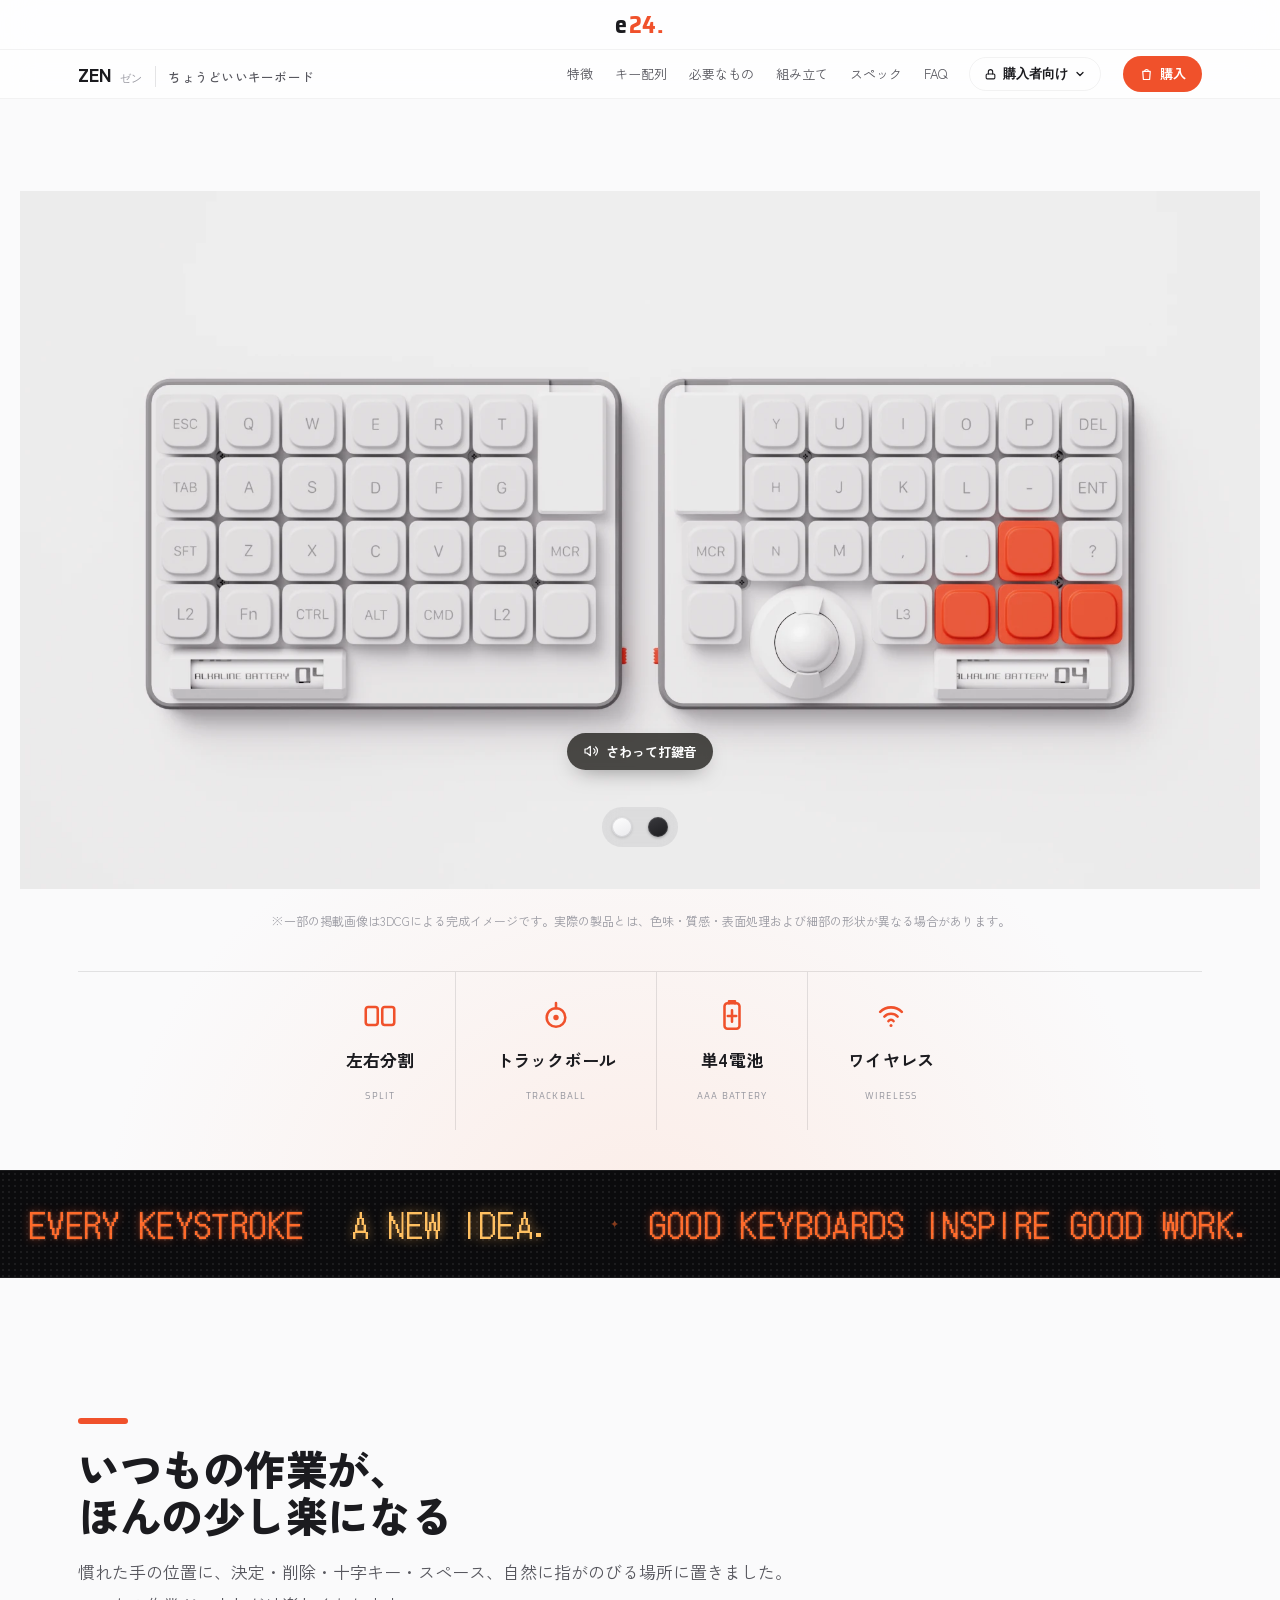
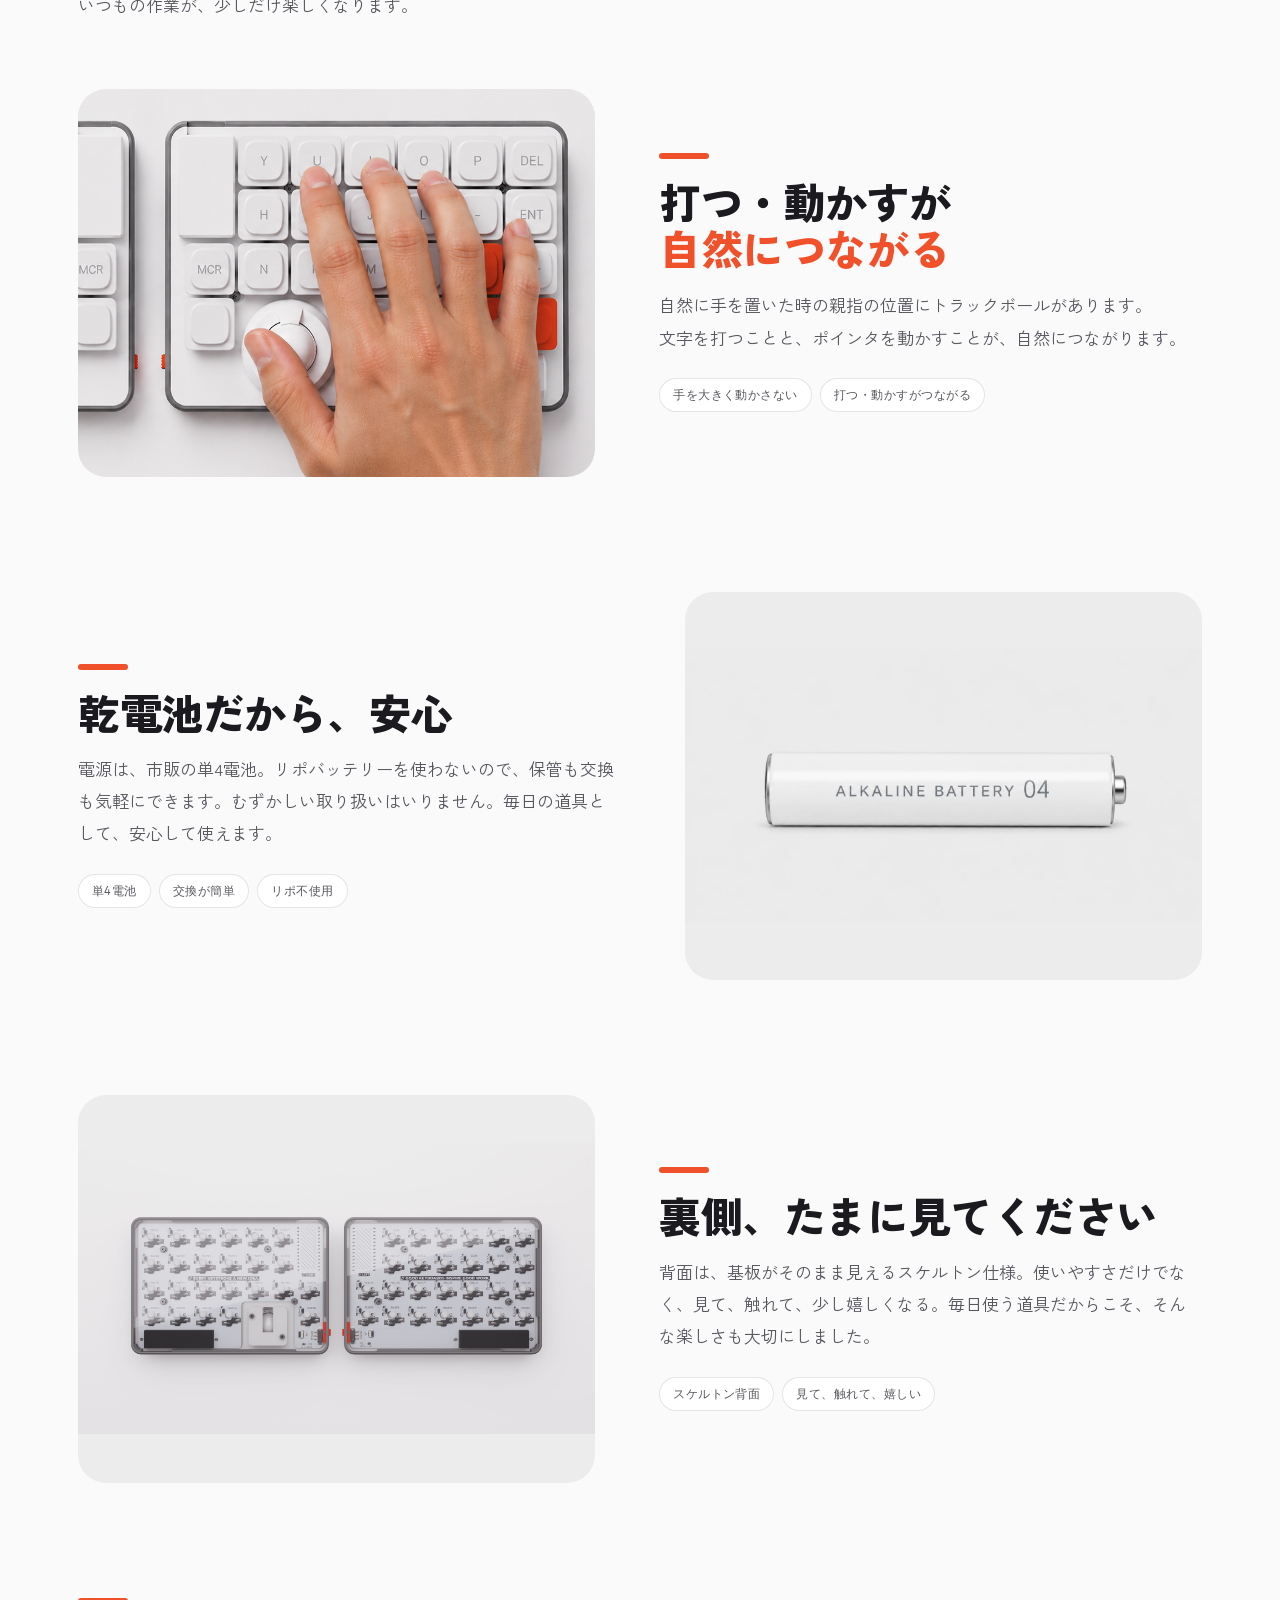
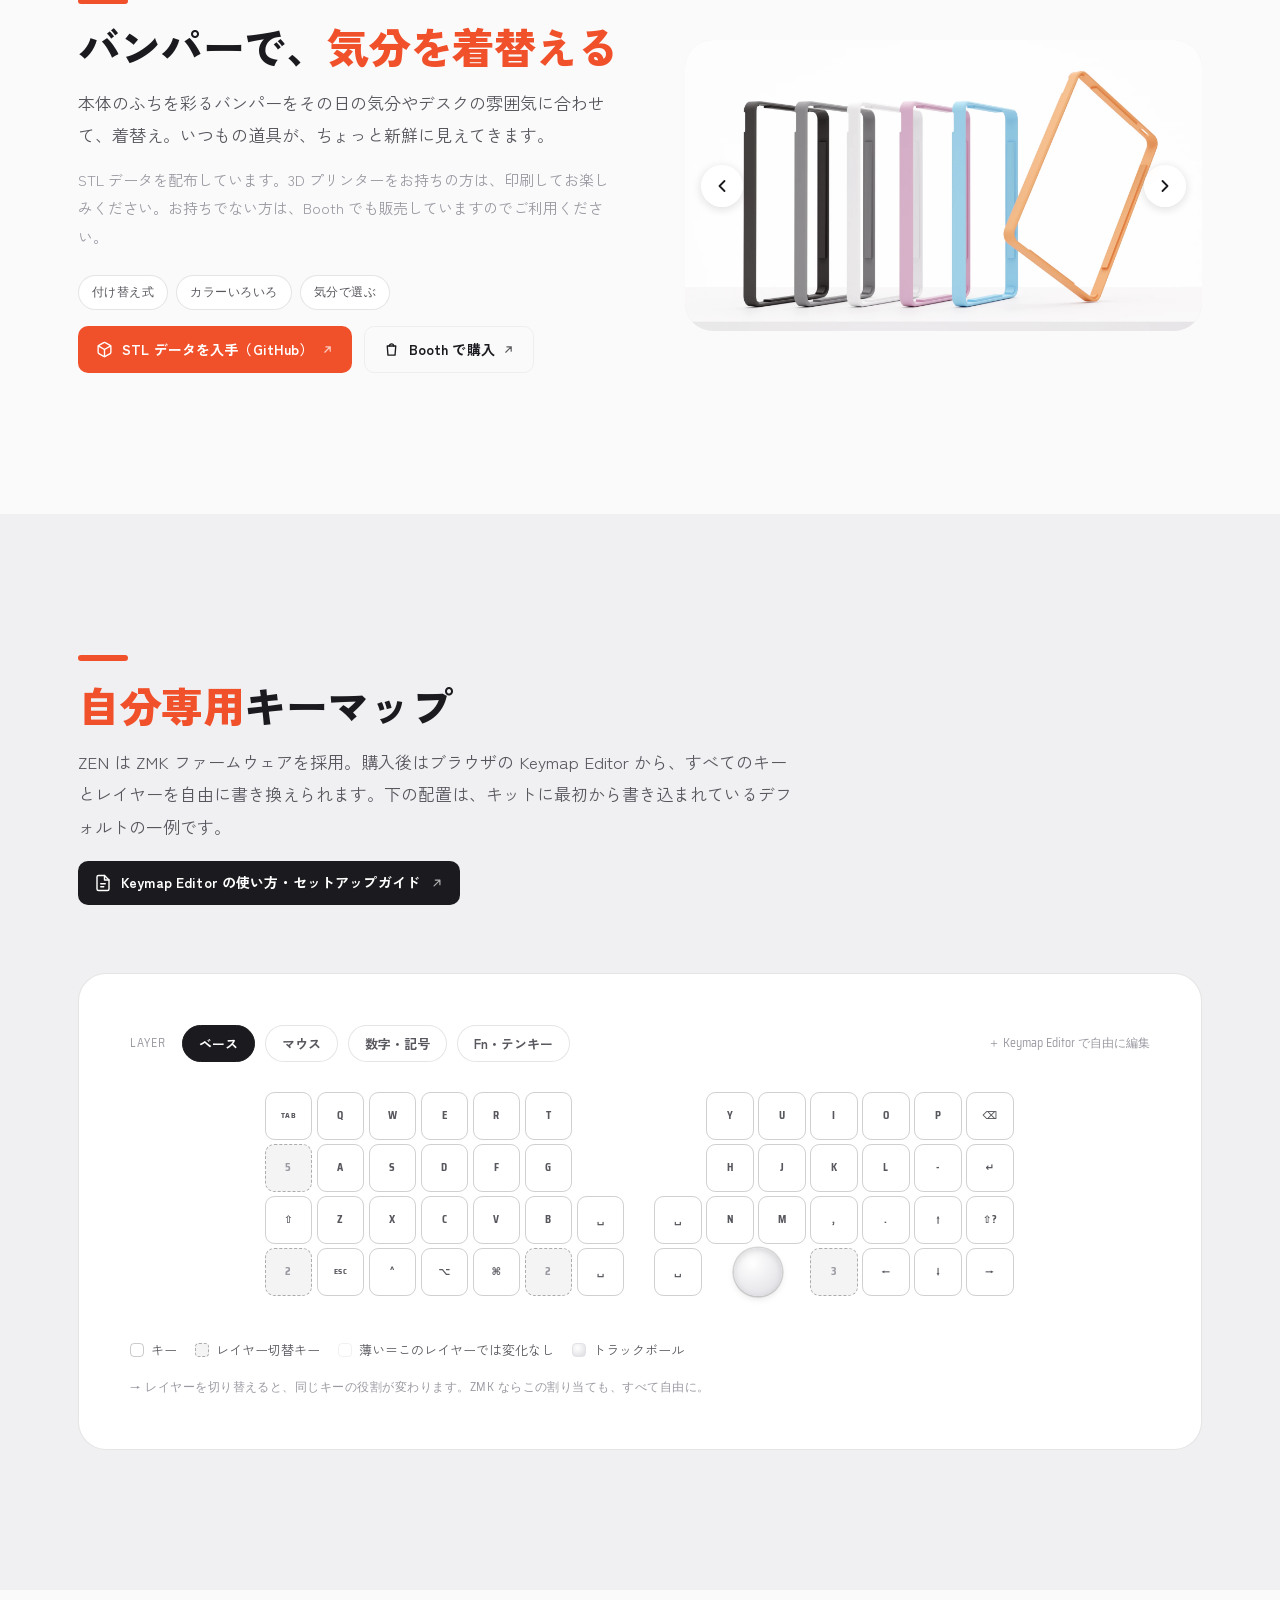
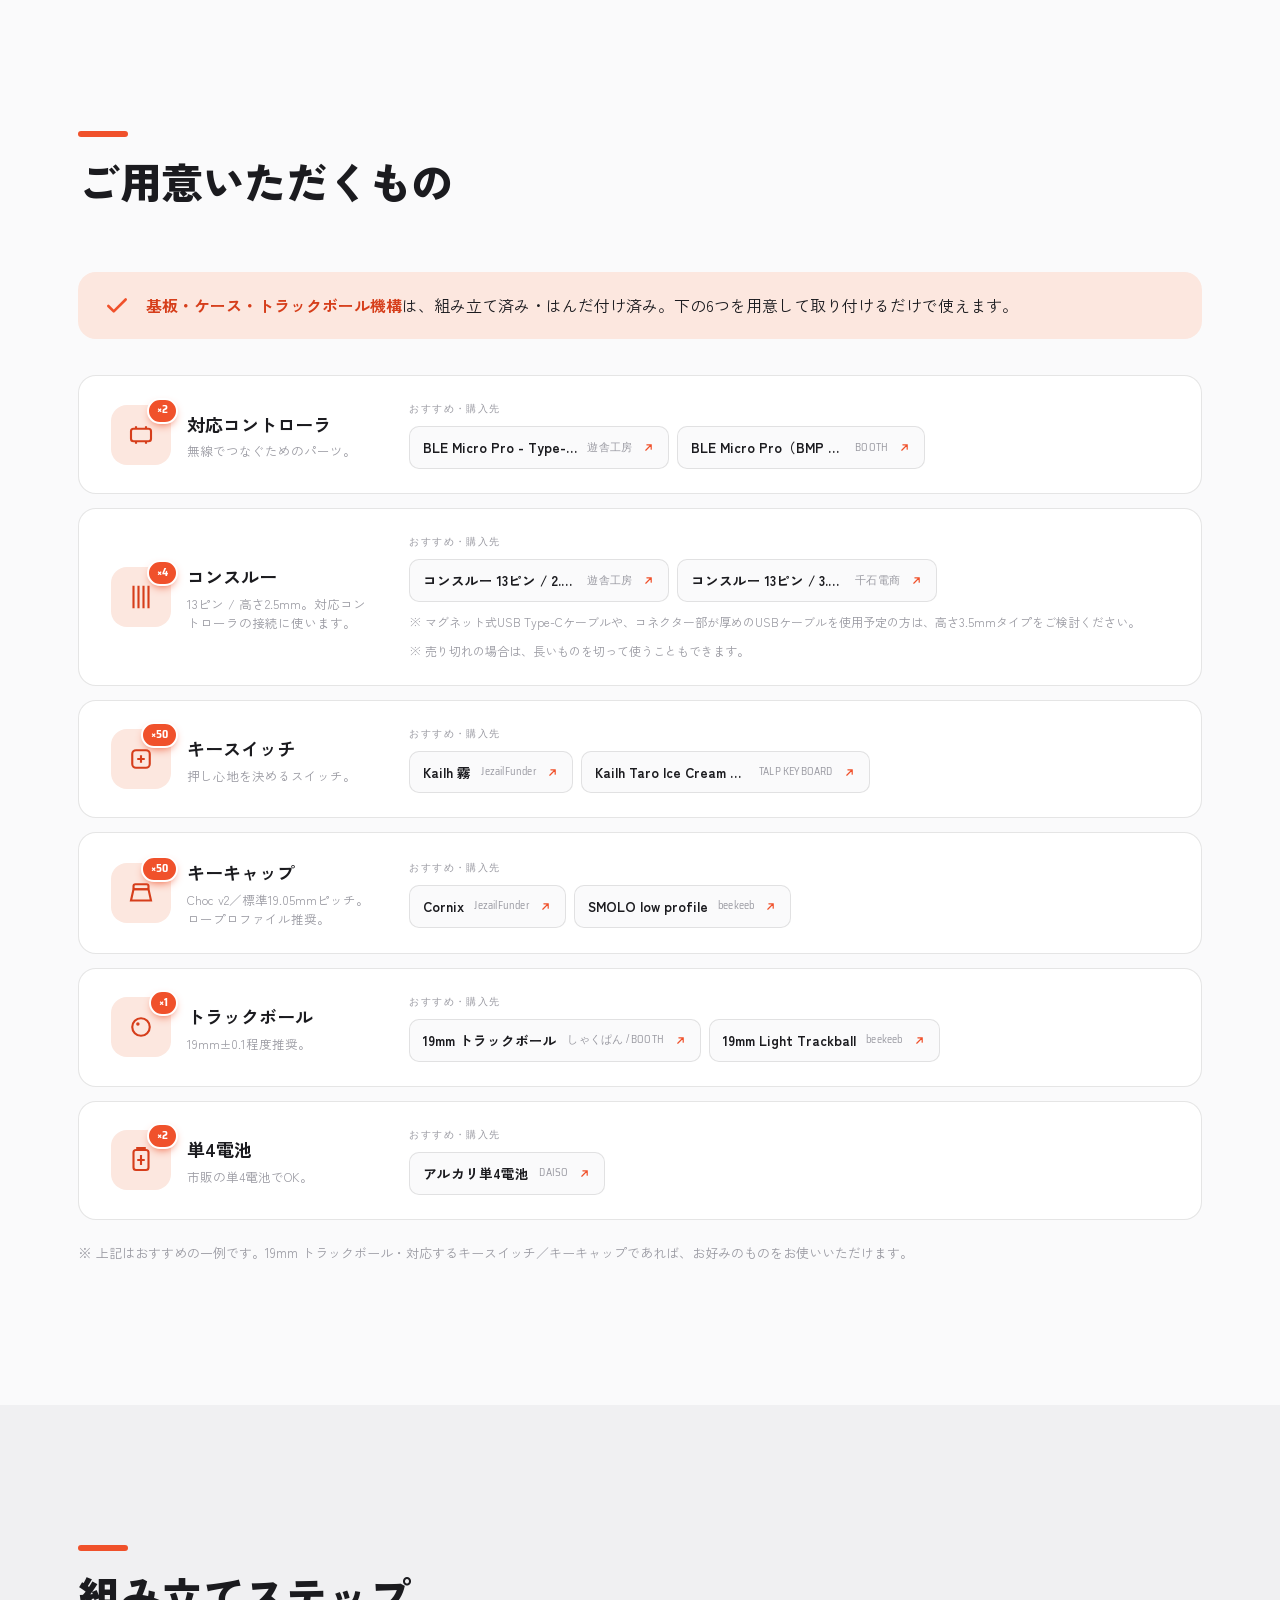
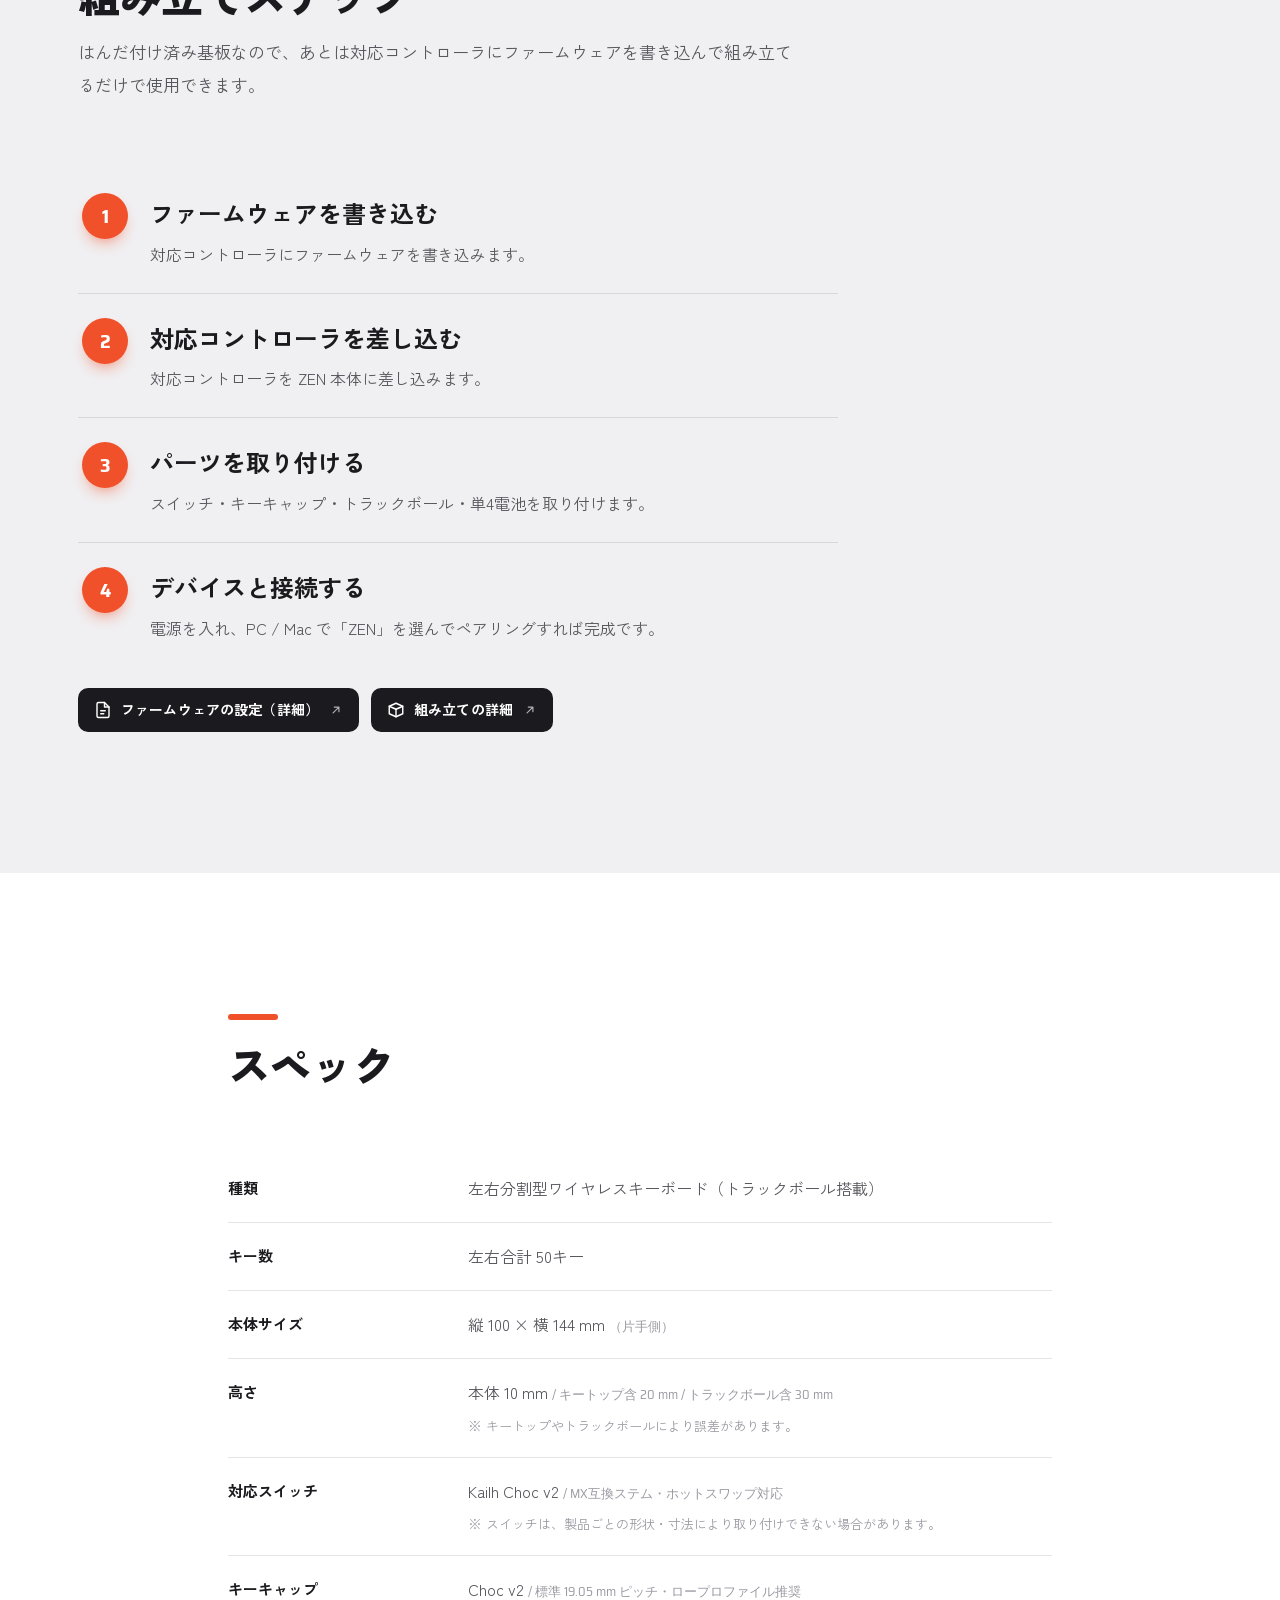
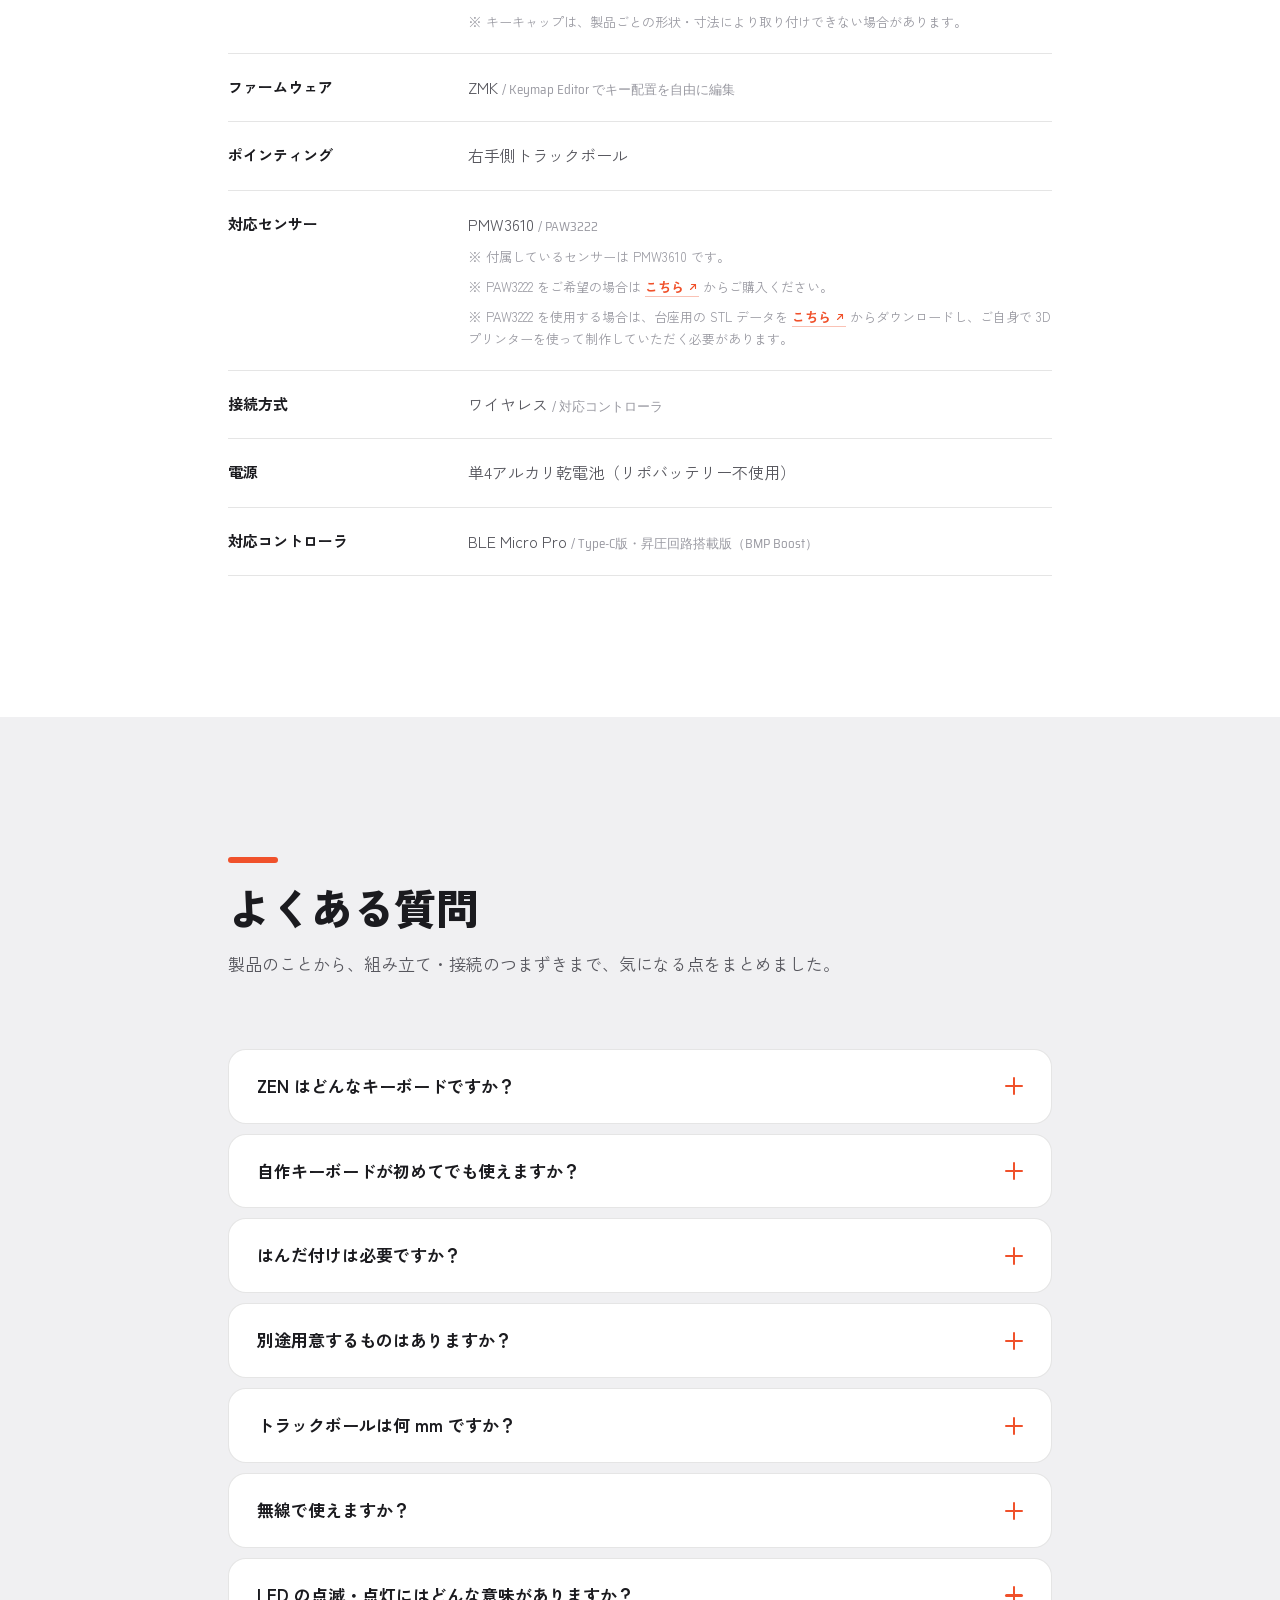
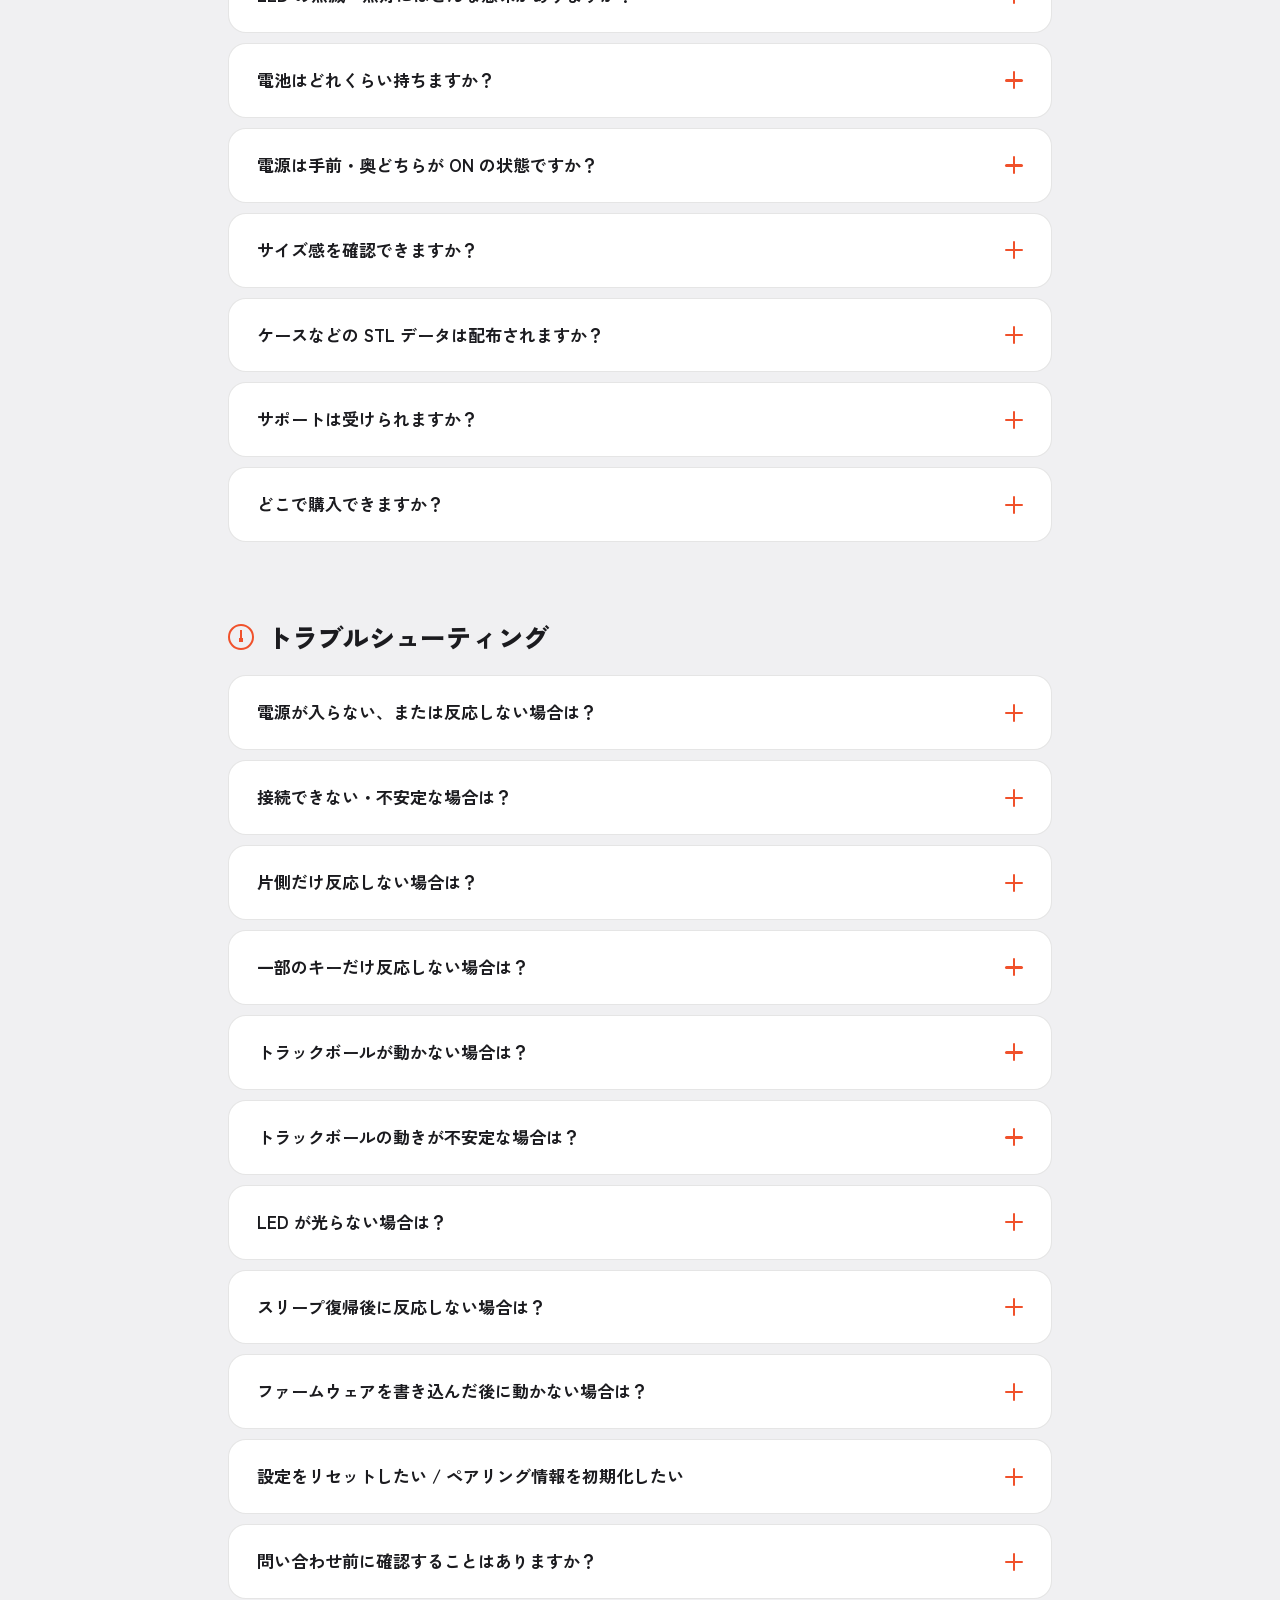
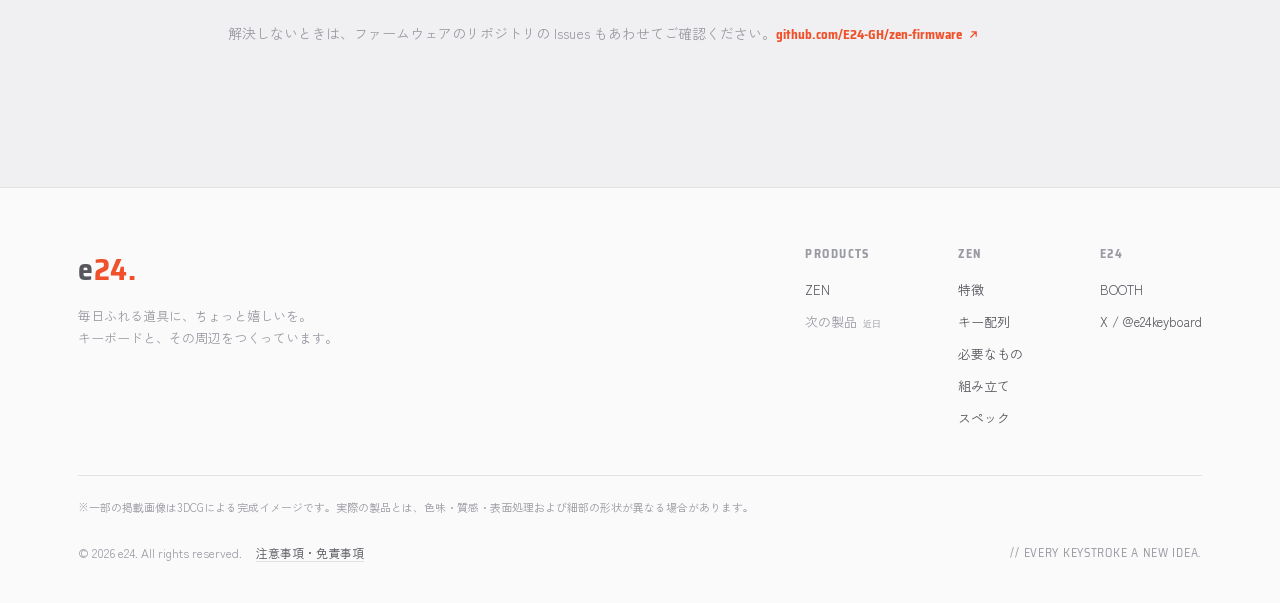
==== zen/index.html @ b65d3de0 "Add taller Consul link" ====
<!DOCTYPE html>
<html lang="ja">
<head>
<meta charset="UTF-8">
<meta name="viewport" content="width=device-width, initial-scale=1.0">
<!-- Google tag (gtag.js) -->
<script async src="https://www.googletagmanager.com/gtag/js?id=G-2649HNYM9E"></script>
<script>
  window.dataLayer = window.dataLayer || [];
  function gtag(){dataLayer.push(arguments);}
  gtag('js', new Date());
  gtag('config', 'G-2649HNYM9E');
</script>
<link rel="icon" type="image/png" sizes="32x32" href="../favicon-32.png">
<link rel="icon" type="image/png" sizes="16x16" href="../favicon-16.png">
<link rel="apple-touch-icon" href="../apple-touch-icon.png">
<meta name="theme-color" content="#F0512B">
<title>ZEN — ちょうどいいキーボード — ワイヤレストラックボール付き分割キーボード</title>
<link rel="preconnect" href="https://fonts.googleapis.com">
<link rel="preconnect" href="https://fonts.gstatic.com" crossorigin>
<link href="https://fonts.googleapis.com/css2?family=Zen+Kaku+Gothic+New:wght@400;500;700;900&family=Space+Mono:wght@400;700&family=Saira+SemiCondensed:wght@500;600;700&family=DotGothic16&display=swap" rel="stylesheet">
<link href="https://fonts.cdnfonts.com/css/d-din" rel="stylesheet">
<link rel="stylesheet" href="../e24.css">
<link rel="stylesheet" href="../zen.css">
</head>
<body>

<!-- GLOBAL NAV -->
<nav class="gnav">
  <div class="gnav-inner solo">
    <span class="brand" aria-label="e24"><span class="e">e</span><span class="num">24</span><span class="dot">.</span></span>
  </div>
</nav>

<!-- PRODUCT SUBNAV -->
<div class="subnav">
  <div class="subnav-inner">
    <div class="name">ZEN<small>ゼン</small><span class="tagline">ちょうどいいキーボード</span></div>
    <div class="subnav-end">
      <nav class="links" id="subnavLinks">
        <a href="#feature">特徴</a>
        <a href="#layout">キー配列</a>
        <a href="#kit">必要なもの</a>
        <a href="#setup">組み立て</a>
        <a href="#spec">スペック</a>
        <a href="#faq">FAQ</a>
        <div class="owner-group">
          <span class="og-label">購入者向け</span>
          <a href="firmware.html">ファームウェア</a>
          <a href="assembly.html">組み立て方</a>
        </div>
      </nav>
      <div class="subnav-owner">
        <button class="subnav-owner-btn" type="button" aria-haspopup="true" aria-expanded="false">
          <svg class="lock" viewBox="0 0 24 24" fill="none" stroke="currentColor" stroke-width="2" stroke-linecap="round" stroke-linejoin="round"><rect x="4" y="11" width="16" height="9" rx="2"/><path d="M8 11V7a4 4 0 0 1 8 0v4"/></svg>
          購入者向け
          <svg class="chev" viewBox="0 0 24 24" fill="none" stroke="currentColor" stroke-width="2.6" stroke-linecap="round" stroke-linejoin="round"><path d="m6 9 6 6 6-6"/></svg>
        </button>
        <div class="subnav-owner-menu">
          <div class="oh">購入者向けメニュー</div>
          <a href="firmware.html"><svg viewBox="0 0 24 24" fill="none" stroke="currentColor" stroke-width="1.8" stroke-linecap="round" stroke-linejoin="round"><rect x="6" y="6" width="12" height="12" rx="2"/><path d="M9 2v2M15 2v2M9 20v2M15 20v2M2 9h2M2 15h2M20 9h2M20 15h2"/></svg>ファームウェア</a>
          <a href="assembly.html"><svg viewBox="0 0 24 24" fill="none" stroke="currentColor" stroke-width="1.8" stroke-linecap="round" stroke-linejoin="round"><path d="M14.7 6.3a4 4 0 0 0-5.4 5.4L3 18v3h3l6.3-6.3a4 4 0 0 0 5.4-5.4l-2.5 2.5-2.5-.7-.7-2.5z"/></svg>組み立て方</a>
        </div>
      </div>
      <a href="https://e24key.booth.pm/items/8457837" target="_blank" rel="noopener" class="buy-btn">
        <svg viewBox="0 0 24 24" fill="none" stroke="currentColor" stroke-width="1.9" stroke-linecap="round" stroke-linejoin="round"><path d="M6 7h12l-1 13H7L6 7z"/><path d="M9 7a3 3 0 0 1 6 0"/></svg>
        購入
      </a>
      <button class="subnav-burger" type="button" aria-label="メニューを開閉" aria-expanded="false" aria-controls="subnavLinks">
        <span class="bz"><i></i><i></i><i></i></span>
      </button>
    </div>
  </div>
</div>

<!-- HERO -->
<header class="hero" data-screen-label="ヒーロー">
  <div class="hero-glow"></div>
  <div class="hero-stage reveal d3">
    <button id="heroSound" class="hero-sound" type="button" aria-label="キーボードをさわって打鍵音を聞く">
      <span class="hero-img-wrap">
        <img class="hero-img is-active" data-variant="white" src="../assets/zen-hero.webp" draggable="false" alt="ZEN — 白いキーキャップと朱色のアクセントキー、右手側にトラックボールを備えた左右分割キーボード">
        <img class="hero-img" data-variant="black" src="../assets/zen-hero-black.webp" draggable="false" alt="ZEN — 黒いキーキャップとピンクのアクセントキー、右手側にトラックボールを備えた左右分割キーボード">
      </span>
      <span class="hero-sound-hint">
        <svg viewBox="0 0 24 24" fill="none" stroke="currentColor" stroke-width="1.8" stroke-linecap="round" stroke-linejoin="round"><path d="M11 5 6 9H3v6h3l5 4V5z"/><path d="M16 8.5a4 4 0 0 1 0 7M19 6a8 8 0 0 1 0 12"/></svg>
        さわって打鍵音
      </span>
    </button>
    <div class="hero-colors" role="group" aria-label="本体カラーを選ぶ">
      <button class="hero-color is-active" type="button" data-variant="white" aria-pressed="true" aria-label="ホワイト">
        <span class="sw sw-white"></span>
      </button>
      <button class="hero-color" type="button" data-variant="black" aria-pressed="false" aria-label="ブラック">
        <span class="sw sw-black"></span>
      </button>
    </div>
  </div>
  <div class="wrap">
    <p class="cg-note reveal">※一部の掲載画像は3DCGによる完成イメージです。実際の製品とは、色味・質感・表面処理および細部の形状が異なる場合があります。</p>
    <div class="hero-spec-row reveal">
      <div class="item">
        <svg class="spec-ico" viewBox="0 0 24 24" fill="none" stroke="currentColor" stroke-width="1.7" stroke-linecap="round" stroke-linejoin="round"><rect x="2.5" y="6" width="8" height="12" rx="1.6"/><rect x="13.5" y="6" width="8" height="12" rx="1.6"/></svg>
        <div class="lab">左右分割</div><div class="sub">SPLIT</div>
      </div>
      <div class="item">
        <svg class="spec-ico" viewBox="0 0 24 24" fill="none" stroke="currentColor" stroke-width="1.7"><circle cx="12" cy="13" r="6.2"/><circle cx="12" cy="13" r="1.8" fill="currentColor" stroke="none"/><path d="M12 6.8V3.4" stroke-linecap="round"/></svg>
        <div class="lab">トラックボール</div><div class="sub">TRACKBALL</div>
      </div>
      <div class="item">
        <svg class="spec-ico" viewBox="0 0 24 24" fill="none" stroke="currentColor" stroke-width="1.7" stroke-linecap="round" stroke-linejoin="round"><rect x="7" y="3.5" width="10" height="17" rx="2"/><path d="M10 3.5V2.2h4v1.3M12 8.2v7.6M9.2 12h5.6"/></svg>
        <div class="lab">単4電池</div><div class="sub">AAA BATTERY</div>
      </div>
      <div class="item">
        <svg class="spec-ico" viewBox="0 0 24 24" fill="none" stroke="currentColor" stroke-width="1.7" stroke-linecap="round" stroke-linejoin="round"><path d="M4.8 9.3a10 10 0 0 1 14.4 0M7.6 12.4a6 6 0 0 1 8.8 0M10.3 15.4a2 2 0 0 1 3.4 0"/><circle cx="12" cy="18.4" r="1" fill="currentColor" stroke="none"/></svg>
        <div class="lab">ワイヤレス</div><div class="sub">WIRELESS</div>
      </div>
    </div>
  </div>
</header>

<!-- STATEMENT -->
<section class="statement">
  <div class="marquee" aria-hidden="true">
    <div class="track">
      <span>EVERY KEYSTROKE <span class="accent">A NEW IDEA.</span></span><span class="sep">✦</span>
      <span>GOOD KEYBOARDS INSPIRE GOOD WORK.</span><span class="sep">✦</span>
      <span>EVERY KEYSTROKE <span class="accent">A NEW IDEA.</span></span><span class="sep">✦</span>
      <span>GOOD KEYBOARDS INSPIRE GOOD WORK.</span><span class="sep">✦</span>
    </div>
  </div>
</section>

<!-- FEATURES -->
<section id="feature" class="pad">
  <div class="wrap">
    <div class="section-head reveal">
      <span class="tdeco"></span>
      <h2 class="h2">いつもの作業が、<br>ほんの少し楽になる</h2>
      <p class="lead">慣れた手の位置に、決定・削除・十字キー・スペース、自然に指がのびる場所に置きました。いつもの作業が、少しだけ楽しくなります。</p>
    </div>

    <!-- 02 trackball -->
    <div class="feat flip reveal">
      <div class="feat-text">
        <span class="tdeco"></span>
        <h3>打つ・動かすが<span class="accent">自然につながる</span></h3>
        <p>自然に手を置いた時の親指の位置にトラックボールがあります。<br>文字を打つことと、ポインタを動かすことが、自然につながります。</p>
        <div class="tags">
          <span class="chip">手を大きく動かさない</span><span class="chip">打つ・動かすがつながる</span>
        </div>
      </div>
      <div class="feat-media">
        <img src="../assets/zen-trackball-hand.png" alt="トラックボールに親指を添え、右手でホームポジションのままカーソルを操作するようす" style="object-fit:cover;object-position:center;">
      </div>
    </div>

    <!-- 03 battery -->
    <div class="feat reveal">
      <div class="feat-text">
        <span class="tdeco"></span>
        <h3>乾電池だから、安心</h3>
        <p>電源は、市販の単4電池。リポバッテリーを使わないので、保管も交換も気軽にできます。むずかしい取り扱いはいりません。毎日の道具として、安心して使えます。</p>
        <div class="tags">
          <span class="chip">単4電池</span><span class="chip">交換が簡単</span><span class="chip">リポ不使用</span>
        </div>
      </div>
      <div class="feat-media">
        <img src="../assets/zen-battery.webp" alt="シルク印刷風に ALKALINE BATTERY 04 と入った、白い単4乾電池" style="object-fit:contain;object-position:center;">
      </div>
    </div>

    <!-- 04 assembled -->
    <div class="feat flip reveal">
      <div class="feat-text">
        <span class="tdeco"></span>
        <h3>裏側、たまに見てください</h3>
        <p>背面は、基板がそのまま見えるスケルトン仕様。使いやすさだけでなく、見て、触れて、少し嬉しくなる。毎日使う道具だからこそ、そんな楽しさも大切にしました。</p>
        <div class="tags">
          <span class="chip">スケルトン背面</span><span class="chip">見て、触れて、嬉しい</span>
        </div>
      </div>
      <div class="feat-media">
        <img src="../assets/zen-pcb.jpg" alt="透明ケース越しに見えるZENの基板" style="object-fit:contain;object-position:center;">
      </div>
    </div>

    <!-- 05 bumper -->
    <div class="feat reveal">
      <div class="feat-text">
        <span class="tdeco"></span>
        <h3>バンパーで、<span class="accent">気分を着替える</span></h3>
        <p>本体のふちを彩るバンパーをその日の気分やデスクの雰囲気に合わせて、着替え。いつもの道具が、ちょっと新鮮に見えてきます。</p>
        <p class="feat-note">STL データを配布しています。3D プリンターをお持ちの方は、印刷してお楽しみください。お持ちでない方は、Booth でも販売していますのでご利用ください。</p>
        <div class="tags">
          <span class="chip">付け替え式</span><span class="chip">カラーいろいろ</span><span class="chip">気分で選ぶ</span>
        </div>
        <div class="dl-row">
          <a class="dl-link" href="https://github.com/E24-GH/zen-firmware/tree/main/3d-models" target="_blank" rel="noopener">
            <svg viewBox="0 0 24 24" fill="none" stroke="currentColor" stroke-width="1.9" stroke-linecap="round" stroke-linejoin="round"><path d="M21 16V8a2 2 0 0 0-1-1.73l-7-4a2 2 0 0 0-2 0l-7 4A2 2 0 0 0 3 8v8a2 2 0 0 0 1 1.73l7 4a2 2 0 0 0 2 0l7-4A2 2 0 0 0 21 16z"/><path d="m3.3 7 8.7 5 8.7-5"/><path d="M12 22V12"/></svg>
            STL データを入手（GitHub）
            <svg class="ext" viewBox="0 0 24 24" fill="none" stroke="currentColor" stroke-width="2.2" stroke-linecap="round" stroke-linejoin="round"><path d="M7 17 17 7M9 7h8v8"/></svg>
          </a>
          <a class="dl-link ghost" href="https://e24key.booth.pm/" target="_blank" rel="noopener">
            <svg viewBox="0 0 24 24" fill="none" stroke="currentColor" stroke-width="1.9" stroke-linecap="round" stroke-linejoin="round"><path d="M6 7h12l-1 13H7L6 7z"/><path d="M9 7a3 3 0 0 1 6 0"/></svg>
            Booth で購入
            <svg class="ext" viewBox="0 0 24 24" fill="none" stroke="currentColor" stroke-width="2.2" stroke-linecap="round" stroke-linejoin="round"><path d="M7 17 17 7M9 7h8v8"/></svg>
          </a>
        </div>
      </div>
      <div class="feat-media bumper-carousel" style="background:#ECECEC;" data-carousel>
        <div class="carousel-track">
          <img class="carousel-slide is-active" src="../assets/zen-bumpers-1.webp" alt="黒・グレー・白・ピンク・水色・オレンジと並んだ、付け替え式のカラフルなZENのバンパー" style="object-fit:contain;object-position:center;">
          <img class="carousel-slide" src="../assets/zen-bumpers-2.webp" alt="6色のバンパーパーツを正面から並べたようす" style="object-fit:contain;object-position:center;">
        </div>
        <button class="carousel-arrow prev" type="button" aria-label="前の画像">
          <svg viewBox="0 0 24 24" fill="none" stroke="currentColor" stroke-width="2.2" stroke-linecap="round" stroke-linejoin="round"><path d="m15 18-6-6 6-6"/></svg>
        </button>
        <button class="carousel-arrow next" type="button" aria-label="次の画像">
          <svg viewBox="0 0 24 24" fill="none" stroke="currentColor" stroke-width="2.2" stroke-linecap="round" stroke-linejoin="round"><path d="m9 6 6 6-6 6"/></svg>
        </button>
      </div>
    </div>
  </div>
</section>

<!-- KEYMAP -->
<section id="layout" class="pad" style="background:var(--paper-3);">
  <div class="wrap">
    <div class="section-head reveal">
      <span class="tdeco"></span>
      <h2 class="h2"><span class="accent">自分専用</span>キーマップ</h2>
      <p class="lead">ZEN は ZMK ファームウェアを採用。購入後はブラウザの Keymap Editor から、すべてのキーとレイヤーを自由に書き換えられます。下の配置は、キットに最初から書き込まれているデフォルトの一例です。</p>
      <a class="fw-link" href="firmware.html" target="_blank" rel="noopener" style="margin-top:18px;"><svg viewBox="0 0 24 24" width="18" height="18" fill="none" stroke="currentColor" stroke-width="1.9" stroke-linecap="round" stroke-linejoin="round" aria-hidden="true"><path d="M14 2H6a2 2 0 0 0-2 2v16a2 2 0 0 0 2 2h12a2 2 0 0 0 2-2V8z"/><path d="M14 2v6h6M9 13h6M9 17h4"/></svg><span>Keymap Editor の使い方・セットアップガイド</span><svg class="ext" viewBox="0 0 24 24" width="14" height="14" fill="none" stroke="currentColor" stroke-width="2" stroke-linecap="round" stroke-linejoin="round" aria-hidden="true"><path d="M7 17 17 7M9 7h8v8"/></svg></a>
    </div>

    <div class="keymap-wrap reveal d1">
      <div class="keymap-controls">
        <span class="label">LAYER</span>
        <button class="cat-btn active" data-layer="0">ベース</button>
        <button class="cat-btn" data-layer="1">マウス</button>
        <button class="cat-btn" data-layer="2">数字・記号</button>
        <button class="cat-btn" data-layer="3">Fn・テンキー</button>
        <span class="km-editor-note">＋ Keymap Editor で自由に編集</span>
      </div>

      <div class="board">
        <div class="half" id="half-left"></div>
        <div class="half" id="half-right"></div>
      </div>

      <div class="keymap-legend">
        <div class="it"><span class="sw" style="background:transparent;border-color:rgba(20,20,25,.22);"></span>キー</div>
        <div class="it"><span class="sw" style="background:rgba(20,20,25,.045);border-style:dashed;border-color:rgba(20,20,25,.32);"></span>レイヤー切替キー</div>
        <div class="it"><span class="sw" style="background:transparent;border-color:rgba(20,20,25,.22);opacity:.26;"></span>薄い＝このレイヤーでは変化なし</div>
        <div class="it"><span class="sw" style="background:radial-gradient(circle at 38% 32%,#fff,#DCDCE1);border-color:var(--key-sh);"></span>トラックボール</div>
      </div>
      <p class="keymap-hint" id="km-info">→ レイヤーを切り替えると、同じキーの役割が変わります。ZMK ならこの割り当ても、すべて自由に。</p>
    </div>
  </div>
</section>

<!-- KIT / 必要なもの -->
<section id="kit" class="pad">
  <div class="wrap">
    <div class="section-head reveal">
      <span class="tdeco"></span>
      <h2 class="h2">ご用意いただくもの</h2>
    </div>

    <div class="included-banner reveal">
      <svg class="tick" viewBox="0 0 24 24" fill="none" stroke="currentColor" stroke-width="2.4" stroke-linecap="round" stroke-linejoin="round"><path d="M20 6 9 17l-5-5"/></svg>
      <div><b>基板・ケース・トラックボール機構</b>は、組み立て済み・はんだ付け済み。下の6つを用意して取り付けるだけで使えます。</div>
    </div>

    <div class="kit-list reveal d1">

      <div class="kit-row">
        <div class="kit-id">
          <div class="kit-ibox"><svg class="kit-icon" viewBox="0 0 24 24" fill="none" stroke="currentColor" stroke-width="1.7"><rect x="4" y="7" width="16" height="10" rx="2"/><path d="M8 7V5m8 2V5M8 17v2m8-2v2"/></svg><span class="kit-qty">×2</span></div>
          <div><div class="t">対応コントローラ</div><div class="d">無線でつなぐためのパーツ。</div></div>
        </div>
        <div class="kit-recs">
          <div class="rlabel">おすすめ・購入先</div>
          <div class="rrow">
            <a class="rec" href="https://shop.yushakobo.jp/products/10737" target="_blank" rel="noopener"><span class="rec-name">BLE Micro Pro - Type-C版 - 昇圧回路搭載版（BMP Boost）</span><span class="rec-shop">遊舎工房</span><svg class="ext" viewBox="0 0 24 24" fill="none" stroke="currentColor" stroke-width="2.2" stroke-linecap="round" stroke-linejoin="round"><path d="M7 17 17 7M9 7h8v8"/></svg></a>
            <a class="rec" href="https://booth.pm/ja/items/1177319" target="_blank" rel="noopener"><span class="rec-name">BLE Micro Pro（BMP Boost）</span><span class="rec-shop">BOOTH</span><svg class="ext" viewBox="0 0 24 24" fill="none" stroke="currentColor" stroke-width="2.2" stroke-linecap="round" stroke-linejoin="round"><path d="M7 17 17 7M9 7h8v8"/></svg></a>
          </div>
        </div>
      </div>

      <div class="kit-row">
        <div class="kit-id">
          <div class="kit-ibox"><svg class="kit-icon" viewBox="0 0 24 24" fill="none" stroke="currentColor" stroke-width="1.7"><path d="M6 3v18M10 3v18M14 3v18M18 3v18"/></svg><span class="kit-qty">×4</span></div>
          <div><div class="t">コンスルー</div><div class="d">13ピン / 高さ2.5mm。対応コントローラの接続に使います。</div></div>
        </div>
        <div class="kit-recs">
          <div class="rlabel">おすすめ・購入先</div>
          <div class="rrow">
            <a class="rec" href="https://shop.yushakobo.jp/products/31?variant=37665714438305" target="_blank" rel="noopener"><span class="rec-name">コンスルー 13ピン / 2.5mm</span><span class="rec-shop">遊舎工房</span><svg class="ext" viewBox="0 0 24 24" fill="none" stroke="currentColor" stroke-width="2.2" stroke-linecap="round" stroke-linejoin="round"><path d="M7 17 17 7M9 7h8v8"/></svg></a>
            <a class="rec" href="https://www.sengoku.co.jp/mod/sgk_cart/detail.php?code=EEHD-6TUF" target="_blank" rel="noopener"><span class="rec-name">コンスルー 13ピン / 3.5mm</span><span class="rec-shop">千石電商</span><svg class="ext" viewBox="0 0 24 24" fill="none" stroke="currentColor" stroke-width="2.2" stroke-linecap="round" stroke-linejoin="round"><path d="M7 17 17 7M9 7h8v8"/></svg></a>
          </div>
          <p class="rec-note">※ マグネット式USB Type-Cケーブルや、コネクター部が厚めのUSBケーブルを使用予定の方は、高さ3.5mmタイプをご検討ください。</p>
          <p class="rec-note">※ 売り切れの場合は、長いものを切って使うこともできます。</p>
        </div>
      </div>

      <div class="kit-row">
        <div class="kit-id">
          <div class="kit-ibox"><svg class="kit-icon" viewBox="0 0 24 24" fill="none" stroke="currentColor" stroke-width="1.7"><rect x="5" y="5" width="14" height="14" rx="3"/><path d="M12 9v6M9 12h6"/></svg><span class="kit-qty">×50</span></div>
          <div><div class="t">キースイッチ</div><div class="d">押し心地を決めるスイッチ。</div></div>
        </div>
        <div class="kit-recs">
          <div class="rlabel">おすすめ・購入先</div>
          <div class="rrow">
            <a class="rec" href="https://jezailfunder.jp/products/mist-switch" target="_blank" rel="noopener"><span class="rec-name">Kailh 霧</span><span class="rec-shop">JezailFunder</span><svg class="ext" viewBox="0 0 24 24" fill="none" stroke="currentColor" stroke-width="2.2" stroke-linecap="round" stroke-linejoin="round"><path d="M7 17 17 7M9 7h8v8"/></svg></a>
            <a class="rec" href="https://shop.talpkeyboard.com/products/kailh-taro-ice-cream-mini-37gf-5" target="_blank" rel="noopener"><span class="rec-name">Kailh Taro Ice Cream Mini</span><span class="rec-shop">TALP KEYBOARD</span><svg class="ext" viewBox="0 0 24 24" fill="none" stroke="currentColor" stroke-width="2.2" stroke-linecap="round" stroke-linejoin="round"><path d="M7 17 17 7M9 7h8v8"/></svg></a>
          </div>
        </div>
      </div>

      <div class="kit-row">
        <div class="kit-id">
          <div class="kit-ibox"><svg class="kit-icon" viewBox="0 0 24 24" fill="none" stroke="currentColor" stroke-width="1.7"><path d="M6 9 4 18h16l-2-9z"/><rect x="6" y="5" width="12" height="4" rx="1.5"/></svg><span class="kit-qty">×50</span></div>
          <div><div class="t">キーキャップ</div><div class="d">Choc v2／標準19.05mmピッチ。ロープロファイル推奨。</div></div>
        </div>
        <div class="kit-recs">
          <div class="rlabel">おすすめ・購入先</div>
          <div class="rrow">
            <a class="rec" href="https://jezailfunder.jp/products/cornix-keycapset" target="_blank" rel="noopener"><span class="rec-name">Cornix</span><span class="rec-shop">JezailFunder</span><svg class="ext" viewBox="0 0 24 24" fill="none" stroke="currentColor" stroke-width="2.2" stroke-linecap="round" stroke-linejoin="round"><path d="M7 17 17 7M9 7h8v8"/></svg></a>
            <a class="rec" href="https://shop.beekeeb.com/products/smolo-low-profile-keycap" target="_blank" rel="noopener"><span class="rec-name">SMOLO low profile</span><span class="rec-shop">beekeeb</span><svg class="ext" viewBox="0 0 24 24" fill="none" stroke="currentColor" stroke-width="2.2" stroke-linecap="round" stroke-linejoin="round"><path d="M7 17 17 7M9 7h8v8"/></svg></a>
          </div>
        </div>
      </div>

      <div class="kit-row">
        <div class="kit-id">
          <div class="kit-ibox"><svg class="kit-icon" viewBox="0 0 24 24" fill="none" stroke="currentColor" stroke-width="1.7"><circle cx="12" cy="12" r="7"/><circle cx="9.5" cy="9.5" r="1.4" fill="currentColor" stroke="none"/></svg><span class="kit-qty">×1</span></div>
          <div><div class="t">トラックボール</div><div class="d">19mm±0.1程度推奨。</div></div>
        </div>
        <div class="kit-recs">
          <div class="rlabel">おすすめ・購入先</div>
          <div class="rrow">
            <a class="rec" href="https://shakupan.booth.pm/items/7667439" target="_blank" rel="noopener"><span class="rec-name">19mm トラックボール</span><span class="rec-shop">しゃくぱん / BOOTH</span><svg class="ext" viewBox="0 0 24 24" fill="none" stroke="currentColor" stroke-width="2.2" stroke-linecap="round" stroke-linejoin="round"><path d="M7 17 17 7M9 7h8v8"/></svg></a>
            <a class="rec" href="https://shop.beekeeb.com/products/19mm-trackball" target="_blank" rel="noopener"><span class="rec-name">19mm Light Trackball</span><span class="rec-shop">beekeeb</span><svg class="ext" viewBox="0 0 24 24" fill="none" stroke="currentColor" stroke-width="2.2" stroke-linecap="round" stroke-linejoin="round"><path d="M7 17 17 7M9 7h8v8"/></svg></a>
          </div>
        </div>
      </div>

      <div class="kit-row">
        <div class="kit-id">
          <div class="kit-ibox"><svg class="kit-icon" viewBox="0 0 24 24" fill="none" stroke="currentColor" stroke-width="1.7"><rect x="6" y="4" width="12" height="16" rx="2"/><path d="M9 4V2.5h6V4M12 8v8M9 12h6"/></svg><span class="kit-qty">×2</span></div>
          <div><div class="t">単4電池</div><div class="d">市販の単4電池でOK。</div></div>
        </div>
        <div class="kit-recs">
          <div class="rlabel">おすすめ・購入先</div>
          <div class="rrow">
            <a class="rec" href="https://jp.daisonet.com/products/4550480511610" target="_blank" rel="noopener"><span class="rec-name">アルカリ単4電池</span><span class="rec-shop">DAISO</span><svg class="ext" viewBox="0 0 24 24" fill="none" stroke="currentColor" stroke-width="2.2" stroke-linecap="round" stroke-linejoin="round"><path d="M7 17 17 7M9 7h8v8"/></svg></a>
          </div>
        </div>
      </div>

    </div>

    <p class="kit-foot reveal d2">※ 上記はおすすめの一例です。19mm トラックボール・対応するキースイッチ／キーキャップであれば、お好みのものをお使いいただけます。</p>
  </div>
</section>

<!-- SETUP / 組み立て方 -->
<section id="setup" class="pad" style="background:var(--paper-3);" data-screen-label="組み立て方">
  <div class="wrap">
    <div class="section-head reveal">
      <span class="tdeco"></span>
      <h2 class="h2">組み立てステップ</h2>
      <p class="lead">はんだ付け済み基板なので、あとは対応コントローラにファームウェアを書き込んで組み立てるだけで使用できます。</p>
    </div>
    <ol class="steps reveal d1">
      <li class="step"><div class="step-n">1</div><div class="step-body"><h4>ファームウェアを書き込む</h4><p>対応コントローラにファームウェアを書き込みます。</p></div></li>
      <li class="step"><div class="step-n">2</div><div class="step-body"><h4>対応コントローラを差し込む</h4><p>対応コントローラを ZEN 本体に差し込みます。</p></div></li>
      <li class="step"><div class="step-n">3</div><div class="step-body"><h4>パーツを取り付ける</h4><p>スイッチ・キーキャップ・トラックボール・単4電池を取り付けます。</p></div></li>
      <li class="step"><div class="step-n">4</div><div class="step-body"><h4>デバイスと接続する</h4><p>電源を入れ、PC / Mac で「ZEN」を選んでペアリングすれば完成です。</p></div></li>
    </ol>
    <div class="setup-links reveal d2">
      <a class="fw-link" href="firmware.html" target="_blank" rel="noopener"><svg viewBox="0 0 24 24" width="18" height="18" fill="none" stroke="currentColor" stroke-width="1.9" stroke-linecap="round" stroke-linejoin="round" aria-hidden="true"><path d="M14 2H6a2 2 0 0 0-2 2v16a2 2 0 0 0 2 2h12a2 2 0 0 0 2-2V8z"/><path d="M14 2v6h6M9 13h6M9 17h4"/></svg><span>ファームウェアの設定（詳細）</span><svg class="ext" viewBox="0 0 24 24" width="14" height="14" fill="none" stroke="currentColor" stroke-width="2" stroke-linecap="round" stroke-linejoin="round" aria-hidden="true"><path d="M7 17 17 7M9 7h8v8"/></svg></a>
      <a class="fw-link" href="assembly.html" target="_blank" rel="noopener"><svg viewBox="0 0 24 24" width="18" height="18" fill="none" stroke="currentColor" stroke-width="1.9" stroke-linecap="round" stroke-linejoin="round" aria-hidden="true"><path d="M3 7l9-4 9 4-9 4-9-4z"/><path d="M3 7v10l9 4 9-4V7"/><path d="M12 11v10"/></svg><span>組み立ての詳細</span><svg class="ext" viewBox="0 0 24 24" width="14" height="14" fill="none" stroke="currentColor" stroke-width="2" stroke-linecap="round" stroke-linejoin="round" aria-hidden="true"><path d="M7 17 17 7M9 7h8v8"/></svg></a>
    </div>
  </div>
</section>

<!-- SPEC -->
<section id="spec" class="pad" style="background:var(--paper-2);">
  <div class="wrap" style="max-width:880px;">
    <div class="section-head reveal">
      <span class="tdeco"></span>
      <h2 class="h2">スペック</h2>
    </div>
    <div class="reveal d1">
      <table class="spec">
        <tr><th>種類</th><td>左右分割型ワイヤレスキーボード（トラックボール搭載）</td></tr>
        <tr><th>キー数</th><td>左右合計 50キー</td></tr>
        <tr><th>本体サイズ</th><td>縦 100 × 横 144 mm <span class="mono">（片手側）</span></td></tr>
        <tr><th>高さ</th><td>本体 10 mm <span class="mono">/ キートップ含 20 mm / トラックボール含 30 mm</span>
          <span class="spec-note">※ キートップやトラックボールにより誤差があります。</span>
        </td></tr>
        <tr><th>対応スイッチ</th><td>Kailh Choc v2 <span class="mono">/ MX互換ステム・ホットスワップ対応</span>
          <span class="spec-note">※ スイッチは、製品ごとの形状・寸法により取り付けできない場合があります。</span>
        </td></tr>
        <tr><th>キーキャップ</th><td>Choc v2 <span class="mono">/ 標準 19.05 mm ピッチ・ロープロファイル推奨</span>
          <span class="spec-note">※ キーキャップは、製品ごとの形状・寸法により取り付けできない場合があります。</span>
        </td></tr>
        <tr><th>ファームウェア</th><td>ZMK <span class="mono">/ Keymap Editor でキー配置を自由に編集</span></td></tr>
        <tr><th>ポインティング</th><td>右手側トラックボール</td></tr>
        <tr><th>対応センサー</th><td>PMW3610 <span class="mono">/ PAW3222</span>
          <span class="spec-note">※ 付属しているセンサーは PMW3610 です。</span>
          <span class="spec-note">※ PAW3222 をご希望の場合は <a href="https://booth.pm/ja/items/6520217" target="_blank" rel="noopener">こちら<svg class="ext" viewBox="0 0 24 24" fill="none" stroke="currentColor" stroke-width="2.2" stroke-linecap="round" stroke-linejoin="round"><path d="M7 17 17 7M9 7h8v8"/></svg></a> からご購入ください。</span>
          <span class="spec-note">※ PAW3222 を使用する場合は、台座用の STL データを <a href="https://github.com/E24-GH/zen-firmware/tree/main/3d-models" target="_blank" rel="noopener">こちら<svg class="ext" viewBox="0 0 24 24" fill="none" stroke="currentColor" stroke-width="2.2" stroke-linecap="round" stroke-linejoin="round"><path d="M7 17 17 7M9 7h8v8"/></svg></a> からダウンロードし、ご自身で 3D プリンターを使って制作していただく必要があります。</span>
        </td></tr>
        <tr><th>接続方式</th><td>ワイヤレス <span class="mono">/ 対応コントローラ</span></td></tr>
        <tr><th>電源</th><td>単4アルカリ乾電池（リポバッテリー不使用）</td></tr>
        <tr><th>対応コントローラ</th><td>BLE Micro Pro <span class="mono">/ Type-C版・昇圧回路搭載版（BMP Boost）</span></td></tr>
      </table>
    </div>
  </div>
</section>

<!-- FAQ -->
<section id="faq" class="pad" style="background:var(--paper-3);">
  <div class="wrap" style="max-width:880px;">
    <div class="section-head reveal">
      <span class="tdeco"></span>
      <h2 class="h2">よくある質問</h2>
      <p class="lead">製品のことから、組み立て・接続のつまずきまで、気になる点をまとめました。</p>
    </div>

    <div class="faq-list reveal d1">

      <details class="faq-item">
        <summary>ZEN はどんなキーボードですか？<span class="faq-mark"></span></summary>
        <div class="faq-body"><p>普段使いに近いキー配置とトラックボール位置を活かし、無理なく使い始められることを目指した分割キーボードです。文字入力とポインタ操作を、手を大きく動かさず自然につなげられるように設計しています。</p></div>
      </details>

      <details class="faq-item">
        <summary>自作キーボードが初めてでも使えますか？<span class="faq-mark"></span></summary>
        <div class="faq-body"><p>基本的な組み立てと設定が必要です。頒布予定キットでは、はんだ作業は済ませた状態ですので、対応コントローラ・キースイッチ・キーキャップ・トラックボール・電池の取り付けのみを行っていただきます。</p></div>
      </details>

      <details class="faq-item">
        <summary>はんだ付けは必要ですか？<span class="faq-mark"></span></summary>
        <div class="faq-body"><p>頒布予定キットでは、購入者さまによるはんだ付けは不要です。</p></div>
      </details>

      <details class="faq-item">
        <summary>別途用意するものはありますか？<span class="faq-mark"></span></summary>
        <div class="faq-body"><p>詳しくは<a href="#kit">ご用意いただくもの</a>をご覧ください。</p></div>
      </details>

      <details class="faq-item">
        <summary>トラックボールは何 mm ですか？<span class="faq-mark"></span></summary>
        <div class="faq-body"><p>19mm ボールを想定しています。色や素材によってセンサーの反応が変わる場合があるため、動作確認済みのものを推奨します。</p><p class="faq-caution">※ ボールによって大きさがほんの少し異なることがあり、稀に反応しない、または反応しづらいボールがあります。あらかじめご了承ください。</p></div>
      </details>

      <details class="faq-item">
        <summary>無線で使えますか？<span class="faq-mark"></span></summary>
        <div class="faq-body"><p>対応コントローラを使用することで、デバイスとの接続で利用する想定です。USB 接続での確認や設定も行えます。現在ご用意しているファームウェアでは、最大4台の機器を登録し、キー操作でワンタッチで切り替えられます。</p></div>
      </details>

      <details class="faq-item">
        <summary>LED の点滅・点灯にはどんな意味がありますか？<span class="faq-mark"></span></summary>
        <div class="faq-body"><p>ステータス LED は、主に PC / Mac との接続状態の目安を表示します。接続待機中は一定間隔で点滅し、接続が確立したタイミングで短時間点灯します。</p><p class="faq-caution">※ 左右間の接続状態や、現在の接続チャンネル番号を直接表示するものではありません。</p><p class="faq-caution">※ 上記は、こちらで用意しているデフォルトのファームウェアを使用した場合の挙動です。ファームウェアを書き換えたり設定を変更した場合は、LED の点灯・点滅や接続時の挙動が異なる場合があります。</p></div>
      </details>

      <details class="faq-item">
        <summary>電池はどれくらい持ちますか？<span class="faq-mark"></span></summary>
        <div class="faq-body"><p>接続している端末や使用状況によって大きく異なりますが、単4電池で数カ月は使い続けられるよう設計しています。なお、右手の central 側の方が電力消費が多いため、先に使用できなくなります。</p></div>
      </details>

      <details class="faq-item">
        <summary>電源は手前・奥どちらが ON の状態ですか？<span class="faq-mark"></span></summary>
        <div class="faq-body"><p>左右どちらも、手前が ON、奥が OFF の状態です。</p></div>
      </details>

      <details class="faq-item">
        <summary>サイズ感を確認できますか？<span class="faq-mark"></span></summary>
        <div class="faq-body"><p>実機を触れない方向けに、等倍印刷用のサイズシートをご用意しています。下記からダウンロードいただけます。印刷時は「実際のサイズ」「100%」「拡大縮小なし」を選び、確認線や本体寸法で等倍になっているか確認してください。</p><a class="dl-link" href="../assets/ZEN-Keyboard-Size.pdf" download="ZEN-Keyboard-Size.pdf" target="_blank" rel="noopener"><svg viewBox="0 0 24 24" fill="none" stroke="currentColor" stroke-width="1.9" stroke-linecap="round" stroke-linejoin="round"><path d="M12 3v12m0 0 4-4m-4 4-4-4M5 19h14"/></svg><span>サイズシート（PDF）をダウンロード</span></a></div>
      </details>

      <details class="faq-item">
        <summary>ケースなどの STL データは配布されますか？<span class="faq-mark"></span></summary>
        <div class="faq-body"><p>はい、ご用意しています。ケースなどの STL データは下記のリポジトリで配布しています。3D プリンタでの出力や、カスタムにご活用ください。</p><a class="dl-link" href="https://github.com/E24-GH/zen-firmware/tree/main/3d-models" target="_blank" rel="noopener"><svg viewBox="0 0 24 24" fill="currentColor" aria-hidden="true"><path d="M12 .5C5.73.5.5 5.74.5 12.02c0 5.1 3.29 9.42 7.86 10.95.58.1.79-.25.79-.56 0-.27-.01-1.16-.02-2.1-3.2.7-3.88-1.36-3.88-1.36-.52-1.33-1.28-1.69-1.28-1.69-1.05-.72.08-.7.08-.7 1.16.08 1.77 1.2 1.77 1.2 1.03 1.76 2.7 1.25 3.36.96.1-.75.4-1.26.73-1.55-2.55-.29-5.24-1.28-5.24-5.69 0-1.26.45-2.29 1.19-3.09-.12-.29-.52-1.46.11-3.05 0 0 .97-.31 3.18 1.18a11.04 11.04 0 0 1 5.79 0c2.2-1.49 3.17-1.18 3.17-1.18.63 1.59.23 2.76.11 3.05.74.8 1.19 1.83 1.19 3.09 0 4.42-2.69 5.39-5.25 5.68.41.36.78 1.06.78 2.14 0 1.55-.01 2.79-.01 3.17 0 .31.21.67.8.56A11.53 11.53 0 0 0 23.5 12.02C23.5 5.74 18.27.5 12 .5Z"/></svg><span>STL データを GitHub で見る</span></a></div>
      </details>

      <details class="faq-item">
        <summary>サポートは受けられますか？<span class="faq-mark"></span></summary>
        <div class="faq-body"><p>サポート用の Discord サーバーをご用意しています。同封の用紙に Discord への招待 2次元バーコードがありますので、そちらから入室のうえ、ご質問やお困りごとを投稿してください。</p></div>
      </details>

      <details class="faq-item">
        <summary>どこで購入できますか？<span class="faq-mark"></span></summary>
        <div class="faq-body"><p>BOOTH で頒布しています。下記のショップページからご購入いただけます。正式な頒布日時・数量・価格は X および紹介サイトでも案内します。</p><a class="dl-link" href="https://e24key.booth.pm/items/8457837" target="_blank" rel="noopener"><svg viewBox="0 0 24 24" fill="none" stroke="currentColor" stroke-width="1.8" stroke-linecap="round" stroke-linejoin="round"><path d="M6 7h12l-1 13H7L6 7z"/><path d="M9 7a3 3 0 0 1 6 0"/></svg><span>BOOTH で購入する</span></a></div>
      </details>

    </div>

    <div class="trouble reveal d2">
      <h3 class="trouble-title">トラブルシューティング</h3>
      <div class="faq-list">

        <details class="faq-item">
          <summary>電源が入らない、または反応しない場合は？<span class="faq-mark"></span></summary>
          <div class="faq-body"><p>まず、電池の向きと残量を確認してください。次に、電源スイッチが ON になっているか、対応コントローラが正しい向きで差し込まれているかを確認してください。電源スイッチは、向かって手前が ON の状態です。可能であれば USB 接続でも反応するか確認してください。</p></div>
        </details>

        <details class="faq-item">
          <summary>接続できない・不安定な場合は？<span class="faq-mark"></span></summary>
          <div class="faq-body"><p>接続先の古いペアリング情報を削除し、ZEN の電源を入れ直してください。電池残量が少ない場合も不安定になることがあるため、新しい電池でも確認してください。</p><p>ZEN が表示されるのに接続できない場合は、BT操作レイヤーで BT_CLR_ALL を実行し、接続先側でも ZEN を削除してから再ペアリングしてください。別の PC やスマートフォンで試すと、接続先環境の影響かどうかも確認できます。</p><p>それでも改善しない場合は、お手数ですがファームウェアリセットを行ってください。</p><p class="reset-hint">手順は、<a href="#faq-reset" class="reset-link">設定リセット・ペアリング情報の初期化</a>をご覧ください。</p></div>
        </details>

        <details class="faq-item">
          <summary>片側だけ反応しない場合は？<span class="faq-mark"></span></summary>
          <div class="faq-body"><p>まず、反応しない側の電源・電池残量・接続状態を確認してください。右側を ON にしてから、左側を ON にしてください。左右間の接続確立待ち時間は短いため、左手側が未接続になっている可能性があります。それでも解決しない場合は、デバイスとのペアリング情報を削除して再接続してください。また、USB 接続で左右それぞれの動作を確認すると、接続側の問題か本体側の問題かを切り分けやすくなります。</p><p class="reset-hint">改善しない場合は、<a href="#faq-reset" class="reset-link">設定リセット・ペアリング情報の初期化</a>をお試しください。</p></div>
        </details>

        <details class="faq-item">
          <summary>一部のキーだけ反応しない場合は？<span class="faq-mark"></span></summary>
          <div class="faq-body"><p>キースイッチが奥まで差し込まれているか、ピンが曲がっていないかを確認してください。別のキースイッチに差し替えて反応する場合は、スイッチ側の問題である可能性があります。キーマップを変更している場合は、初期状態のファームウェアでも確認してください。</p><p>また、ソケット内の接触パーツが変形してしまった可能性もあります。その場合は、下記のリンクを参考に調整してみてください。</p><a class="dl-link" href="https://inax88.hatenablog.com/entry/2025/02/12/214257" target="_blank" rel="noopener"><svg viewBox="0 0 24 24" fill="none" stroke="currentColor" stroke-width="1.9" stroke-linecap="round" stroke-linejoin="round"><path d="M9 18s-1.5 0-3-1.5S4 13 5.5 11.5l2-2a3.5 3.5 0 0 1 5 0M15 6s1.5 0 3 1.5S20 11 18.5 12.5l-2 2a3.5 3.5 0 0 1-5 0"/></svg><span>ソケット接点の調整方法を見る</span><svg class="ext" viewBox="0 0 24 24" fill="none" stroke="currentColor" stroke-width="2.2" stroke-linecap="round" stroke-linejoin="round"><path d="M7 17 17 7M9 7h8v8"/></svg></a></div>
        </details>

        <details class="faq-item">
          <summary>トラックボールが動かない場合は？<span class="faq-mark"></span></summary>
          <div class="faq-body"><p>ボールと支持部にホコリや汚れがないか確認してください。ボールを一度外して、センサーが浮いていたり、ズレていたりしないか確認してください。光沢の強いボールや色の濃いボールでは、センサーの反応が不安定になる場合があります。デバイスとの接続で不安定な場合は、USB 接続でも同じ症状が出るか確認してください。</p></div>
        </details>

        <details class="faq-item">
          <summary>トラックボールの動きが不安定な場合は？<span class="faq-mark"></span></summary>
          <div class="faq-body"><p>ボールと支持部にホコリや汚れがないか確認してください。ボールを一度外して、センサーが浮いていたり、ズレていたりしないか確認してください。光沢の強いボールや色の濃いボールでは、センサーの反応が不安定になる場合があります。デバイスとの接続で不安定な場合は、USB 接続でも同じ症状が出るか確認してください。</p></div>
        </details>

        <details class="faq-item">
          <summary>LED が光らない場合は？<span class="faq-mark"></span></summary>
          <div class="faq-body"><p>ステータス LED は、ファームウェアの状態や接続状態によって点灯条件が変わる場合があります。</p></div>
        </details>

        <details class="faq-item">
          <summary>スリープ復帰後に反応しない場合は？<span class="faq-mark"></span></summary>
          <div class="faq-body"><p>いずれかのキーを押して数秒待ってください。トラックボールを動かすだけでなく、キー入力も試してください。復帰しない場合は、右側の電源を入れ、次に左側の電源を入れてください。電源スイッチは、向かって手前が ON の状態です。</p><p class="reset-hint">頻発する場合は、<a href="#faq-reset" class="reset-link">設定リセット・ペアリング情報の初期化</a>もお試しください。</p></div>
        </details>

        <details class="faq-item">
          <summary>ファームウェアを書き込んだ後に動かない場合は？<span class="faq-mark"></span></summary>
          <div class="faq-body"><p>左右それぞれに正しいファームウェアを書き込んだか確認してください。書き込み後に一度 USB を抜き、電源を入れ直してください。書き込み手順は<a href="firmware.html" target="_blank" rel="noopener">セットアップガイド</a>をご覧ください。</p><p class="reset-hint">動かない場合は、設定リセット・ペアリング情報の初期化を行った上で、初期のファームウェアを再度書き込んでください。</p></div>
        </details>

        <details class="faq-item" id="faq-reset">
          <summary>設定をリセットしたい / ペアリング情報を初期化したい<span class="faq-mark"></span></summary>
          <div class="faq-body"><p>settings reset 用ファームウェア（<code>settings_reset-bmp_boost-zmk.uf2</code>）を書き込むことで、キーボード側に保存された設定やペアリング情報を初期化できます。</p>
          <ol class="faq-steps">
            <li>電源スイッチを OFF にした状態で、USB ケーブルで Mac / PC と接続します（ブートローダーモード）。</li>
            <li><code>settings_reset-bmp_boost-zmk.uf2</code> を書き込みます。（左右）</li>
            <li>書き込み終わったら、USB ケーブルを外します。</li>
            <li>電源スイッチを ON にします。</li>
            <li>USB ケーブルを再接続します。この時点でリセットが実行されます。</li>
            <li>電源スイッチを OFF にした状態で、USB ケーブルで Mac / PC と接続します（ブートローダーモード）。</li>
            <li>左右に通常のファームウェアを書き込みます。</li>
            <li>PC / スマートフォン側に残っている古いペアリング情報を削除します。</li>
            <li>ZEN の電源を入れ直し、再度ペアリングします。</li>
          </ol>
          <a class="dl-link" href="firmware.html" target="_blank" rel="noopener"><svg viewBox="0 0 24 24" fill="none" stroke="currentColor" stroke-width="1.9" stroke-linecap="round" stroke-linejoin="round" aria-hidden="true"><path d="M14 2H6a2 2 0 0 0-2 2v16a2 2 0 0 0 2 2h12a2 2 0 0 0 2-2V8z"/><path d="M14 2v6h6M9 13h6M9 17h4"/></svg><span>settings_reset-bmp_boost-zmk.uf2 の取得手順を見る</span><svg class="ext" viewBox="0 0 24 24" width="14" height="14" fill="none" stroke="currentColor" stroke-width="2" stroke-linecap="round" stroke-linejoin="round" aria-hidden="true"><path d="M7 17 17 7M9 7h8v8"/></svg></a>
          <a class="dl-link" href="firmware.html" target="_blank" rel="noopener" style="margin-top:8px;"><svg viewBox="0 0 24 24" fill="none" stroke="currentColor" stroke-width="1.9" stroke-linecap="round" stroke-linejoin="round" aria-hidden="true"><path d="M14 2H6a2 2 0 0 0-2 2v16a2 2 0 0 0 2 2h12a2 2 0 0 0 2-2V8z"/><path d="M14 2v6h6M9 13h6M9 17h4"/></svg><span>書き込み手順の詳細（セットアップガイド）</span><svg class="ext" viewBox="0 0 24 24" width="14" height="14" fill="none" stroke="currentColor" stroke-width="2" stroke-linecap="round" stroke-linejoin="round" aria-hidden="true"><path d="M7 17 17 7M9 7h8v8"/></svg></a></div>
        </details>

        <details class="faq-item">
          <summary>問い合わせ前に確認することはありますか？<span class="faq-mark"></span></summary>
          <div class="faq-body"><p>問い合わせ時は、購入時期やロット、使用している対応コントローラ・キースイッチ・キーキャップ・トラックボール・電池の種類、接続方法、接続先の OS や機種、症状が起きる操作と頻度を添えてください。可能であれば写真や動画があると確認しやすくなります。</p><p class="reset-hint">お問い合わせの前に、一度 <a href="#faq-reset" class="reset-link">設定リセット・ペアリング情報の初期化</a>をお試しいただくと、解決することがあります。</p></div>
        </details>

      </div>
      <p class="trouble-note">解決しないときは、ファームウェアのリポジトリの Issues もあわせてご確認ください。<a href="https://github.com/E24-GH/zen-firmware" target="_blank" rel="noopener">github.com/E24-GH/zen-firmware<svg class="ext" viewBox="0 0 24 24" fill="none" stroke="currentColor" stroke-width="2.2" stroke-linecap="round" stroke-linejoin="round"><path d="M7 17 17 7M9 7h8v8"/></svg></a></p>
    </div>
  </div>
</section>

<!-- GLOBAL FOOTER -->
<footer class="gfoot">
  <div class="wrap">
    <div class="top">
      <div class="brandcol">
        <div class="bm">e<span class="num">24</span><span class="dot">.</span></div>
        <p>毎日ふれる道具に、ちょっと嬉しいを。<br>キーボードと、その周辺をつくっています。</p>
      </div>
      <div class="cols">
        <div class="col">
          <h4>Products</h4>
          <a href="index.html">ZEN</a>
          <a style="color:var(--ink-3);">次の製品<span class="soon-tag">近日</span></a>
        </div>
        <div class="col">
          <h4>ZEN</h4>
          <a href="#feature">特徴</a>
          <a href="#layout">キー配列</a>
          <a href="#kit">必要なもの</a>
          <a href="#setup">組み立て</a>
          <a href="#spec">スペック</a>
        </div>
        <div class="col">
          <h4>e24</h4>
          <a href="https://e24key.booth.pm/" target="_blank" rel="noopener">BOOTH</a>
          <a href="https://x.com/e24keyboard" target="_blank" rel="noopener">X / @e24keyboard</a>
        </div>
      </div>
    </div>
    <p class="foot-cg-note">※一部の掲載画像は3DCGによる完成イメージです。実際の製品とは、色味・質感・表面処理および細部の形状が異なる場合があります。</p>
    <div class="bottom">
      <span class="legal">© 2026 e24. All rights reserved.<a href="notice.html">注意事項・免責事項</a></span>
      <span class="mono">// EVERY KEYSTROKE A NEW IDEA.</span>
    </div>
  </div>
</footer>

<button id="toTop" class="to-top" aria-label="ページ上部へ戻る">
  <svg viewBox="0 0 24 24" fill="none" stroke="currentColor" stroke-width="2.4" stroke-linecap="round" stroke-linejoin="round"><path d="M12 19V5M6 11l6-6 6 6"/></svg>
  <span class="lbl">上へ戻る</span>
</button>

<script src="../zen-keymap.js?v=20260612"></script>
<script src="../zen-sound.js"></script>
<script src="../zen-hero-color.js"></script>
<script src="../zen-carousel.js"></script>
<script src="../e24-scroll.js"></script>
</body>
</html>
---- e24.css ----
/* ============================================================
   e24 — shared brand layer
   Global nav, footer, store tiles, design tokens.
   Loaded on every page; product pages add their own CSS on top.
   ============================================================ */

:root {
  --paper:   #FAFAFB;
  --paper-2: #FFFFFF;
  --paper-3: #F0F0F2;
  --ink:     #1B1B1F;
  --ink-2:   #57575E;
  --ink-3:   #9A9AA2;
  --line:    rgba(20,20,25,.11);
  --line-2:  rgba(20,20,25,.05);
  --accent:  #F0512B;
  --accent-d:#D63E1B;
  --accent-soft:#FCE7DF;
  --key:     #FFFFFF;
  --key-sh:  #E3E3E7;

  --u: clamp(38px, 4.4vw, 58px);
  --maxw: 1180px;
  --r-lg: 28px;
  --r-md: 18px;
  --r-sm: 12px;
  --nav-h: 50px;

  --font-jp: "Zen Kaku Gothic New", system-ui, sans-serif;
  /* DIN Condensed = logo, labels, keycap legends, numbers (was Space Mono) */
  --font-mono: "D-DIN Condensed", "Saira SemiCondensed", system-ui, sans-serif;
  /* literal code / filenames stay monospaced */
  --font-code: "Space Mono", ui-monospace, monospace;
  --font-pixel: "DotGothic16", monospace;
  --ease: cubic-bezier(.2,.7,.2,1);
}

* { box-sizing: border-box; margin: 0; padding: 0; }
html { scroll-behavior: smooth; }
body {
  font-family: var(--font-jp);
  background: var(--paper);
  color: var(--ink);
  line-height: 1.7;
  -webkit-font-smoothing: antialiased;
  text-rendering: optimizeLegibility;
  overflow-x: hidden;
}
img { display: block; max-width: 100%; }
::selection { background: var(--accent); color: #fff; }

.wrap { max-width: var(--maxw); margin: 0 auto; padding: 0 28px; }

/* ---------- type helpers ---------- */
.eyebrow {
  font-family: var(--font-mono); font-size: 13px; letter-spacing: .14em;
  text-transform: uppercase; color: var(--accent);
  display: inline-flex; align-items: center; gap: .55em; font-weight: 700;
}
.eyebrow::before { content: "//"; opacity: .9; }
.section-tag { font-family: var(--font-mono); font-size: 12px; letter-spacing: .16em; text-transform: uppercase; color: var(--ink-3); }
h1,h2,h3 { font-weight: 900; line-height: 1.12; letter-spacing: -.01em; text-wrap: balance; }
.display { font-size: clamp(44px, 8.4vw, 116px); font-weight: 900; line-height: 1.02; letter-spacing: -.02em; }
.h2 { font-size: clamp(30px, 4.6vw, 60px); }
.lead { font-size: clamp(17px, 1.8vw, 22px); color: var(--ink-2); line-height: 1.85; }
.accent { color: var(--accent); }

/* ---------- buttons / pills / chip ---------- */
.pill {
  display: inline-flex; align-items: center; gap: .6em;
  font-family: var(--font-jp); font-weight: 700; font-size: 16px;
  padding: 15px 28px; border-radius: 999px; border: none; cursor: pointer; text-decoration: none;
  transition: transform .25s var(--ease), background .25s var(--ease), box-shadow .25s var(--ease);
}
.pill-primary { background: var(--accent); color: #fff; }
.pill-primary:hover { background: var(--accent-d); transform: translateY(-2px); box-shadow: 0 10px 26px -10px var(--accent); }
.pill-ghost { background: transparent; color: var(--ink); border: 1.5px solid var(--line); }
.pill-ghost:hover { border-color: var(--ink); transform: translateY(-2px); }
.chip { font-family: var(--font-mono); font-size: 12px; letter-spacing: .04em; padding: 6px 13px; border-radius: 999px; background: var(--paper-2); border: 1px solid var(--line); color: var(--ink-2); }

/* ---------- reveal: static (scroll-fade disabled) ---------- */
.reveal { opacity: 1; transform: none; transition: none; }
.reveal.in { opacity: 1; transform: none; }
.reveal.d1 { transition-delay: .08s; }
.reveal.d2 { transition-delay: .16s; }
.reveal.d3 { transition-delay: .24s; }
.reveal.d4 { transition-delay: .32s; }
@media (prefers-reduced-motion: reduce){ .reveal { opacity:1; transform:none; transition:none; } html { scroll-behavior:auto; } }

/* ============================================================
   GLOBAL NAV — Apple-style thin bar
   ============================================================ */
.gnav {
  position: fixed; top: 0; left: 0; right: 0; z-index: 200;
  height: var(--nav-h);
  background: rgba(255,255,255,.78);
  backdrop-filter: saturate(1.6) blur(18px);
  -webkit-backdrop-filter: saturate(1.6) blur(18px);
  border-bottom: 1px solid var(--line-2);
}
.gnav-inner { height: 100%; max-width: 1040px; margin: 0 auto; padding: 0 28px; display: flex; align-items: center; gap: 18px; }
.gnav-inner.solo { justify-content: center; }
.gnav .brand {
  display: inline-flex; align-items: baseline; gap: 1px;
  font-family: var(--font-mono); font-weight: 700; font-size: 24px; letter-spacing: .02em; color: var(--ink); text-decoration: none; line-height: 1;
  transition: opacity .2s;
}
.gnav .brand:hover { opacity: .7; }
.gnav span.brand { cursor: default; }
.gnav span.brand:hover { opacity: 1; }
.gnav .brand .e { }
.gnav .brand .num { color: var(--accent); }
.gnav .brand .dot { color: var(--accent); font-size: 24px; }
.gnav .glinks { display: flex; align-items: center; gap: clamp(14px, 2.4vw, 34px); margin: 0 auto; }
.gnav .glinks a {
  font-size: 13px; font-weight: 500; color: var(--ink-2); text-decoration: none;
  letter-spacing: .01em; transition: color .2s; white-space: nowrap;
}
.gnav .glinks a:hover { color: var(--accent); }
.gnav .glinks a.active { color: var(--ink); font-weight: 700; }
.gnav .glinks a.soon { color: var(--ink-3); cursor: default; pointer-events: none; }
.gnav .glinks a.soon::after { content: "近日"; font-family: var(--font-mono); font-size: 8px; vertical-align: super; margin-left: 3px; color: var(--accent); letter-spacing: 0; }
.gnav .gutil { display: flex; align-items: center; gap: 16px; }
.gnav .gutil a { color: var(--ink-2); display: grid; place-items: center; transition: color .2s; }
.gnav .gutil a:hover { color: var(--accent); }
.gnav .gutil svg { width: 18px; height: 18px; }
@media (max-width: 720px) {
  .gnav .glinks { gap: 14px; overflow-x: auto; margin: 0 auto 0 6px; -ms-overflow-style: none; scrollbar-width: none; }
  .gnav .glinks::-webkit-scrollbar { display: none; }
}

/* sub-context strip under nav (breadcrumb-ish, like Apple product subnav) */
.subnav {
  position: sticky; top: var(--nav-h); z-index: 150;
  background: rgba(255,255,255,.72); backdrop-filter: saturate(1.6) blur(16px);
  -webkit-backdrop-filter: saturate(1.6) blur(16px);
  border-bottom: 1px solid var(--line-2);
}
.subnav-inner { max-width: var(--maxw); margin: 0 auto; padding: 0 28px; height: 48px; display: flex; align-items: center; justify-content: space-between; }
.subnav .name { font-weight: 900; font-size: 18px; letter-spacing: .01em; display: flex; align-items: baseline; }
.subnav .name small { font-family: var(--font-mono); font-size: 11px; color: var(--ink-3); font-weight: 400; margin-left: 8px; letter-spacing: .08em; }
.subnav .name .tagline {
  font-family: var(--font-jp); font-size: 12.5px; font-weight: 500; color: var(--ink-2);
  margin-left: 12px; padding-left: 12px; border-left: 1px solid var(--line); letter-spacing: .02em;
}
@media (max-width: 560px){ .subnav .name .tagline { display: none; } }
.subnav-end { display: flex; align-items: center; gap: 22px; }
.subnav .links { display: flex; gap: 22px; align-items: center; }
.subnav .links a { font-size: 13px; color: var(--ink-2); text-decoration: none; transition: color .2s; white-space: nowrap; }
.subnav .links a:hover { color: var(--accent); }
.subnav .links a svg { width: 15px; height: 15px; vertical-align: middle; }
.subnav .links a.back { display: inline-flex; align-items: center; gap: 4px; }

.subnav .buy-btn {
  display: inline-flex; align-items: center; gap: 6px;
  background: var(--accent); color: #fff; font-weight: 700; font-size: 13px;
  padding: 7px 16px; border-radius: 999px; text-decoration: none; white-space: nowrap;
  transition: background .2s var(--ease), transform .2s var(--ease);
}
.subnav .buy-btn:hover { background: var(--accent-d); color: #fff; transform: translateY(-1px); }
.subnav .buy-btn svg { width: 15px; height: 15px; }

/* 購入者向け dropdown */
.subnav-owner { position: relative; display: inline-flex; }
.subnav-owner-btn {
  display: inline-flex; align-items: center; gap: 6px;
  background: transparent; color: var(--ink); font-weight: 700; font-size: 13px;
  padding: 7px 14px; border: 1px solid var(--line-2); border-radius: 999px;
  cursor: pointer; white-space: nowrap; transition: border-color .2s var(--ease), color .2s var(--ease);
  -webkit-tap-highlight-color: transparent;
}
.subnav-owner-btn:hover { border-color: var(--ink-3); }
.subnav-owner-btn .lock { width: 13px; height: 13px; }
.subnav-owner-btn .chev { width: 12px; height: 12px; transition: transform .2s var(--ease); }
.subnav-owner.open .subnav-owner-btn { border-color: var(--accent); color: var(--accent); }
.subnav-owner.open .subnav-owner-btn .chev { transform: rotate(180deg); }
.subnav-owner-menu {
  position: absolute; top: calc(100% + 10px); right: 0; min-width: 210px;
  background: var(--paper); border: 1px solid var(--line); border-radius: var(--r-md);
  box-shadow: 0 18px 40px -16px rgba(20,20,25,.3);
  padding: 6px; z-index: 200;
  opacity: 0; visibility: hidden; transform: translateY(-6px);
  transition: opacity .2s var(--ease), transform .2s var(--ease), visibility .2s;
}
.subnav-owner.open .subnav-owner-menu { opacity: 1; visibility: visible; transform: none; }
.subnav-owner-menu .oh {
  font-family: var(--font-mono); font-size: 10.5px; letter-spacing: .08em; text-transform: uppercase;
  color: var(--ink-3); padding: 9px 12px 7px;
}
.subnav-owner-menu a {
  display: flex; align-items: center; gap: 10px; padding: 11px 12px; border-radius: 8px;
  font-size: 14px; font-weight: 700; color: var(--ink); text-decoration: none; transition: background .15s var(--ease), color .15s var(--ease);
}
.subnav-owner-menu a:hover { background: var(--paper-3); color: var(--accent); }
.subnav-owner-menu a svg { width: 16px; height: 16px; color: var(--accent); flex: none; }

/* owner group inside the mobile burger menu — hidden on desktop */
.subnav .links .owner-group { display: none; }

/* hamburger — hidden on desktop */
.subnav-burger { display: none; }

@media (max-width: 760px){
  .subnav-end { gap: 10px; }
  .subnav-burger {
    display: inline-grid; place-items: center;
    width: 38px; height: 38px; padding: 0; margin-right: -8px;
    border: none; background: none; cursor: pointer; color: var(--ink);
    -webkit-tap-highlight-color: transparent;
  }
  .subnav-burger .bz { position: relative; width: 20px; height: 14px; display: block; }
  .subnav-burger .bz i {
    position: absolute; left: 0; right: 0; height: 2px; border-radius: 2px; background: currentColor;
    transition: transform .26s var(--ease), opacity .18s var(--ease), top .26s var(--ease);
  }
  .subnav-burger .bz i:nth-child(1){ top: 0; }
  .subnav-burger .bz i:nth-child(2){ top: 6px; }
  .subnav-burger .bz i:nth-child(3){ top: 12px; }
  .subnav.menu-open .subnav-burger .bz i:nth-child(1){ top: 6px; transform: rotate(45deg); }
  .subnav.menu-open .subnav-burger .bz i:nth-child(2){ opacity: 0; }
  .subnav.menu-open .subnav-burger .bz i:nth-child(3){ top: 6px; transform: rotate(-45deg); }

  .subnav .links {
    position: absolute; top: 100%; left: 0; right: 0;
    flex-direction: column; align-items: stretch; gap: 0;
    background: var(--paper); border-bottom: 1px solid var(--line-2);
    box-shadow: 0 16px 30px -16px rgba(20,20,25,.3);
    padding: 4px 0; max-height: 0; overflow: hidden;
    opacity: 0; visibility: hidden;
    transition: max-height .3s var(--ease), opacity .24s var(--ease), visibility .3s;
  }
  .subnav.menu-open .links { max-height: 78vh; overflow-y: auto; opacity: 1; visibility: visible; }
  .subnav .links a {
    font-size: 15px; color: var(--ink); font-weight: 500;
    padding: 14px 28px; border-top: 1px solid var(--line-2);
  }
  .subnav .links a:first-child { border-top: none; }
  .subnav .links a.back { gap: 6px; }

  /* on mobile, the dropdown folds into the burger menu */
  .subnav-owner { display: none; }
  .subnav .links .owner-group { display: block; border-top: 1px solid var(--line-2); }
  .subnav .links .owner-group .og-label {
    display: block; font-family: var(--font-mono); font-size: 10.5px; letter-spacing: .08em; text-transform: uppercase;
    color: var(--ink-3); padding: 14px 28px 4px;
  }
  .subnav .links .owner-group a { border-top: none; padding-top: 8px; padding-bottom: 8px; }
  .subnav .links .owner-group a:last-child { padding-bottom: 16px; }
}

/* ============================================================
   STORE TILES (homepage)
   ============================================================ */
.board { background: var(--paper-3); display: flex; flex-direction: column; gap: 12px; }
.tile {
  position: relative; overflow: hidden; text-align: center;
  display: flex; flex-direction: column; align-items: center;
  padding: clamp(54px, 8vw, 104px) 24px clamp(40px, 6vw, 72px);
}
.tile.light { background: var(--paper-2); }
.tile.paper { background: var(--paper); }
.tile.dark  { background: var(--ink); color: var(--paper); }
.tile .t-eyebrow {
  font-family: var(--font-mono); font-size: 12px; letter-spacing: .16em; text-transform: uppercase;
  color: var(--accent); font-weight: 700; margin-bottom: 14px;
}
.tile h2 { font-size: clamp(40px, 7vw, 88px); font-weight: 900; letter-spacing: -.02em; line-height: 1.02; }
.tile.small h2 { font-size: clamp(30px, 4vw, 48px); }
.tile .t-sub { font-size: clamp(18px, 2.3vw, 27px); color: var(--ink-2); margin-top: 12px; max-width: 22ch; line-height: 1.45; font-weight: 500; }
.tile.dark .t-sub { color: rgba(255,255,255,.72); }
.tile.small .t-sub { font-size: clamp(15px, 1.7vw, 19px); }
.tile .t-price { font-size: 14px; color: var(--ink-3); margin-top: 10px; font-family: var(--font-mono); letter-spacing: .03em; }
.tile .t-links { display: flex; gap: 26px; justify-content: center; margin-top: 20px; flex-wrap: wrap; }
.tlink {
  color: var(--accent); font-size: clamp(16px, 1.7vw, 20px); font-weight: 700; text-decoration: none;
  display: inline-flex; align-items: center; gap: 4px; transition: gap .2s var(--ease);
}
.tlink .arr { transition: transform .2s var(--ease); }
.tlink:hover { text-decoration: underline; }
.tlink:hover .arr { transform: translateX(3px); }
.tlink.muted { color: var(--ink-3); pointer-events: none; text-decoration: none; }
.tile .t-shot { margin-top: clamp(26px, 4vw, 52px); width: 100%; }
.tile .t-shot img { width: 100%; margin: 0 auto; }
.tile.hero-tile .t-shot img { max-width: 1080px; }
.tile.small .t-shot { margin-top: clamp(20px, 3vw, 34px); }
.tile.small .t-shot img { max-width: 480px; border-radius: var(--r-md); }

.tile-grid { display: grid; grid-template-columns: 1fr 1fr; gap: 12px; }
@media (max-width: 740px){ .tile-grid { grid-template-columns: 1fr; } }

/* coming-soon teaser look */
.tile.coming { background: linear-gradient(170deg, var(--paper-2), var(--paper-3)); }
.tile.coming .badge {
  font-family: var(--font-mono); font-size: 11px; letter-spacing: .2em; color: var(--accent);
  border: 1px solid var(--accent); border-radius: 999px; padding: 5px 14px; margin-bottom: 18px;
}
.tile.coming .ghost-keys { display: flex; gap: 7px; margin-top: 26px; }
.tile.coming .ghost-keys i {
  width: 30px; height: 30px; border-radius: 7px; background: var(--paper-2);
  border: 1px dashed var(--line); display: block;
}

/* ============================================================
   BACK-TO-TOP BUTTON (shared)
   ============================================================ */
.to-top {
  position: fixed; right: clamp(18px, 3vw, 34px); bottom: clamp(18px, 3vw, 34px); z-index: 300;
  width: 54px; height: 54px; border-radius: 50%; border: none; cursor: pointer;
  background: var(--accent); color: #fff;
  display: grid; place-items: center;
  box-shadow: 0 12px 28px -10px rgba(240,81,43,.6), 0 2px 6px rgba(0,0,0,.12);
  opacity: 0; transform: translateY(14px) scale(.9); pointer-events: none;
  transition: opacity .3s var(--ease), transform .3s var(--ease), background .2s var(--ease);
}
.to-top.show { opacity: 1; transform: none; pointer-events: auto; }
.to-top:hover { background: var(--accent-d); transform: translateY(-3px); }
.to-top svg { width: 22px; height: 22px; }
.to-top .lbl { position: absolute; width: 1px; height: 1px; overflow: hidden; clip: rect(0 0 0 0); }
@media (prefers-reduced-motion: reduce){ .to-top { transition: opacity .2s; } .to-top.show { transform: none; } }

/* ============================================================
   GLOBAL FOOTER
   ============================================================ */
.gfoot { background: var(--paper); border-top: 1px solid var(--line); padding: 56px 0 40px; font-size: 13px; color: var(--ink-2); }
.gfoot .top { display: flex; flex-wrap: wrap; gap: 40px; justify-content: space-between; padding-bottom: 36px; border-bottom: 1px solid var(--line); }
.gfoot .brandcol { max-width: 280px; }
.gfoot .brandcol .bm { font-family: var(--font-mono); font-weight: 700; font-size: 30px; letter-spacing: .02em; }
.gfoot .brandcol .bm .num { color: var(--accent); }
.gfoot .brandcol .bm .dot { color: var(--accent); }
.gfoot .brandcol p { color: var(--ink-3); margin-top: 10px; font-size: 13px; line-height: 1.7; }
.gfoot .cols { display: flex; gap: clamp(34px, 6vw, 80px); flex-wrap: wrap; }
.gfoot .col h4 { font-size: 12px; font-family: var(--font-mono); letter-spacing: .12em; text-transform: uppercase; color: var(--ink-3); margin-bottom: 14px; font-weight: 700; }
.gfoot .col a { display: block; color: var(--ink-2); text-decoration: none; margin-bottom: 10px; transition: color .2s; }
.gfoot .col a:hover { color: var(--accent); }
.gfoot .col a .soon-tag { font-family: var(--font-mono); font-size: 9px; color: var(--ink-3); margin-left: 6px; }
.gfoot .foot-cg-note { margin-top: 22px; font-size: 11px; line-height: 1.7; color: var(--ink-3); }
.gfoot .bottom { display: flex; justify-content: space-between; flex-wrap: wrap; gap: 14px; padding-top: 26px; color: var(--ink-3); font-size: 12px; }
.gfoot .bottom .legal a { color: var(--ink-2); text-decoration: none; margin-left: 14px; border-bottom: 1px solid var(--line); transition: color .2s; }
.gfoot .bottom .legal a:hover { color: var(--accent); }
.gfoot .bottom .mono { font-family: var(--font-mono); letter-spacing: .06em; }
---- zen.css ----
/* ============================================================
   ZEN — split wireless keyboard with trackball
   Visual system: warm paper white, vermilion accent,
   Zen Kaku Gothic New + Space Mono. Bright, friendly, clean.
   ============================================================ */

:root {
  --paper:   #FAFAFB;   /* warm off-white page bg            */
  --paper-2: #FFFFFF;   /* cards / bright surfaces           */
  --paper-3: #F0F0F2;   /* sunken / alt sections             */
  --ink:     #1B1B1F;   /* near-black text                   */
  --ink-2:   #57575E;   /* secondary text                    */
  --ink-3:   #9A9AA2;   /* tertiary / captions               */
  --line:    rgba(20,20,25,.11);
  --line-2:  rgba(20,20,25,.05);
  --accent:  #F0512B;   /* vermilion (from the keys)         */
  --accent-d:#D63E1B;
  --accent-soft:#FCE7DF;
  --key:     #FFFFFF;   /* keycap white                      */
  --key-sh:  #E3E3E7;   /* keycap shadow                     */

  --u: clamp(24px, 6.2vw, 52px);   /* keymap unit */

  --maxw: 1180px;
  --r-lg: 28px;
  --r-md: 18px;
  --r-sm: 12px;

  --font-jp: "Zen Kaku Gothic New", system-ui, sans-serif;
  /* DIN Condensed = logo, labels, keycap legends, numbers (was Space Mono) */
  --font-mono: "D-DIN Condensed", "Saira SemiCondensed", system-ui, sans-serif;
  /* literal code / filenames stay monospaced */
  --font-code: "Space Mono", ui-monospace, monospace;
  --font-pixel: "DotGothic16", monospace;

  --ease: cubic-bezier(.2,.7,.2,1);
}

* { box-sizing: border-box; margin: 0; padding: 0; }

html { scroll-behavior: smooth; }

body {
  font-family: var(--font-jp);
  background: var(--paper);
  color: var(--ink);
  line-height: 1.7;
  -webkit-font-smoothing: antialiased;
  text-rendering: optimizeLegibility;
  overflow-x: hidden;
}

img { display: block; max-width: 100%; }

::selection { background: var(--accent); color: #fff; }

.wrap { max-width: var(--maxw); margin: 0 auto; padding: 0 28px; }

/* ---------- typographic helpers ---------- */
.eyebrow {
  font-family: var(--font-mono);
  font-size: 13px;
  letter-spacing: .14em;
  text-transform: uppercase;
  color: var(--accent);
  display: inline-flex;
  align-items: center;
  gap: .55em;
  font-weight: 700;
}
.eyebrow::before { content: "//"; opacity: .9; }

.section-tag {
  font-family: var(--font-mono);
  font-size: 12px;
  letter-spacing: .16em;
  text-transform: uppercase;
  color: var(--ink-3);
}

h1,h2,h3 { font-weight: 900; line-height: 1.12; letter-spacing: -.01em; text-wrap: balance; word-break: auto-phrase; }

.display {
  font-size: clamp(44px, 8.4vw, 116px);
  font-weight: 900;
  line-height: 1.02;
  letter-spacing: -.02em;
}

.h2 { font-size: clamp(26px, 3.4vw, 42px); word-break: auto-phrase; }
.lead { font-size: clamp(17px, 1.8vw, 22px); color: var(--ink-2); line-height: 1.85; }

.accent { color: var(--accent); }

/* ---------- buttons / pills ---------- */
.pill {
  display: inline-flex;
  align-items: center;
  gap: .6em;
  font-family: var(--font-jp);
  font-weight: 700;
  font-size: 16px;
  padding: 15px 28px;
  border-radius: 999px;
  border: none;
  cursor: pointer;
  text-decoration: none;
  transition: transform .25s var(--ease), background .25s var(--ease), box-shadow .25s var(--ease);
}
.pill-primary { background: var(--accent); color: #fff; }
.pill-primary:hover { background: var(--accent-d); transform: translateY(-2px); box-shadow: 0 10px 26px -10px var(--accent); }
.pill-ghost { background: transparent; color: var(--ink); border: 1.5px solid var(--line); }
.pill-ghost:hover { border-color: var(--ink); transform: translateY(-2px); }

.chip {
  font-family: var(--font-mono);
  font-size: 12px;
  letter-spacing: .04em;
  padding: 6px 13px;
  border-radius: 999px;
  background: var(--paper-2);
  border: 1px solid var(--line);
  color: var(--ink-2);
}

/* ---------- reveal: static (scroll-fade disabled) ---------- */
.reveal { opacity: 1; transform: none; transition: none; }
.reveal.in { opacity: 1; transform: none; }
.reveal.d1 { transition-delay: .08s; }
.reveal.d2 { transition-delay: .16s; }
.reveal.d3 { transition-delay: .24s; }
.reveal.d4 { transition-delay: .32s; }

/* non-hero images fade in once they scroll into view (transition lives on the
   .loaded END state so the JS-added hidden state snaps in instantly with no flash) */
.fade-img { opacity: 0; transform: translateY(16px); }
.fade-img.loaded {
  opacity: 1; transform: none;
  transition: opacity 1.1s cubic-bezier(.25,.46,.45,.94), transform 1.1s cubic-bezier(.25,.46,.45,.94);
}
@media (prefers-reduced-motion: reduce) {
  .fade-img { opacity: 1; transform: none; transition: none; }
}
@media (prefers-reduced-motion: reduce) {
  .reveal { opacity: 1; transform: none; transition: none; }
  html { scroll-behavior: auto; }
}

/* ============================================================
   NAV
   ============================================================ */
.nav {
  position: fixed; top: 0; left: 0; right: 0; z-index: 100;
  display: flex; align-items: center; justify-content: space-between;
  padding: 16px 28px;
  transition: background .4s var(--ease), box-shadow .4s var(--ease), backdrop-filter .4s;
}
.nav.scrolled { background: rgba(255,255,255,.82); backdrop-filter: blur(14px); box-shadow: 0 1px 0 var(--line); }
.nav .logo {
  font-weight: 900; font-size: 22px; letter-spacing: .02em;
  display: flex; align-items: baseline; gap: 8px;
}
.nav .logo .jp { font-size: 12px; font-family: var(--font-mono); color: var(--ink-3); letter-spacing: .12em; }
.nav .links { display: flex; gap: 26px; align-items: center; }
.nav .links a { color: var(--ink-2); text-decoration: none; font-size: 14px; font-weight: 500; transition: color .2s; }
.nav .links a:hover { color: var(--accent); }
@media (max-width: 720px){ .nav .links { display: none; } }

/* ============================================================
   HERO
   ============================================================ */
.hero { position: relative; padding-top: 132px; padding-bottom: 40px; text-align: center; overflow: hidden; }
.hero .eyebrow { margin-bottom: 22px; }
.hero h1 { margin-bottom: 26px; }
.hero h1 .sub { display: block; color: var(--accent); }
.hero .lead { max-width: 600px; margin: 0 auto 34px; }
.hero .cta-row { display: flex; gap: 14px; justify-content: center; flex-wrap: wrap; margin-bottom: 8px; }
.hero-stage { position: relative; margin-top: 10px; }
.hero-stage .hero-img-wrap { width: 100%; max-width: 1240px; margin: 0 auto; }
.hero-glow {
  position: absolute; inset: auto 0 -6% 0; height: 60%;
  background: radial-gradient(60% 100% at 50% 100%, var(--accent-soft), transparent 70%);
  z-index: -1; opacity: .7;
}
.hero-spec-row {
  display: flex; gap: 0; justify-content: center; flex-wrap: wrap;
  border-top: 1px solid var(--line); margin-top: 40px;
}
.hero-spec-row .item {
  padding: 26px 40px; text-align: center; border-right: 1px solid var(--line);
  display: flex; flex-direction: column; align-items: center; gap: 12px; min-width: 150px;
}
.hero-spec-row .item:last-child { border-right: none; }
.hero-spec-row .spec-ico { width: 36px; height: 36px; color: var(--accent); }
.hero-spec-row .lab { font-family: var(--font-jp); font-size: 17px; font-weight: 700; color: var(--ink); letter-spacing: .01em; }
.hero-spec-row .sub { font-family: var(--font-mono); font-size: 10px; letter-spacing: .12em; color: var(--ink-3); }
@media (max-width:560px){
  .hero-spec-row { display: grid; grid-template-columns: 1fr 1fr; }
  .hero-spec-row .item { min-width: 0; padding: 22px 14px; border-right: none; }
  /* equal-width columns → center divider lines up across both rows */
  .hero-spec-row .item:nth-child(odd) { border-right: 1px solid var(--line); }
  .hero-spec-row .item:nth-child(1),
  .hero-spec-row .item:nth-child(2) { border-bottom: 1px solid var(--line); }
}
.cg-note {
  margin: 22px auto 22px; text-align: center; white-space: nowrap;
  font-size: 12px; line-height: 1.7; color: var(--ink-3);
}
@media (max-width: 720px){
  .cg-note { white-space: normal; max-width: 560px; }
}


/* ============================================================
   MARQUEE / silkscreen statement
   ============================================================ */
/* LED bulletin-board ticker */
.statement { position: relative; background: #0B0B0D; overflow: hidden; border-top: 1px solid rgba(255,255,255,.07); border-bottom: 1px solid rgba(255,255,255,.07); }
.statement::after { content: ""; position: absolute; inset: 0; z-index: 2; pointer-events: none; background-image: radial-gradient(rgba(255,255,255,.07) 1px, transparent 1.5px); background-size: 6px 6px; }
.marquee { display: flex; white-space: nowrap; padding: clamp(15px,2.4vw,24px) 0; }
.marquee .track { display: flex; align-items: center; animation: marq 30s linear infinite; }
.marquee span { font-family: var(--font-pixel); font-size: clamp(20px,3vw,34px); letter-spacing: .04em; padding: 0 .85em; color: #FF6A2A; text-shadow: 0 0 9px rgba(240,81,43,.55), 0 0 2px rgba(255,150,90,.7); white-space: nowrap; }
.marquee span .accent { color: #FFC061; text-shadow: 0 0 11px rgba(255,180,84,.65); }
.marquee .sep { color: rgba(255,106,42,.5); text-shadow: none; font-size: .7em; padding: 0; }
@keyframes marq { to { transform: translateX(-50%); } }
@media (prefers-reduced-motion: reduce){ .marquee .track { animation: none; } }


/* ============================================================
   SECTION SHELL
   ============================================================ */
section { position: relative; }
.section-head { max-width: 720px; margin-bottom: clamp(40px,6vw,68px); }
.section-head .eyebrow { margin-bottom: 18px; }
.section-head .lead { margin-top: 18px; font-size: 17px; line-height: 1.9; }
/* decorative title accent (replaces orange eyebrow labels) */
.tdeco { display: block; width: 50px; height: 6px; border-radius: 3px; background: var(--accent); margin-bottom: 20px; }
.feat-text .tdeco { margin-bottom: 18px; }
.pad { padding: clamp(80px,11vw,150px) 0; }

/* ---------- features ---------- */
.feat { display: grid; grid-template-columns: 1.05fr 1fr; gap: clamp(30px,5vw,80px); align-items: center; }
.feat + .feat { margin-top: clamp(70px,9vw,128px); }
.feat.flip { grid-template-columns: 1fr 1.05fr; }
.feat.flip .feat-media { order: -1; }
.feat-num { font-family: var(--font-mono); font-size: 13px; color: var(--accent); letter-spacing: .1em; font-weight: 700; margin-bottom: 14px; }
.feat h3 { font-size: clamp(26px,3.4vw,42px); margin-bottom: 18px; }
.feat p { color: var(--ink-2); font-size: 17px; line-height: 1.9; }
.feat .tags { display: flex; gap: 8px; flex-wrap: wrap; margin-top: 24px; }
.feat .feat-note { font-size: 15px; color: var(--ink-3); margin-top: 14px; }
.feat-media {
  border-radius: var(--r-lg); overflow: hidden; background: #ECECEC;
  position: relative; aspect-ratio: 4/3;
}
.feat-media img { width: 100%; height: 100%; object-fit: cover; transition: transform 1.1s var(--ease); }
.feat-media:hover img { transform: scale(1.05); }
.feat-media .crop { position: absolute; inset: 0; }

/* bumper image carousel */
.bumper-carousel { aspect-ratio: 16/9; }
.bumper-carousel .carousel-track { position: absolute; inset: 0; }
.bumper-carousel .carousel-slide {
  position: absolute; inset: 0; width: 100%; height: 100%;
  opacity: 0; transition: opacity .5s var(--ease); transform: none;
}
.bumper-carousel .carousel-slide.is-active { opacity: 1; }
.bumper-carousel:hover .carousel-slide.is-active { transform: none; }
.carousel-arrow {
  position: absolute; top: 50%; transform: translateY(-50%); z-index: 3;
  width: 42px; height: 42px; border-radius: 999px; border: none; cursor: pointer;
  display: grid; place-items: center; color: var(--ink);
  background: rgba(255,255,255,.82); backdrop-filter: blur(8px); -webkit-backdrop-filter: blur(8px);
  box-shadow: 0 2px 10px rgba(20,20,25,.14);
  transition: background .2s var(--ease), transform .2s var(--ease), opacity .2s var(--ease);
}
.carousel-arrow:hover { background: #fff; }
.carousel-arrow:active { transform: translateY(-50%) scale(.94); }
.carousel-arrow svg { width: 20px; height: 20px; }
.carousel-arrow.prev { left: 16px; }
.carousel-arrow.next { right: 16px; }
@media (max-width: 820px){
  .feat, .feat.flip { grid-template-columns: 1fr; }
  .feat.flip .feat-media { order: 0; }
}

/* mini illustrative chips inside media for non-photo features */
.media-illus { display: grid; place-items: center; height: 100%; background:
  radial-gradient(120% 120% at 50% 0%, #fff, var(--paper-3)); }

/* recreated battery readout (matches the photo's silkscreen panel) */
.batt-card {
  background: var(--paper-2); border: 1px solid var(--line);
  border-radius: 14px; padding: 26px 30px; width: min(78%, 320px);
  box-shadow: 0 14px 30px -18px rgba(0,0,0,.3);
}
.batt-readout {
  display: flex; align-items: baseline; justify-content: space-between;
  background: var(--ink); border-radius: 8px; padding: 12px 16px; color: rgba(255,255,255,.85);
}
.batt-label { font-family: var(--font-pixel); font-size: 13px; letter-spacing: .06em; color: rgba(255,255,255,.55); }
.batt-num { font-family: var(--font-pixel); font-size: 30px; line-height: 1; color: var(--accent); }
.batt-bars { display: flex; gap: 5px; margin: 18px 0 14px; }
.batt-bars i { flex: 1; height: 16px; border-radius: 3px; background: var(--accent); opacity: 1; }
.batt-bars i:nth-child(n+7) { opacity: .18; background: var(--ink); }
.batt-foot { font-family: var(--font-mono); font-size: 11px; letter-spacing: .1em; color: var(--ink-3); }

/* ============================================================
   FULL-BLEED PCB
   ============================================================ */
.bleed { position: relative; }
.bleed img { width: 100%; }
.bleed .overlay {
  position: absolute; left: 0; right: 0; bottom: 0; padding: clamp(28px,5vw,64px);
  background: linear-gradient(to top, rgba(20,20,20,.55), transparent);
  color: #fff;
}
.bleed .overlay h3 { font-size: clamp(24px,3.4vw,46px); max-width: 14ch; }
.bleed .overlay .mono { font-family: var(--font-mono); letter-spacing: .12em; font-size: 12px; opacity: .8; margin-bottom: 12px; }

/* ============================================================
   KEYMAP (interactive)
   ============================================================ */
.keymap-wrap { background: var(--paper-2); border-radius: var(--r-lg); border: 1px solid var(--line); padding: clamp(24px,4vw,52px); container-type: inline-size; }
.keymap-controls { display: flex; flex-wrap: wrap; gap: 10px; margin-bottom: 30px; align-items: center; }
.keymap-controls .label { font-family: var(--font-mono); font-size: 12px; color: var(--ink-3); letter-spacing: .08em; margin-right: 6px; }
.cat-btn {
  font-family: var(--font-jp); font-weight: 700; font-size: 13px;
  padding: 8px 16px; border-radius: 999px; cursor: pointer;
  border: 1.5px solid var(--line); background: var(--paper-2); color: var(--ink-2);
  transition: all .2s var(--ease);
}
.cat-btn .dot { display: inline-block; width: 8px; height: 8px; border-radius: 50%; margin-right: 6px; vertical-align: middle; background: var(--ink-3); }
.cat-btn:hover { border-color: var(--ink); color: var(--ink); }
.cat-btn.active { background: var(--ink); color: #fff; border-color: var(--ink); }

/* board scales to its container width (cqi) so the split layout is never clipped */
.keymap-wrap .board {
  display: flex; flex-direction: row; gap: min(28px, 3cqi);
  justify-content: center; align-items: flex-start; flex-wrap: nowrap;
  max-width: 100%; background: transparent;
  --u: min(52px, 6.95cqi);
}
/* narrow containers: stack the two halves so keys stay readable */
@container (max-width: 560px) {
  .keymap-wrap .board {
    flex-direction: column; align-items: center; gap: 22px;
    --u: min(46px, 13.2cqi);
  }
}
.half { position: relative; flex: 0 0 auto; }
.key {
  position: absolute;
  width: calc(var(--u) * .92);
  height: calc(var(--u) * .92);
  border-radius: calc(var(--u) * .18);
  background: transparent;
  border: 1.6px solid rgba(20,20,25,.2);
  display: grid; place-items: center;
  font-size: calc(var(--u) * .2);
  font-weight: 700;
  color: var(--ink-2);
  font-family: var(--font-mono);
  letter-spacing: .02em;
  transition: background .25s var(--ease), color .25s, border-color .25s, opacity .25s;
  cursor: default;
  user-select: none;
}
.key.tall { height: calc(var(--u) * 1.92); }
.key.blank { color: transparent; border-color: transparent; background: transparent; }
.key.accent { background: var(--accent); border-color: var(--accent); color: #fff; }
.key.dim { opacity: .26; }
.key.hl { background: var(--ink); color: #fff; box-shadow: 0 2px 0 #000, inset 0 1px 0 rgba(255,255,255,.2); }
.key.hl.accent { background: var(--accent); color: #fff; box-shadow: 0 2px 0 var(--accent-d); }

.trackball {
  position: absolute;
  border-radius: 50%;
  background: radial-gradient(circle at 38% 32%, #fff, #E6E6EA 70%, #D6D6DC);
  box-shadow: inset 0 2px 6px rgba(0,0,0,.1), 0 3px 8px -2px rgba(0,0,0,.18), 0 0 0 1.6px rgba(20,20,25,.16);
}
.trackball.spin { animation: roll 1.2s var(--ease); }
@keyframes roll { 0%{transform:translate(0,0)} 30%{transform:translate(8%,-6%)} 70%{transform:translate(-6%,5%)} 100%{transform:translate(0,0)} }

.keymap-legend { display: flex; gap: 18px; flex-wrap: wrap; margin-top: 26px; font-size: 13px; color: var(--ink-2); }
.keymap-legend .it { display: flex; align-items: center; gap: 7px; }
.keymap-legend .sw { width: 14px; height: 14px; border-radius: 4px; border: 1px solid var(--line); }
.keymap-hint { font-family: var(--font-mono); font-size: 12px; color: var(--ink-3); margin-top: 16px; letter-spacing: .04em; }

/* ============================================================
   "別途必要なもの" / kit
   ============================================================ */
.kit-grid { display: grid; grid-template-columns: repeat(auto-fit, minmax(150px,1fr)); gap: 14px; }
.kit-card {
  background: var(--paper-2); border: 1px solid var(--line); border-radius: var(--r-md);
  padding: 34px 22px 28px; text-align: center;
  display: flex; flex-direction: column; align-items: center;
  transition: transform .25s var(--ease), border-color .25s, box-shadow .25s;
}
.kit-card:hover { transform: translateY(-4px); border-color: var(--accent); box-shadow: 0 18px 32px -22px var(--accent); }
.kit-ibox { width: 86px; height: 86px; border-radius: 24px; background: var(--accent-soft); display: grid; place-items: center; margin-bottom: 18px; position: relative; }
.kit-qty {
  position: absolute; top: -8px; right: -8px;
  min-width: 30px; height: 30px; padding: 0 8px; border-radius: 999px;
  background: var(--accent); color: #fff;
  font-family: var(--font-mono); font-size: 13px; font-weight: 700; letter-spacing: -.01em;
  display: inline-flex; align-items: center; justify-content: center;
  box-shadow: 0 4px 10px -4px var(--accent); border: 2px solid var(--paper-2);
}
.kit-card .t { font-weight: 700; font-size: 18px; margin: 0 0 6px; }
.kit-card .d { font-size: 13px; color: var(--ink-3); line-height: 1.6; }
.kit-icon { width: 44px; height: 44px; color: var(--accent-d); }

/* list layout with recommended purchase links */
.kit-list { display: flex; flex-direction: column; gap: 14px; }
.kit-row {
  display: grid; grid-template-columns: 260px 1fr; gap: clamp(20px,3vw,44px);
  align-items: center;
  background: var(--paper-2); border: 1px solid var(--line); border-radius: var(--r-md);
  padding: 24px clamp(22px,3vw,32px);
  transition: border-color .25s var(--ease), box-shadow .25s var(--ease);
}
.kit-row:hover { border-color: var(--line); box-shadow: none; }
.kit-id { display: flex; align-items: center; gap: 16px; }
.kit-id .kit-ibox { width: 60px; height: 60px; border-radius: 16px; margin: 0; flex: none; }
.kit-id .kit-icon { width: 30px; height: 30px; }
.kit-id .kit-qty { top: -7px; right: -7px; min-width: 26px; height: 26px; font-size: 11px; }
.kit-id .t { font-weight: 700; font-size: 18px; margin: 0 0 2px; }
.kit-id .d { font-size: 12.5px; color: var(--ink-3); line-height: 1.55; }
.kit-recs { display: flex; flex-direction: column; gap: 8px; min-width: 0; }
.kit-recs .rlabel { font-family: var(--font-mono); font-size: 10px; letter-spacing: .14em; text-transform: uppercase; color: var(--ink-3); margin-bottom: 1px; }
.kit-recs .rrow { display: flex; gap: 8px; flex-wrap: wrap; }
.rec {
  display: inline-flex; align-items: center; gap: 10px;
  padding: 9px 13px; border-radius: 10px;
  background: var(--paper); border: 1px solid var(--line); text-decoration: none;
  transition: border-color .2s var(--ease), transform .2s var(--ease), background .2s;
  min-width: 0;
}
.rec:hover { border-color: var(--accent); transform: translateY(-2px); background: var(--paper-2); }
.rec .rec-name { font-weight: 700; font-size: 13.5px; color: var(--ink); white-space: nowrap; max-width: 22ch; overflow: hidden; text-overflow: ellipsis; }
.rec .rec-shop { font-family: var(--font-mono); font-size: 10.5px; color: var(--ink-3); letter-spacing: .02em; white-space: nowrap; }
.rec .ext { width: 13px; height: 13px; color: var(--accent); flex: none; }
@media (max-width: 760px){
  .kit-row { grid-template-columns: 1fr; gap: 18px; }
  .rec .rec-name, .rec .rec-shop { white-space: normal; }
  .rec .rec-name { max-width: none; overflow: visible; }
}

.included-banner {
  display: flex; gap: 16px; align-items: center; flex-wrap: wrap;
  background: var(--accent-soft); border-radius: var(--r-md);
  padding: 20px 26px; margin-bottom: 36px;
}
.included-banner .tick { width: 26px; height: 26px; color: var(--accent); flex: none; }
.included-banner b { color: var(--accent-d); }
.kit-foot { margin-top: 22px; font-size: 13px; color: var(--ink-3); line-height: 1.7; }

/* ============================================================
   SPEC TABLE
   ============================================================ */
.spec { width: 100%; border-collapse: collapse; }
.spec tr { border-bottom: 1px solid var(--line); }
.spec th { text-align: left; padding: 20px 18px 20px 0; font-weight: 700; width: 240px; vertical-align: top; font-size: 15px; }
.spec td { padding: 20px 0; color: var(--ink-2); font-size: 16px; vertical-align: top; }
.spec .mono { font-family: var(--font-mono); font-size: 13px; color: var(--ink-3); }
.spec .spec-note { display: block; margin-top: 8px; font-size: 13px; line-height: 1.7; color: var(--ink-3); }
.spec .spec-note:first-of-type { margin-top: 12px; }
.spec .spec-note a { color: var(--accent); font-weight: 700; text-decoration: none; border-bottom: 1px solid color-mix(in oklab, var(--accent) 35%, transparent); }
.spec .spec-note a:hover { border-bottom-color: var(--accent); }
.spec .spec-note a .ext { width: 12px; height: 12px; margin-left: 3px; vertical-align: -1px; }
@media (max-width:600px){ .spec th { width: 130px; font-size: 14px; } }

/* ============================================================
   FAQ + TROUBLESHOOTING
   ============================================================ */
.faq-list { display: flex; flex-direction: column; gap: 10px; }
.faq-item {
  background: var(--paper-2); border: 1px solid var(--line); border-radius: var(--r-md);
  overflow: hidden;
}
.faq-item summary {
  list-style: none; cursor: pointer; padding: 22px clamp(20px,3vw,28px);
  font-weight: 700; font-size: 17px; color: var(--ink); word-break: auto-phrase;
  display: flex; align-items: center; justify-content: space-between; gap: 18px;
  transition: color .2s var(--ease);
}
.faq-item summary::-webkit-details-marker { display: none; }
.faq-item summary:hover { color: var(--accent); }
.faq-mark { position: relative; flex: none; width: 18px; height: 18px; }
.faq-mark::before, .faq-mark::after {
  content: ""; position: absolute; background: var(--accent); border-radius: 2px;
  transition: transform .25s var(--ease), opacity .25s var(--ease);
}
.faq-mark::before { top: 8px; left: 0; width: 18px; height: 2.4px; }
.faq-mark::after { top: 0; left: 8px; width: 2.4px; height: 18px; }
.faq-item[open] .faq-mark::after { transform: scaleY(0); opacity: 0; }
.faq-body { padding: 0 clamp(20px,3vw,28px) 24px; }
.faq-body p { color: var(--ink-2); font-size: 15.5px; line-height: 1.85; max-width: 64ch; }
.faq-body p + p { margin-top: 12px; }
.faq-caution { color: var(--ink-3); font-size: 13.5px; background: var(--accent-soft); border-radius: 10px; padding: 12px 16px; }
.faq-steps { margin: 14px 0 4px; padding-left: 0; list-style: none; counter-reset: step; max-width: 64ch; }
.faq-steps li {
  position: relative; padding: 9px 0 9px 42px; color: var(--ink-2); font-size: 15.5px; line-height: 1.7;
  border-bottom: 1px solid var(--line-2); counter-increment: step;
}
.faq-steps li:last-child { border-bottom: none; }
.faq-steps li::before {
  content: counter(step); position: absolute; left: 0; top: 9px;
  width: 26px; height: 26px; border-radius: 50%; background: var(--accent); color: #fff;
  font-family: var(--font-mono); font-size: 13px; font-weight: 700;
  display: grid; place-items: center;
}
.faq-body code {
  font-family: var(--font-code); font-size: .88em; background: var(--paper-3);
  border: 1px solid var(--line); border-radius: 5px; padding: 1px 6px; color: var(--ink);
}
.reset-hint { color: var(--ink-2); font-size: 14.5px; margin-top: 14px; }
.faq-body p a { color: var(--accent); font-weight: 700; text-decoration: none; border-bottom: 1px solid color-mix(in oklab, var(--accent) 35%, transparent); }
.faq-body p a:hover { border-bottom-color: var(--accent); }
.reset-hint a { color: var(--accent); font-weight: 700; text-decoration: none; border-bottom: 1px solid color-mix(in oklab, var(--accent) 35%, transparent); }
.reset-hint a:hover { border-bottom-color: var(--accent); }
.faq-item:target { scroll-margin-top: 110px; }
.faq-item:target > summary { color: var(--accent); }
.dl-link {
  display: inline-flex; align-items: center; gap: 9px; margin-top: 16px;
  padding: 11px 18px; border-radius: 10px;
  background: var(--accent); color: #fff; text-decoration: none;
  font-size: 14px; font-weight: 700; letter-spacing: .01em;
  transition: transform .2s var(--ease), background .2s var(--ease), box-shadow .2s var(--ease);
}
.dl-link:hover { background: var(--accent-d); transform: translateY(-2px); box-shadow: 0 10px 24px -10px var(--accent); }
.dl-link svg { width: 17px; height: 17px; }
.dl-link .ext { width: 13px; height: 13px; opacity: .7; margin-left: -2px; }
.dl-link.ghost { background: transparent; color: var(--ink); border: 1px solid var(--line-2); }
.dl-link.ghost:hover { background: var(--paper-3); color: var(--ink); border-color: var(--ink-3); box-shadow: none; }
.dl-row { display: flex; flex-wrap: wrap; gap: 12px; }
.faq-item[open] summary { color: var(--accent); }

.trouble { margin-top: clamp(48px,7vw,80px); }
.trouble-title { font-size: clamp(20px,2.4vw,26px); margin-bottom: 24px; display: flex; align-items: center; gap: 12px; }
.trouble-title::before { content: ""; width: 22px; height: 22px; border-radius: 50%; border: 2.4px solid var(--accent); position: relative; background:
  radial-gradient(circle at 50% 62%, var(--accent) 0 2.4px, transparent 2.4px),
  linear-gradient(var(--accent),var(--accent)); background-size: 100% 100%, 2.4px 9px; background-repeat: no-repeat; background-position: center, center 4px; }
.trouble-grid { display: grid; grid-template-columns: 1fr 1fr; gap: 12px; }
.trouble-card { background: var(--paper-2); border: 1px solid var(--line); border-radius: var(--r-md); padding: 22px clamp(18px,2.4vw,24px); }
.trouble-card .tc-h { font-weight: 700; font-size: 15.5px; margin-bottom: 8px; color: var(--ink); display: flex; align-items: baseline; gap: 8px; }
.trouble-card .tc-h::before { content: "!"; flex: none; font-family: var(--font-mono); font-weight: 700; color: #fff; background: var(--accent); width: 18px; height: 18px; border-radius: 5px; display: inline-grid; place-items: center; font-size: 12px; transform: translateY(2px); }
.trouble-card p { color: var(--ink-2); font-size: 14px; line-height: 1.8; }
.trouble-note { margin-top: 22px; font-size: 14px; color: var(--ink-3); line-height: 1.8; }
.trouble-note a { color: var(--accent); font-weight: 700; text-decoration: none; display: inline-flex; align-items: center; gap: 5px; font-family: var(--font-mono); font-size: 13px; }
.trouble-note a:hover { text-decoration: underline; }
.trouble-note .ext { width: 13px; height: 13px; }
@media (max-width: 640px){ .trouble-grid { grid-template-columns: 1fr; } }

/* ============================================================
   CLOSING
   ============================================================ */
.closing { background: var(--ink); color: var(--paper); text-align: center; padding: clamp(90px,13vw,180px) 0; }
.closing .display { color: #fff; }
.closing .lead { color: rgba(255,255,255,.7); max-width: 560px; margin: 24px auto 36px; }
.closing .cta-row { display: flex; gap: 14px; justify-content: center; flex-wrap: wrap; }
.closing .pill-ghost { color: #fff; border-color: rgba(255,255,255,.3); }
.closing .pill-ghost:hover { border-color: #fff; }

footer.foot { background: var(--ink); color: rgba(255,255,255,.5); padding: 40px 0; font-size: 13px; }
footer.foot .wrap { display: flex; justify-content: space-between; flex-wrap: wrap; gap: 16px; align-items: center; }
footer.foot .logo { font-weight: 900; color: var(--paper); font-size: 20px; }
footer.foot .mono { font-family: var(--font-mono); letter-spacing: .08em; }


/* ---------- layer editor note + layer keys ---------- */
.km-editor-note { font-family: var(--font-mono); font-size: 12px; color: var(--ink-3); margin-left: auto; align-self: center; }
@media (max-width:600px){ .km-editor-note { margin-left:0; width:100%; } }
/* hero tap-to-sound */
.hero-sound { display: block; width: 100%; padding: 0; border: none; background: none; cursor: pointer; position: relative; -webkit-tap-highlight-color: transparent; }
.hero-img-wrap { position: relative; display: block; width: 100%; max-width: 1240px; margin: 0 auto; aspect-ratio: 1920 / 1080; }
.hero-img {
  position: absolute; inset: 0; display: block; width: 100%; height: 100%; object-fit: contain;
  user-select: none; -webkit-user-select: none;
  -webkit-user-drag: none; -khtml-user-drag: none; -moz-user-drag: none; user-drag: none;
  -webkit-touch-callout: none; pointer-events: none;
  opacity: 0;
}
.hero-img.is-active { opacity: 1; z-index: 2; }
.hero-img:not(.is-active) { z-index: 1; }
.hero-stage.color-anim .hero-img { transition: transform .12s var(--ease), opacity .5s var(--ease); }
.hero-sound:active .hero-img.is-active { transform: scale(.992); }
.hero-sound-hint {
  position: absolute; left: 50%; bottom: 17%; transform: translateX(-50%); z-index: 4;
  display: inline-flex; align-items: center; gap: 7px;
  font-family: var(--font-jp); font-weight: 700; font-size: 13px; color: #fff;
  background: rgba(27,26,23,.78); backdrop-filter: blur(6px);
  padding: 9px 16px; border-radius: 999px; white-space: nowrap;
  box-shadow: 0 8px 22px -10px rgba(0,0,0,.5);
  animation: hintpulse 2.4s var(--ease) infinite;
  pointer-events: none;
}
.hero-sound-hint svg { width: 16px; height: 16px; }
.hero-sound.tapped .hero-sound-hint { opacity: 0; transition: opacity .5s var(--ease); animation: none; }
@keyframes hintpulse { 0%,100% { transform: translateX(-50%) translateY(0); } 50% { transform: translateX(-50%) translateY(-4px); } }
@media (prefers-reduced-motion: reduce){ .hero-sound-hint { animation: none; } }

/* hero color switcher */
.hero-colors {
  position: absolute; left: 50%; bottom: 6%; transform: translateX(-50%); z-index: 3;
  display: inline-flex; align-items: center; gap: 6px; pointer-events: auto;
  padding: 5px; border-radius: 999px;
  background: rgba(130,130,135,.14); backdrop-filter: blur(9px); -webkit-backdrop-filter: blur(9px);
}
.hero-color {
  width: 30px; height: 30px; padding: 0; border-radius: 999px; position: relative;
  background: none; border: none; cursor: pointer; display: grid; place-items: center;
  -webkit-tap-highlight-color: transparent;
}
.hero-color .sw {
  width: 20px; height: 20px; border-radius: 999px; display: block;
  box-shadow: 0 0 0 1px rgba(20,20,25,.12) inset, 0 1px 3px rgba(20,20,25,.18);
  transition: transform .18s var(--ease);
}
.hero-color .sw-white { background: linear-gradient(155deg, #ffffff, #e9e9ec); }
.hero-color .sw-black { background: linear-gradient(155deg, #3a3a3e, #1c1c1f); box-shadow: 0 0 0 1px rgba(255,255,255,.1) inset, 0 1px 3px rgba(20,20,25,.3); }
.hero-color:hover .sw { transform: scale(1.12); }

.key.sm { font-size: calc(var(--u) * .15); }
.key.lyr { background: rgba(20,20,25,.045); border-style: dashed; border-color: rgba(20,20,25,.32); color: var(--ink-3); }
.key.flip { animation: keyflip .32s var(--ease); }
@keyframes keyflip { 0%{ transform: translateY(-2px); opacity:.25 } 100%{ opacity:1 } }

/* ---------- assembly steps ---------- */
.steps { list-style: none; max-width: 760px; margin: 0; }
.step { display: flex; gap: 22px; align-items: flex-start; padding: 24px 4px; border-bottom: 1px solid var(--line); }
.step:last-child { border-bottom: none; }
.step-n { flex: none; width: 46px; height: 46px; border-radius: 50%; background: var(--accent); color:#fff; display:grid; place-items:center; font-family: var(--font-mono); font-weight:700; font-size: 20px; box-shadow: 0 8px 18px -9px var(--accent); }
.step-body h4 { font-size: clamp(19px,2.2vw,24px); font-weight:700; margin-bottom: 6px; }
.step-body p { color: var(--ink-2); font-size: 16px; line-height: 1.8; }
.step-body .note { display:block; font-family: var(--font-mono); font-size: 12px; color: var(--ink-3); margin: 6px 0 0; line-height: 1.6; }
.step-fig { margin: 16px 0 0; max-width: 420px; }
.step-fig img { width: 100%; height: auto; display: block; border-radius: var(--r-md); border: 1px solid var(--line); background: #ECECEC; }
.rec-note { font-size: 12px; color: var(--ink-3); line-height: 1.6; margin-top: 2px; }
.fw-link {
  display: inline-flex; align-items: center; gap: 9px; margin-top: 18px;
  padding: 10px 16px; border-radius: 10px;
  background: var(--ink); color: #fff; text-decoration: none;
  font-size: 14px; font-weight: 700; letter-spacing: .01em;
  transition: transform .2s var(--ease), background .2s var(--ease);
}
.fw-link:hover { background: #000; transform: translateY(-2px); }
.setup-links { display: flex; flex-wrap: wrap; gap: 12px; max-width: 760px; margin: 22px 0 0; }
.setup-links .fw-link { margin-top: 0; }
.fw-link .ext { opacity: .65; margin-left: 1px; }
.setup-note { max-width: 760px; margin: 26px auto 0; font-family: var(--font-mono); font-size: 13px; color: var(--accent-d); text-align: center; background: var(--accent-soft); border-radius: 999px; padding: 12px 22px; }
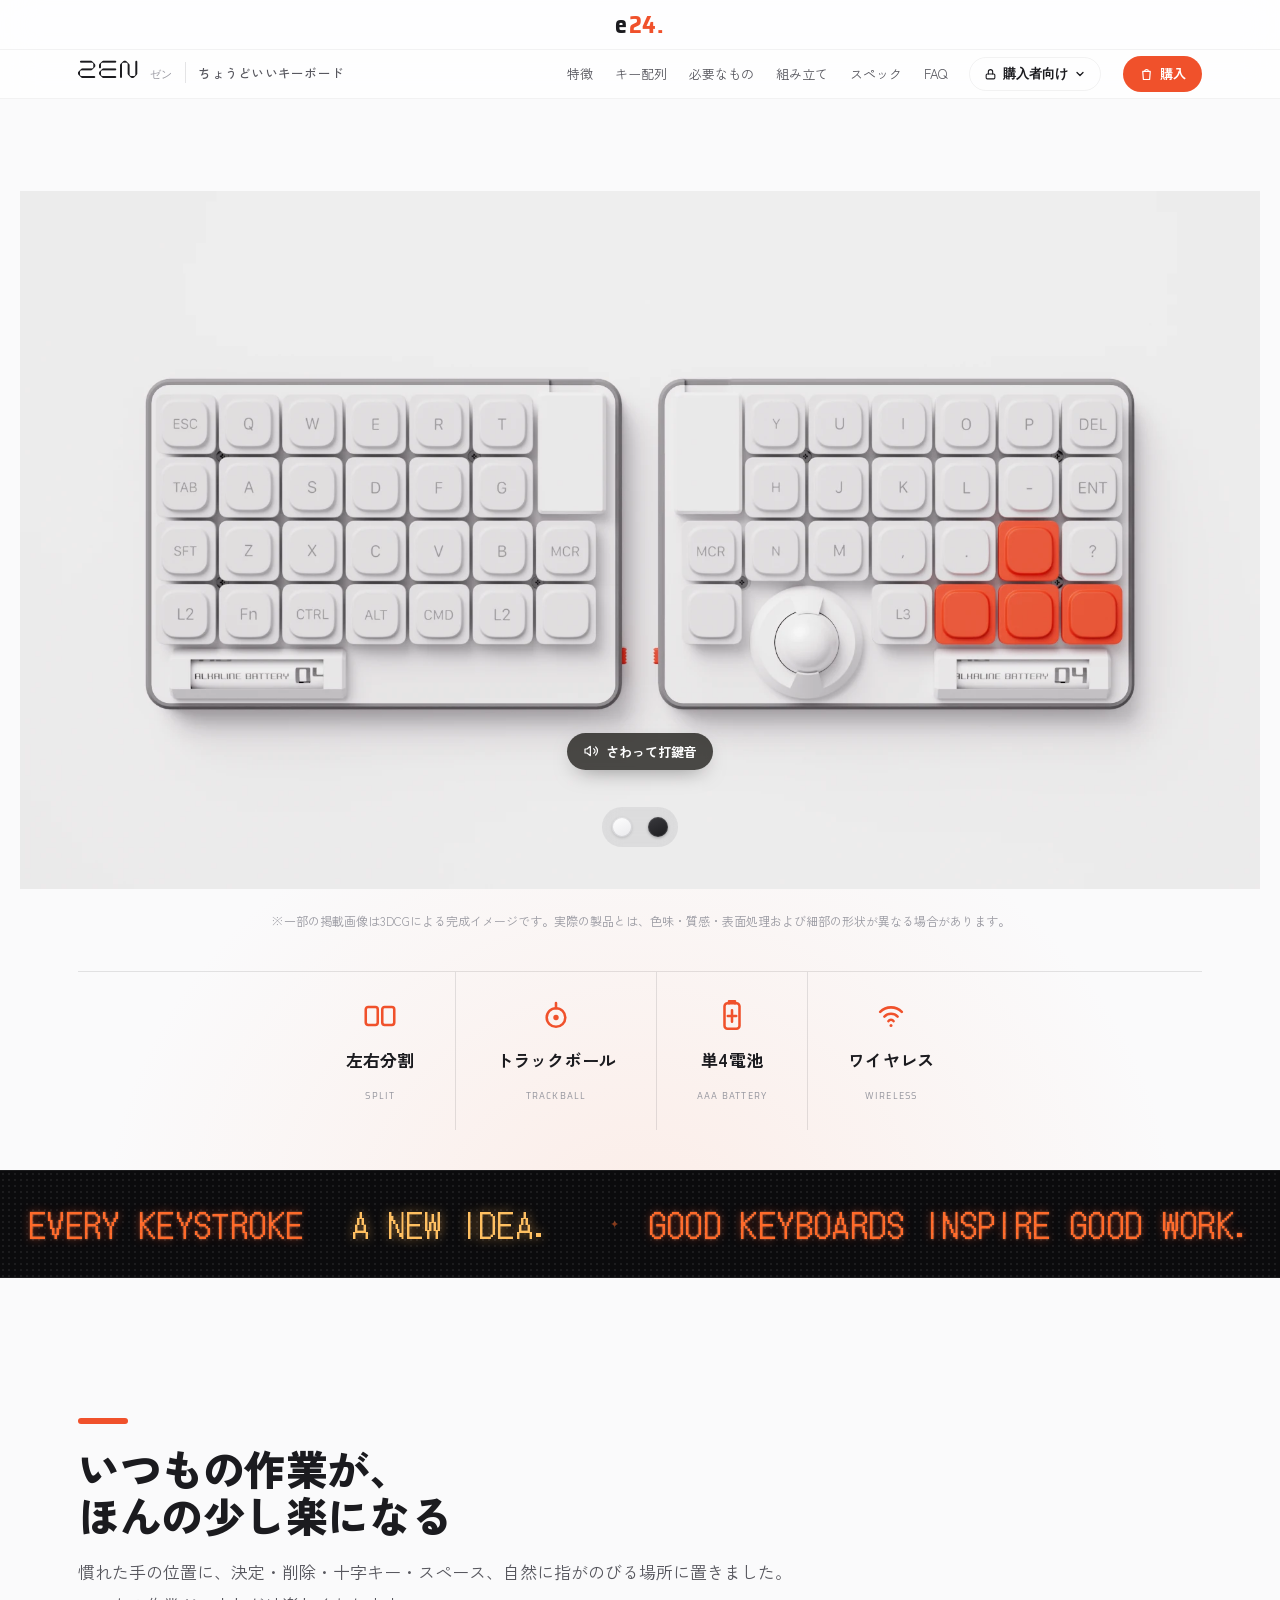
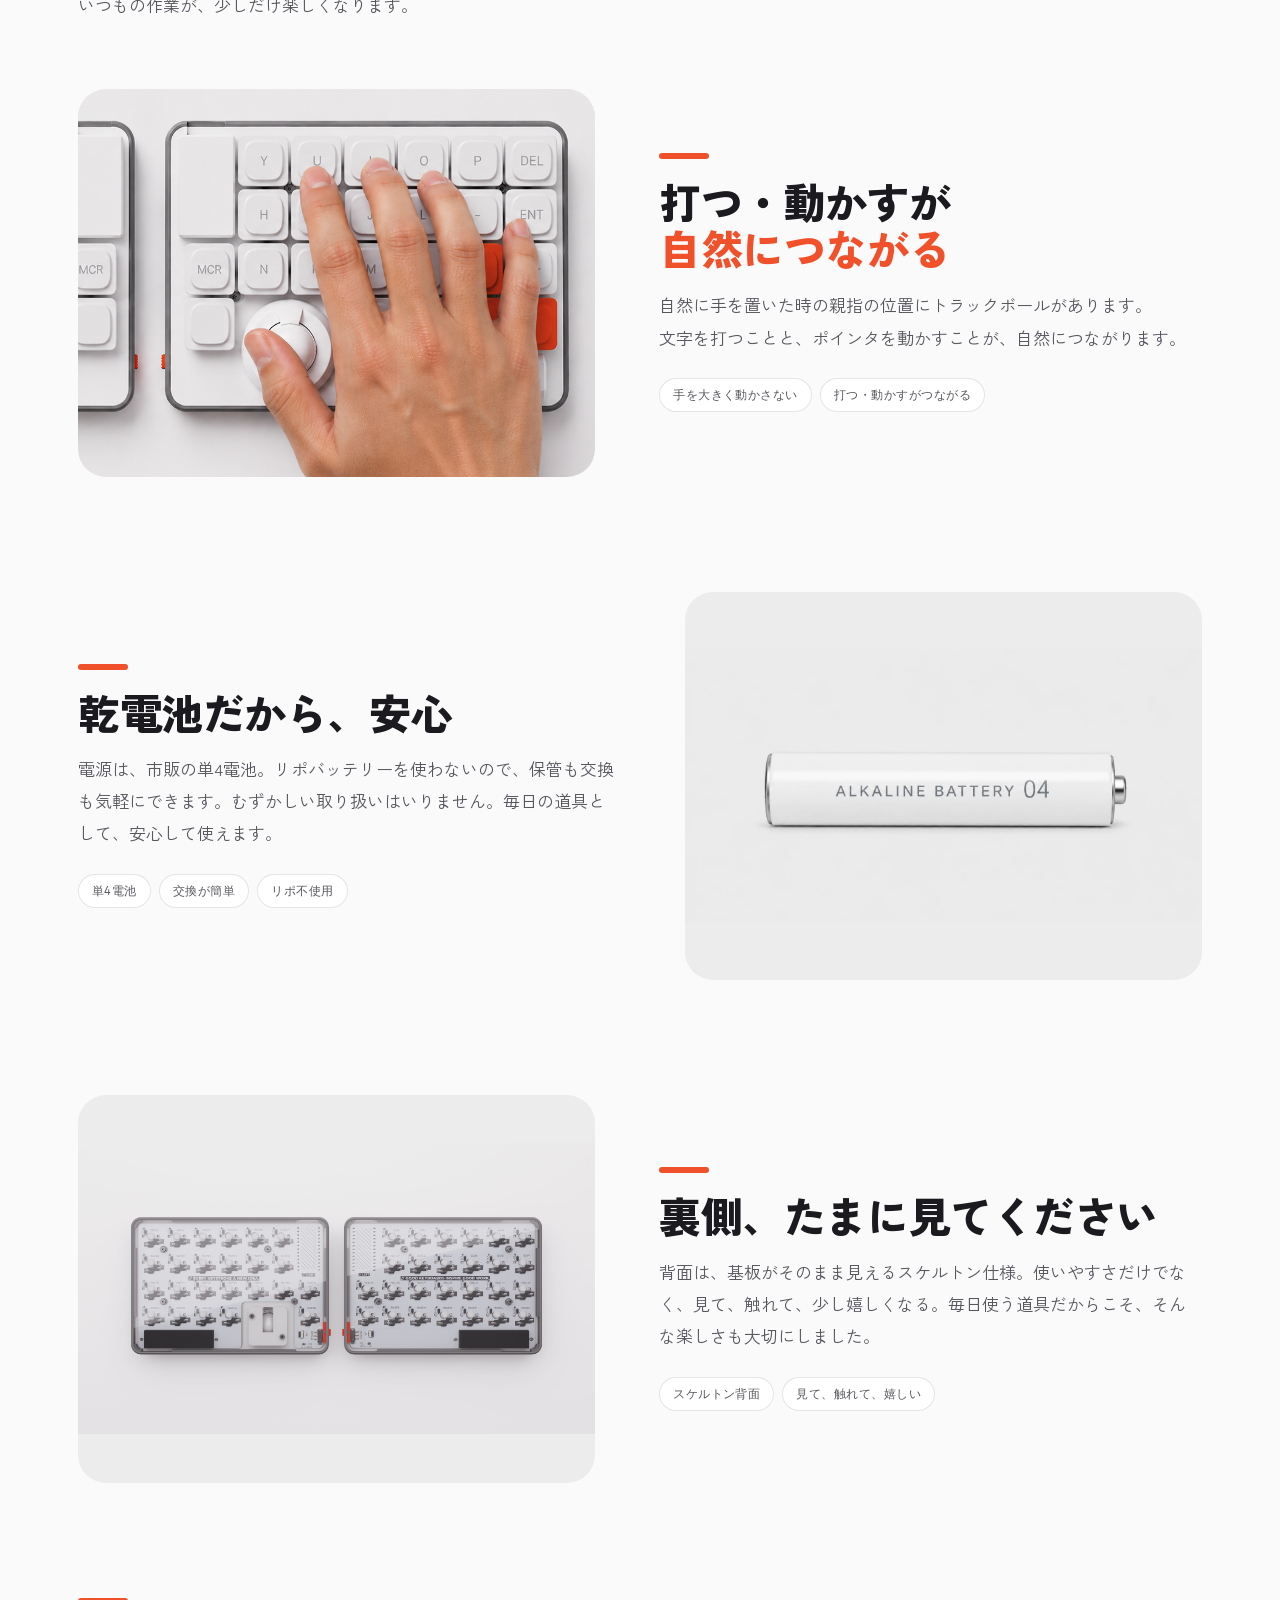
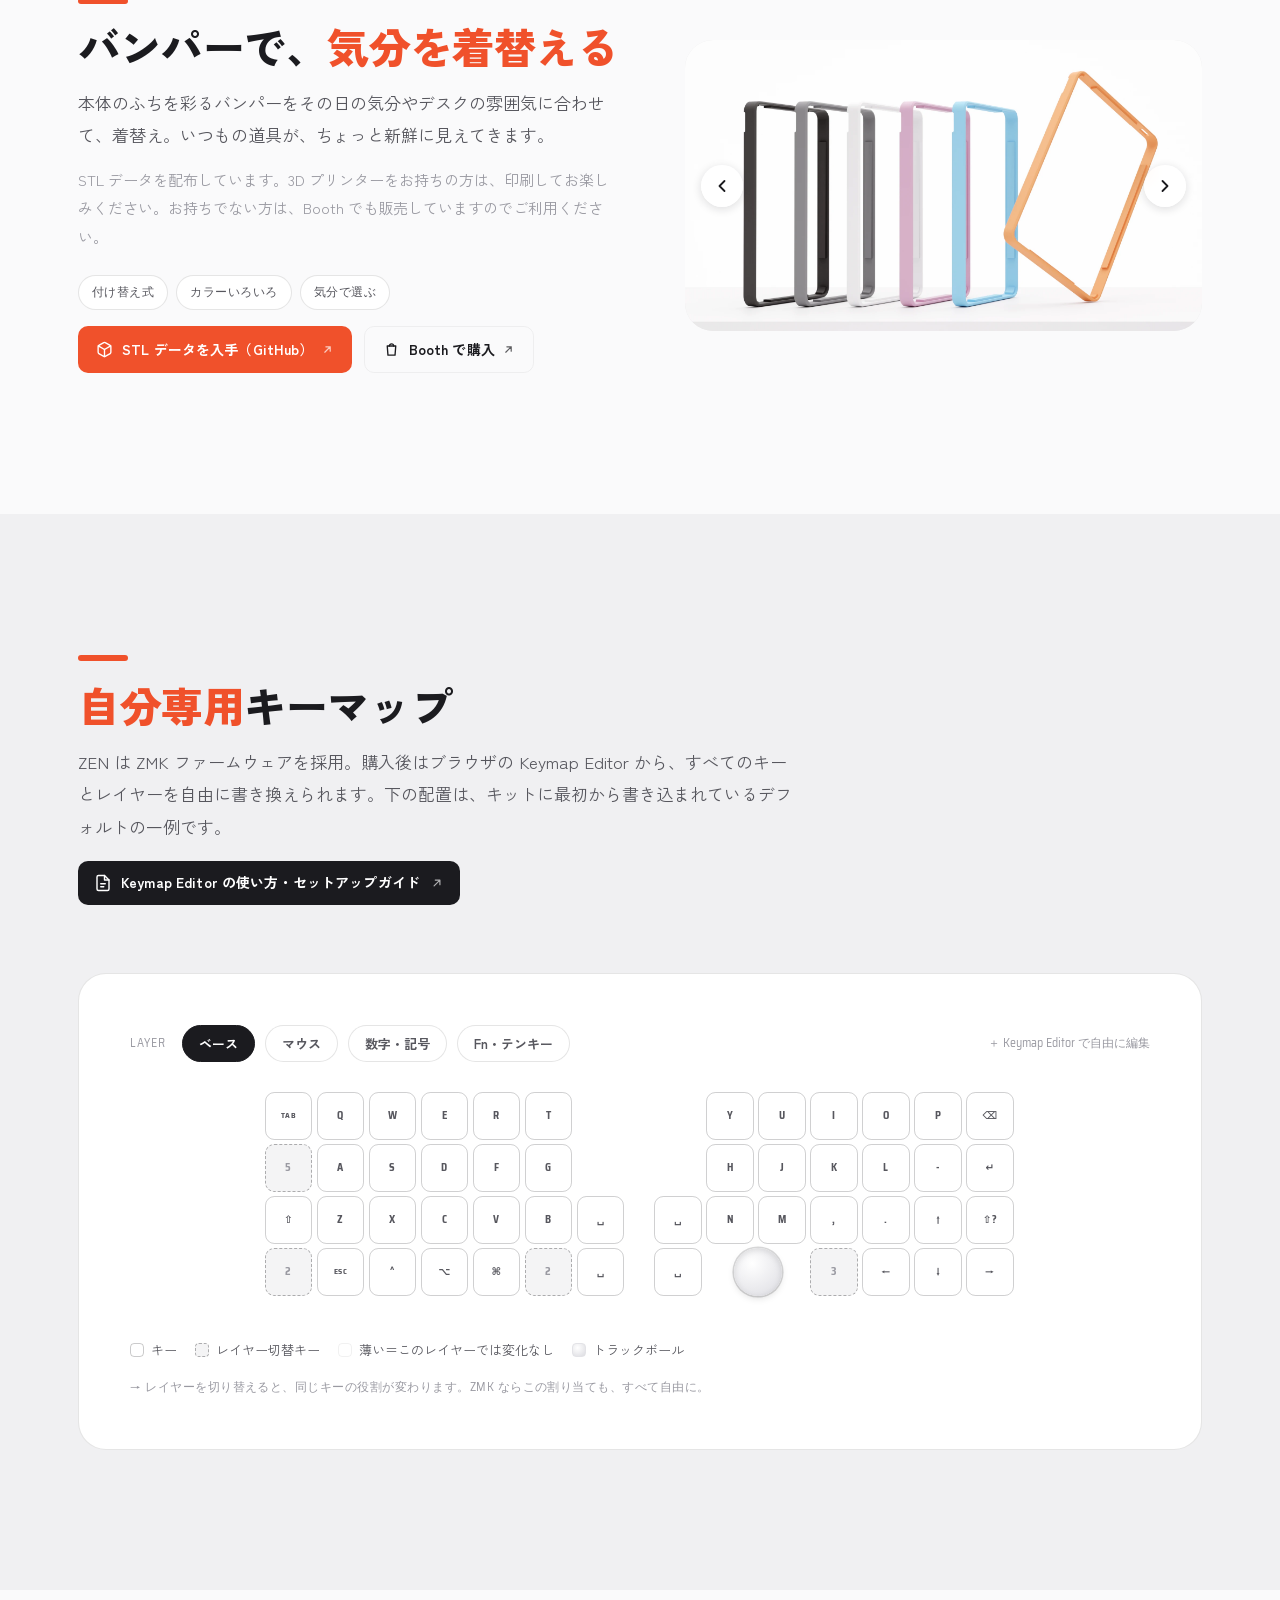
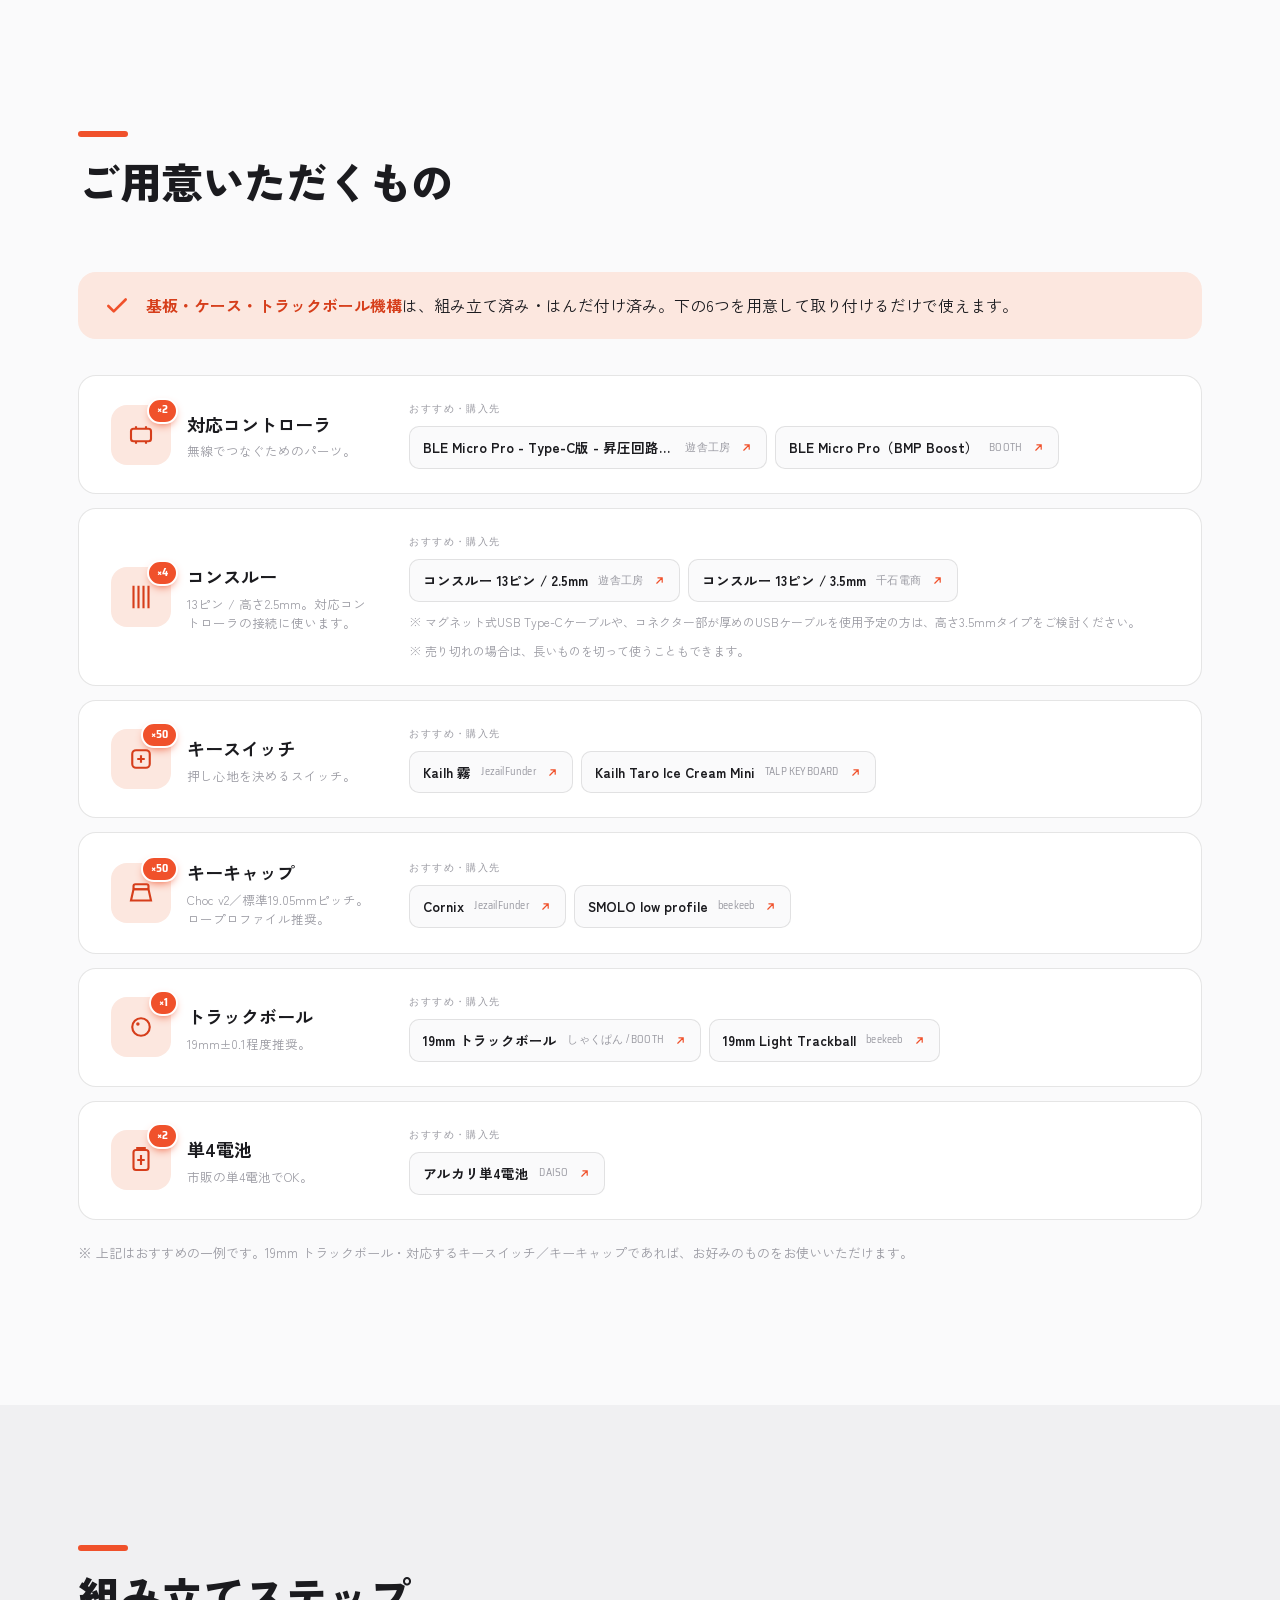
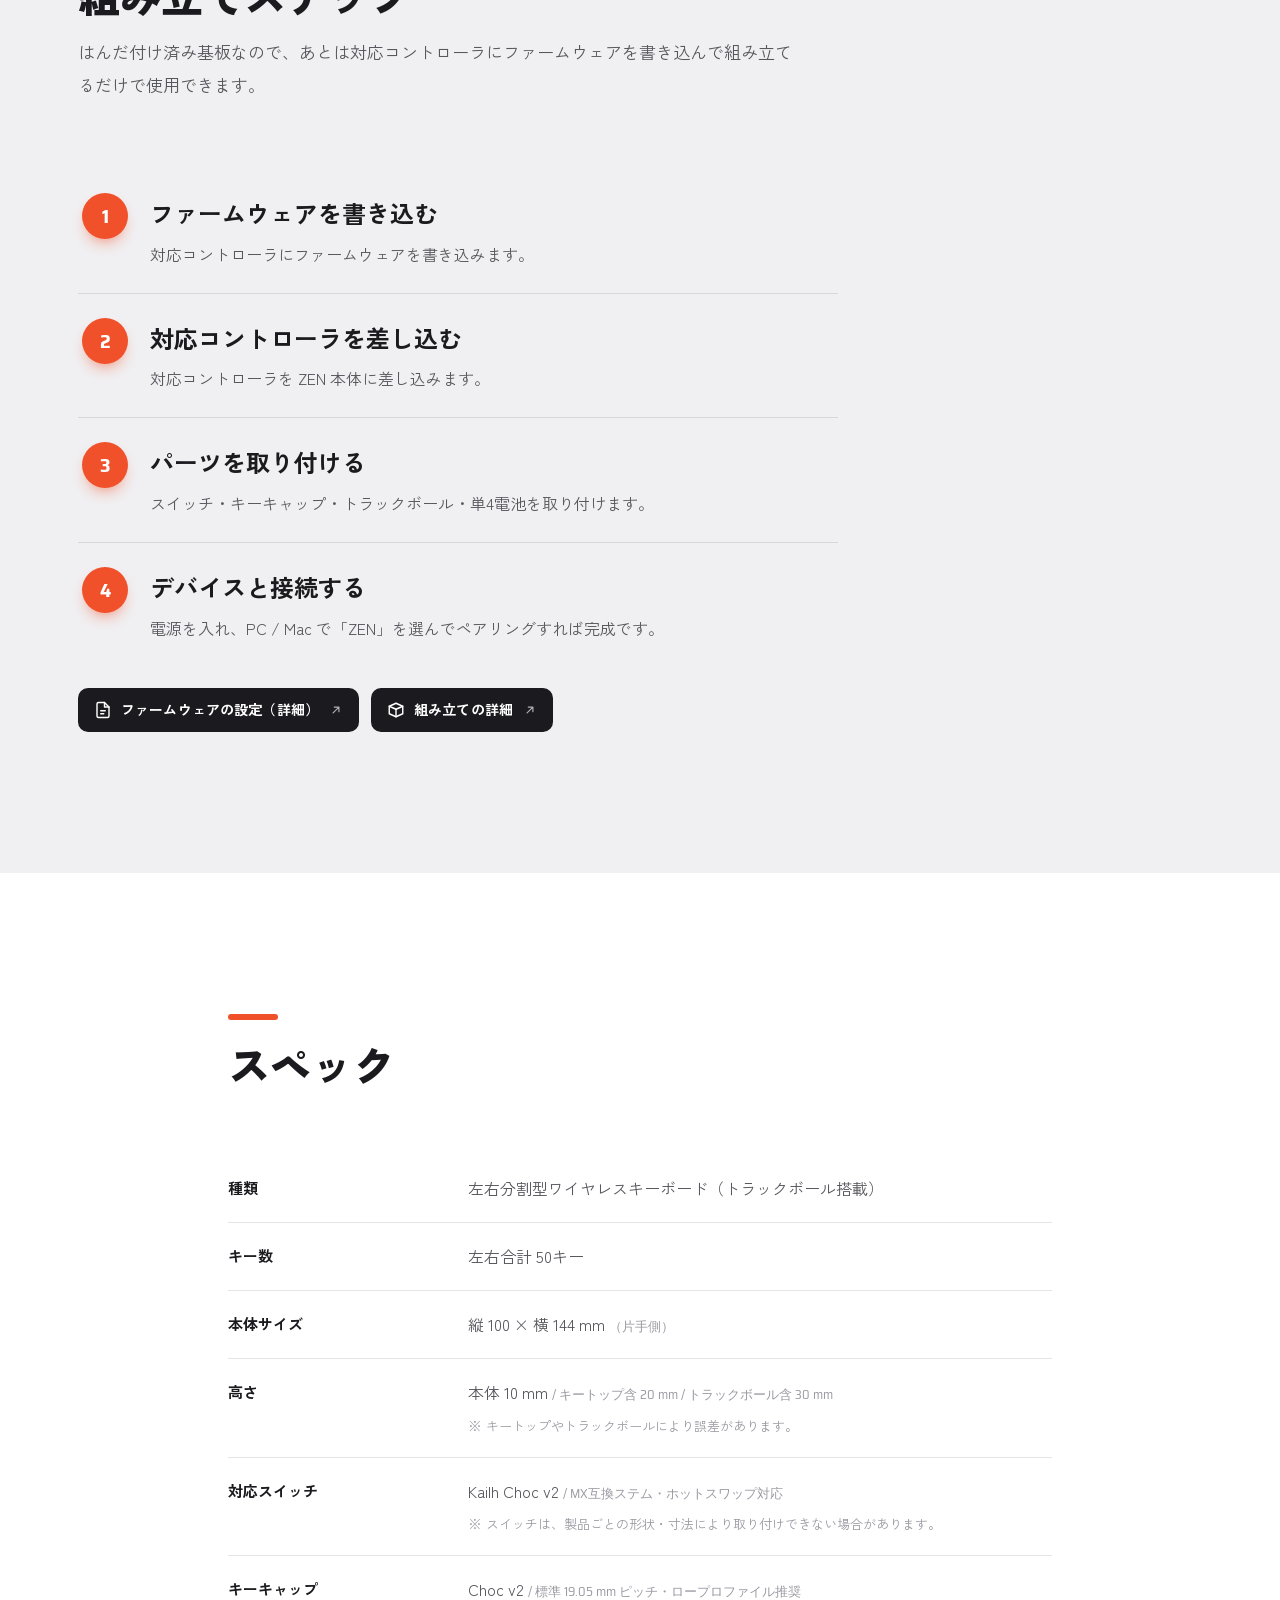
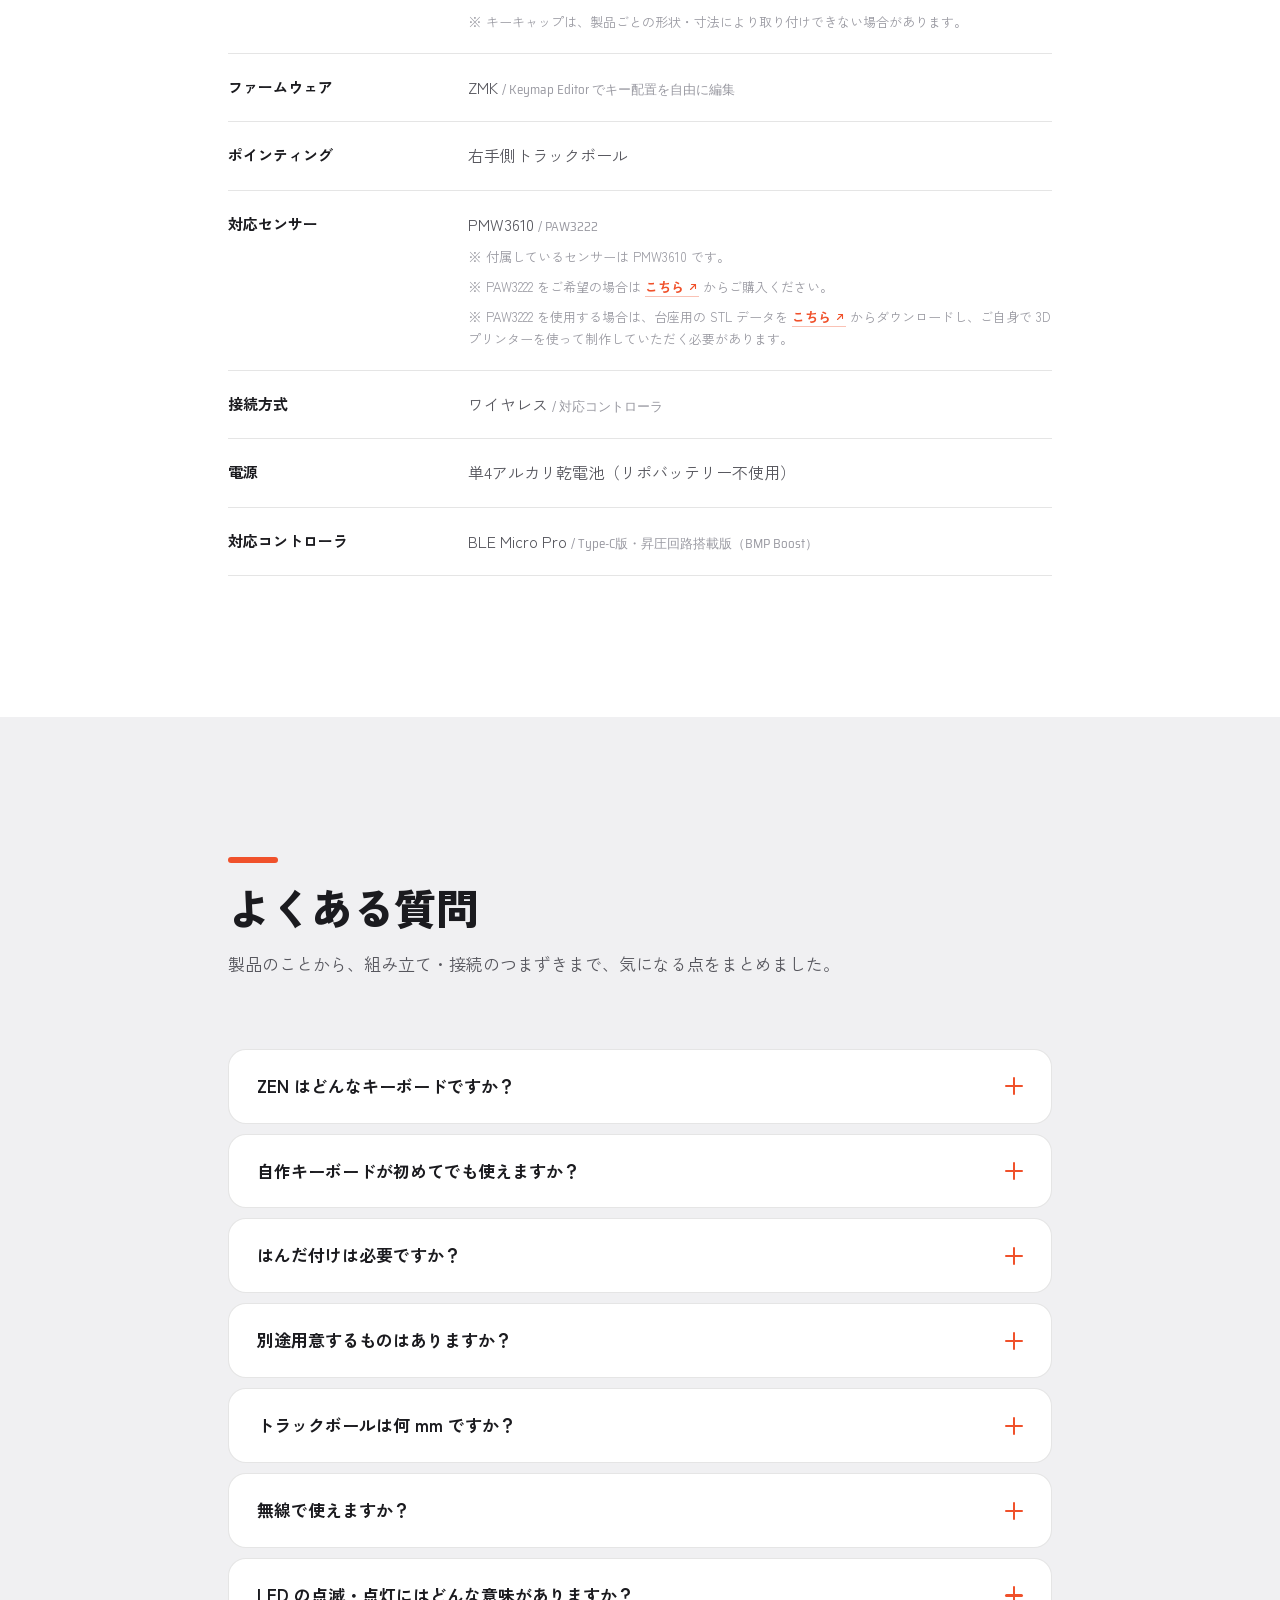
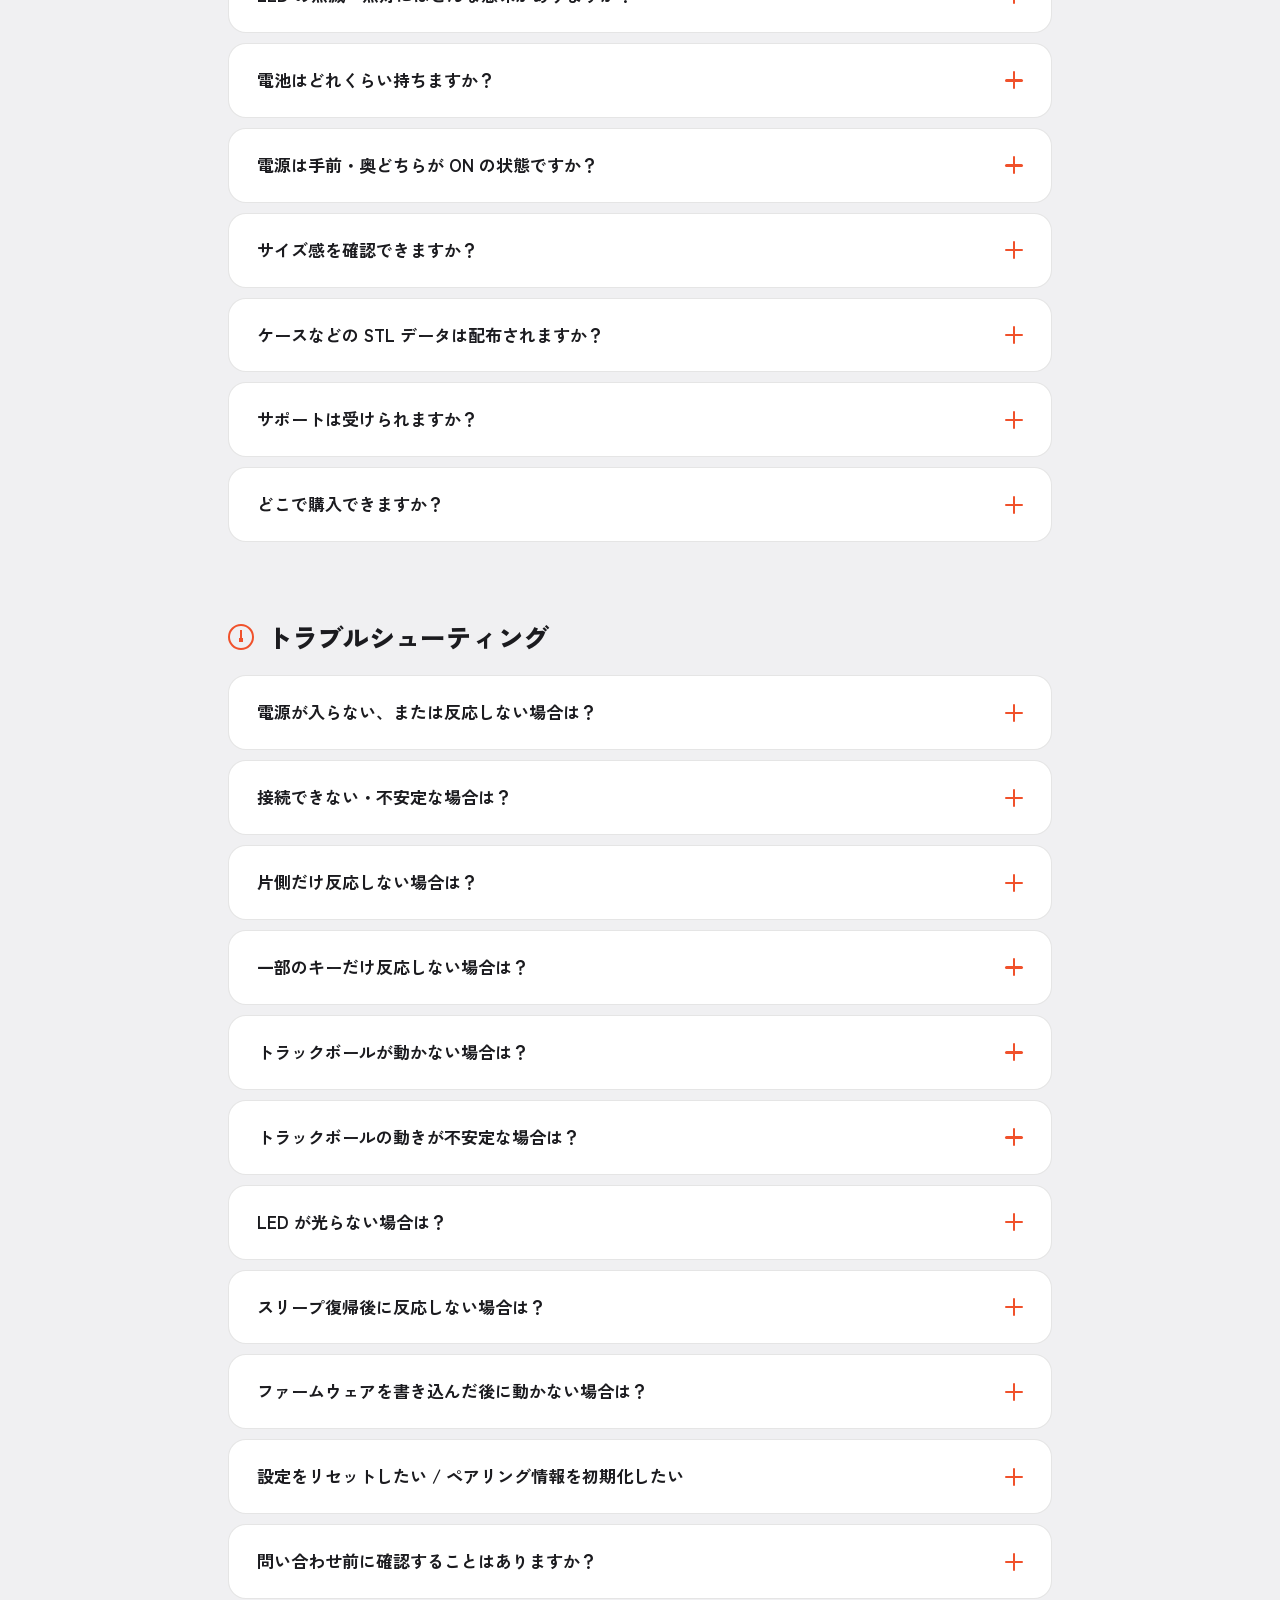
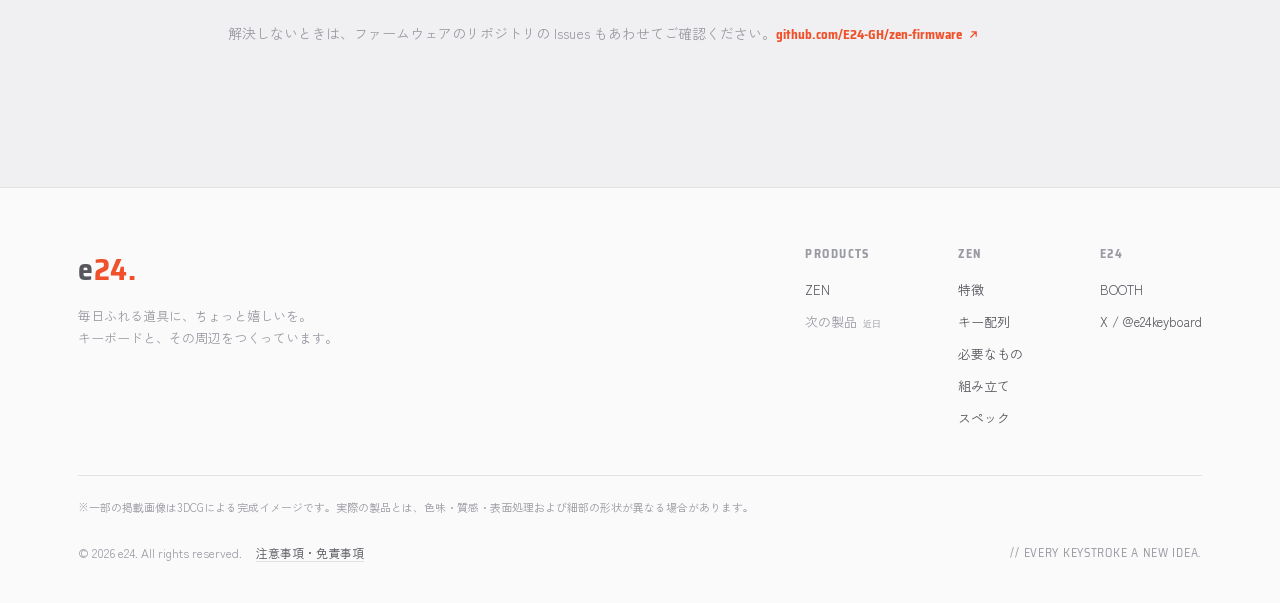
==== commit 63302e8b: "Apply Ductile Display to ZEN header logo" ====
--- a/zen/index.html
+++ b/zen/index.html
@@ -35,7 +35,7 @@
 <!-- PRODUCT SUBNAV -->
 <div class="subnav">
   <div class="subnav-inner">
-    <div class="name">ZEN<small>ゼン</small><span class="tagline">ちょうどいいキーボード</span></div>
+    <div class="name"><span class="zen-logo">ZEN</span><small>ゼン</small><span class="tagline">ちょうどいいキーボード</span></div>
     <div class="subnav-end">
       <nav class="links" id="subnavLinks">
         <a href="#feature">特徴</a>
--- a/e24.css
+++ b/e24.css
@@ -1,3 +1,11 @@
+@font-face {
+  font-family: "Ductile Display";
+  src: url("assets/fonts/ductile-display.otf") format("opentype");
+  font-style: normal;
+  font-weight: 400;
+  font-display: swap;
+}
+
 /* ============================================================
    e24 — shared brand layer
    Global nav, footer, store tiles, design tokens.
@@ -138,6 +146,13 @@
 }
 .subnav-inner { max-width: var(--maxw); margin: 0 auto; padding: 0 28px; height: 48px; display: flex; align-items: center; justify-content: space-between; }
 .subnav .name { font-weight: 900; font-size: 18px; letter-spacing: .01em; display: flex; align-items: baseline; }
+.subnav .name .zen-logo {
+  font-family: "Ductile Display", sans-serif;
+  font-size: 1.1em;
+  font-weight: 400;
+  line-height: 1;
+  letter-spacing: .06em;
+}
 .subnav .name small { font-family: var(--font-mono); font-size: 11px; color: var(--ink-3); font-weight: 400; margin-left: 8px; letter-spacing: .08em; }
 .subnav .name .tagline {
   font-family: var(--font-jp); font-size: 12.5px; font-weight: 500; color: var(--ink-2);
--- a/zen.css
+++ b/zen.css
@@ -437,7 +437,7 @@
   min-width: 0;
 }
 .rec:hover { border-color: var(--accent); transform: translateY(-2px); background: var(--paper-2); }
-.rec .rec-name { font-weight: 700; font-size: 13.5px; color: var(--ink); white-space: nowrap; max-width: 22ch; overflow: hidden; text-overflow: ellipsis; }
+.rec .rec-name { font-weight: 700; font-size: 13.5px; color: var(--ink); white-space: nowrap; max-width: 36ch; overflow: hidden; text-overflow: ellipsis; }
 .rec .rec-shop { font-family: var(--font-mono); font-size: 10.5px; color: var(--ink-3); letter-spacing: .02em; white-space: nowrap; }
 .rec .ext { width: 13px; height: 13px; color: var(--accent); flex: none; }
 @media (max-width: 760px){
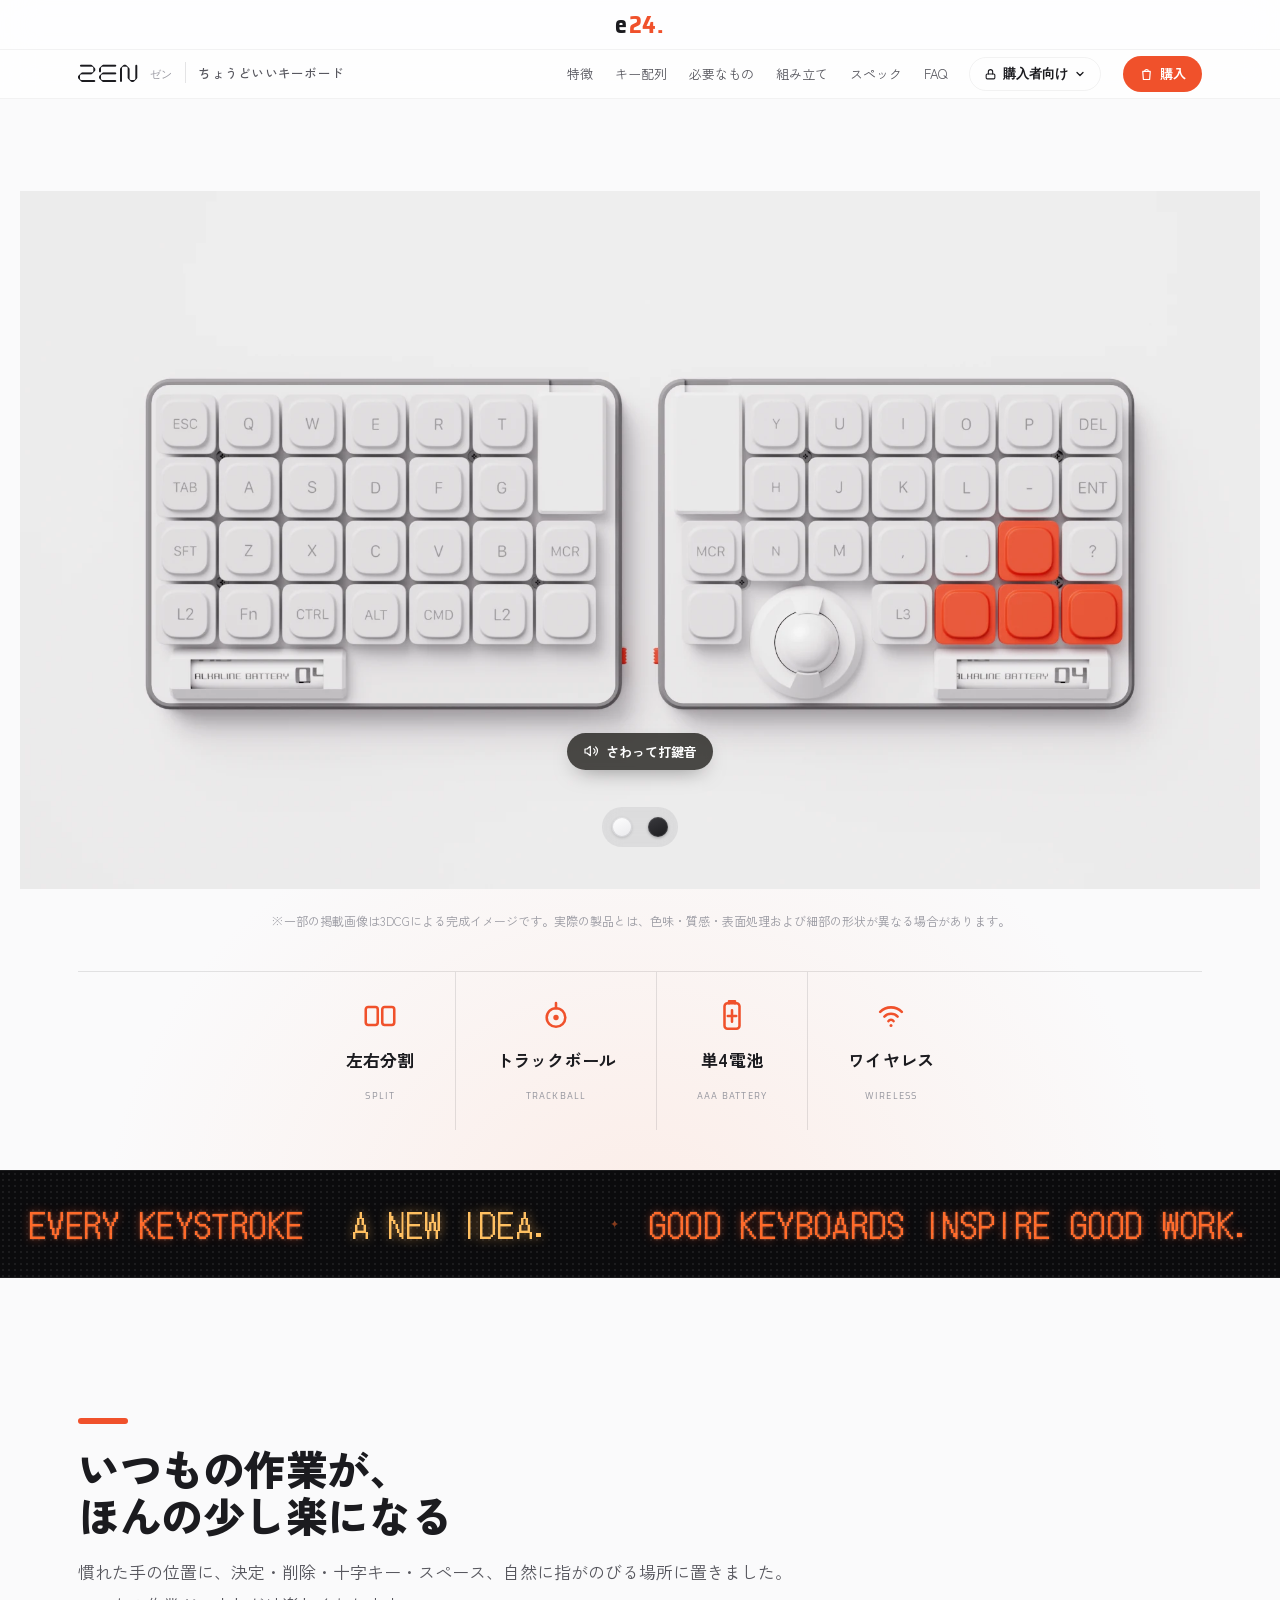
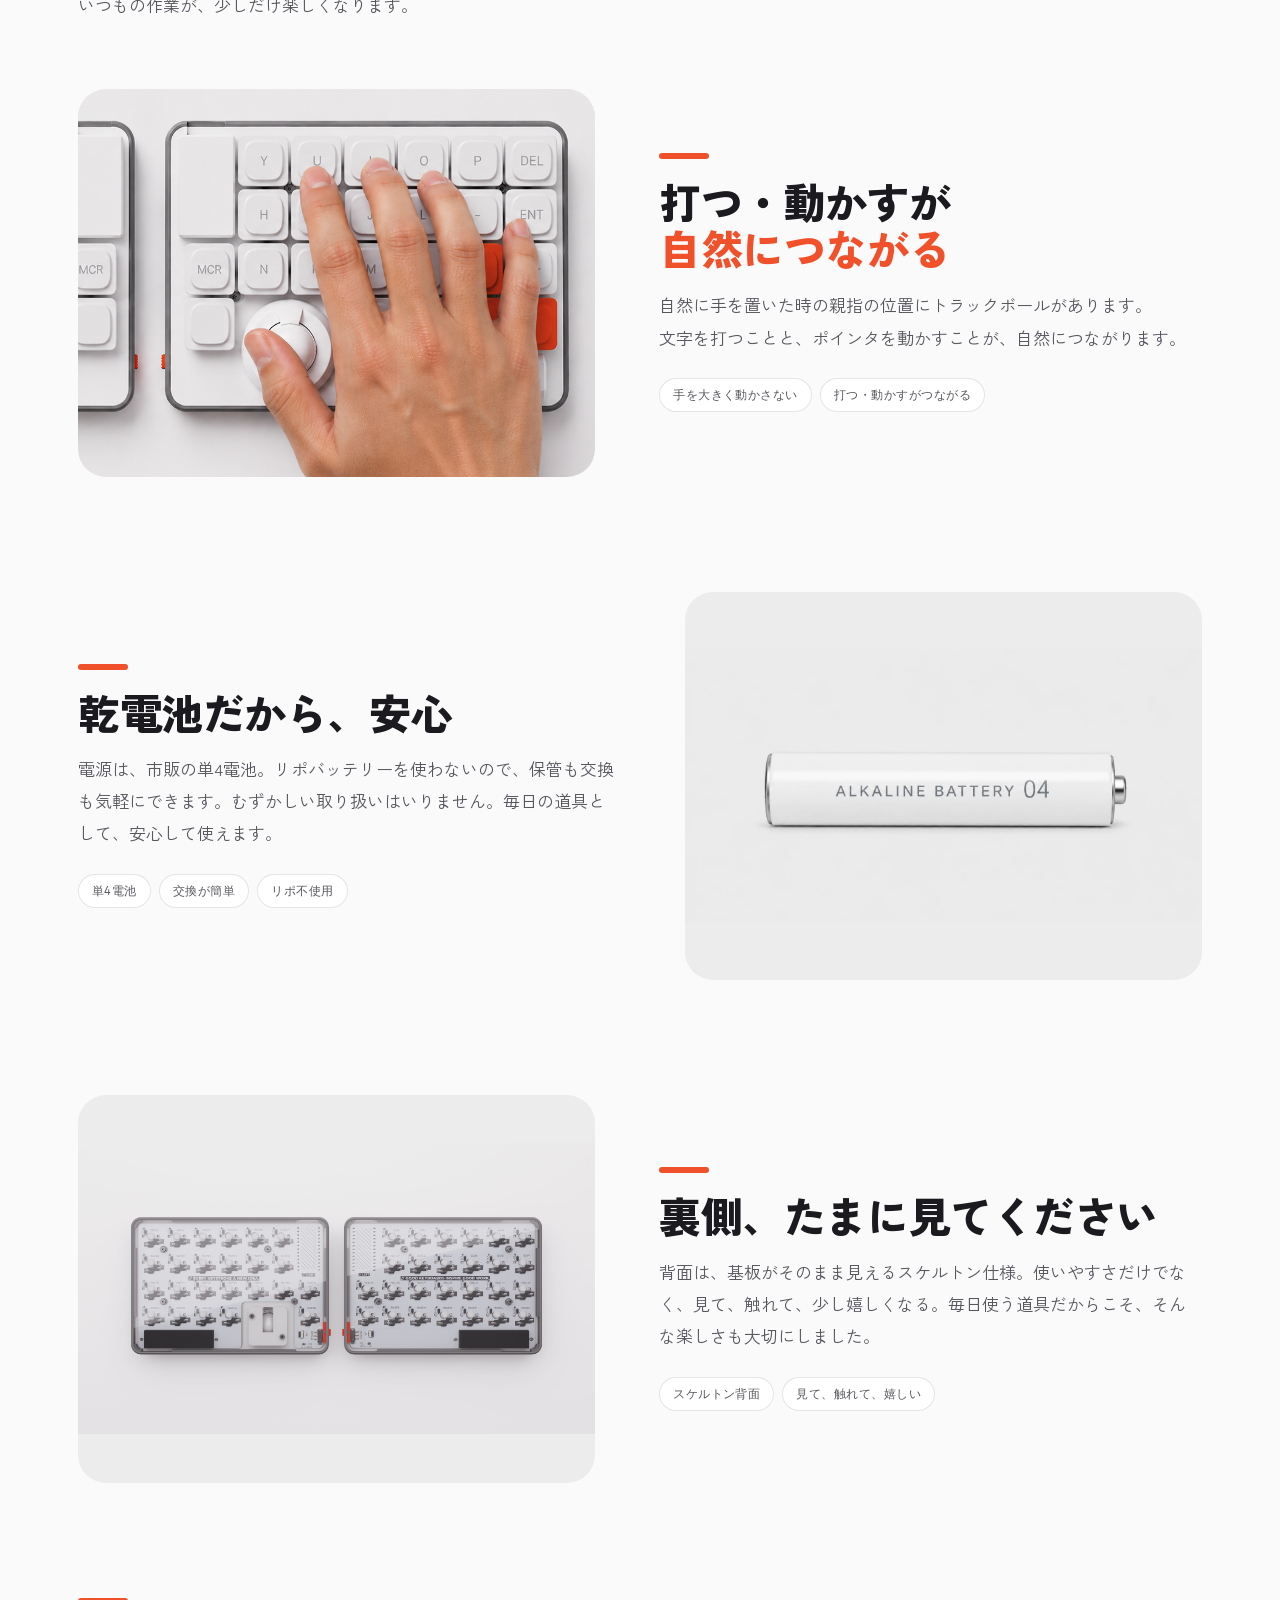
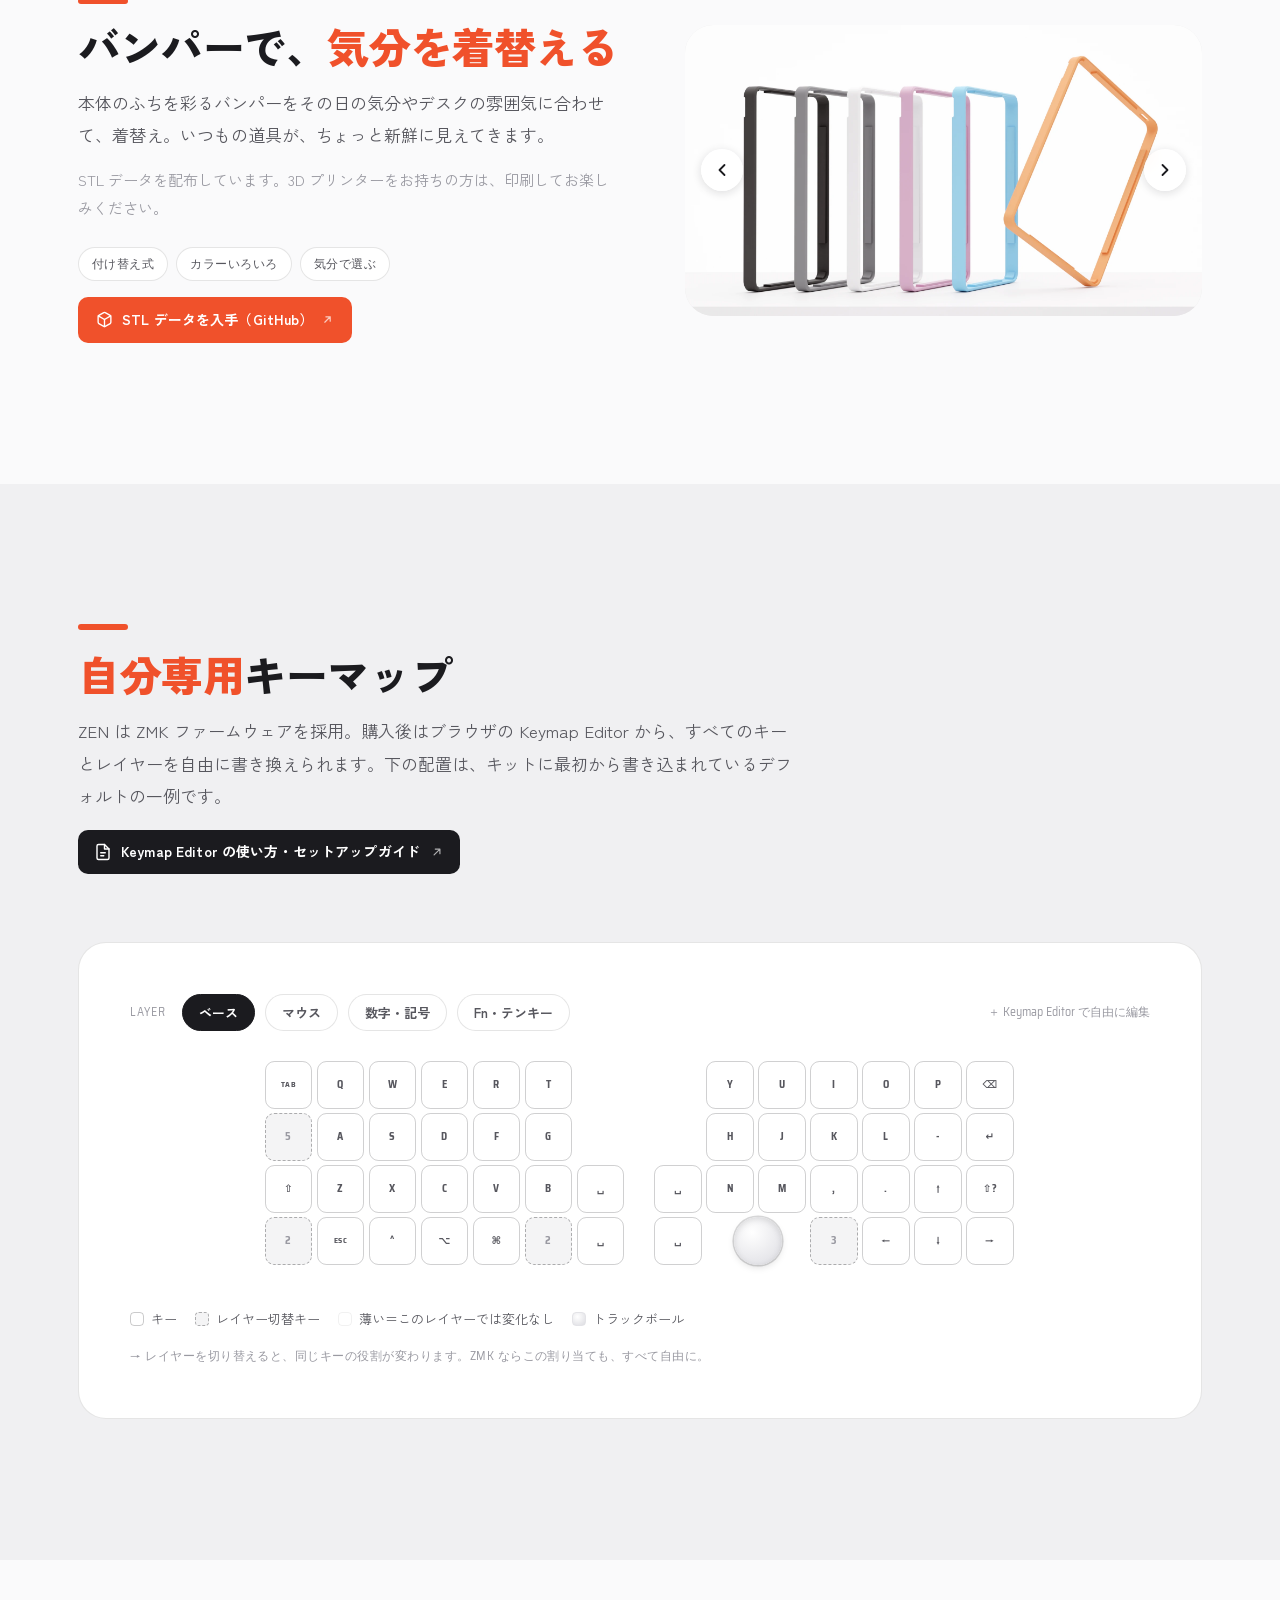
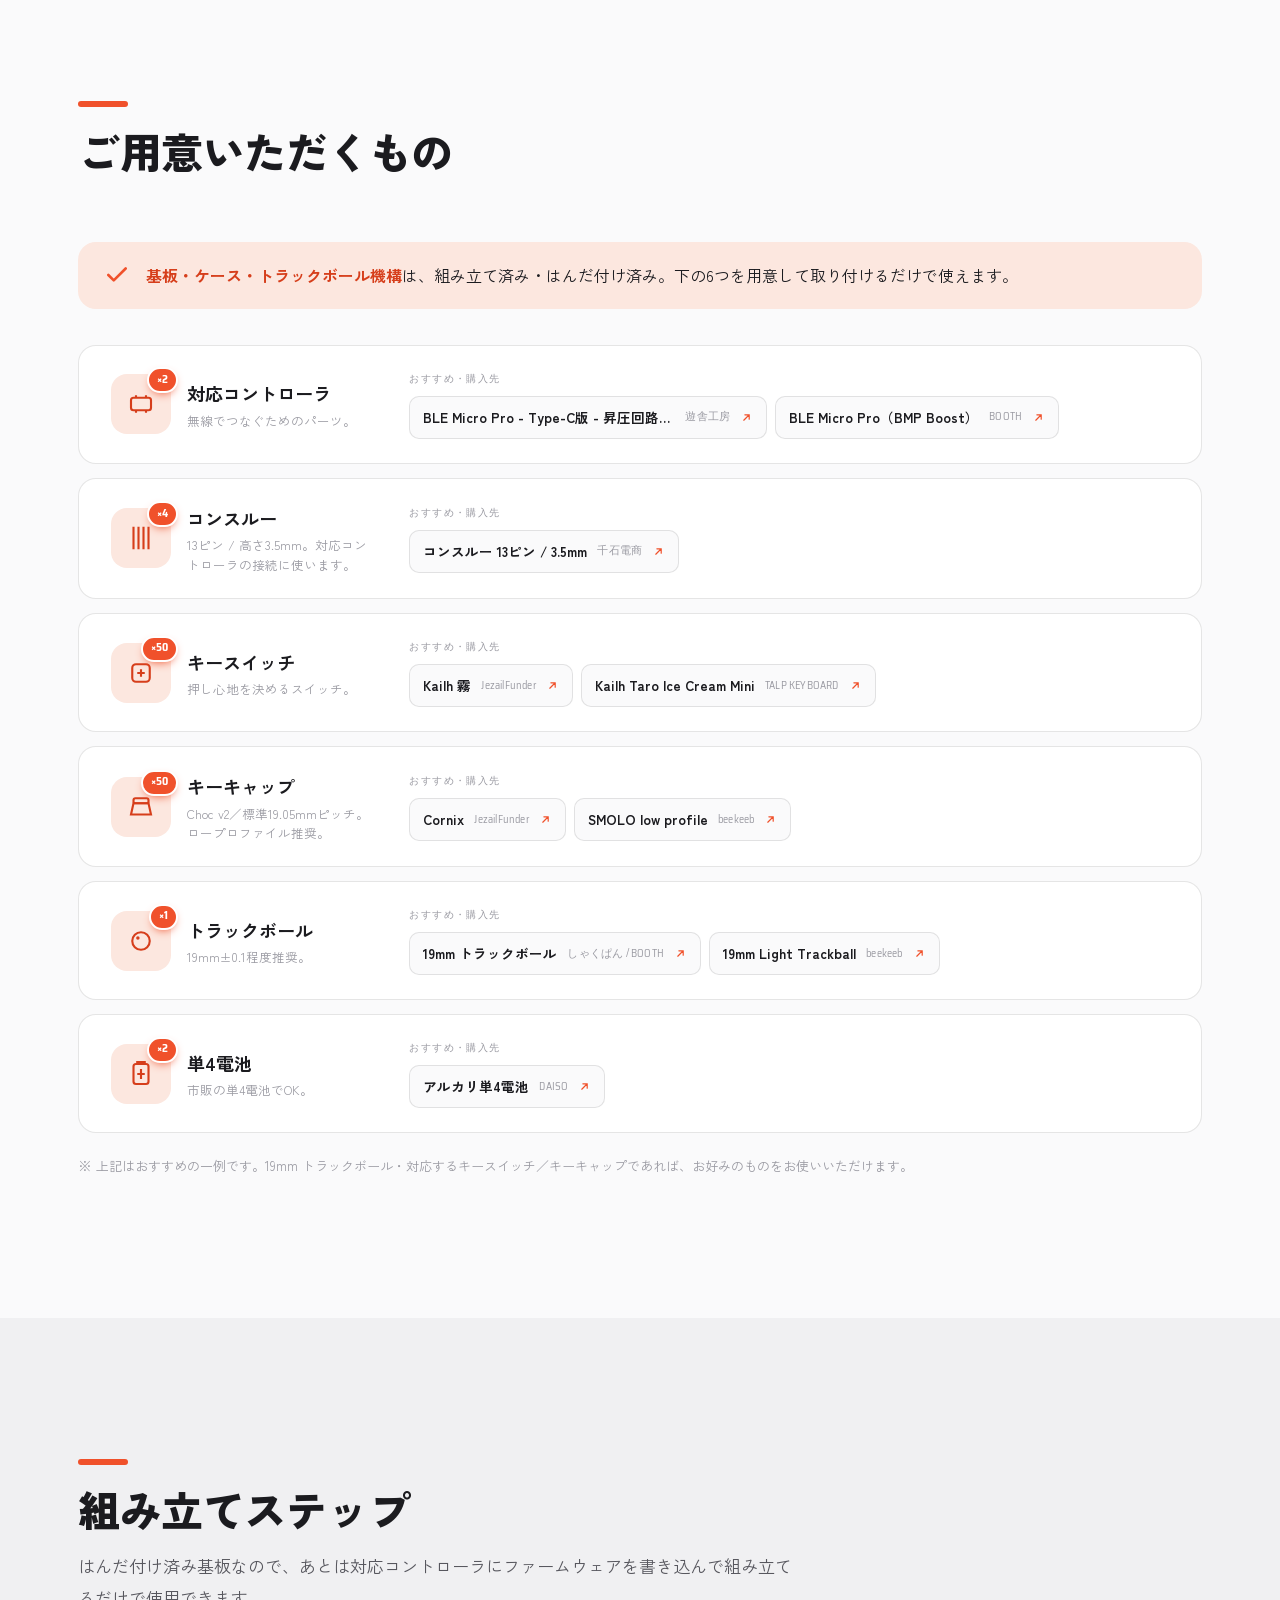
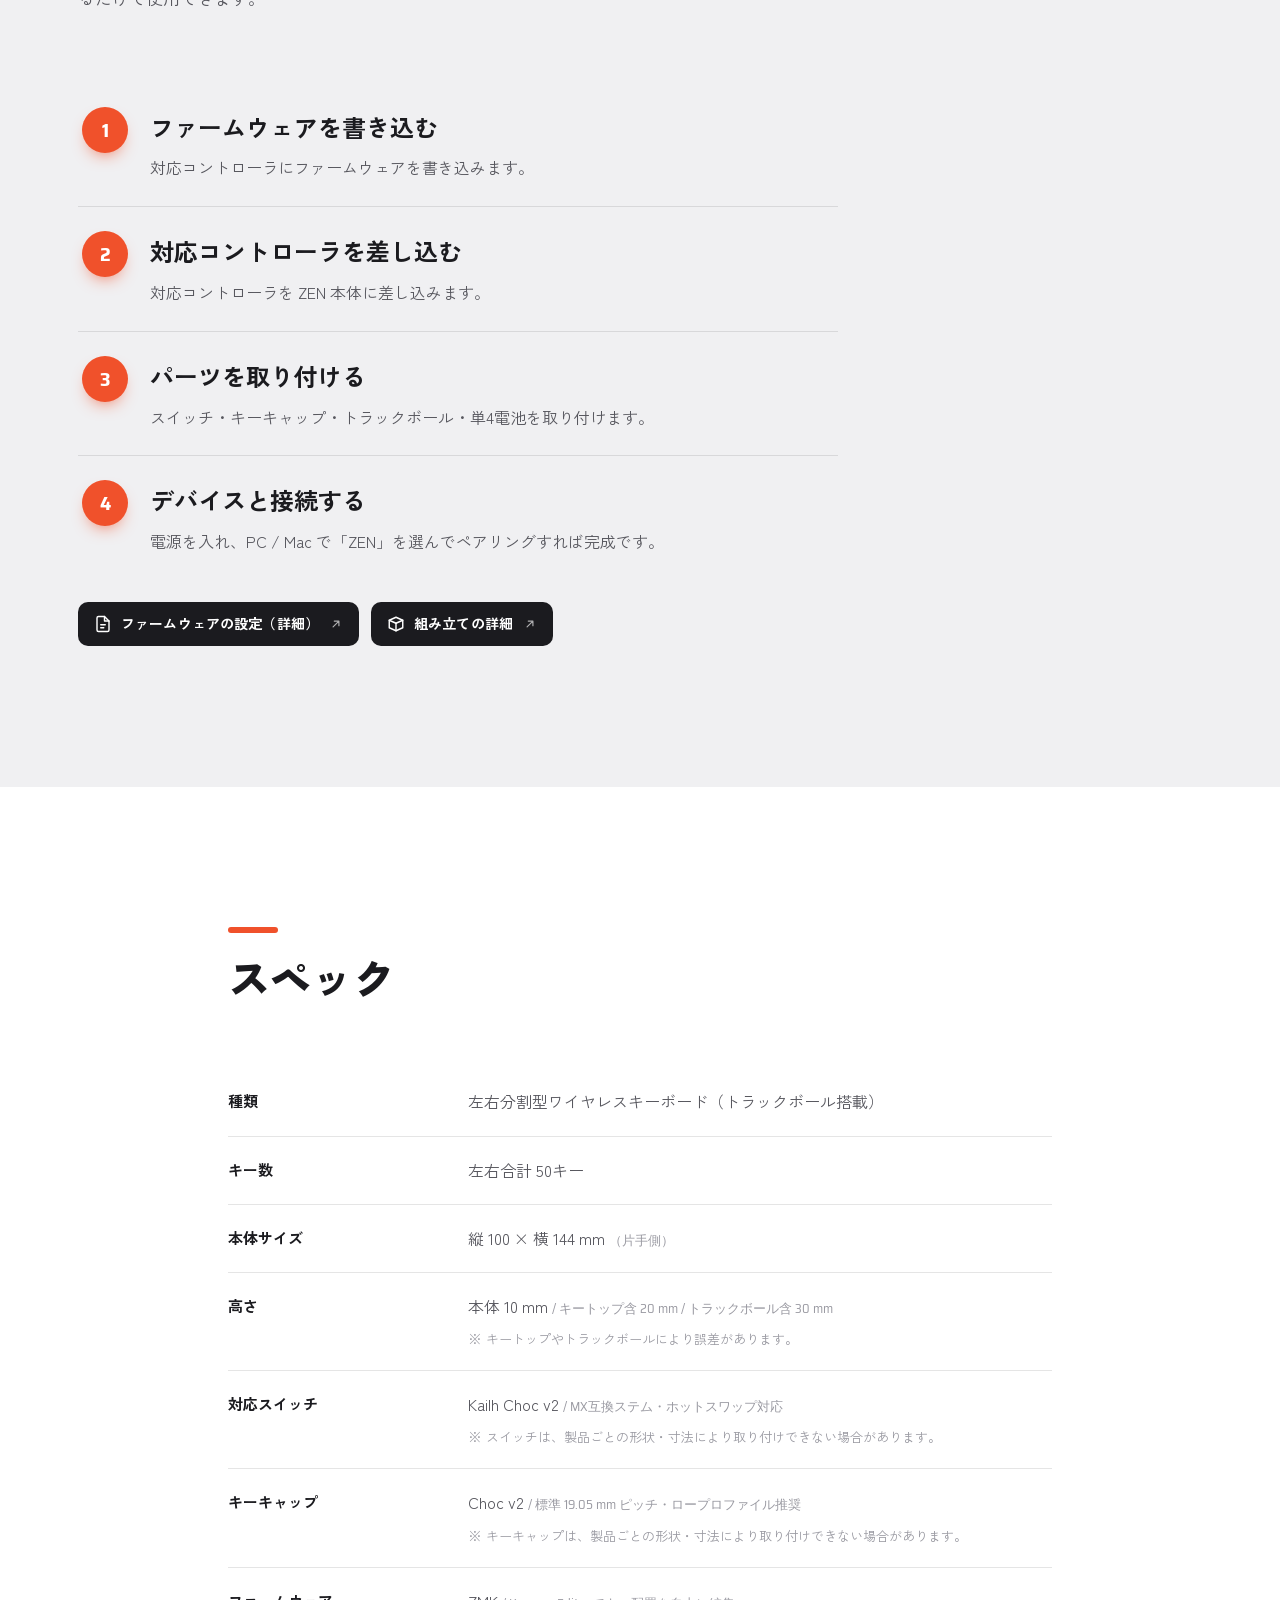
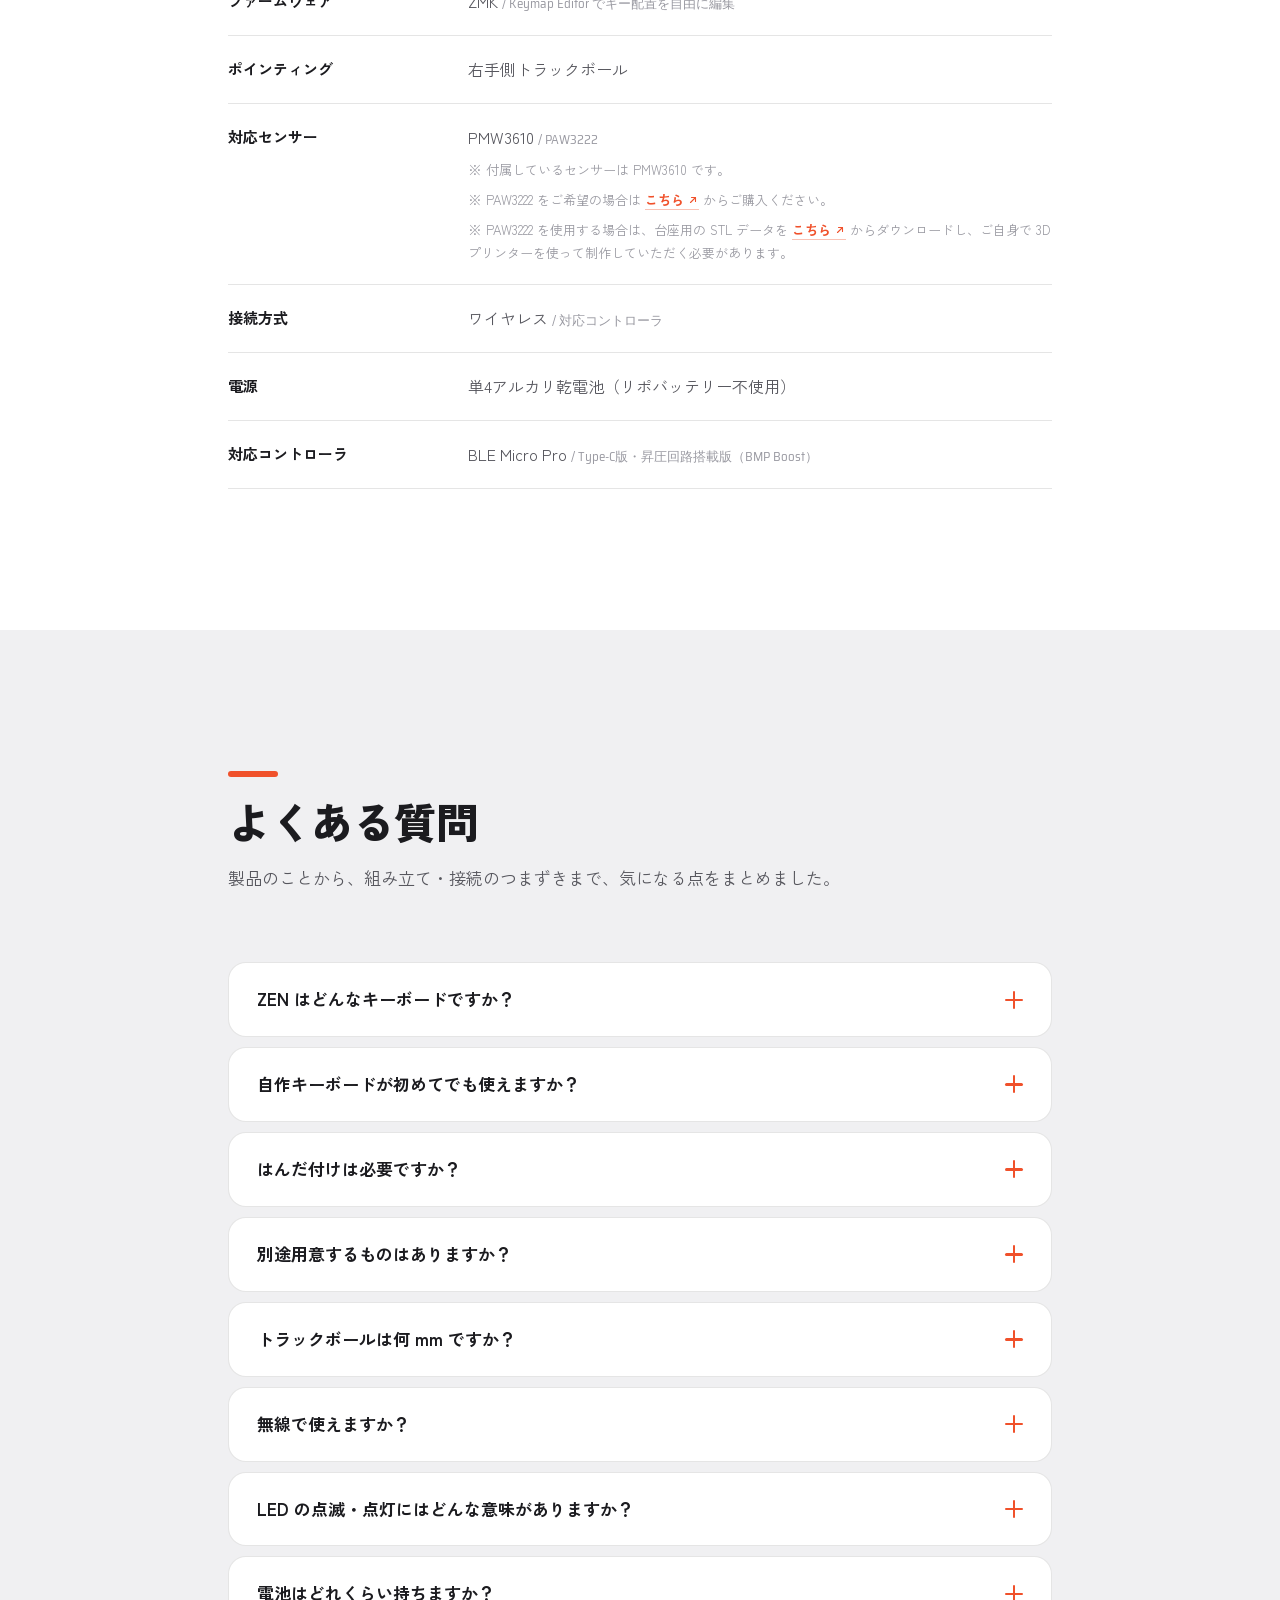
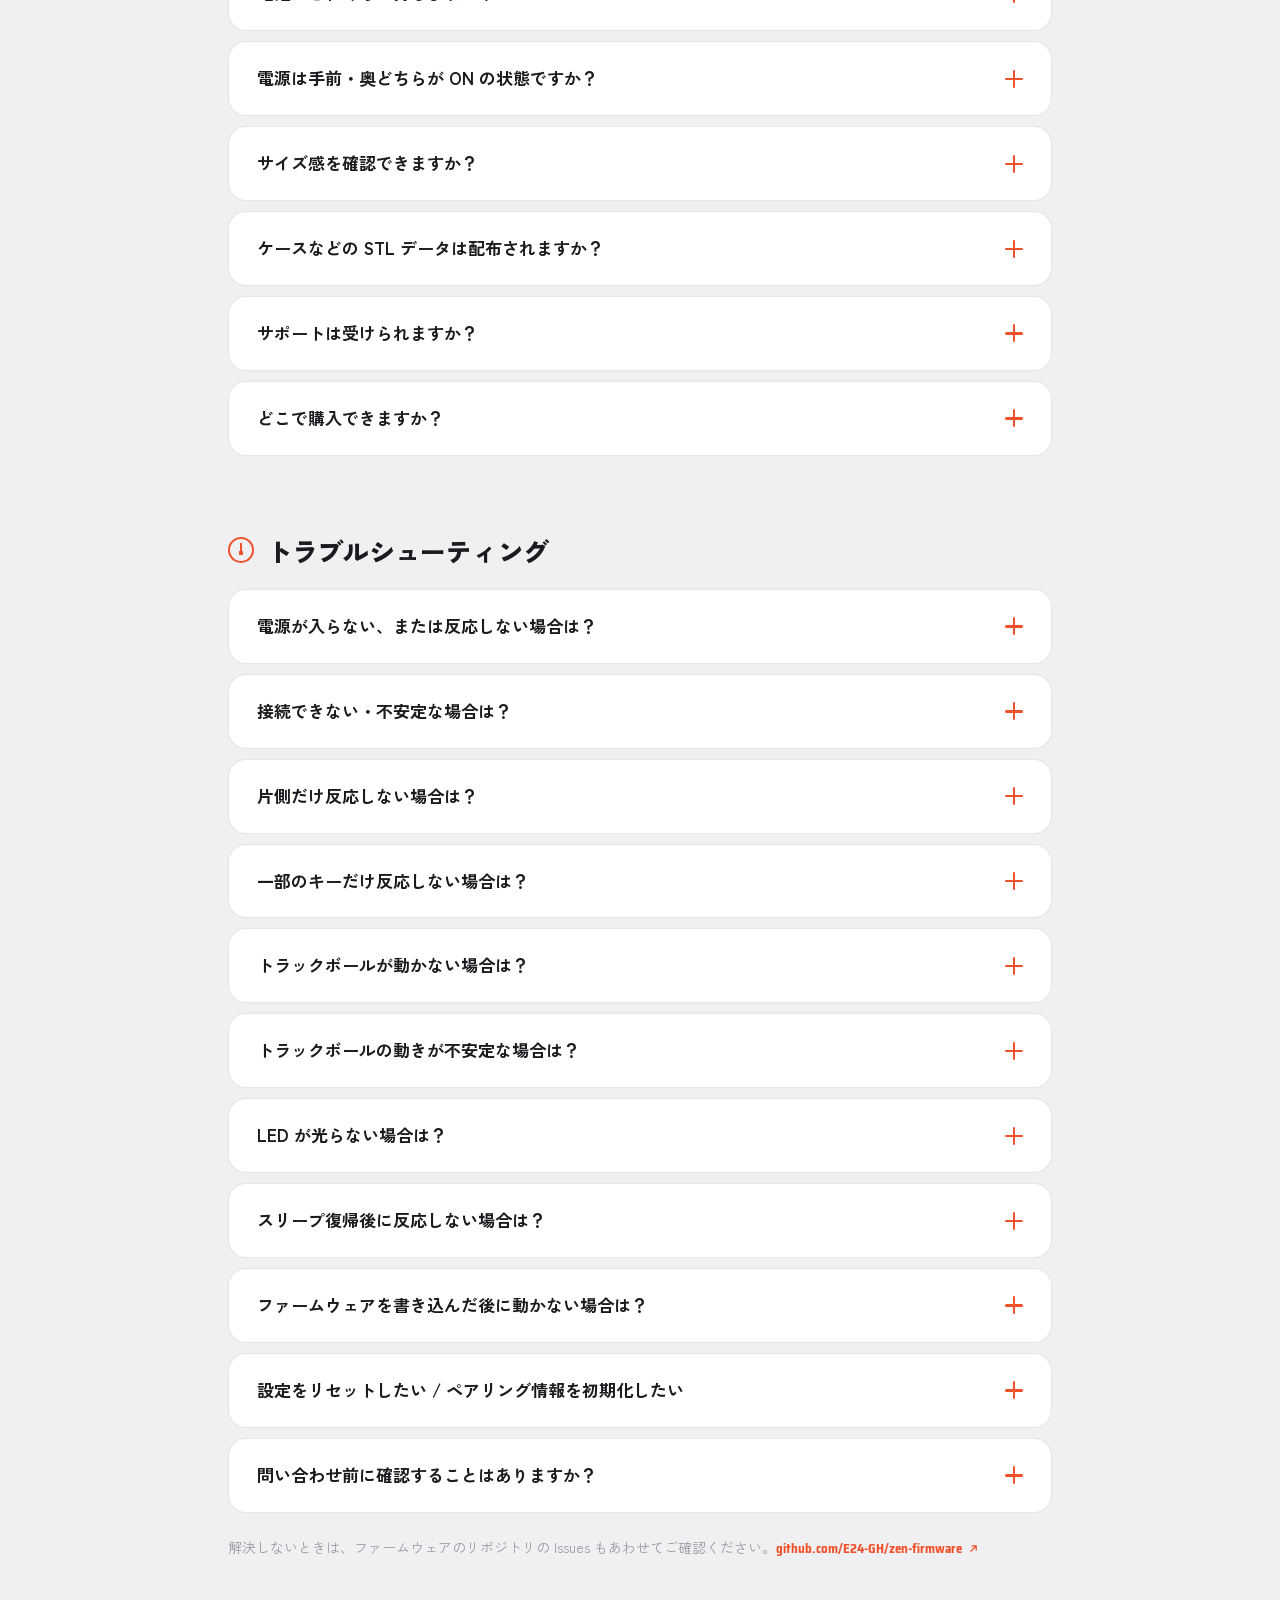
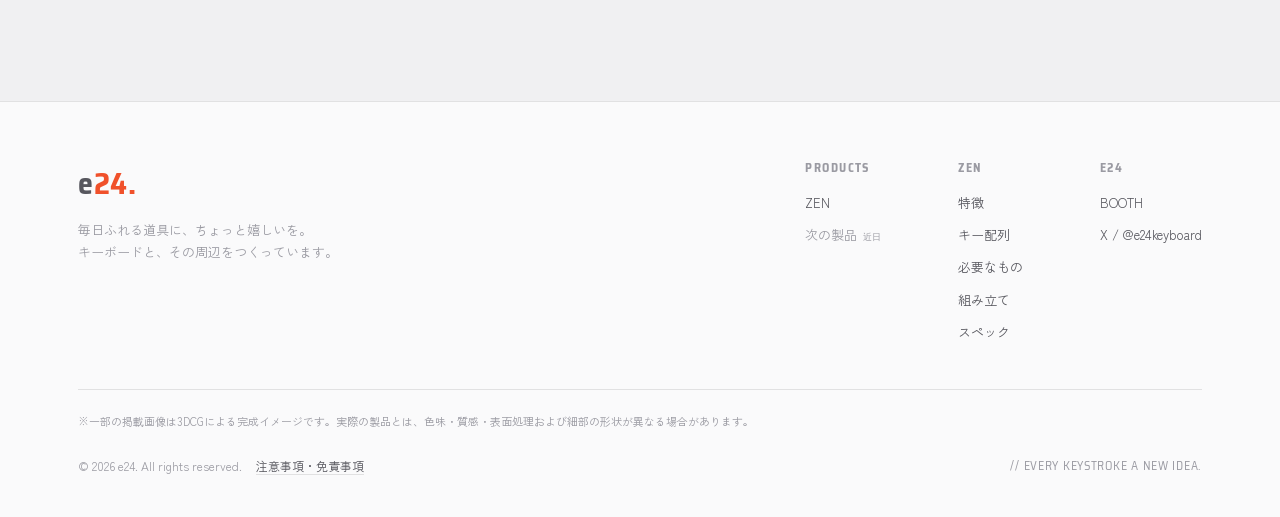
==== commit 52cc293c: "Update bumper and Consul purchase guidance" ====
--- a/zen/index.html
+++ b/zen/index.html
@@ -191,7 +191,7 @@
         <span class="tdeco"></span>
         <h3>バンパーで、<span class="accent">気分を着替える</span></h3>
         <p>本体のふちを彩るバンパーをその日の気分やデスクの雰囲気に合わせて、着替え。いつもの道具が、ちょっと新鮮に見えてきます。</p>
-        <p class="feat-note">STL データを配布しています。3D プリンターをお持ちの方は、印刷してお楽しみください。お持ちでない方は、Booth でも販売していますのでご利用ください。</p>
+        <p class="feat-note">STL データを配布しています。3D プリンターをお持ちの方は、印刷してお楽しみください。</p>
         <div class="tags">
           <span class="chip">付け替え式</span><span class="chip">カラーいろいろ</span><span class="chip">気分で選ぶ</span>
         </div>
@@ -199,11 +199,6 @@
           <a class="dl-link" href="https://github.com/E24-GH/zen-firmware/tree/main/3d-models" target="_blank" rel="noopener">
             <svg viewBox="0 0 24 24" fill="none" stroke="currentColor" stroke-width="1.9" stroke-linecap="round" stroke-linejoin="round"><path d="M21 16V8a2 2 0 0 0-1-1.73l-7-4a2 2 0 0 0-2 0l-7 4A2 2 0 0 0 3 8v8a2 2 0 0 0 1 1.73l7 4a2 2 0 0 0 2 0l7-4A2 2 0 0 0 21 16z"/><path d="m3.3 7 8.7 5 8.7-5"/><path d="M12 22V12"/></svg>
             STL データを入手（GitHub）
-            <svg class="ext" viewBox="0 0 24 24" fill="none" stroke="currentColor" stroke-width="2.2" stroke-linecap="round" stroke-linejoin="round"><path d="M7 17 17 7M9 7h8v8"/></svg>
-          </a>
-          <a class="dl-link ghost" href="https://e24key.booth.pm/" target="_blank" rel="noopener">
-            <svg viewBox="0 0 24 24" fill="none" stroke="currentColor" stroke-width="1.9" stroke-linecap="round" stroke-linejoin="round"><path d="M6 7h12l-1 13H7L6 7z"/><path d="M9 7a3 3 0 0 1 6 0"/></svg>
-            Booth で購入
             <svg class="ext" viewBox="0 0 24 24" fill="none" stroke="currentColor" stroke-width="2.2" stroke-linecap="round" stroke-linejoin="round"><path d="M7 17 17 7M9 7h8v8"/></svg>
           </a>
         </div>
@@ -292,16 +287,13 @@
       <div class="kit-row">
         <div class="kit-id">
           <div class="kit-ibox"><svg class="kit-icon" viewBox="0 0 24 24" fill="none" stroke="currentColor" stroke-width="1.7"><path d="M6 3v18M10 3v18M14 3v18M18 3v18"/></svg><span class="kit-qty">×4</span></div>
-          <div><div class="t">コンスルー</div><div class="d">13ピン / 高さ2.5mm。対応コントローラの接続に使います。</div></div>
+          <div><div class="t">コンスルー</div><div class="d">13ピン / 高さ3.5mm。対応コントローラの接続に使います。</div></div>
         </div>
         <div class="kit-recs">
           <div class="rlabel">おすすめ・購入先</div>
           <div class="rrow">
-            <a class="rec" href="https://shop.yushakobo.jp/products/31?variant=37665714438305" target="_blank" rel="noopener"><span class="rec-name">コンスルー 13ピン / 2.5mm</span><span class="rec-shop">遊舎工房</span><svg class="ext" viewBox="0 0 24 24" fill="none" stroke="currentColor" stroke-width="2.2" stroke-linecap="round" stroke-linejoin="round"><path d="M7 17 17 7M9 7h8v8"/></svg></a>
             <a class="rec" href="https://www.sengoku.co.jp/mod/sgk_cart/detail.php?code=EEHD-6TUF" target="_blank" rel="noopener"><span class="rec-name">コンスルー 13ピン / 3.5mm</span><span class="rec-shop">千石電商</span><svg class="ext" viewBox="0 0 24 24" fill="none" stroke="currentColor" stroke-width="2.2" stroke-linecap="round" stroke-linejoin="round"><path d="M7 17 17 7M9 7h8v8"/></svg></a>
           </div>
-          <p class="rec-note">※ マグネット式USB Type-Cケーブルや、コネクター部が厚めのUSBケーブルを使用予定の方は、高さ3.5mmタイプをご検討ください。</p>
-          <p class="rec-note">※ 売り切れの場合は、長いものを切って使うこともできます。</p>
         </div>
       </div>
 
--- a/e24.css
+++ b/e24.css
@@ -152,6 +152,7 @@
   font-weight: 400;
   line-height: 1;
   letter-spacing: .06em;
+  transform: translateY(4px);
 }
 .subnav .name small { font-family: var(--font-mono); font-size: 11px; color: var(--ink-3); font-weight: 400; margin-left: 8px; letter-spacing: .08em; }
 .subnav .name .tagline {
@@ -281,6 +282,12 @@
 }
 .tile h2 { font-size: clamp(40px, 7vw, 88px); font-weight: 900; letter-spacing: -.02em; line-height: 1.02; }
 .tile.small h2 { font-size: clamp(30px, 4vw, 48px); }
+.tile h2.zen-wordmark {
+  font-family: "Ductile Display", sans-serif;
+  font-weight: 400;
+  letter-spacing: .06em;
+  margin-top: .2em;
+}
 .tile .t-sub { font-size: clamp(18px, 2.3vw, 27px); color: var(--ink-2); margin-top: 12px; max-width: 22ch; line-height: 1.45; font-weight: 500; }
 .tile.dark .t-sub { color: rgba(255,255,255,.72); }
 .tile.small .t-sub { font-size: clamp(15px, 1.7vw, 19px); }
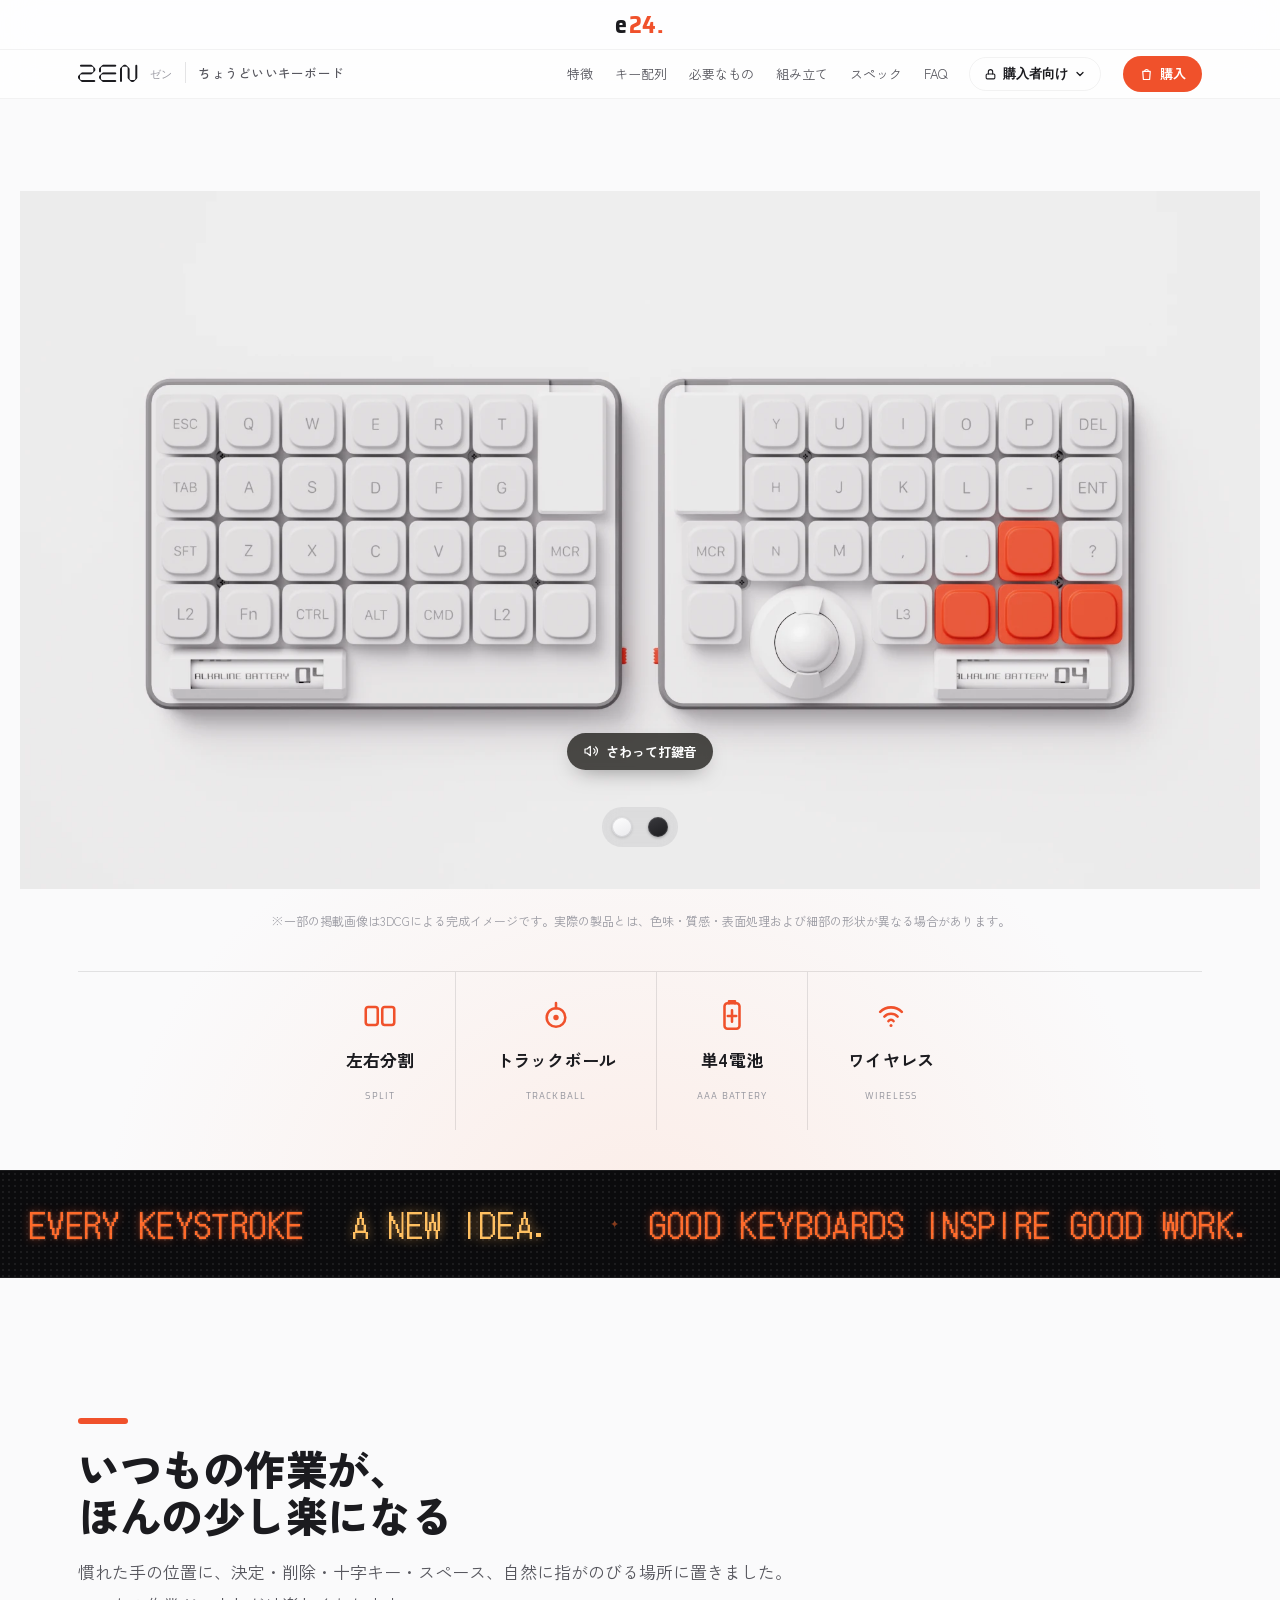
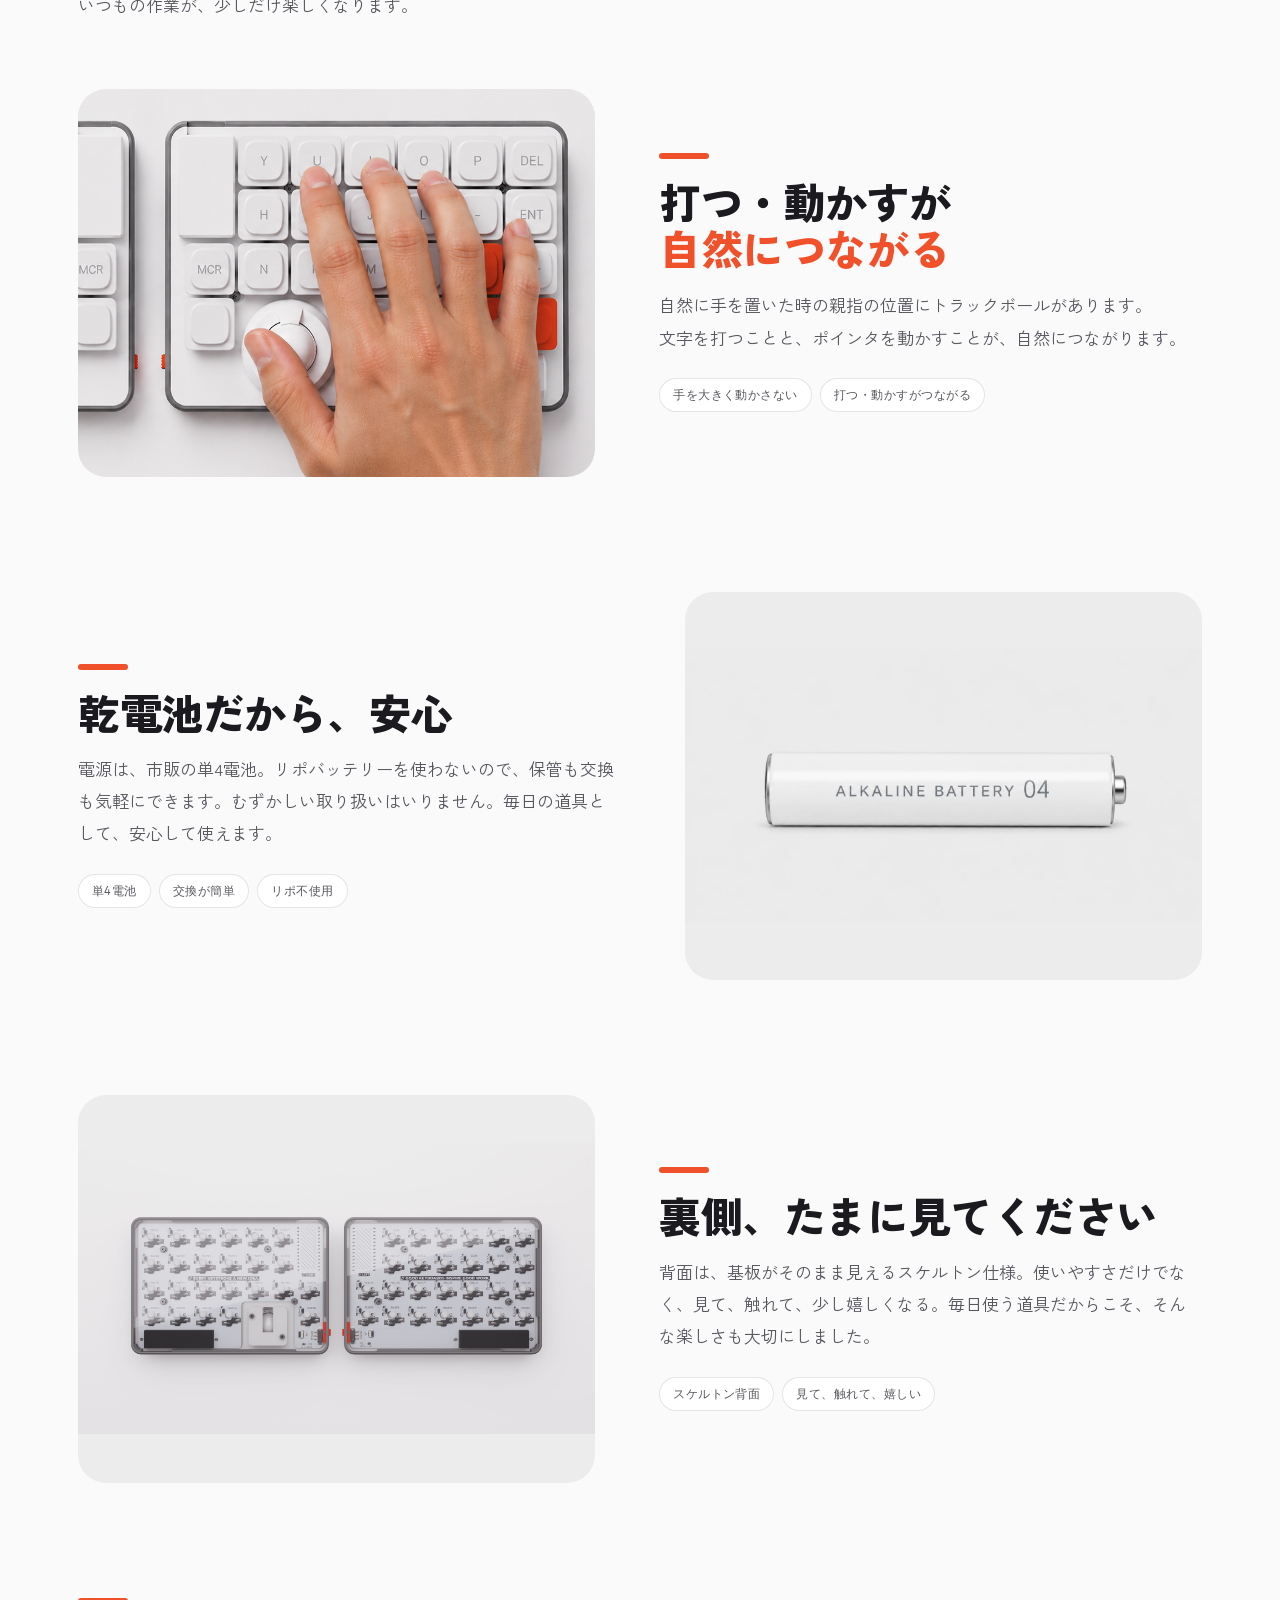
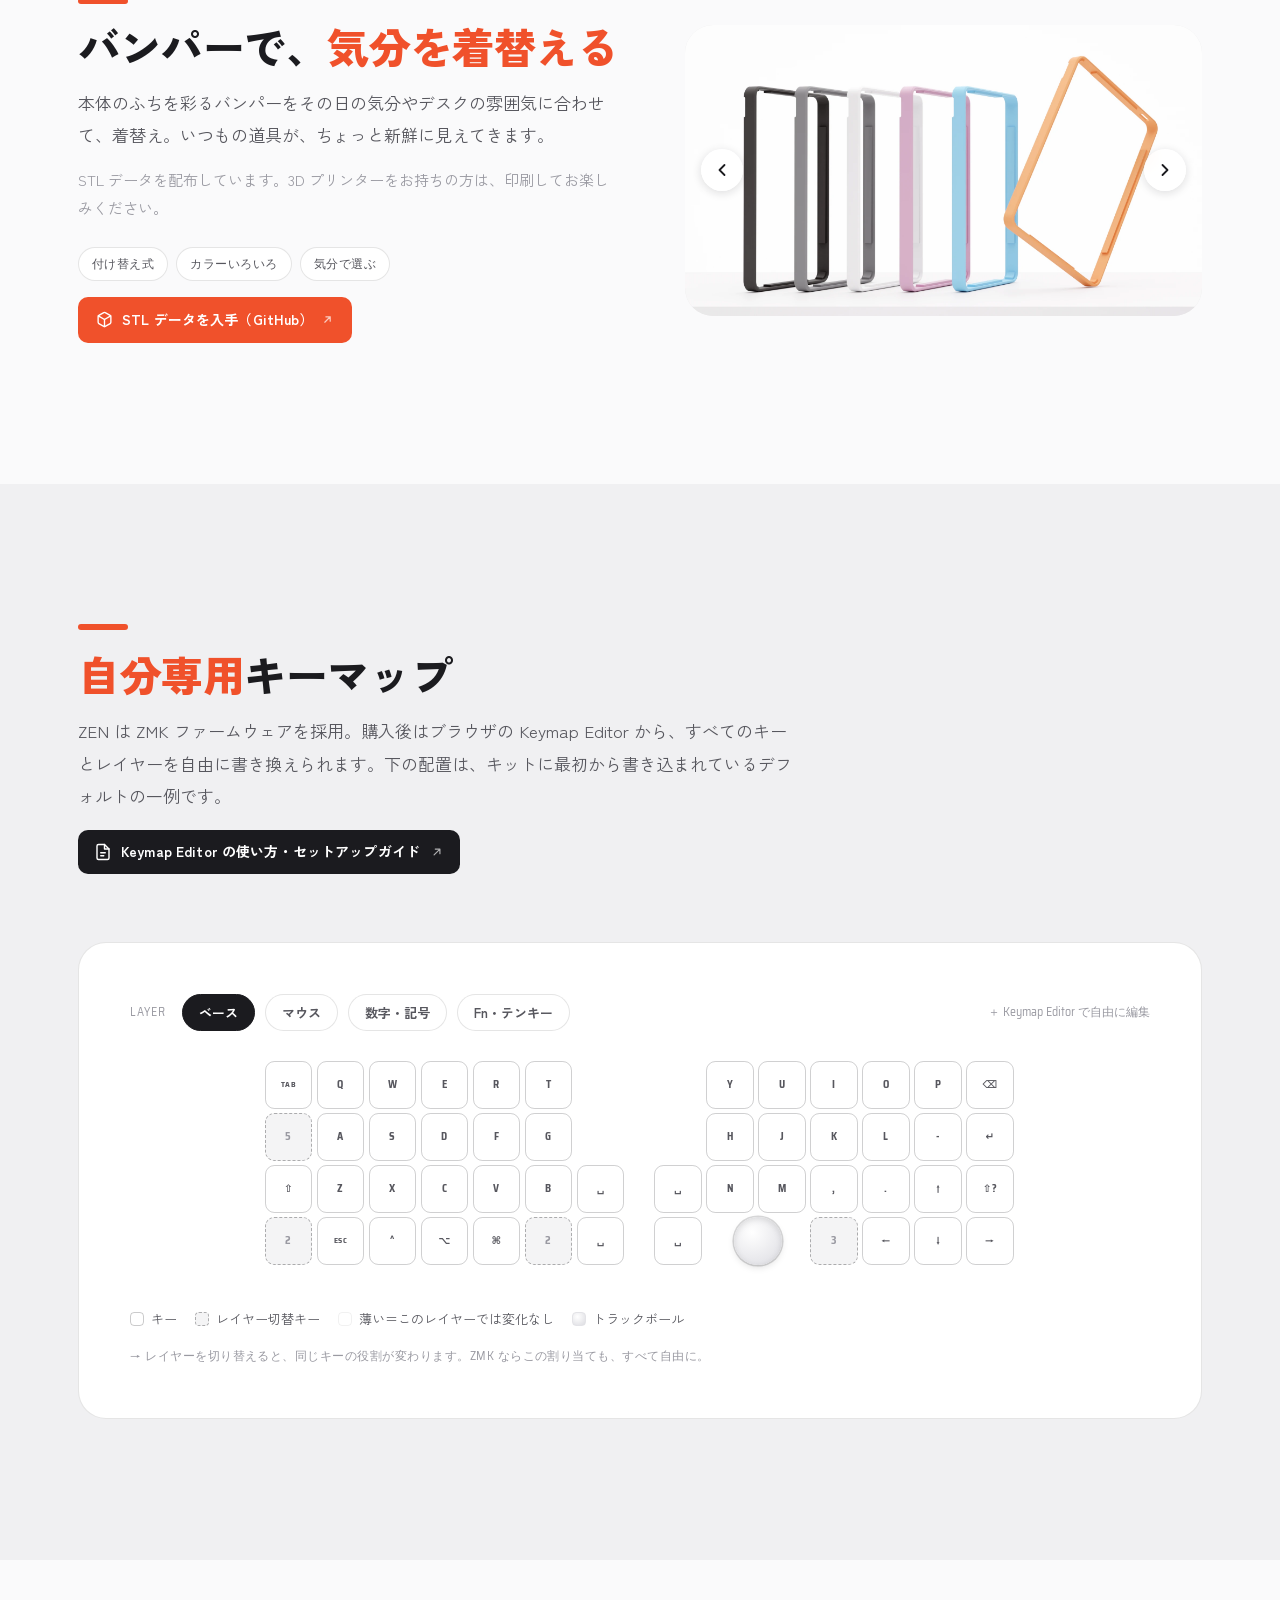
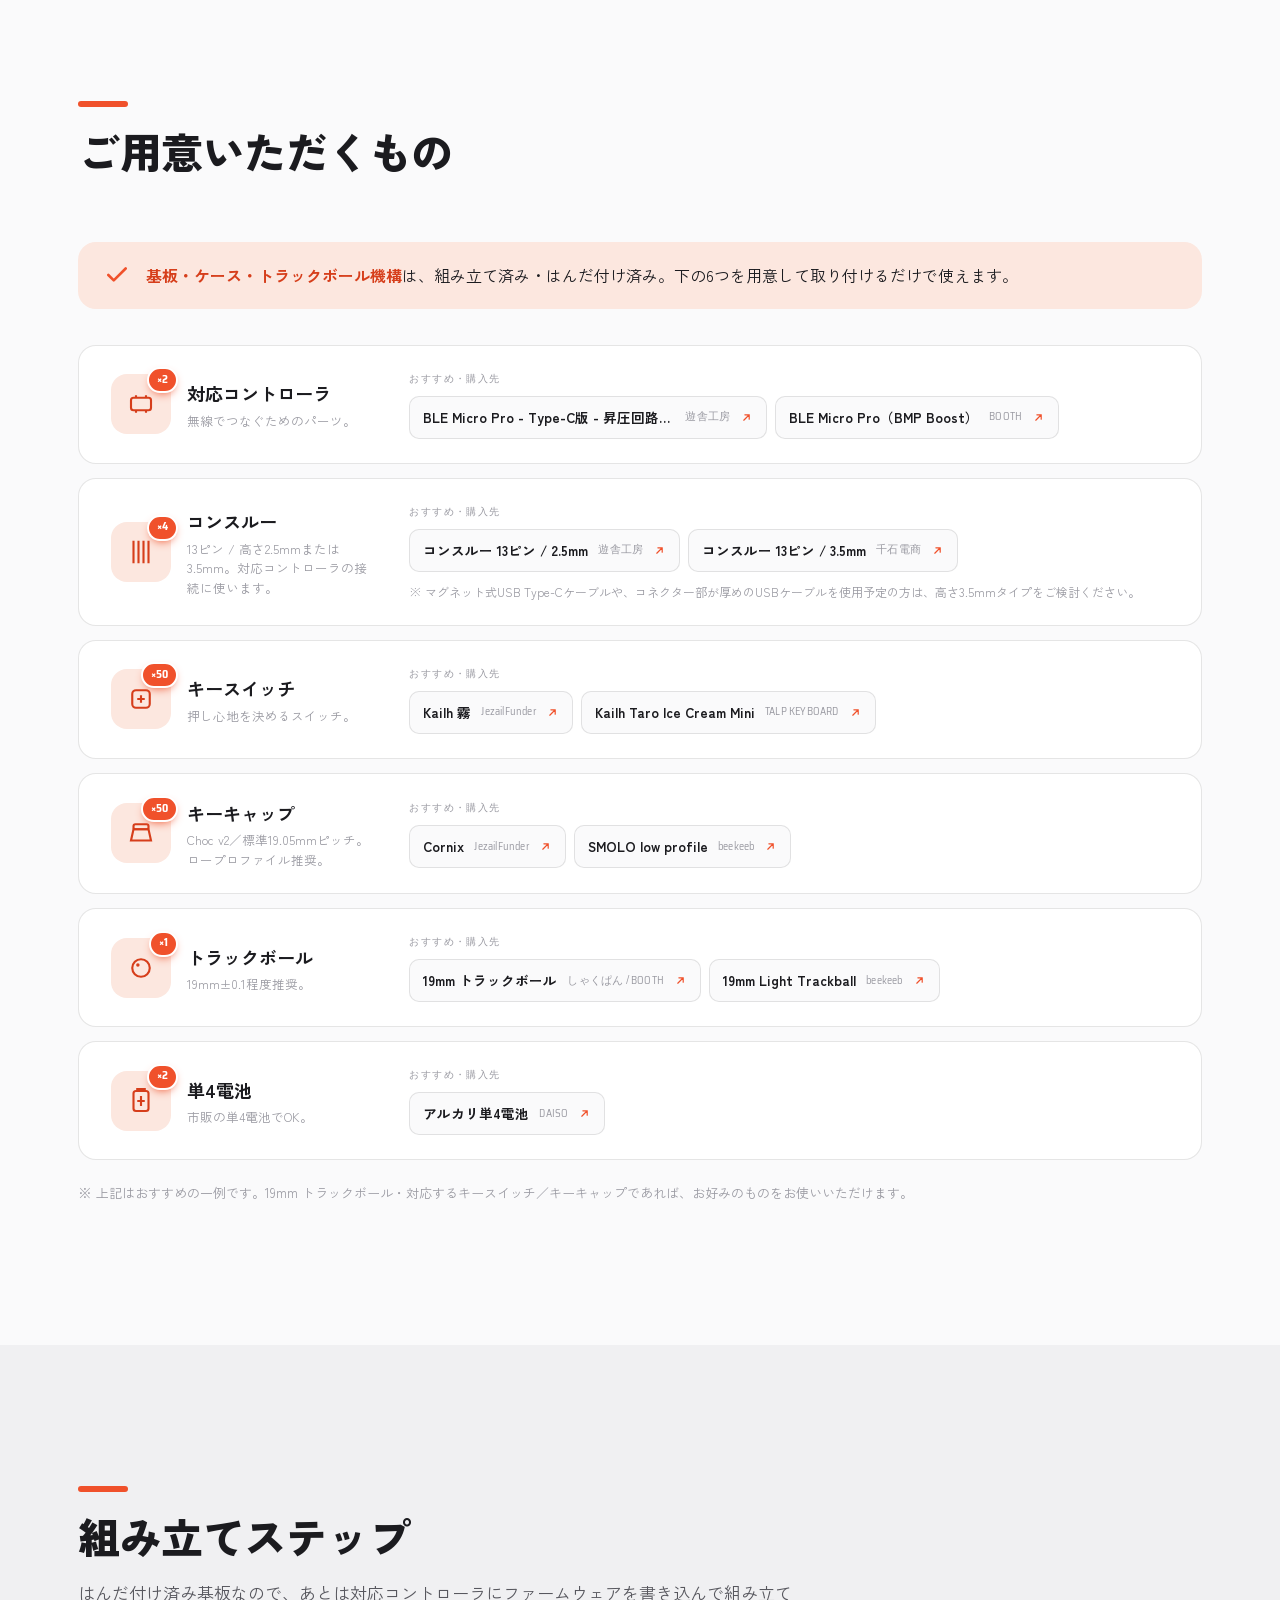
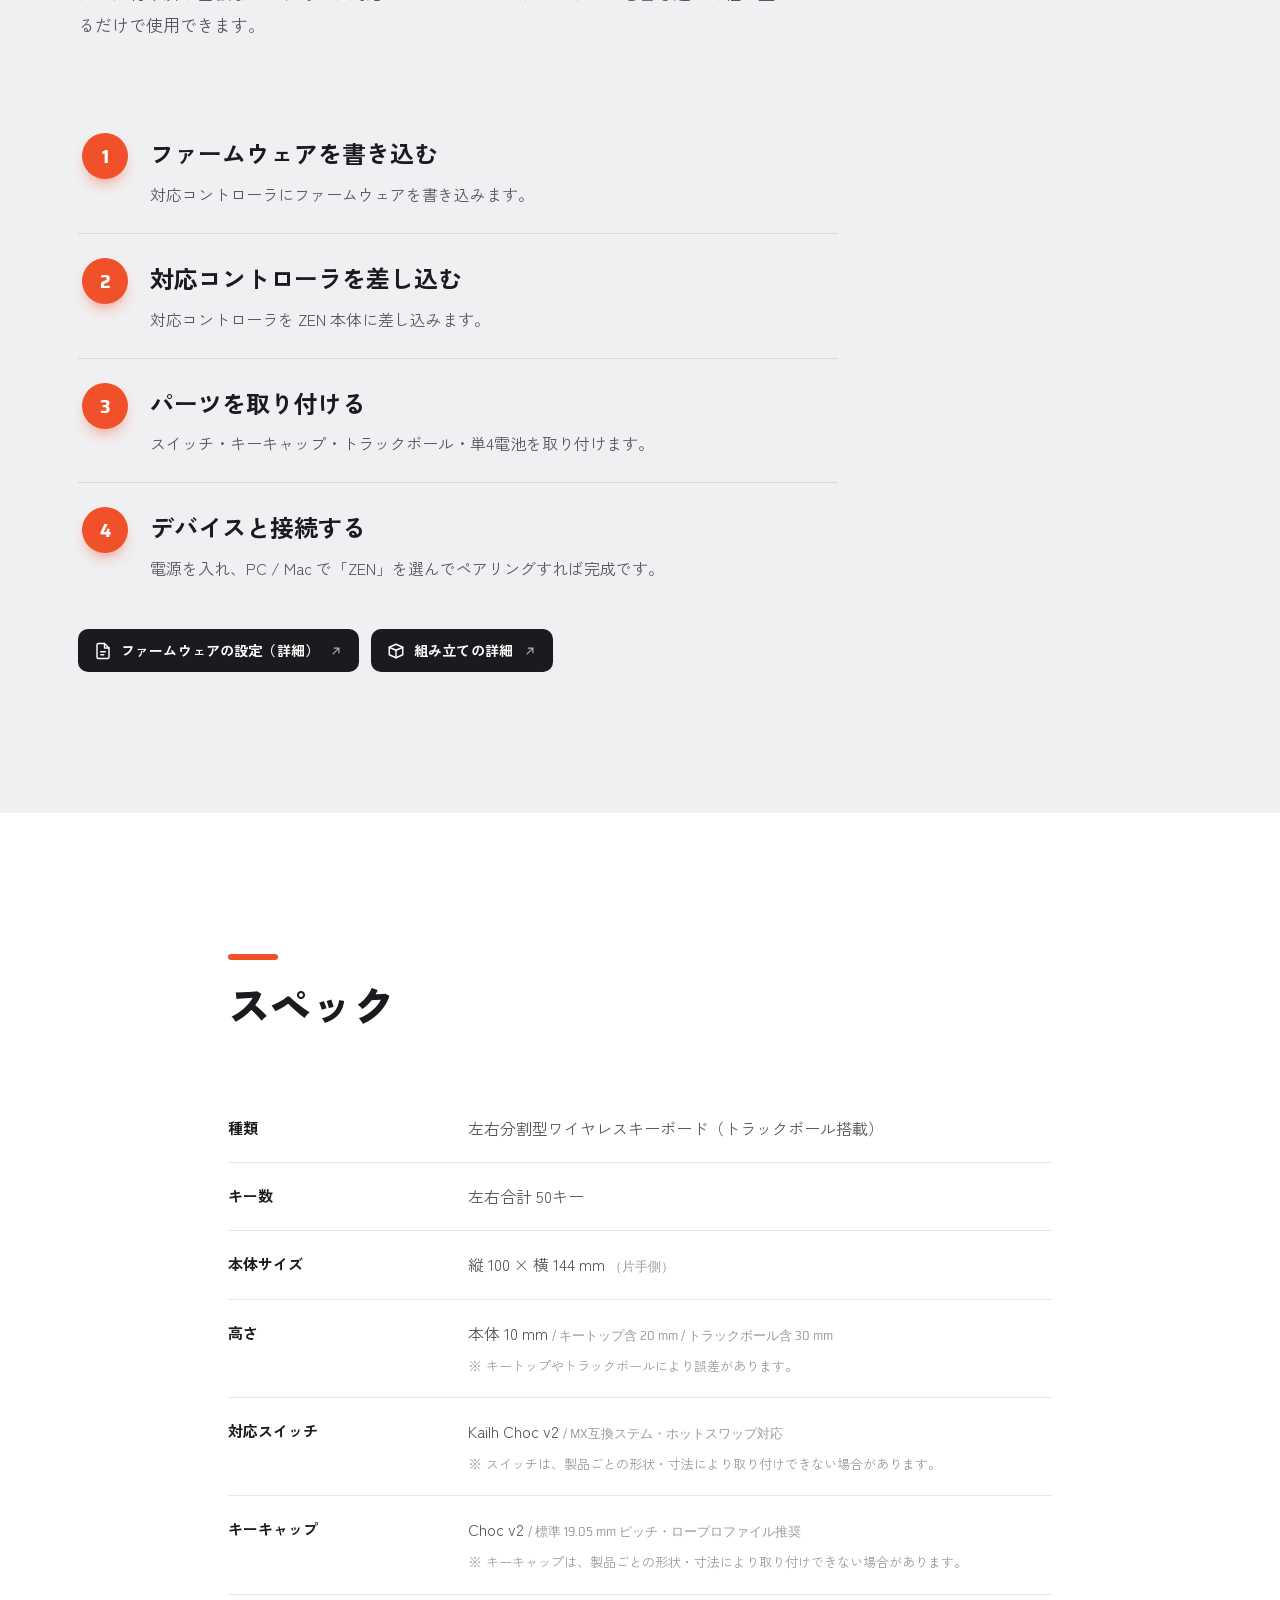
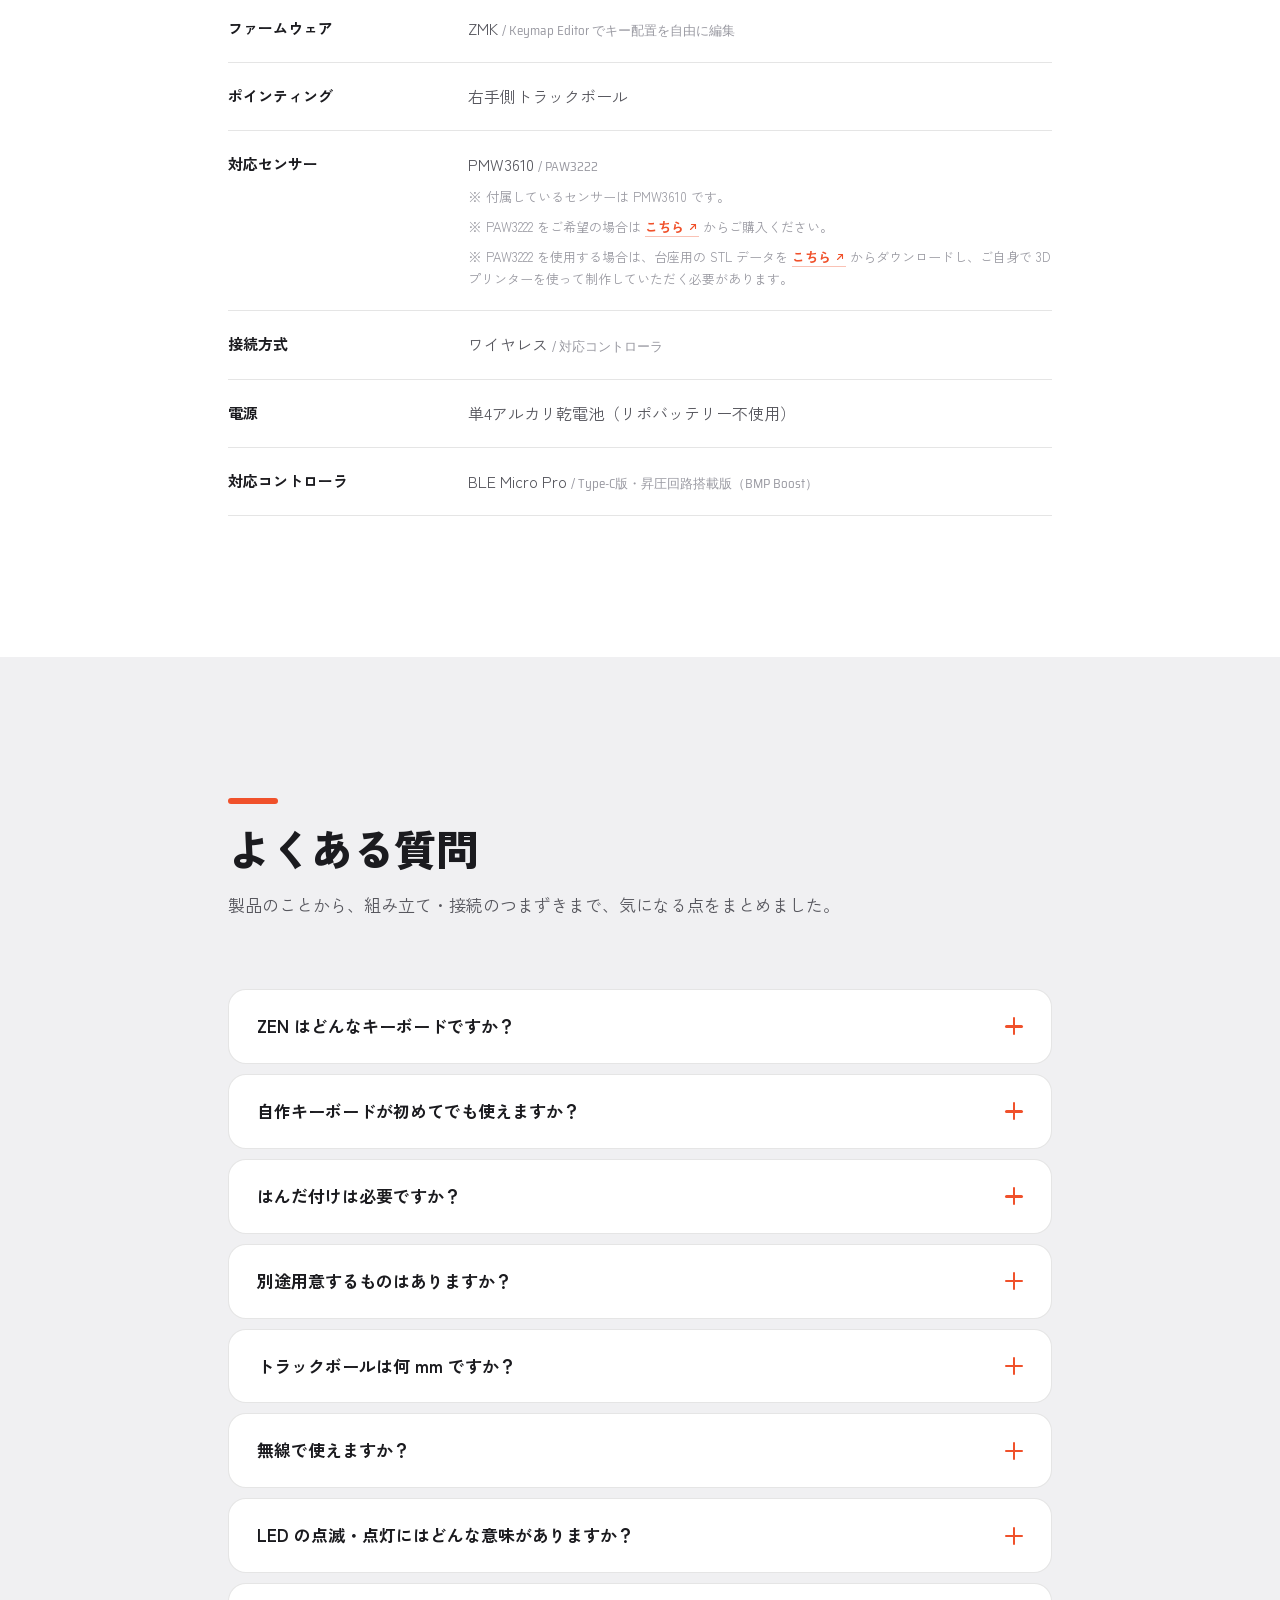
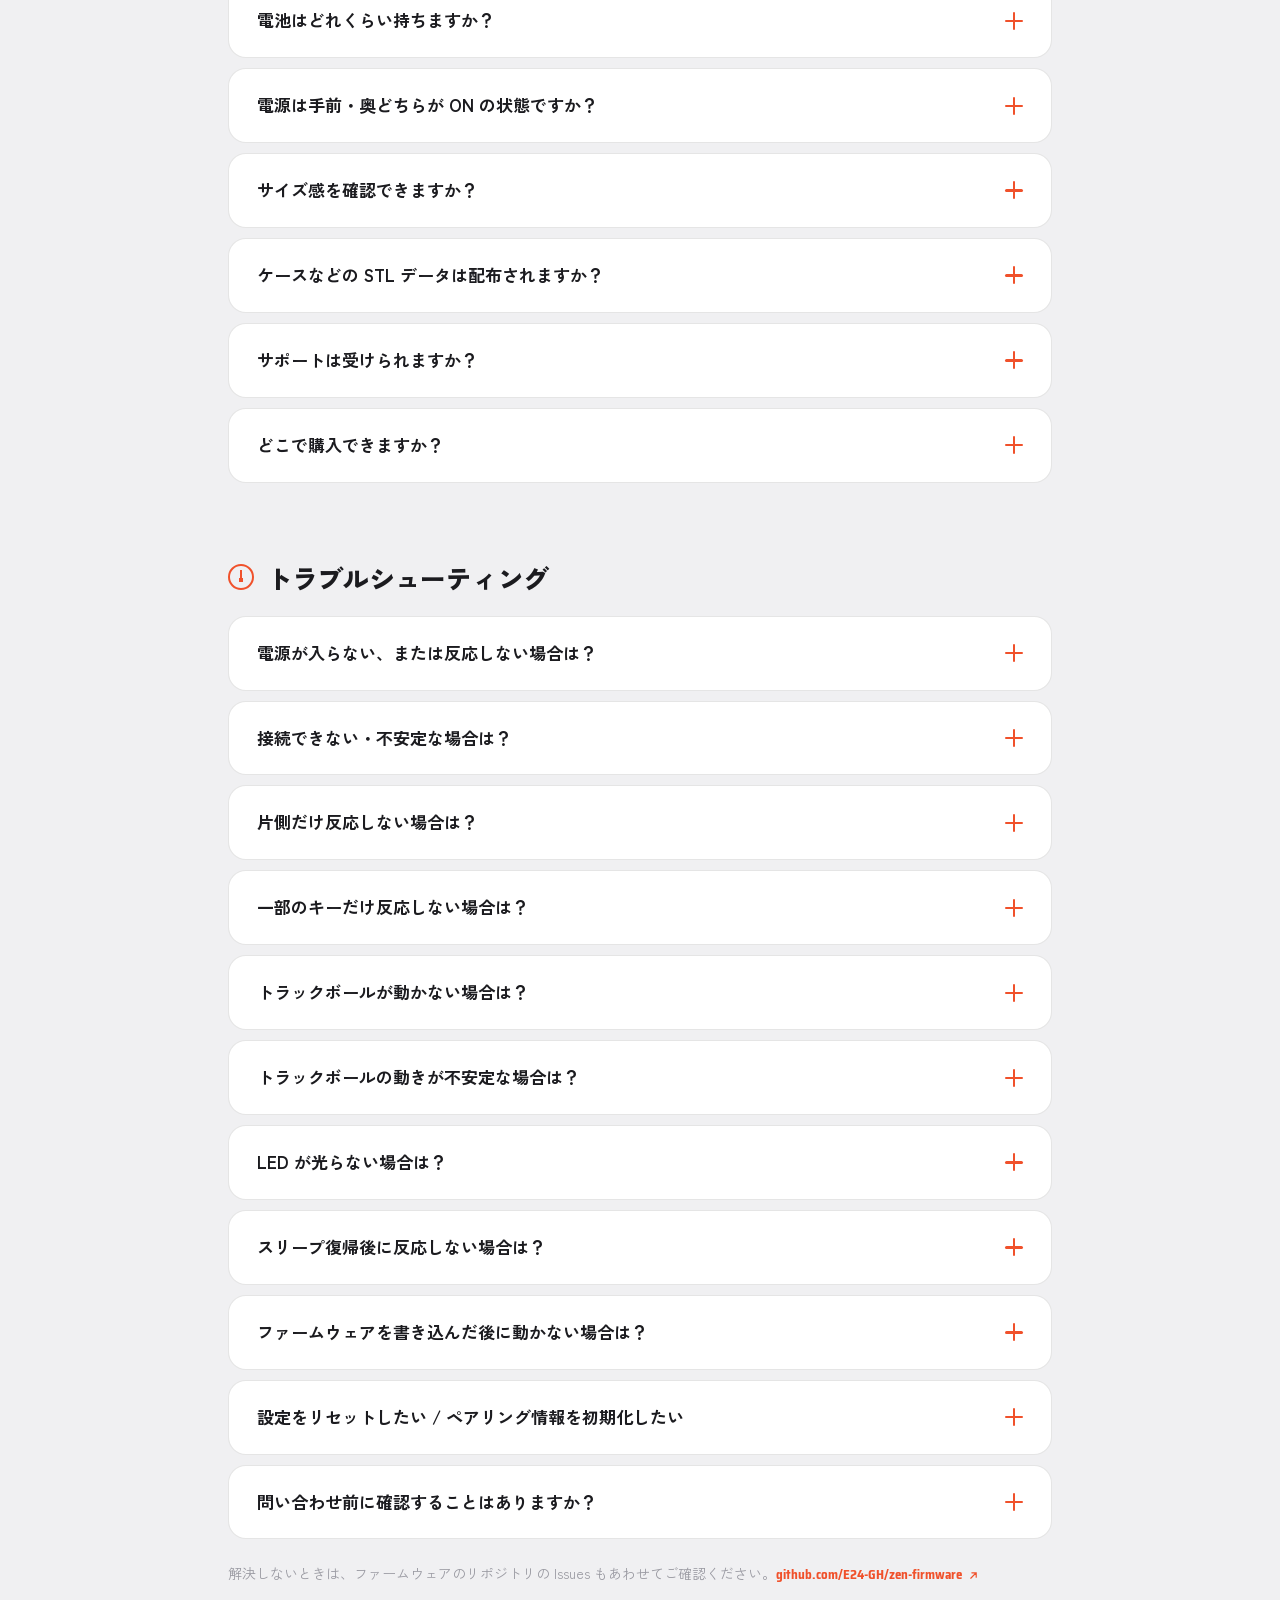
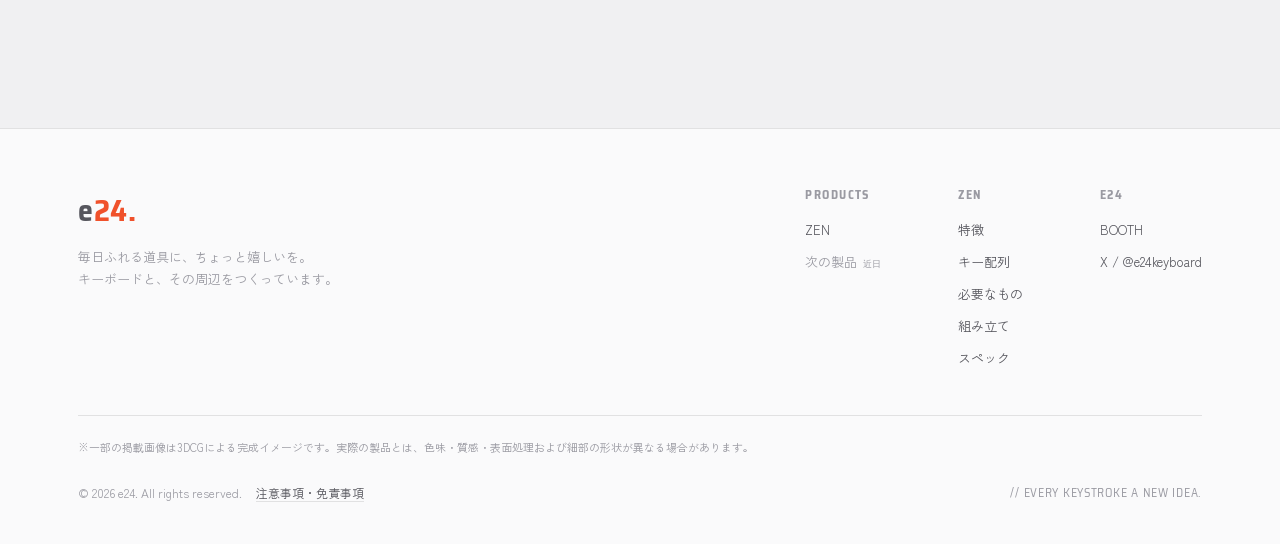
==== commit 4d9d785e: "Restore both Consul height options" ====
--- a/zen/index.html
+++ b/zen/index.html
@@ -287,13 +287,15 @@
       <div class="kit-row">
         <div class="kit-id">
           <div class="kit-ibox"><svg class="kit-icon" viewBox="0 0 24 24" fill="none" stroke="currentColor" stroke-width="1.7"><path d="M6 3v18M10 3v18M14 3v18M18 3v18"/></svg><span class="kit-qty">×4</span></div>
-          <div><div class="t">コンスルー</div><div class="d">13ピン / 高さ3.5mm。対応コントローラの接続に使います。</div></div>
+          <div><div class="t">コンスルー</div><div class="d">13ピン / 高さ2.5mmまたは3.5mm。対応コントローラの接続に使います。</div></div>
         </div>
         <div class="kit-recs">
           <div class="rlabel">おすすめ・購入先</div>
           <div class="rrow">
+            <a class="rec" href="https://shop.yushakobo.jp/products/31?variant=37665714438305" target="_blank" rel="noopener"><span class="rec-name">コンスルー 13ピン / 2.5mm</span><span class="rec-shop">遊舎工房</span><svg class="ext" viewBox="0 0 24 24" fill="none" stroke="currentColor" stroke-width="2.2" stroke-linecap="round" stroke-linejoin="round"><path d="M7 17 17 7M9 7h8v8"/></svg></a>
             <a class="rec" href="https://www.sengoku.co.jp/mod/sgk_cart/detail.php?code=EEHD-6TUF" target="_blank" rel="noopener"><span class="rec-name">コンスルー 13ピン / 3.5mm</span><span class="rec-shop">千石電商</span><svg class="ext" viewBox="0 0 24 24" fill="none" stroke="currentColor" stroke-width="2.2" stroke-linecap="round" stroke-linejoin="round"><path d="M7 17 17 7M9 7h8v8"/></svg></a>
           </div>
+          <p class="rec-note">※ マグネット式USB Type-Cケーブルや、コネクター部が厚めのUSBケーブルを使用予定の方は、高さ3.5mmタイプをご検討ください。</p>
         </div>
       </div>
 
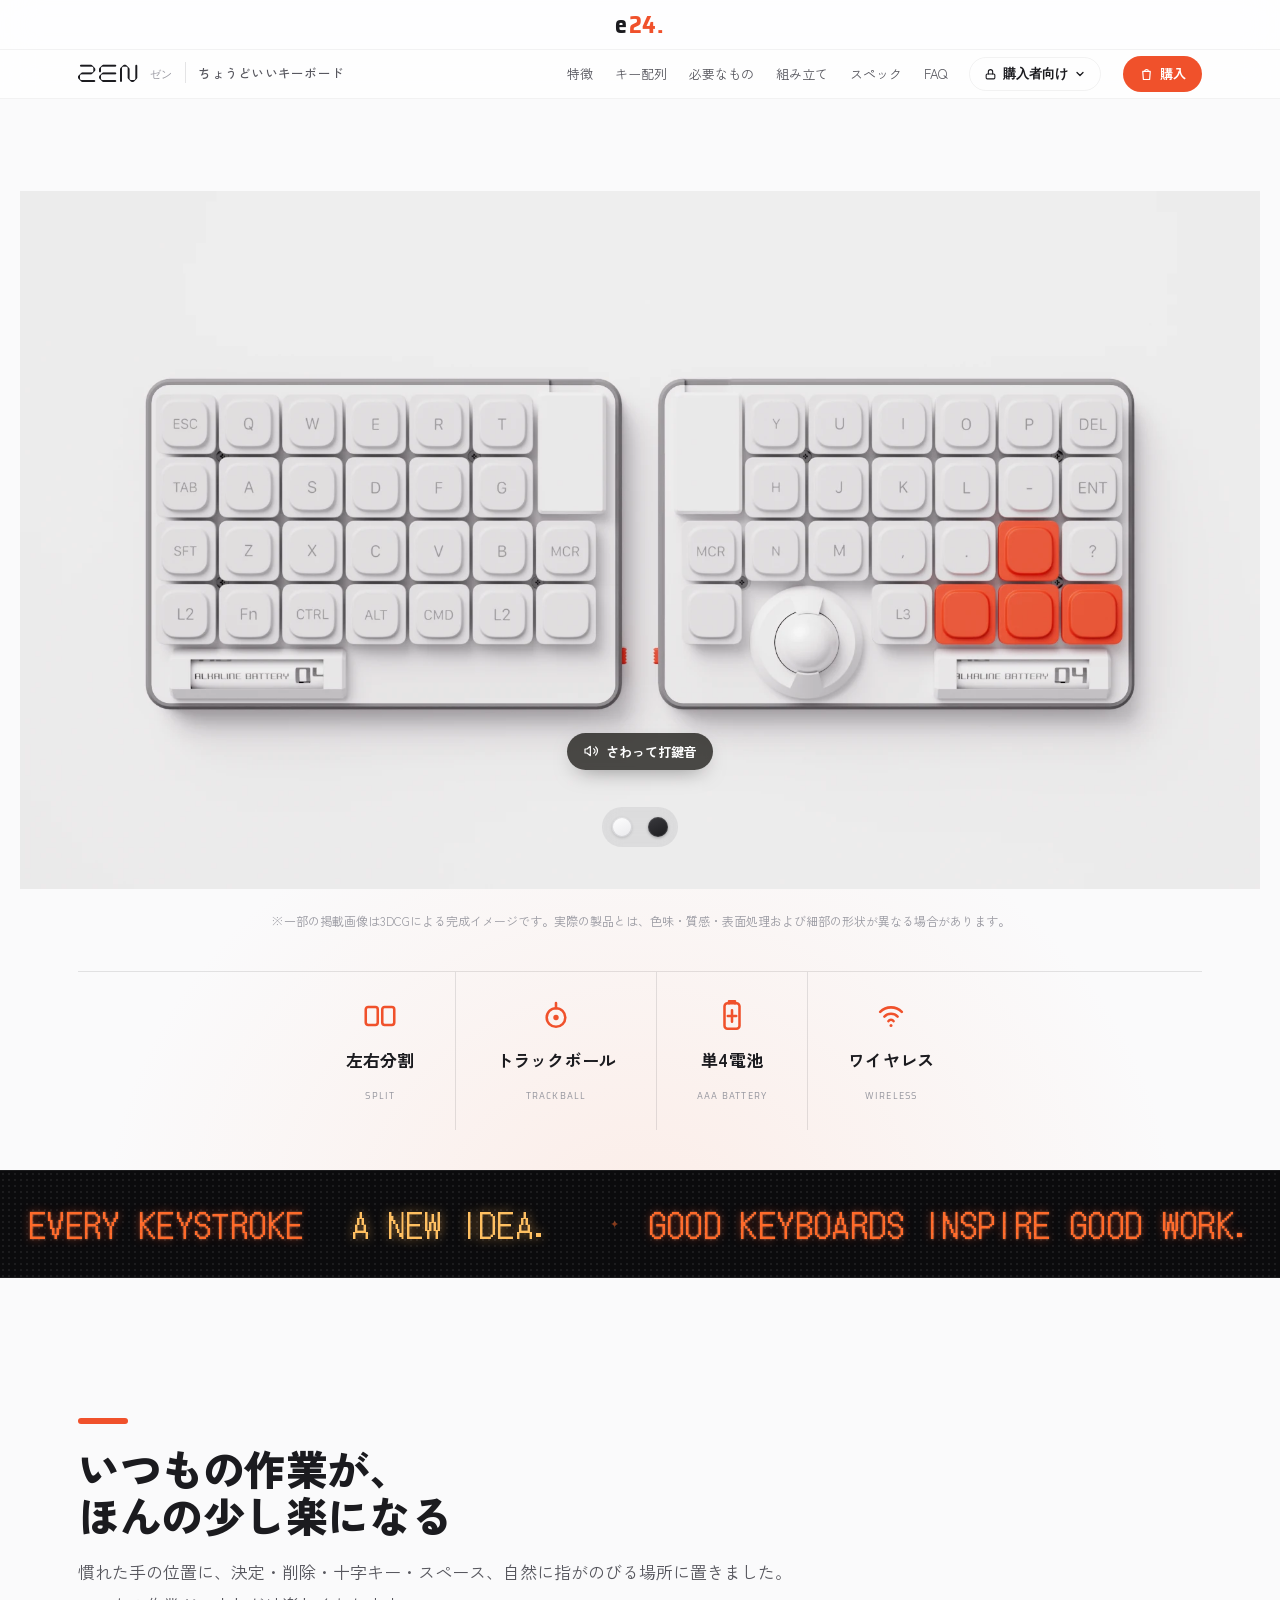
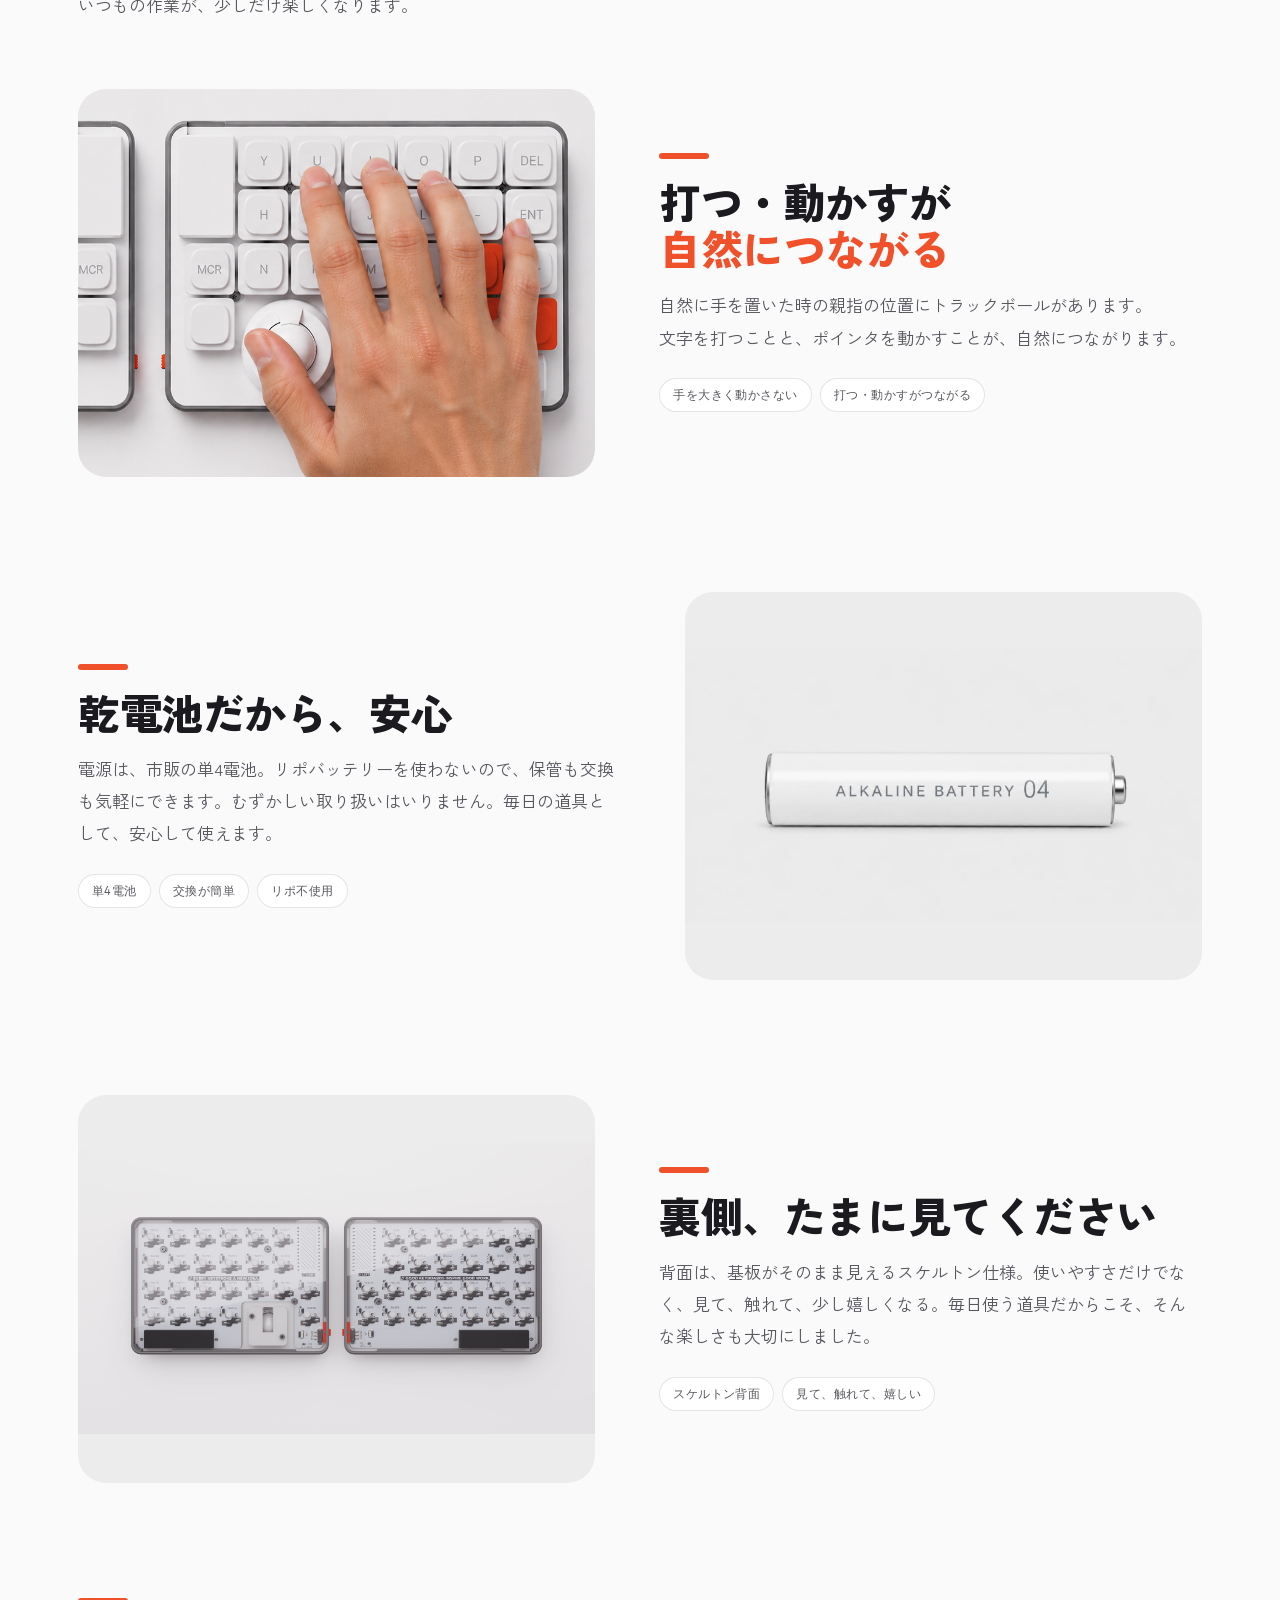
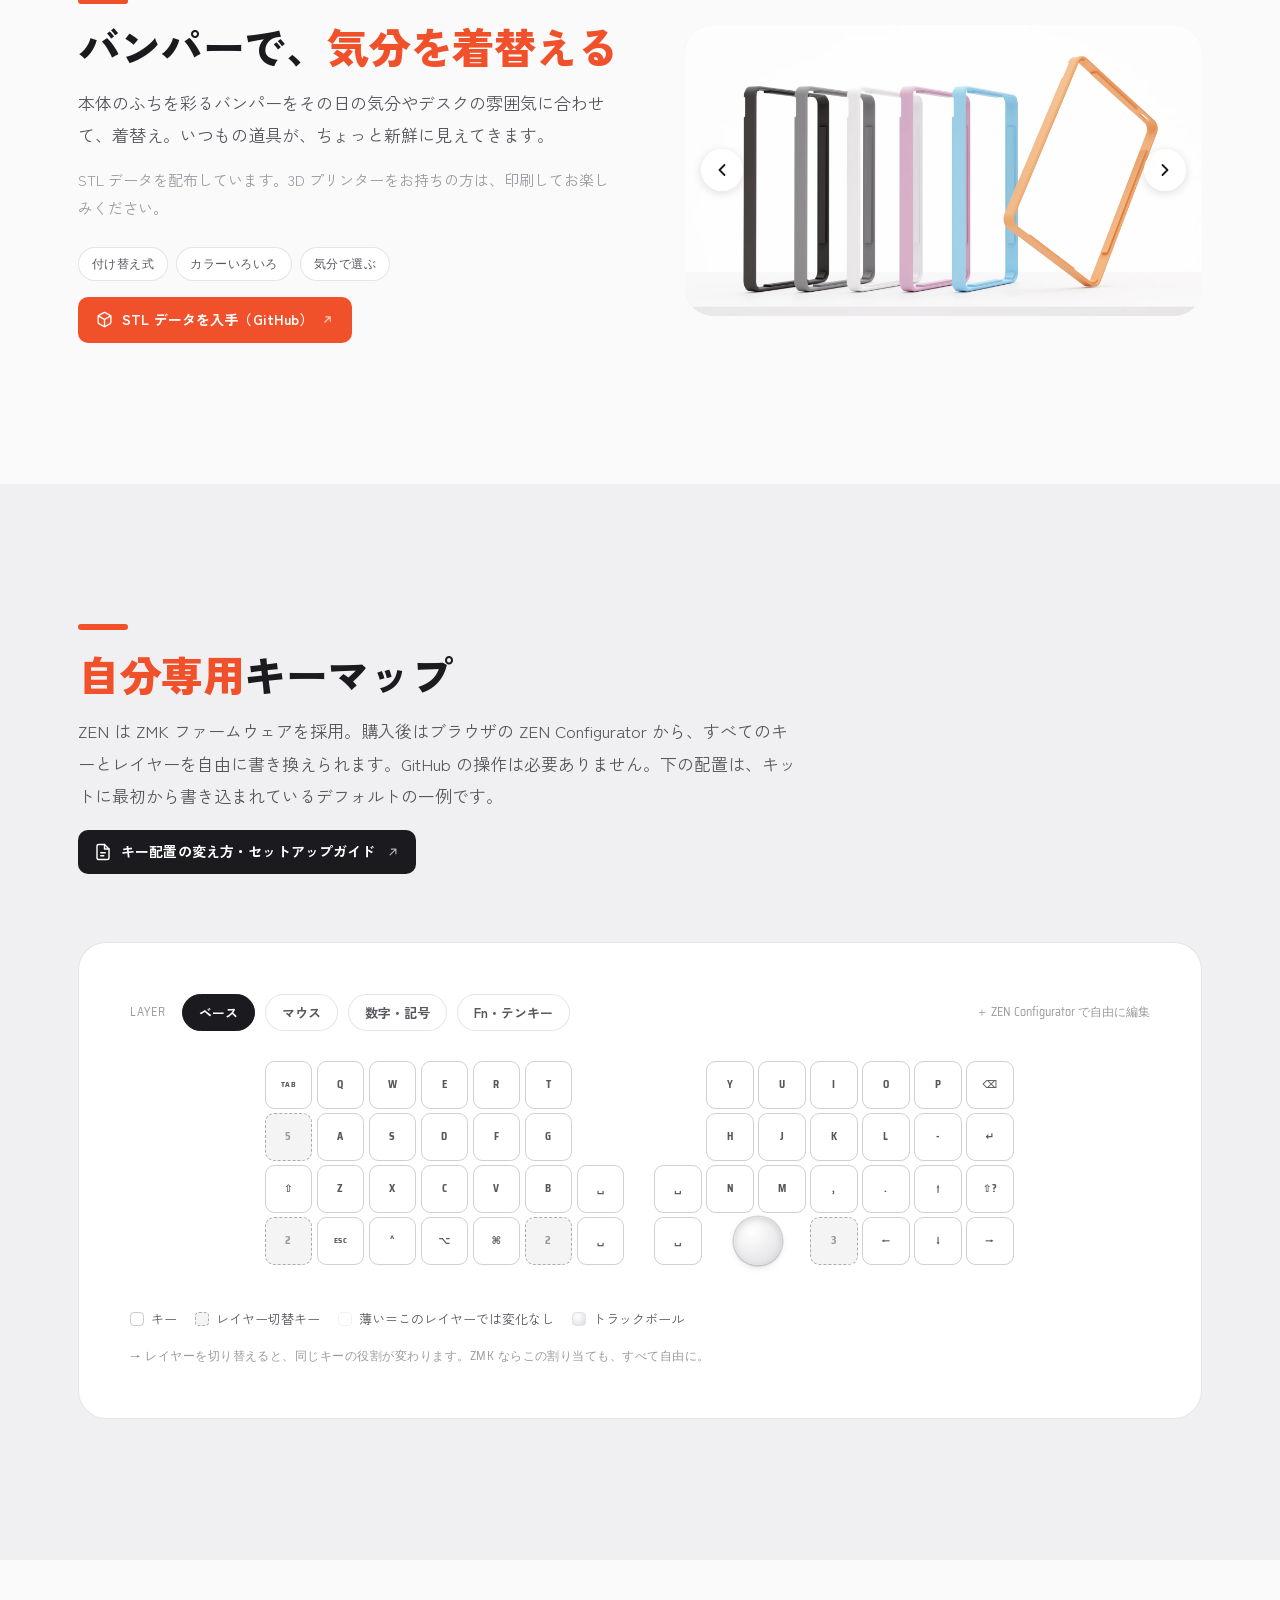
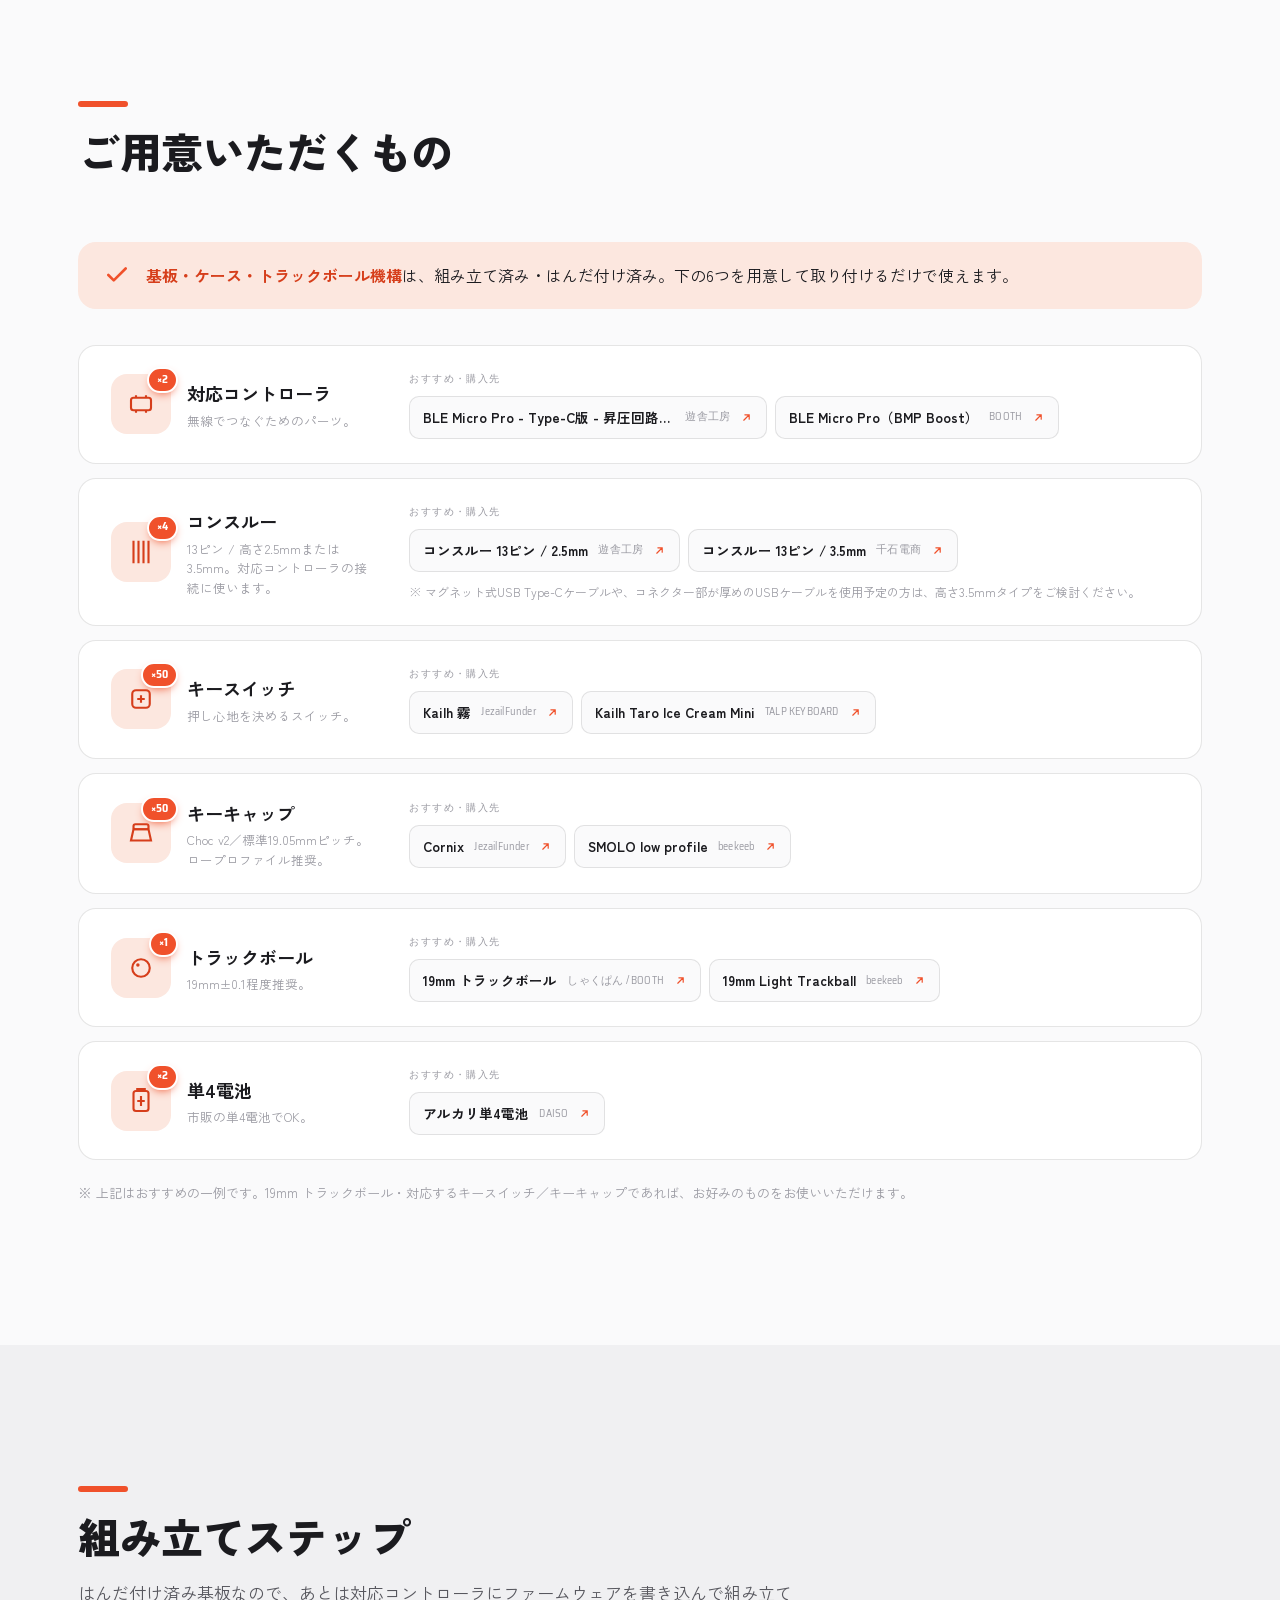
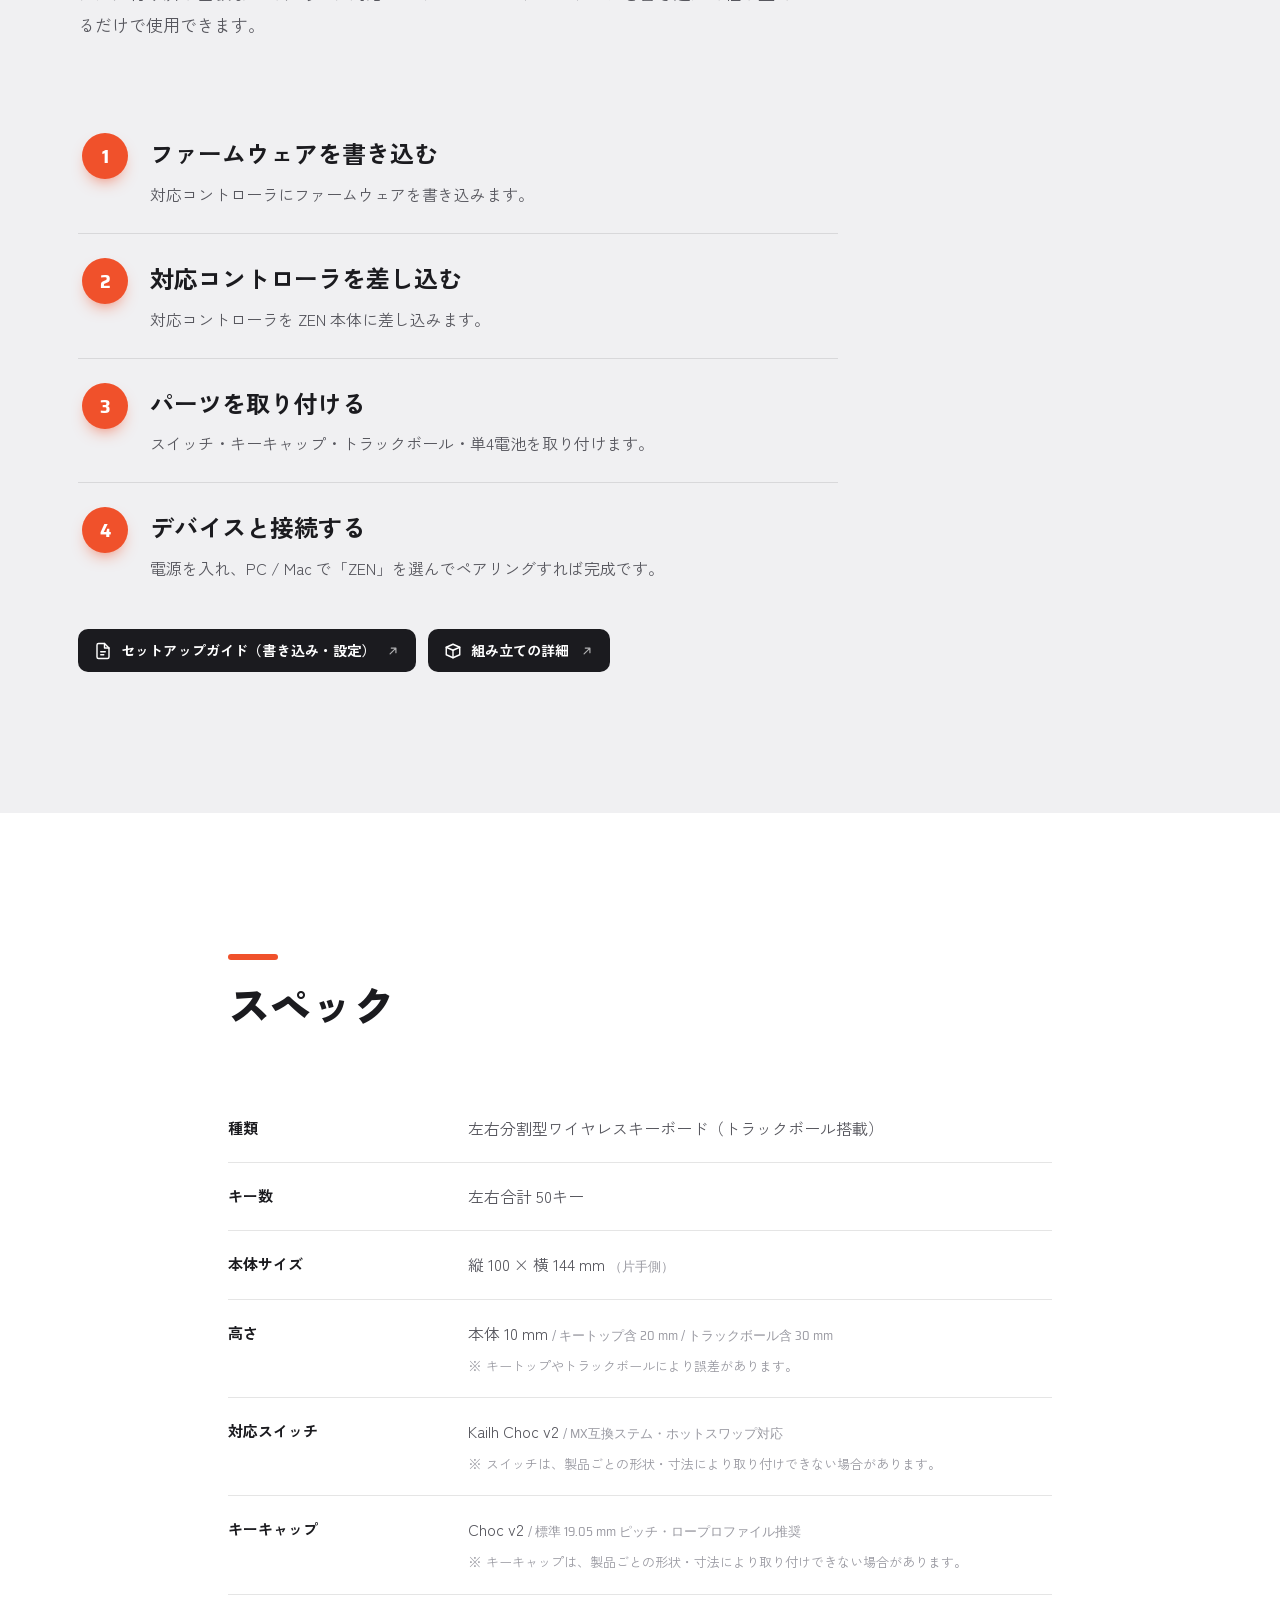
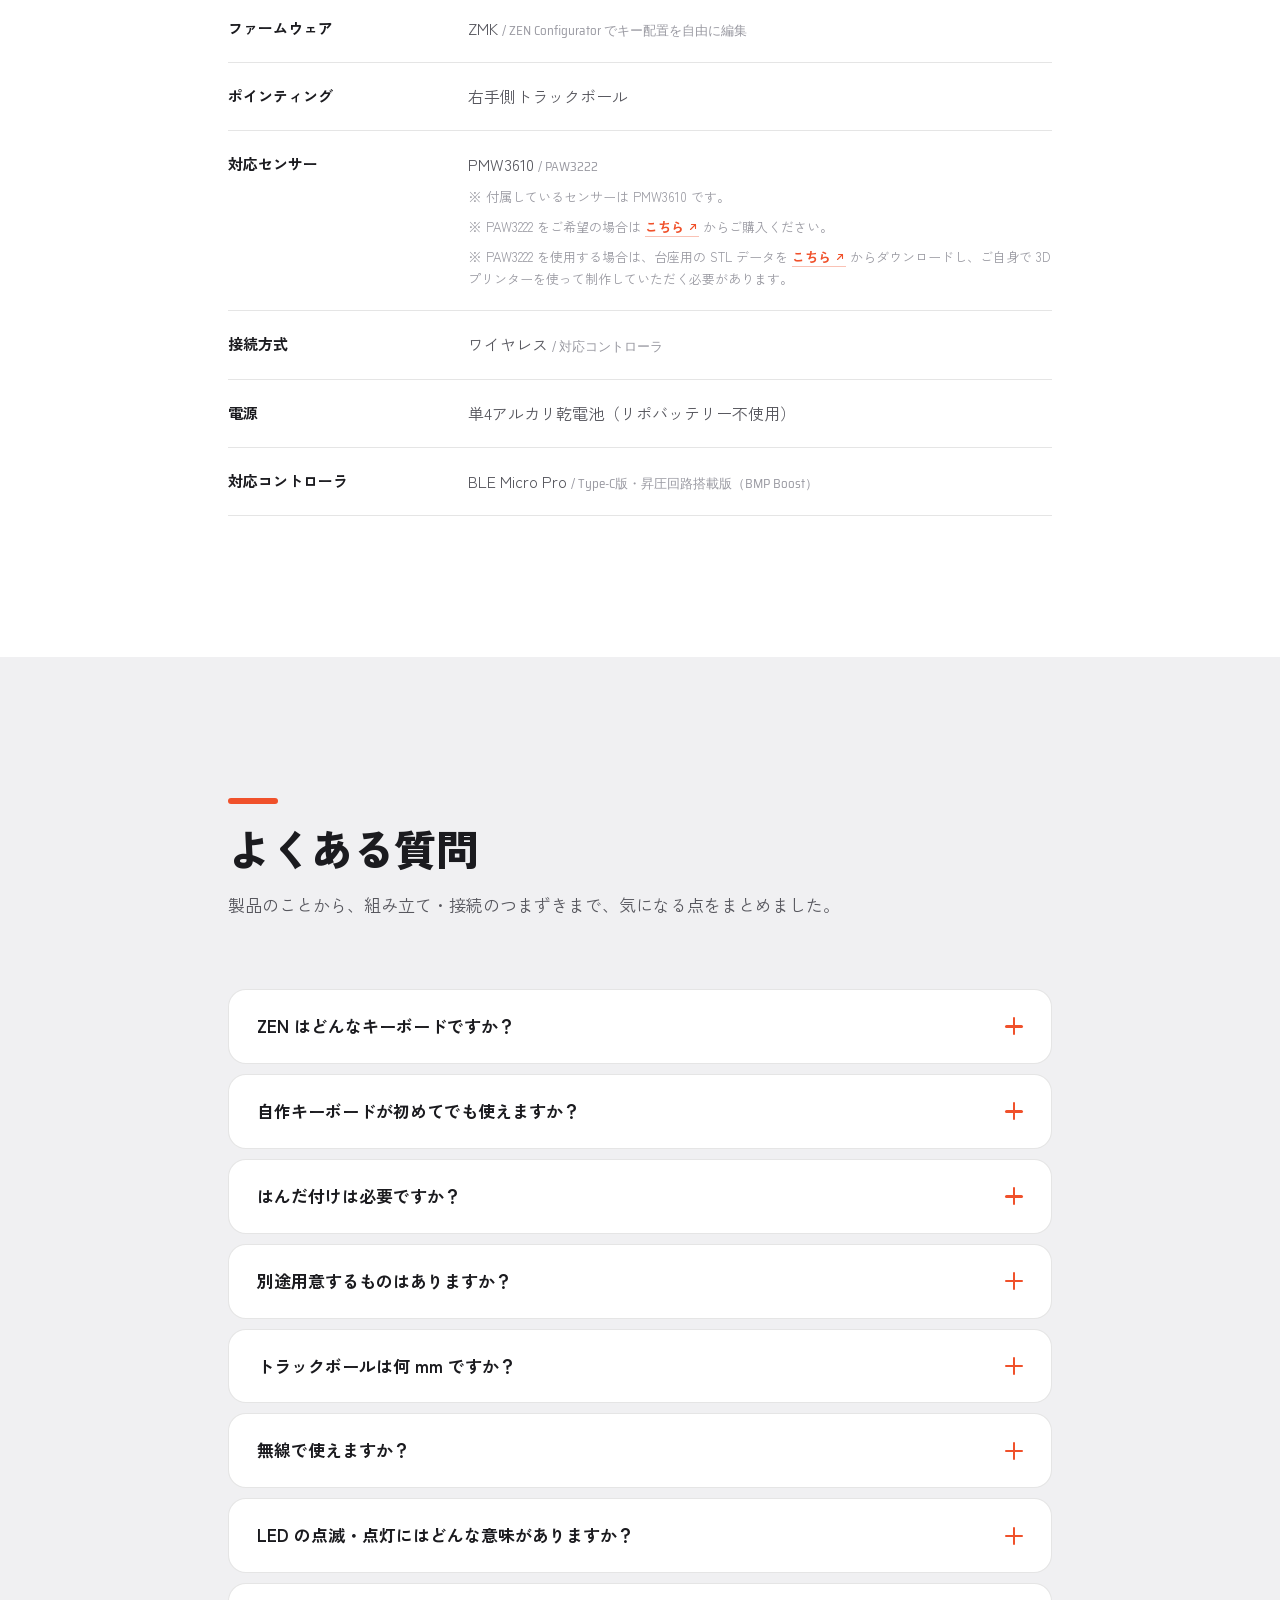
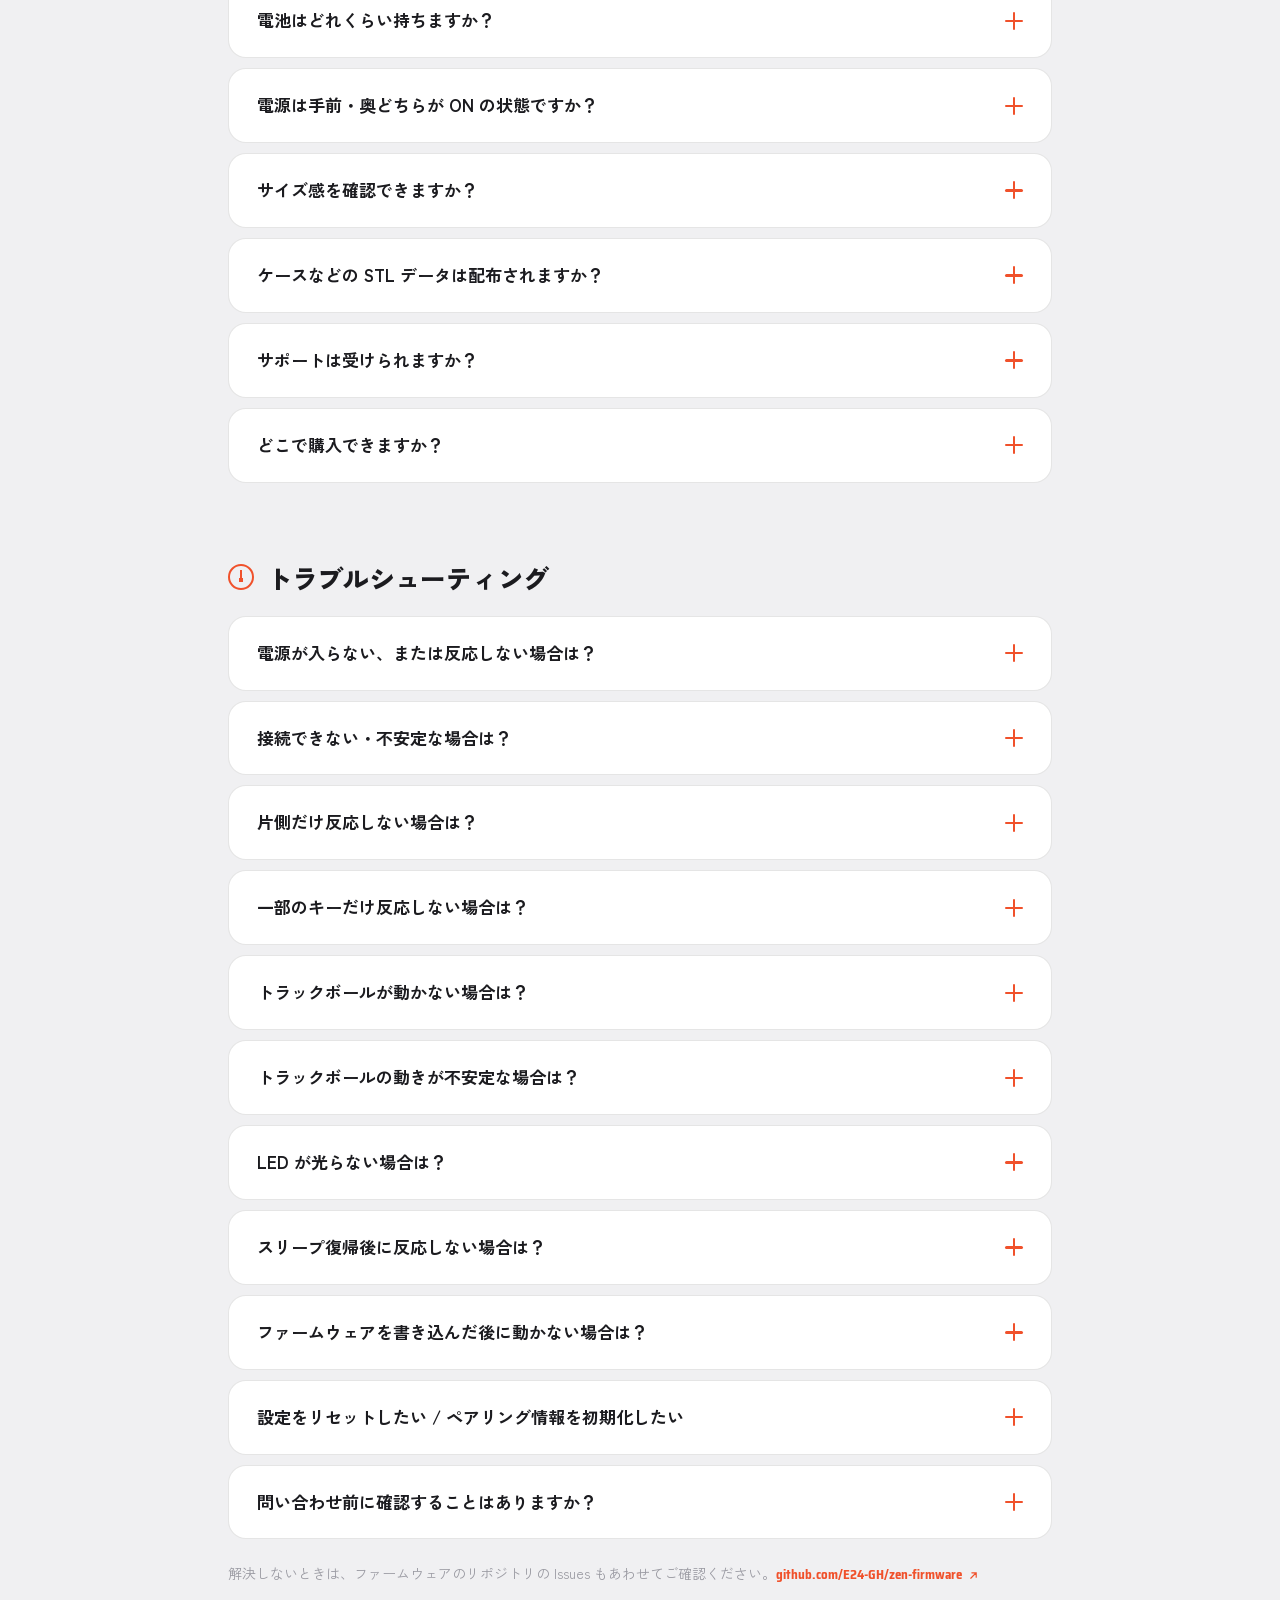
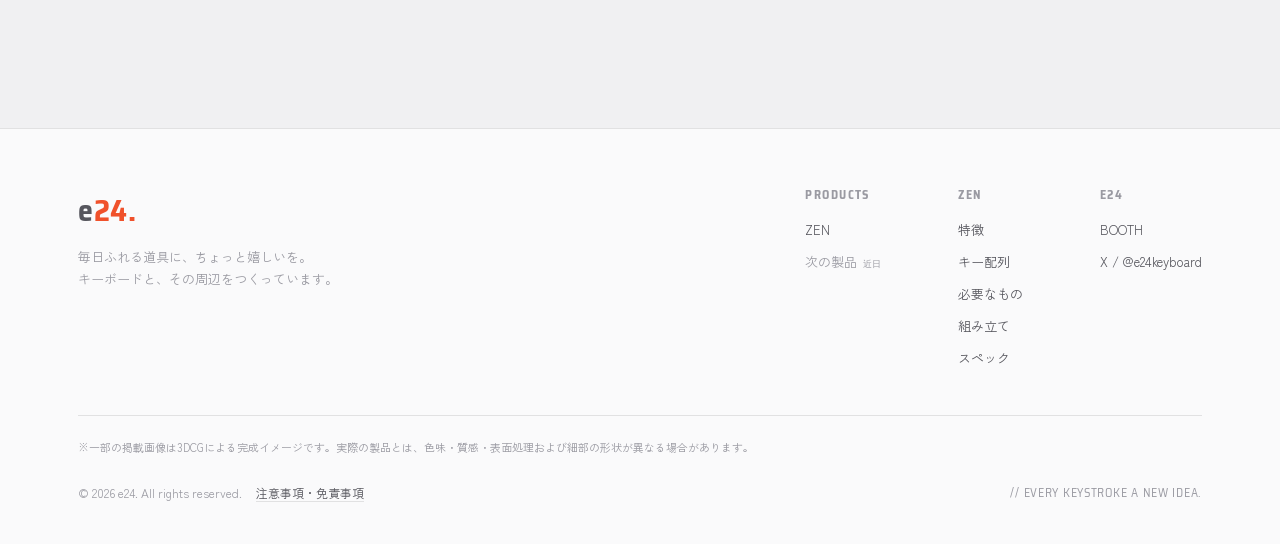
==== commit dab738a2: "Call the guide セットアップ, and stop pointing at Keymap Editor firmware.html is no longer a page about fi" ====
--- a/zen/index.html
+++ b/zen/index.html
@@ -46,7 +46,7 @@
         <a href="#faq">FAQ</a>
         <div class="owner-group">
           <span class="og-label">購入者向け</span>
-          <a href="firmware.html">ファームウェア</a>
+          <a href="firmware.html">セットアップ</a>
           <a href="assembly.html">組み立て方</a>
         </div>
       </nav>
@@ -58,7 +58,7 @@
         </button>
         <div class="subnav-owner-menu">
           <div class="oh">購入者向けメニュー</div>
-          <a href="firmware.html"><svg viewBox="0 0 24 24" fill="none" stroke="currentColor" stroke-width="1.8" stroke-linecap="round" stroke-linejoin="round"><rect x="6" y="6" width="12" height="12" rx="2"/><path d="M9 2v2M15 2v2M9 20v2M15 20v2M2 9h2M2 15h2M20 9h2M20 15h2"/></svg>ファームウェア</a>
+          <a href="firmware.html"><svg viewBox="0 0 24 24" fill="none" stroke="currentColor" stroke-width="1.8" stroke-linecap="round" stroke-linejoin="round"><rect x="6" y="6" width="12" height="12" rx="2"/><path d="M9 2v2M15 2v2M9 20v2M15 20v2M2 9h2M2 15h2M20 9h2M20 15h2"/></svg>セットアップ</a>
           <a href="assembly.html"><svg viewBox="0 0 24 24" fill="none" stroke="currentColor" stroke-width="1.8" stroke-linecap="round" stroke-linejoin="round"><path d="M14.7 6.3a4 4 0 0 0-5.4 5.4L3 18v3h3l6.3-6.3a4 4 0 0 0 5.4-5.4l-2.5 2.5-2.5-.7-.7-2.5z"/></svg>組み立て方</a>
         </div>
       </div>
@@ -225,8 +225,8 @@
     <div class="section-head reveal">
       <span class="tdeco"></span>
       <h2 class="h2"><span class="accent">自分専用</span>キーマップ</h2>
-      <p class="lead">ZEN は ZMK ファームウェアを採用。購入後はブラウザの Keymap Editor から、すべてのキーとレイヤーを自由に書き換えられます。下の配置は、キットに最初から書き込まれているデフォルトの一例です。</p>
-      <a class="fw-link" href="firmware.html" target="_blank" rel="noopener" style="margin-top:18px;"><svg viewBox="0 0 24 24" width="18" height="18" fill="none" stroke="currentColor" stroke-width="1.9" stroke-linecap="round" stroke-linejoin="round" aria-hidden="true"><path d="M14 2H6a2 2 0 0 0-2 2v16a2 2 0 0 0 2 2h12a2 2 0 0 0 2-2V8z"/><path d="M14 2v6h6M9 13h6M9 17h4"/></svg><span>Keymap Editor の使い方・セットアップガイド</span><svg class="ext" viewBox="0 0 24 24" width="14" height="14" fill="none" stroke="currentColor" stroke-width="2" stroke-linecap="round" stroke-linejoin="round" aria-hidden="true"><path d="M7 17 17 7M9 7h8v8"/></svg></a>
+      <p class="lead">ZEN は ZMK ファームウェアを採用。購入後はブラウザの ZEN Configurator から、すべてのキーとレイヤーを自由に書き換えられます。GitHub の操作は必要ありません。下の配置は、キットに最初から書き込まれているデフォルトの一例です。</p>
+      <a class="fw-link" href="firmware.html" target="_blank" rel="noopener" style="margin-top:18px;"><svg viewBox="0 0 24 24" width="18" height="18" fill="none" stroke="currentColor" stroke-width="1.9" stroke-linecap="round" stroke-linejoin="round" aria-hidden="true"><path d="M14 2H6a2 2 0 0 0-2 2v16a2 2 0 0 0 2 2h12a2 2 0 0 0 2-2V8z"/><path d="M14 2v6h6M9 13h6M9 17h4"/></svg><span>キー配置の変え方・セットアップガイド</span><svg class="ext" viewBox="0 0 24 24" width="14" height="14" fill="none" stroke="currentColor" stroke-width="2" stroke-linecap="round" stroke-linejoin="round" aria-hidden="true"><path d="M7 17 17 7M9 7h8v8"/></svg></a>
     </div>
 
     <div class="keymap-wrap reveal d1">
@@ -236,7 +236,7 @@
         <button class="cat-btn" data-layer="1">マウス</button>
         <button class="cat-btn" data-layer="2">数字・記号</button>
         <button class="cat-btn" data-layer="3">Fn・テンキー</button>
-        <span class="km-editor-note">＋ Keymap Editor で自由に編集</span>
+        <span class="km-editor-note">＋ ZEN Configurator で自由に編集</span>
       </div>
 
       <div class="board">
@@ -375,7 +375,7 @@
       <li class="step"><div class="step-n">4</div><div class="step-body"><h4>デバイスと接続する</h4><p>電源を入れ、PC / Mac で「ZEN」を選んでペアリングすれば完成です。</p></div></li>
     </ol>
     <div class="setup-links reveal d2">
-      <a class="fw-link" href="firmware.html" target="_blank" rel="noopener"><svg viewBox="0 0 24 24" width="18" height="18" fill="none" stroke="currentColor" stroke-width="1.9" stroke-linecap="round" stroke-linejoin="round" aria-hidden="true"><path d="M14 2H6a2 2 0 0 0-2 2v16a2 2 0 0 0 2 2h12a2 2 0 0 0 2-2V8z"/><path d="M14 2v6h6M9 13h6M9 17h4"/></svg><span>ファームウェアの設定（詳細）</span><svg class="ext" viewBox="0 0 24 24" width="14" height="14" fill="none" stroke="currentColor" stroke-width="2" stroke-linecap="round" stroke-linejoin="round" aria-hidden="true"><path d="M7 17 17 7M9 7h8v8"/></svg></a>
+      <a class="fw-link" href="firmware.html" target="_blank" rel="noopener"><svg viewBox="0 0 24 24" width="18" height="18" fill="none" stroke="currentColor" stroke-width="1.9" stroke-linecap="round" stroke-linejoin="round" aria-hidden="true"><path d="M14 2H6a2 2 0 0 0-2 2v16a2 2 0 0 0 2 2h12a2 2 0 0 0 2-2V8z"/><path d="M14 2v6h6M9 13h6M9 17h4"/></svg><span>セットアップガイド（書き込み・設定）</span><svg class="ext" viewBox="0 0 24 24" width="14" height="14" fill="none" stroke="currentColor" stroke-width="2" stroke-linecap="round" stroke-linejoin="round" aria-hidden="true"><path d="M7 17 17 7M9 7h8v8"/></svg></a>
       <a class="fw-link" href="assembly.html" target="_blank" rel="noopener"><svg viewBox="0 0 24 24" width="18" height="18" fill="none" stroke="currentColor" stroke-width="1.9" stroke-linecap="round" stroke-linejoin="round" aria-hidden="true"><path d="M3 7l9-4 9 4-9 4-9-4z"/><path d="M3 7v10l9 4 9-4V7"/><path d="M12 11v10"/></svg><span>組み立ての詳細</span><svg class="ext" viewBox="0 0 24 24" width="14" height="14" fill="none" stroke="currentColor" stroke-width="2" stroke-linecap="round" stroke-linejoin="round" aria-hidden="true"><path d="M7 17 17 7M9 7h8v8"/></svg></a>
     </div>
   </div>
@@ -402,7 +402,7 @@
         <tr><th>キーキャップ</th><td>Choc v2 <span class="mono">/ 標準 19.05 mm ピッチ・ロープロファイル推奨</span>
           <span class="spec-note">※ キーキャップは、製品ごとの形状・寸法により取り付けできない場合があります。</span>
         </td></tr>
-        <tr><th>ファームウェア</th><td>ZMK <span class="mono">/ Keymap Editor でキー配置を自由に編集</span></td></tr>
+        <tr><th>ファームウェア</th><td>ZMK <span class="mono">/ ZEN Configurator でキー配置を自由に編集</span></td></tr>
         <tr><th>ポインティング</th><td>右手側トラックボール</td></tr>
         <tr><th>対応センサー</th><td>PMW3610 <span class="mono">/ PAW3222</span>
           <span class="spec-note">※ 付属しているセンサーは PMW3610 です。</span>
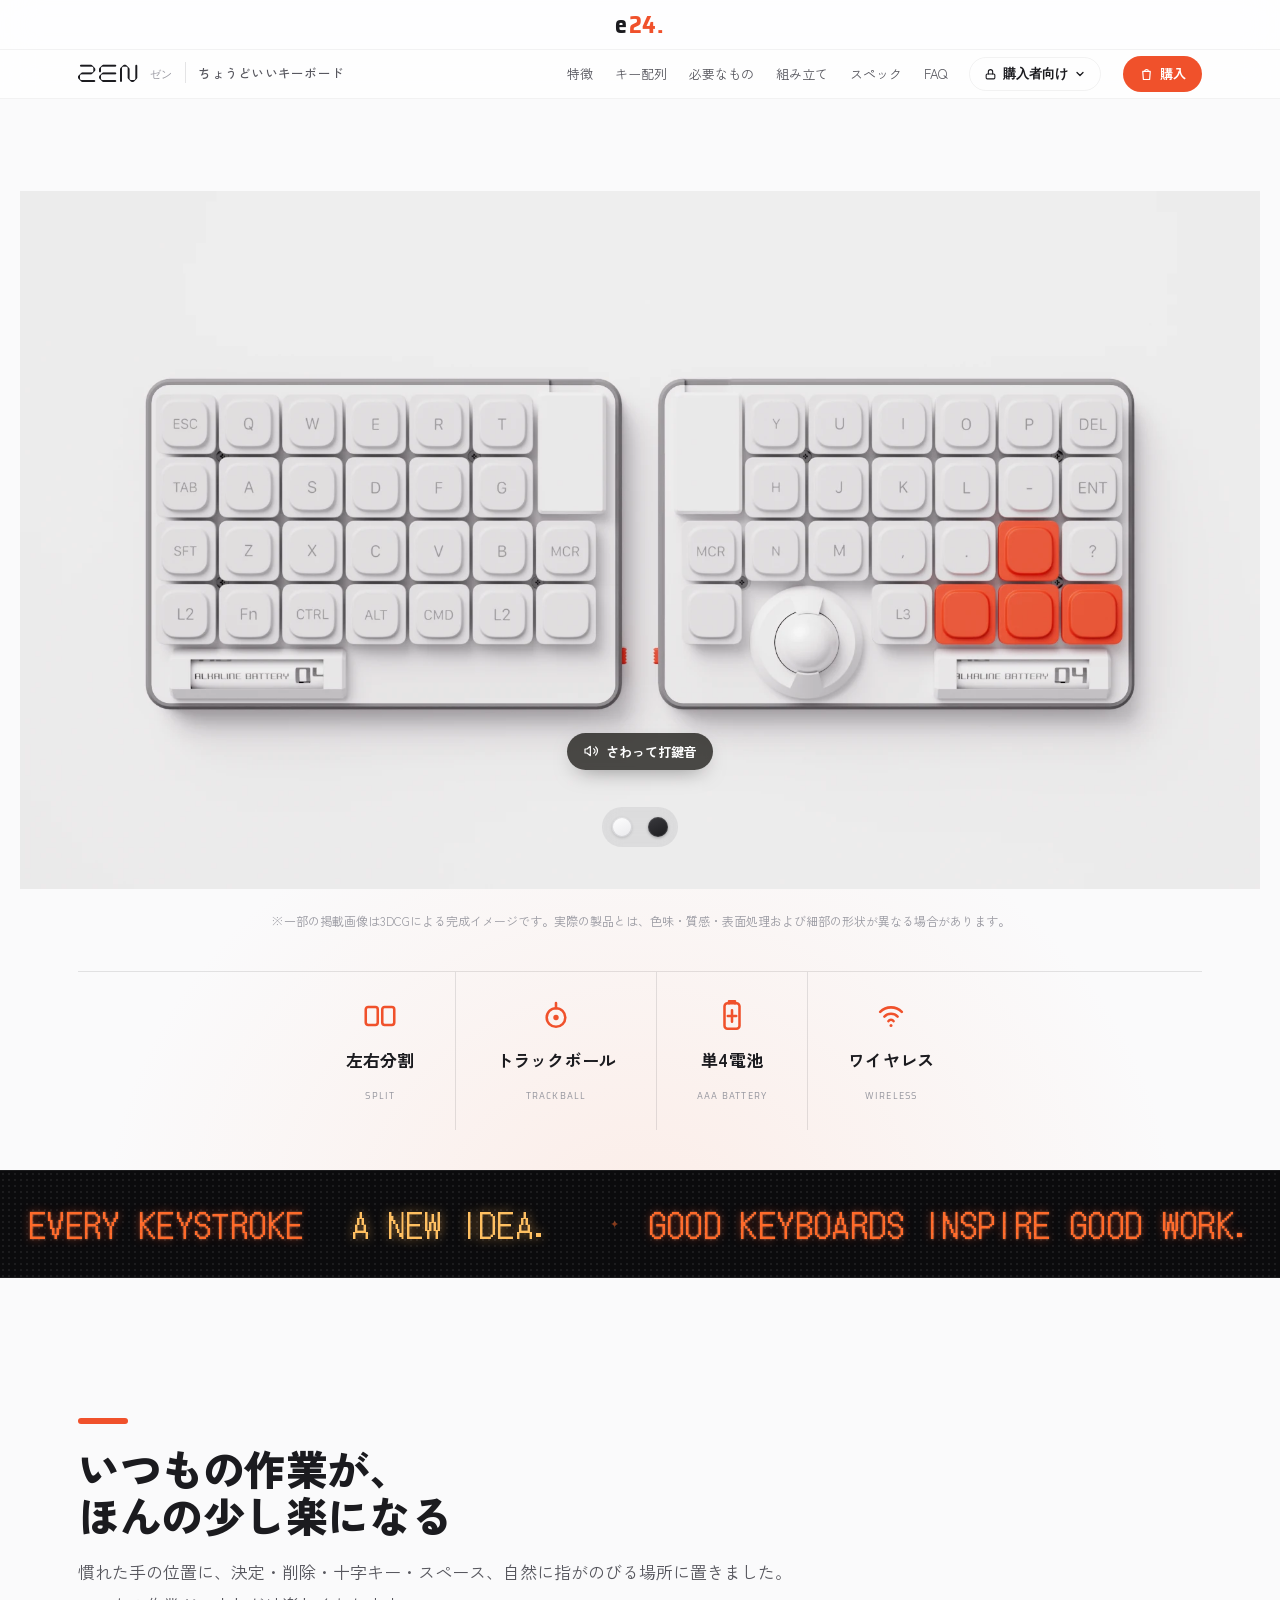
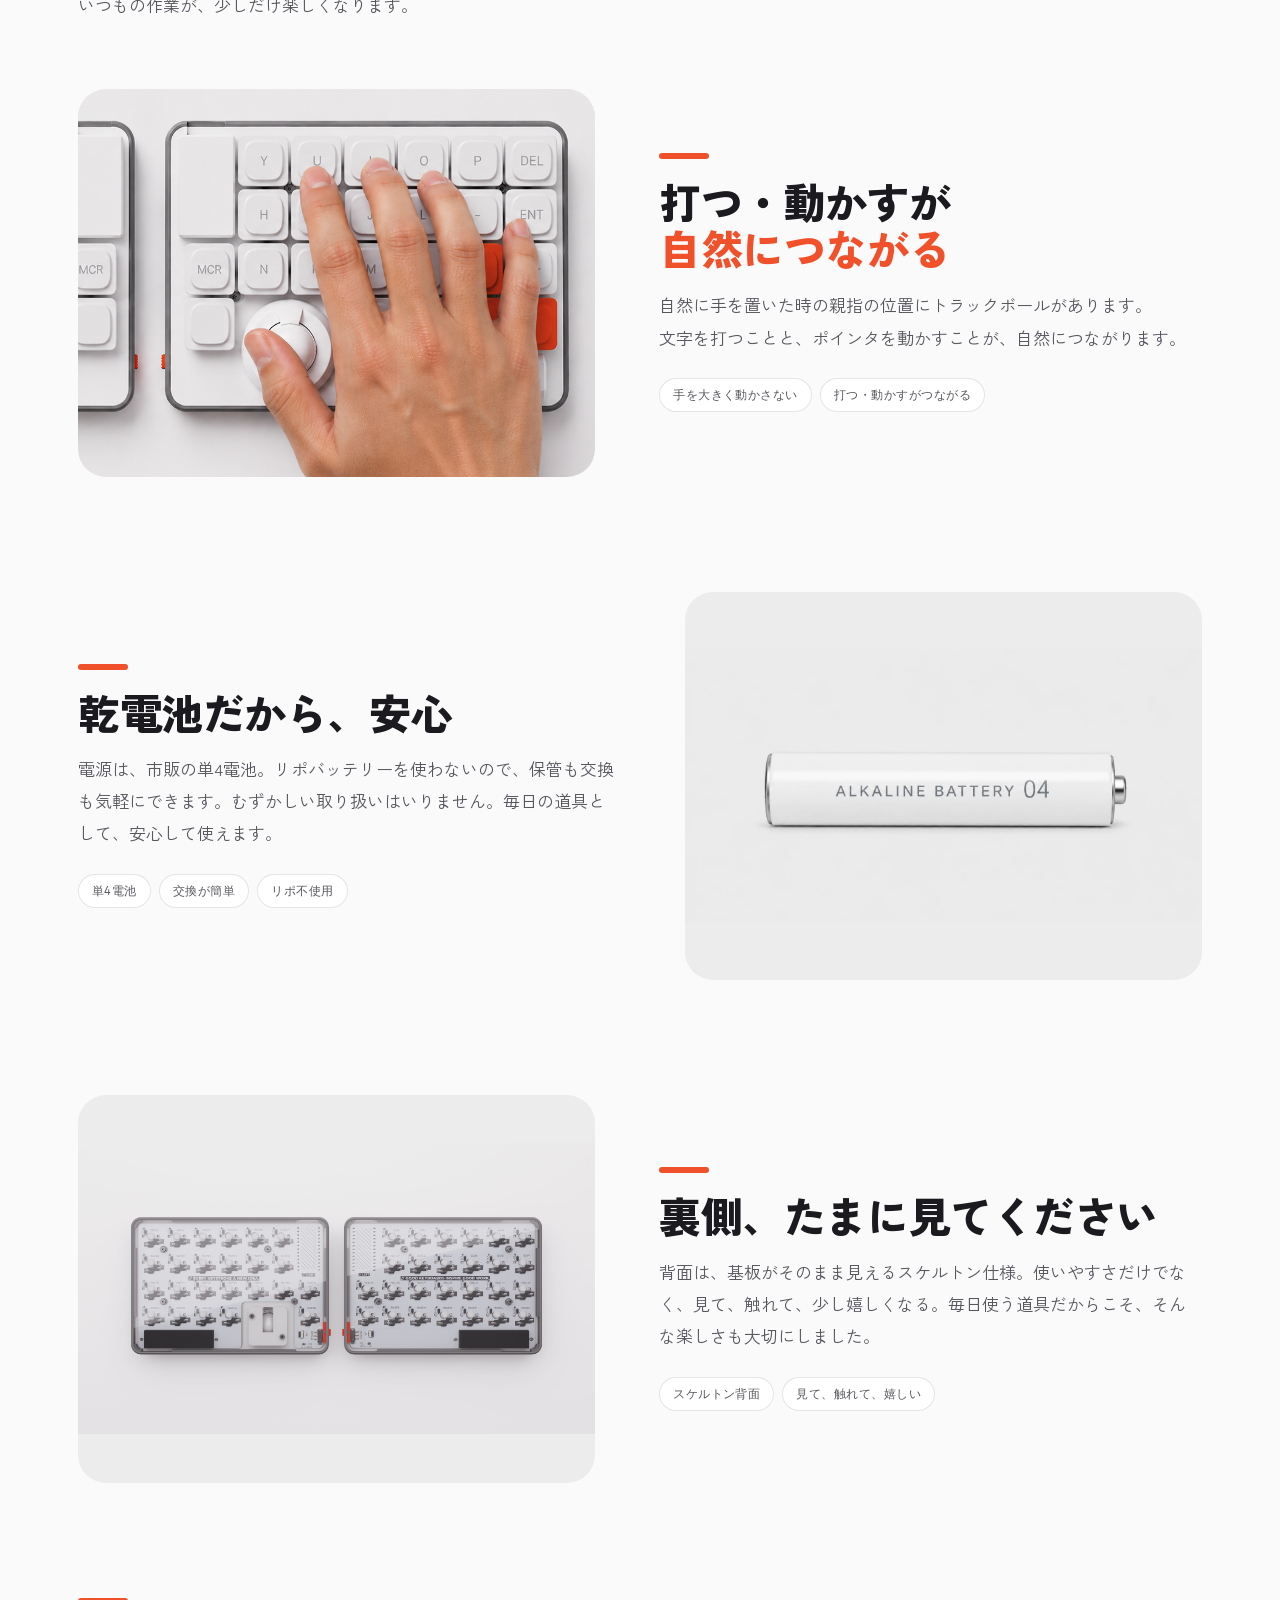
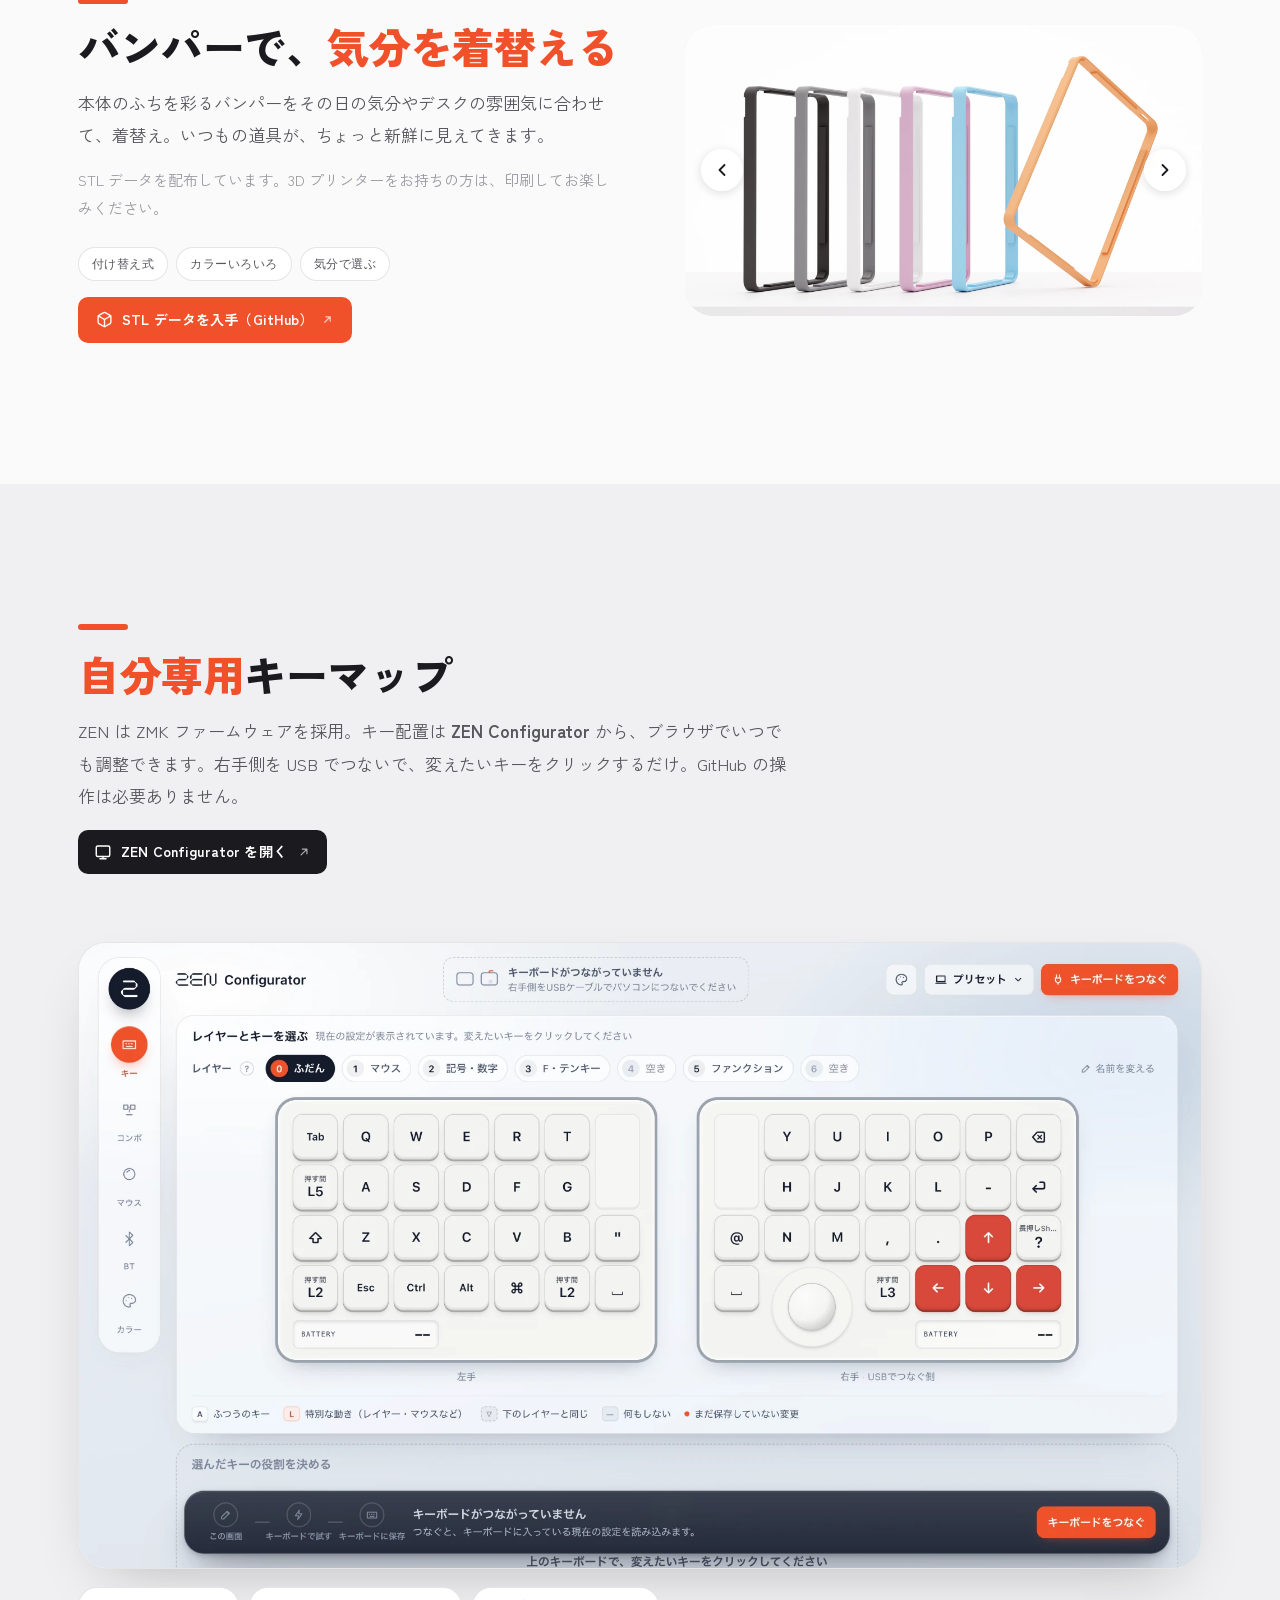
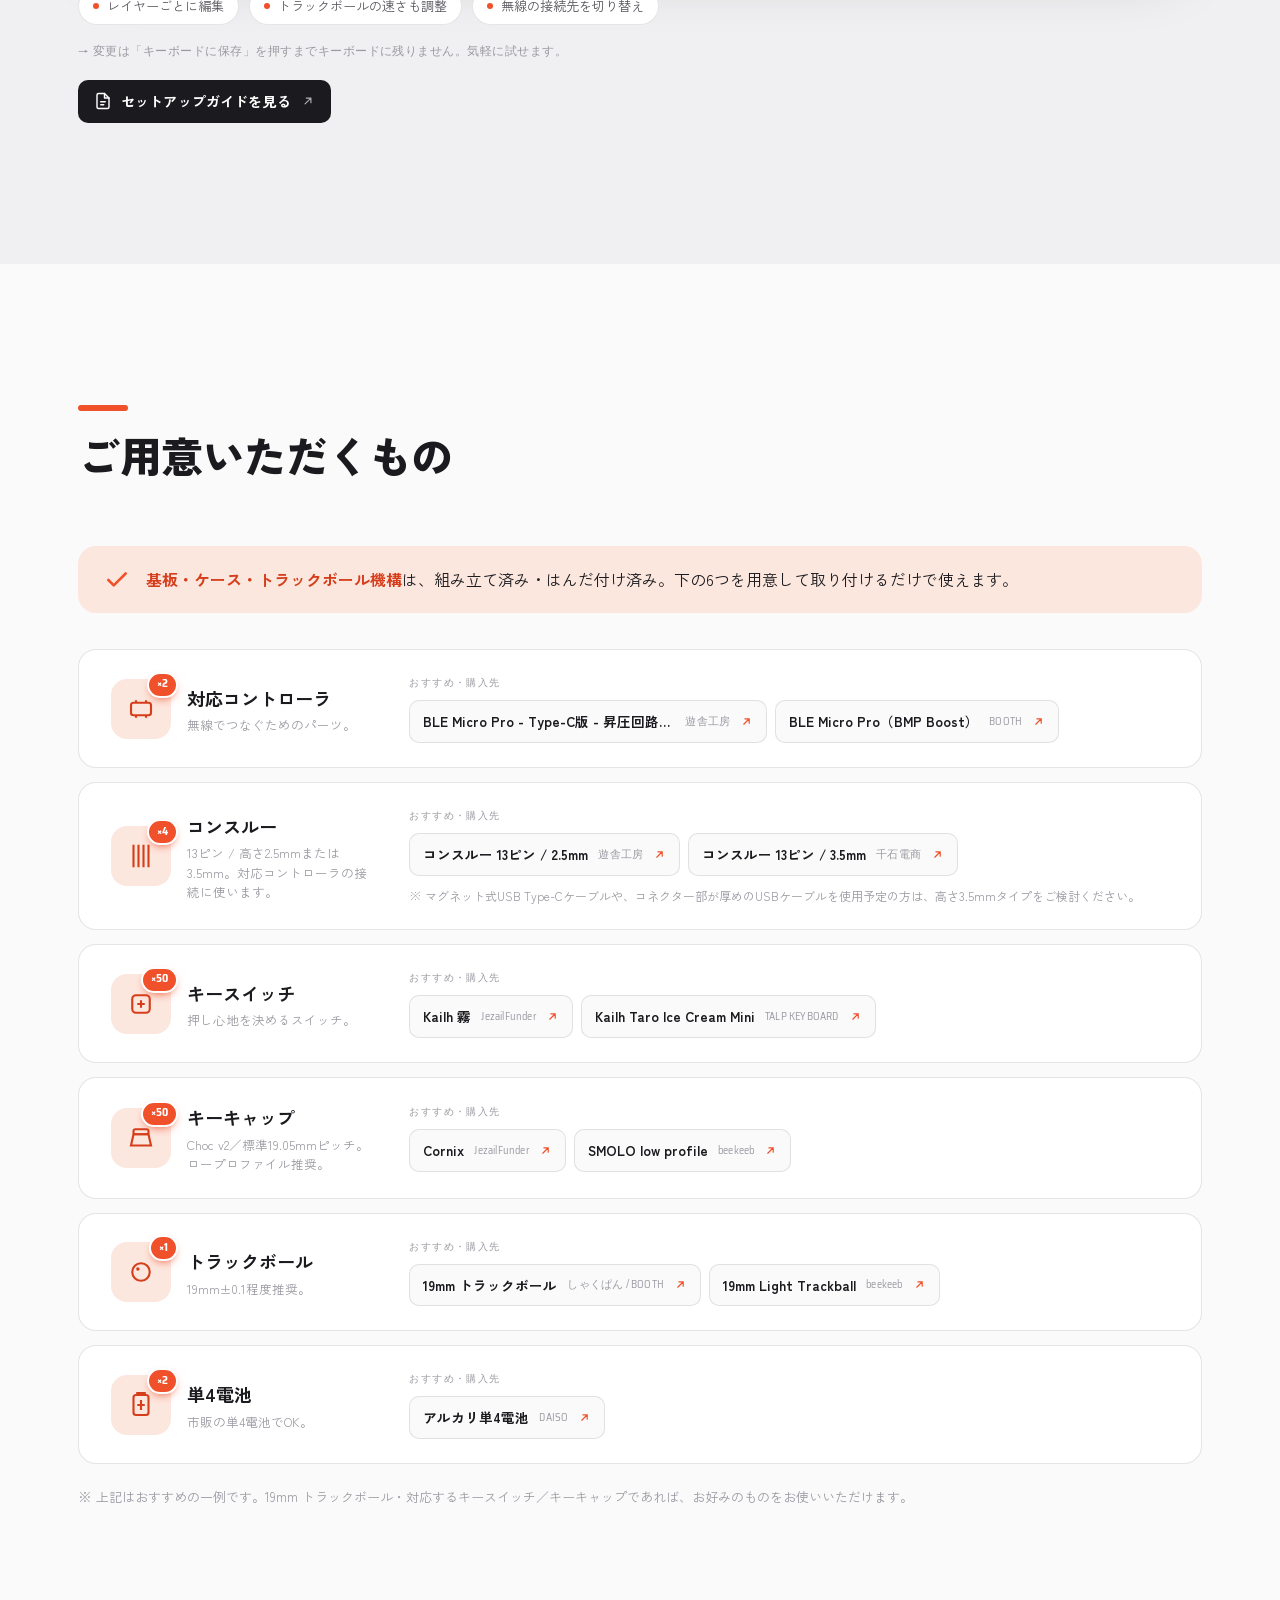
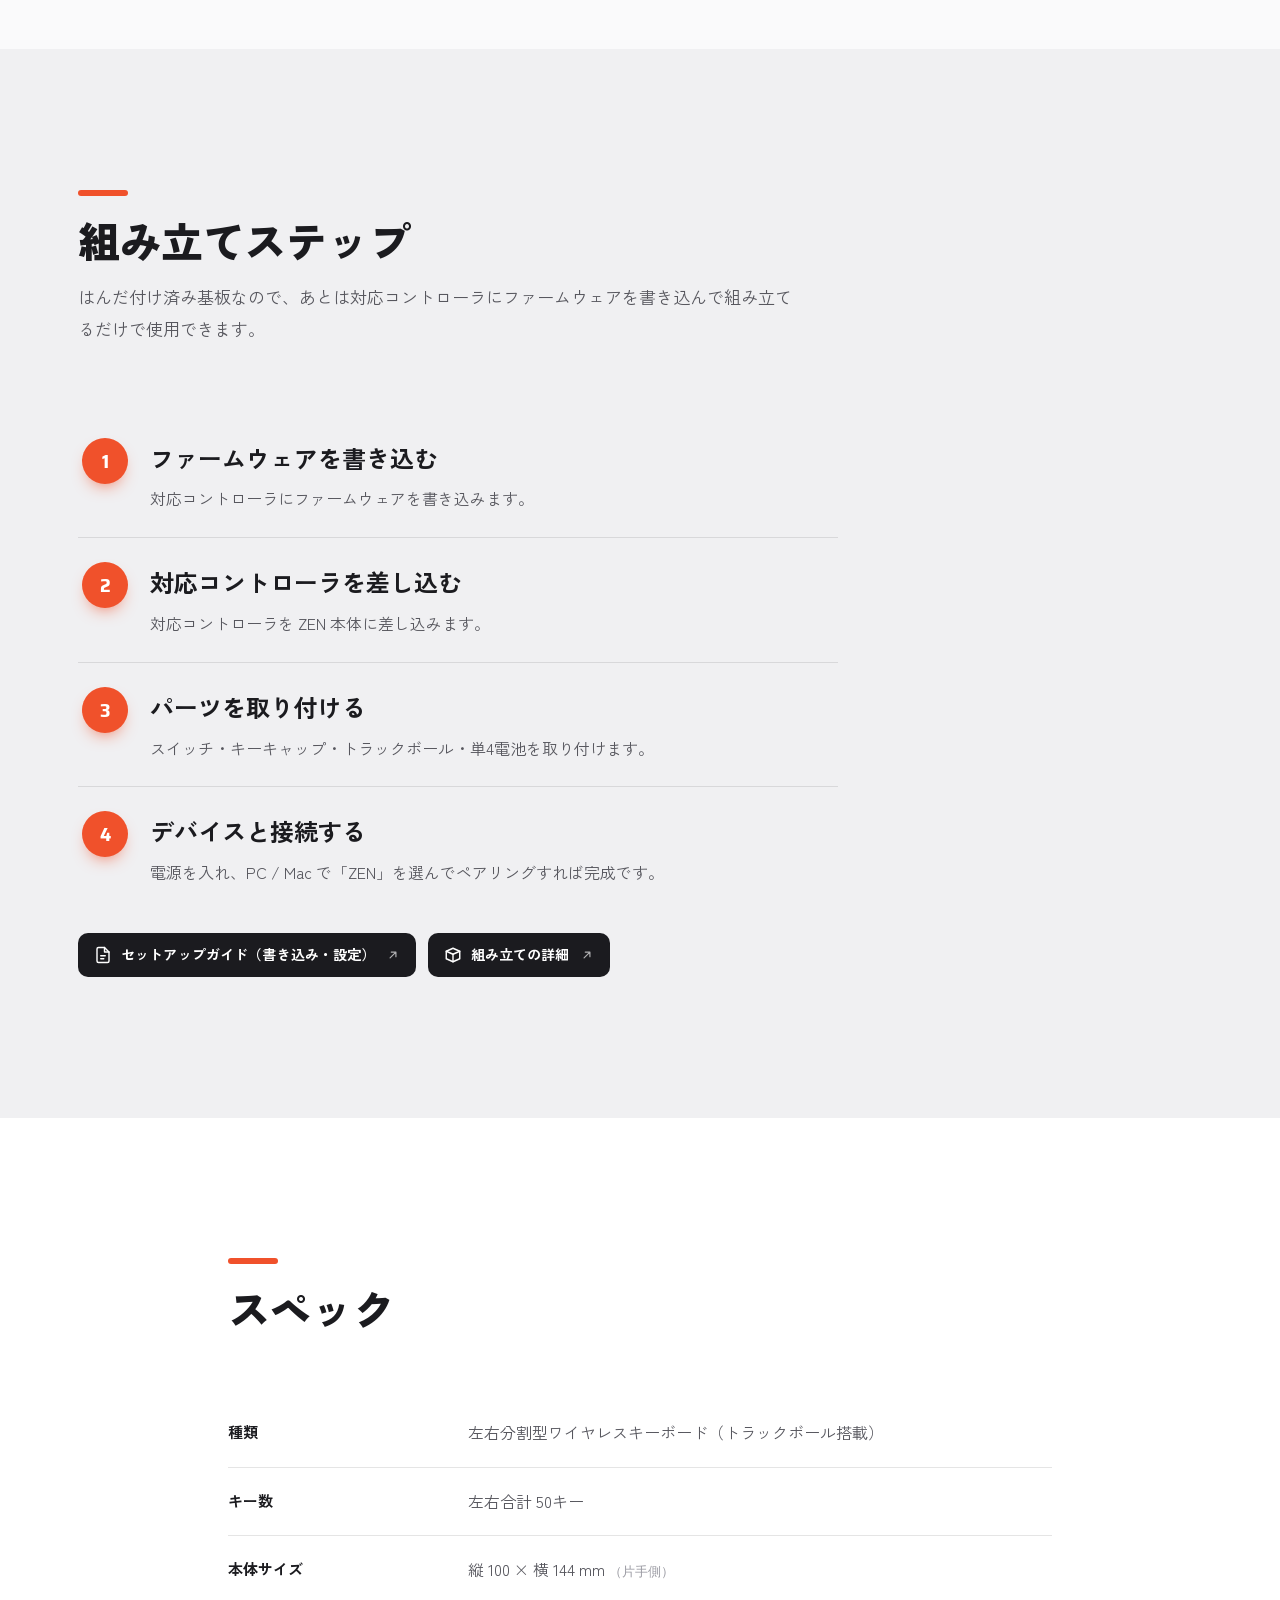
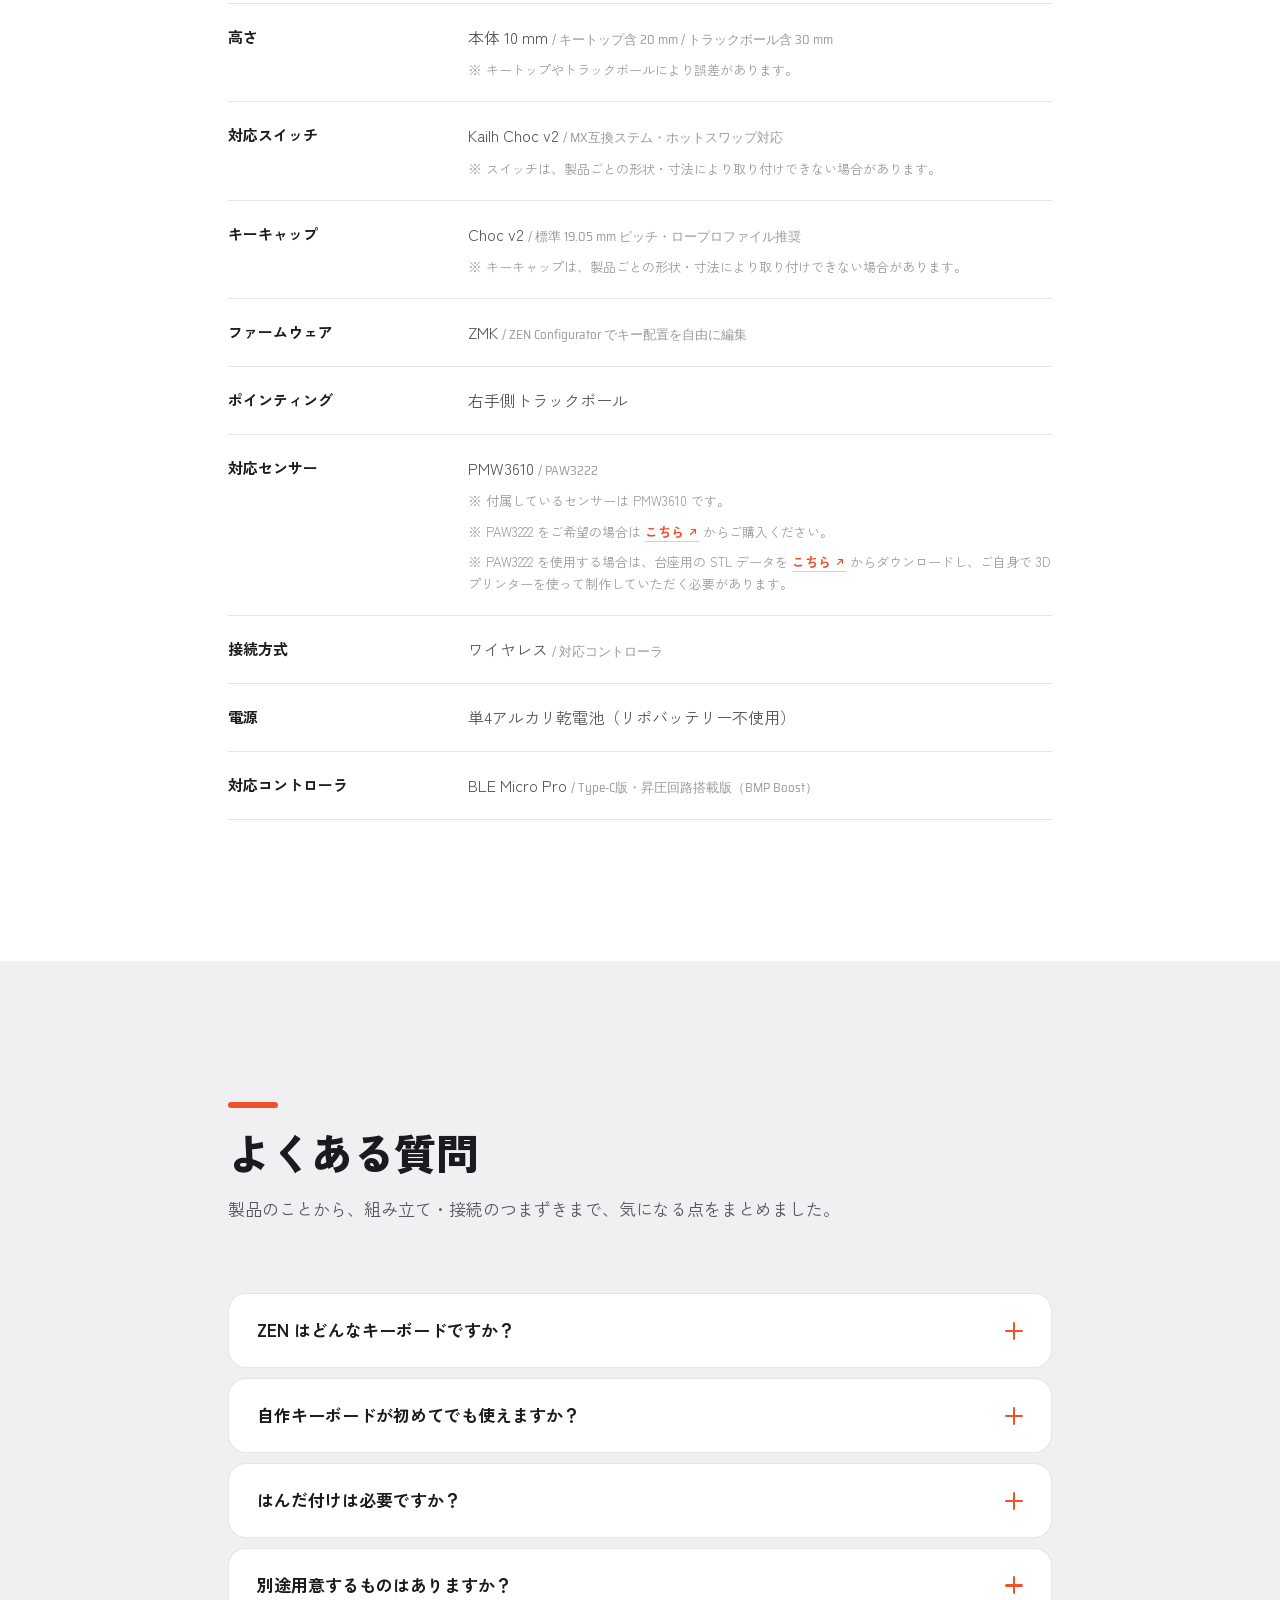
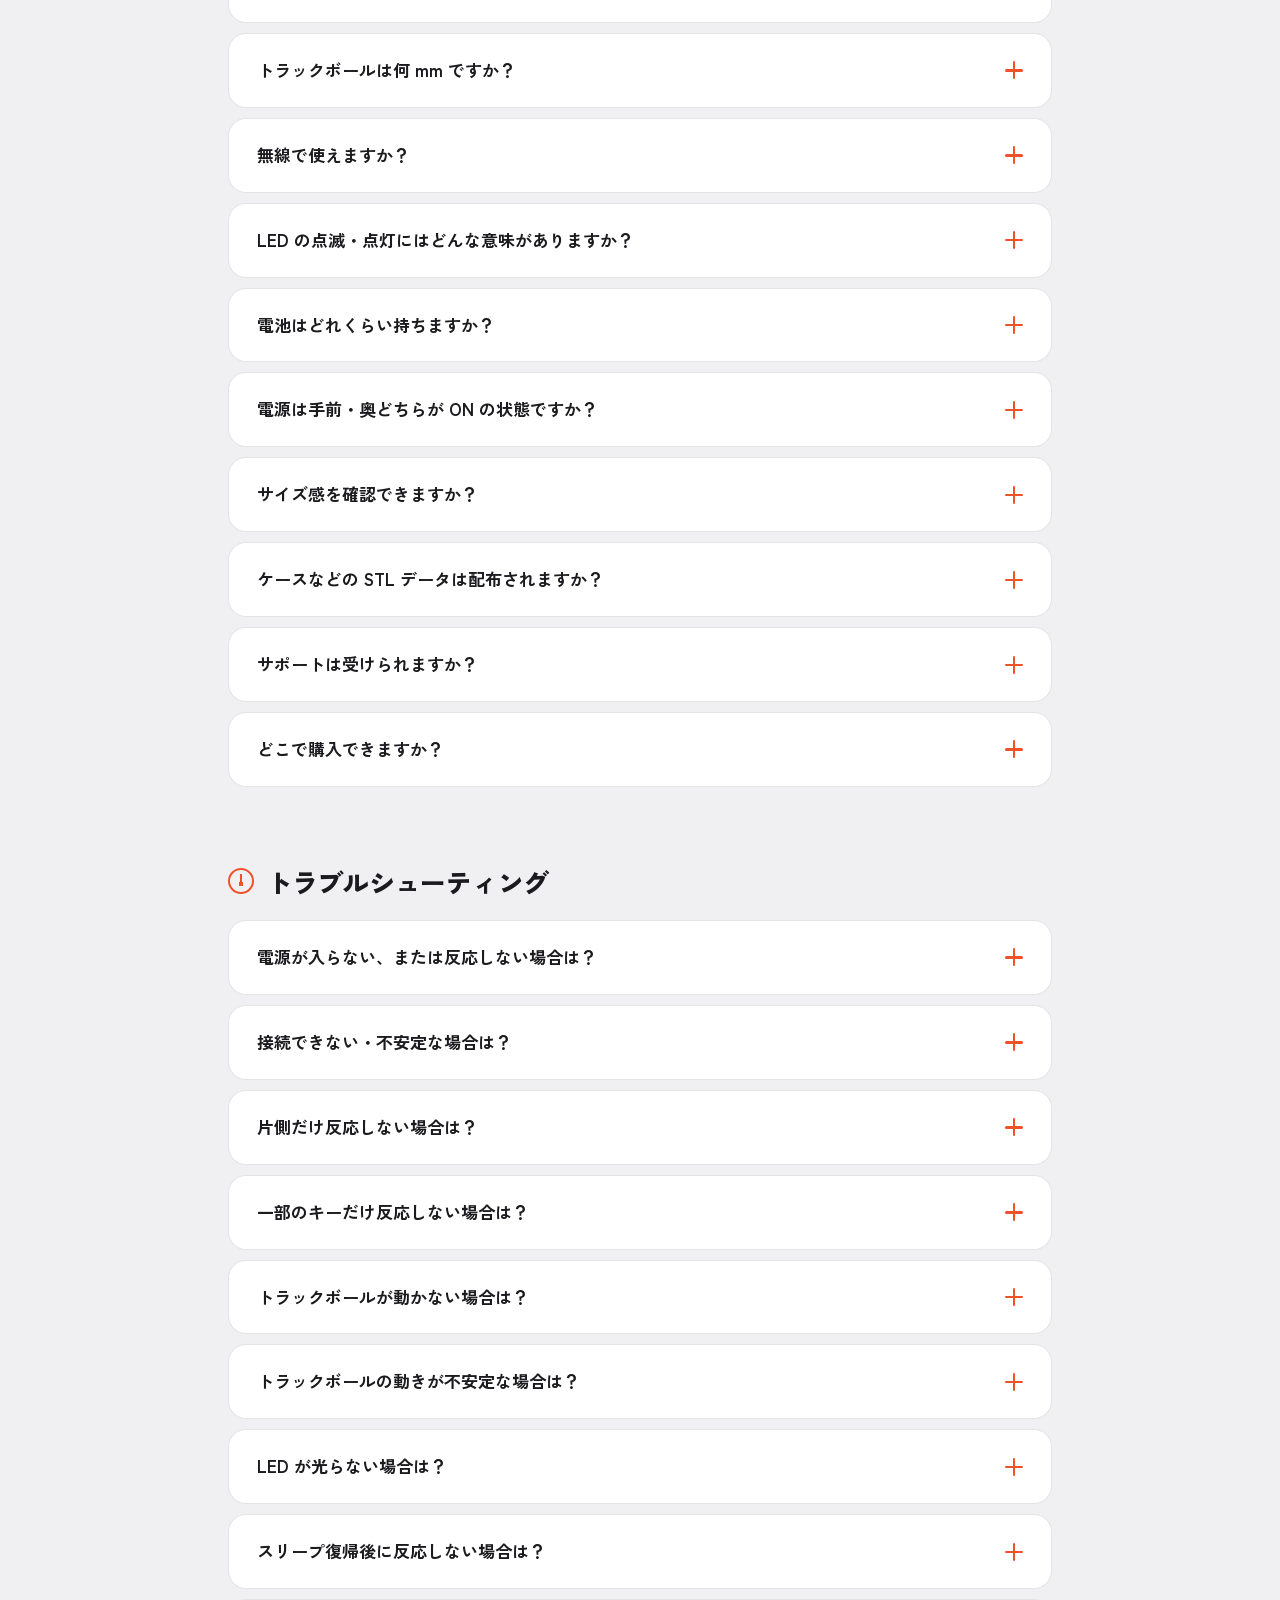
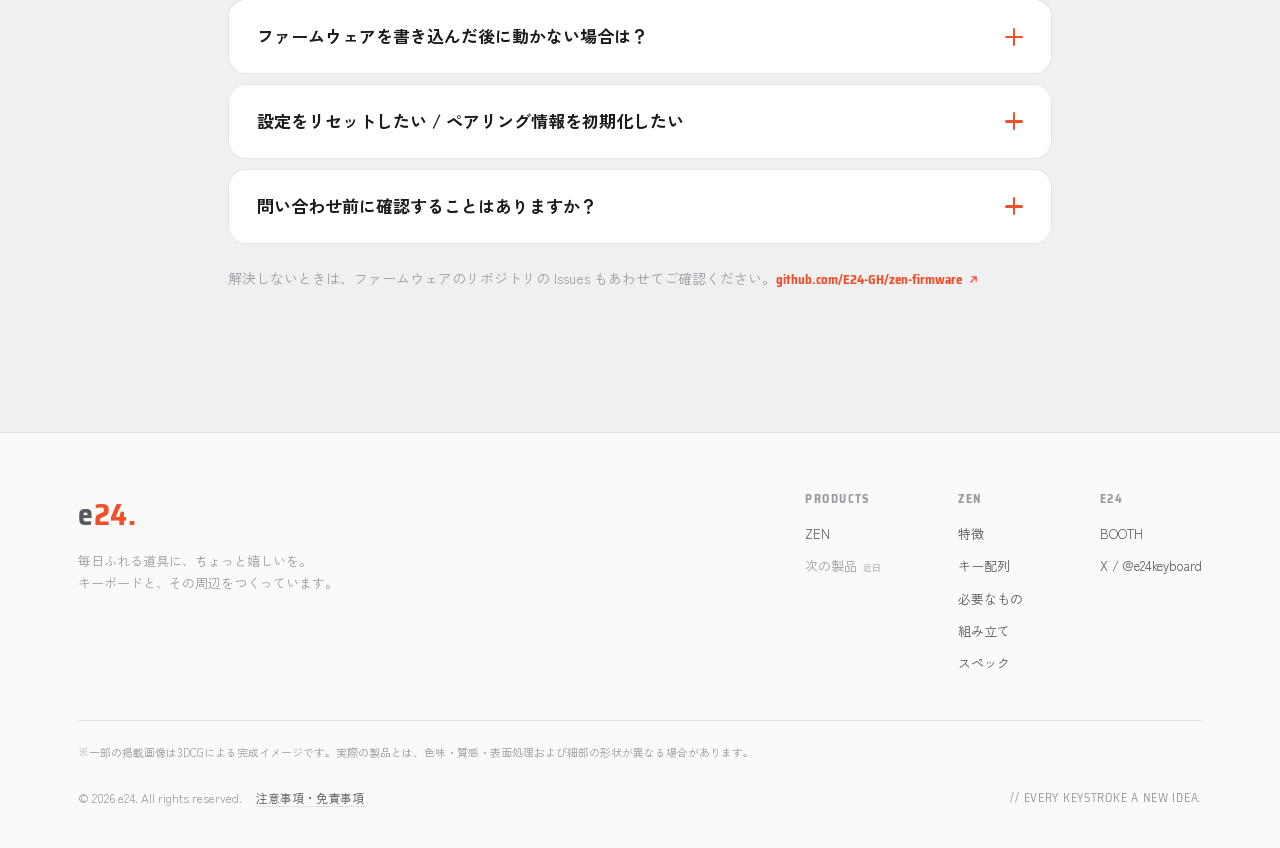
==== commit 7668171b: "Show the Configurator where the keymap simulator was The simulator displayed the stock layout and to" ====
--- a/zen/index.html
+++ b/zen/index.html
@@ -225,33 +225,22 @@
     <div class="section-head reveal">
       <span class="tdeco"></span>
       <h2 class="h2"><span class="accent">自分専用</span>キーマップ</h2>
-      <p class="lead">ZEN は ZMK ファームウェアを採用。購入後はブラウザの ZEN Configurator から、すべてのキーとレイヤーを自由に書き換えられます。GitHub の操作は必要ありません。下の配置は、キットに最初から書き込まれているデフォルトの一例です。</p>
-      <a class="fw-link" href="firmware.html" target="_blank" rel="noopener" style="margin-top:18px;"><svg viewBox="0 0 24 24" width="18" height="18" fill="none" stroke="currentColor" stroke-width="1.9" stroke-linecap="round" stroke-linejoin="round" aria-hidden="true"><path d="M14 2H6a2 2 0 0 0-2 2v16a2 2 0 0 0 2 2h12a2 2 0 0 0 2-2V8z"/><path d="M14 2v6h6M9 13h6M9 17h4"/></svg><span>キー配置の変え方・セットアップガイド</span><svg class="ext" viewBox="0 0 24 24" width="14" height="14" fill="none" stroke="currentColor" stroke-width="2" stroke-linecap="round" stroke-linejoin="round" aria-hidden="true"><path d="M7 17 17 7M9 7h8v8"/></svg></a>
-    </div>
-
-    <div class="keymap-wrap reveal d1">
-      <div class="keymap-controls">
-        <span class="label">LAYER</span>
-        <button class="cat-btn active" data-layer="0">ベース</button>
-        <button class="cat-btn" data-layer="1">マウス</button>
-        <button class="cat-btn" data-layer="2">数字・記号</button>
-        <button class="cat-btn" data-layer="3">Fn・テンキー</button>
-        <span class="km-editor-note">＋ ZEN Configurator で自由に編集</span>
-      </div>
-
-      <div class="board">
-        <div class="half" id="half-left"></div>
-        <div class="half" id="half-right"></div>
-      </div>
-
-      <div class="keymap-legend">
-        <div class="it"><span class="sw" style="background:transparent;border-color:rgba(20,20,25,.22);"></span>キー</div>
-        <div class="it"><span class="sw" style="background:rgba(20,20,25,.045);border-style:dashed;border-color:rgba(20,20,25,.32);"></span>レイヤー切替キー</div>
-        <div class="it"><span class="sw" style="background:transparent;border-color:rgba(20,20,25,.22);opacity:.26;"></span>薄い＝このレイヤーでは変化なし</div>
-        <div class="it"><span class="sw" style="background:radial-gradient(circle at 38% 32%,#fff,#DCDCE1);border-color:var(--key-sh);"></span>トラックボール</div>
-      </div>
-      <p class="keymap-hint" id="km-info">→ レイヤーを切り替えると、同じキーの役割が変わります。ZMK ならこの割り当ても、すべて自由に。</p>
-    </div>
+      <p class="lead">ZEN は ZMK ファームウェアを採用。キー配置は <strong>ZEN Configurator</strong> から、ブラウザでいつでも調整できます。右手側を USB でつないで、変えたいキーをクリックするだけ。GitHub の操作は必要ありません。</p>
+      <a class="fw-link" href="configurator/" target="_blank" rel="noopener"><svg viewBox="0 0 24 24" width="18" height="18" fill="none" stroke="currentColor" stroke-width="1.9" stroke-linecap="round" stroke-linejoin="round" aria-hidden="true"><rect x="3" y="4" width="18" height="14" rx="2"/><path d="M8 21h8M12 18v3"/></svg><span>ZEN Configurator を開く</span><svg class="ext" viewBox="0 0 24 24" width="14" height="14" fill="none" stroke="currentColor" stroke-width="2" stroke-linecap="round" stroke-linejoin="round" aria-hidden="true"><path d="M7 17 17 7M9 7h8v8"/></svg></a>
+    </div>
+
+    <figure class="conf-shot reveal d1">
+      <img src="../assets/zen-configurator.webp" width="2000" height="1114" loading="lazy" decoding="async"
+           alt="ZEN Configurator の画面。左右のキーボードが並び、レイヤーを選んでキーを押すと役割を変えられる">
+      <figcaption>
+        <span class="cs-point">レイヤーごとに編集</span>
+        <span class="cs-point">トラックボールの速さも調整</span>
+        <span class="cs-point">無線の接続先を切り替え</span>
+      </figcaption>
+    </figure>
+
+    <p class="keymap-hint">→ 変更は「キーボードに保存」を押すまでキーボードに残りません。気軽に試せます。</p>
+    <a class="fw-link" href="firmware.html" target="_blank" rel="noopener" style="margin-top:18px;"><svg viewBox="0 0 24 24" width="18" height="18" fill="none" stroke="currentColor" stroke-width="1.9" stroke-linecap="round" stroke-linejoin="round" aria-hidden="true"><path d="M14 2H6a2 2 0 0 0-2 2v16a2 2 0 0 0 2 2h12a2 2 0 0 0 2-2V8z"/><path d="M14 2v6h6M9 13h6M9 17h4"/></svg><span>セットアップガイドを見る</span><svg class="ext" viewBox="0 0 24 24" width="14" height="14" fill="none" stroke="currentColor" stroke-width="2" stroke-linecap="round" stroke-linejoin="round" aria-hidden="true"><path d="M7 17 17 7M9 7h8v8"/></svg></a>
   </div>
 </section>
 
@@ -615,7 +604,6 @@
   <span class="lbl">上へ戻る</span>
 </button>
 
-<script src="../zen-keymap.js?v=20260612"></script>
 <script src="../zen-sound.js"></script>
 <script src="../zen-hero-color.js"></script>
 <script src="../zen-carousel.js"></script>
--- a/zen.css
+++ b/zen.css
@@ -649,3 +649,26 @@
 .setup-links .fw-link { margin-top: 0; }
 .fw-link .ext { opacity: .65; margin-left: 1px; }
 .setup-note { max-width: 760px; margin: 26px auto 0; font-family: var(--font-mono); font-size: 13px; color: var(--accent-d); text-align: center; background: var(--accent-soft); border-radius: 999px; padding: 12px 22px; }
+
+/* Configurator screenshot, where the interactive keymap used to be */
+.conf-shot { margin: 0; }
+.conf-shot img {
+  display: block; width: 100%; height: auto;
+  border-radius: var(--r-lg); border: 1px solid var(--line);
+  background: var(--paper-2);
+  box-shadow: 0 24px 60px -30px rgba(20,20,25,.3);
+}
+.conf-shot figcaption {
+  display: flex; flex-wrap: wrap; gap: 10px;
+  margin-top: 18px;
+}
+.conf-shot .cs-point {
+  display: inline-flex; align-items: center; gap: 8px;
+  font-size: 13px; color: var(--ink-2);
+  background: var(--paper-2); border: 1px solid var(--line);
+  border-radius: 999px; padding: 7px 14px;
+}
+.conf-shot .cs-point::before {
+  content: ""; width: 6px; height: 6px; border-radius: 50%;
+  background: var(--accent); flex: none;
+}
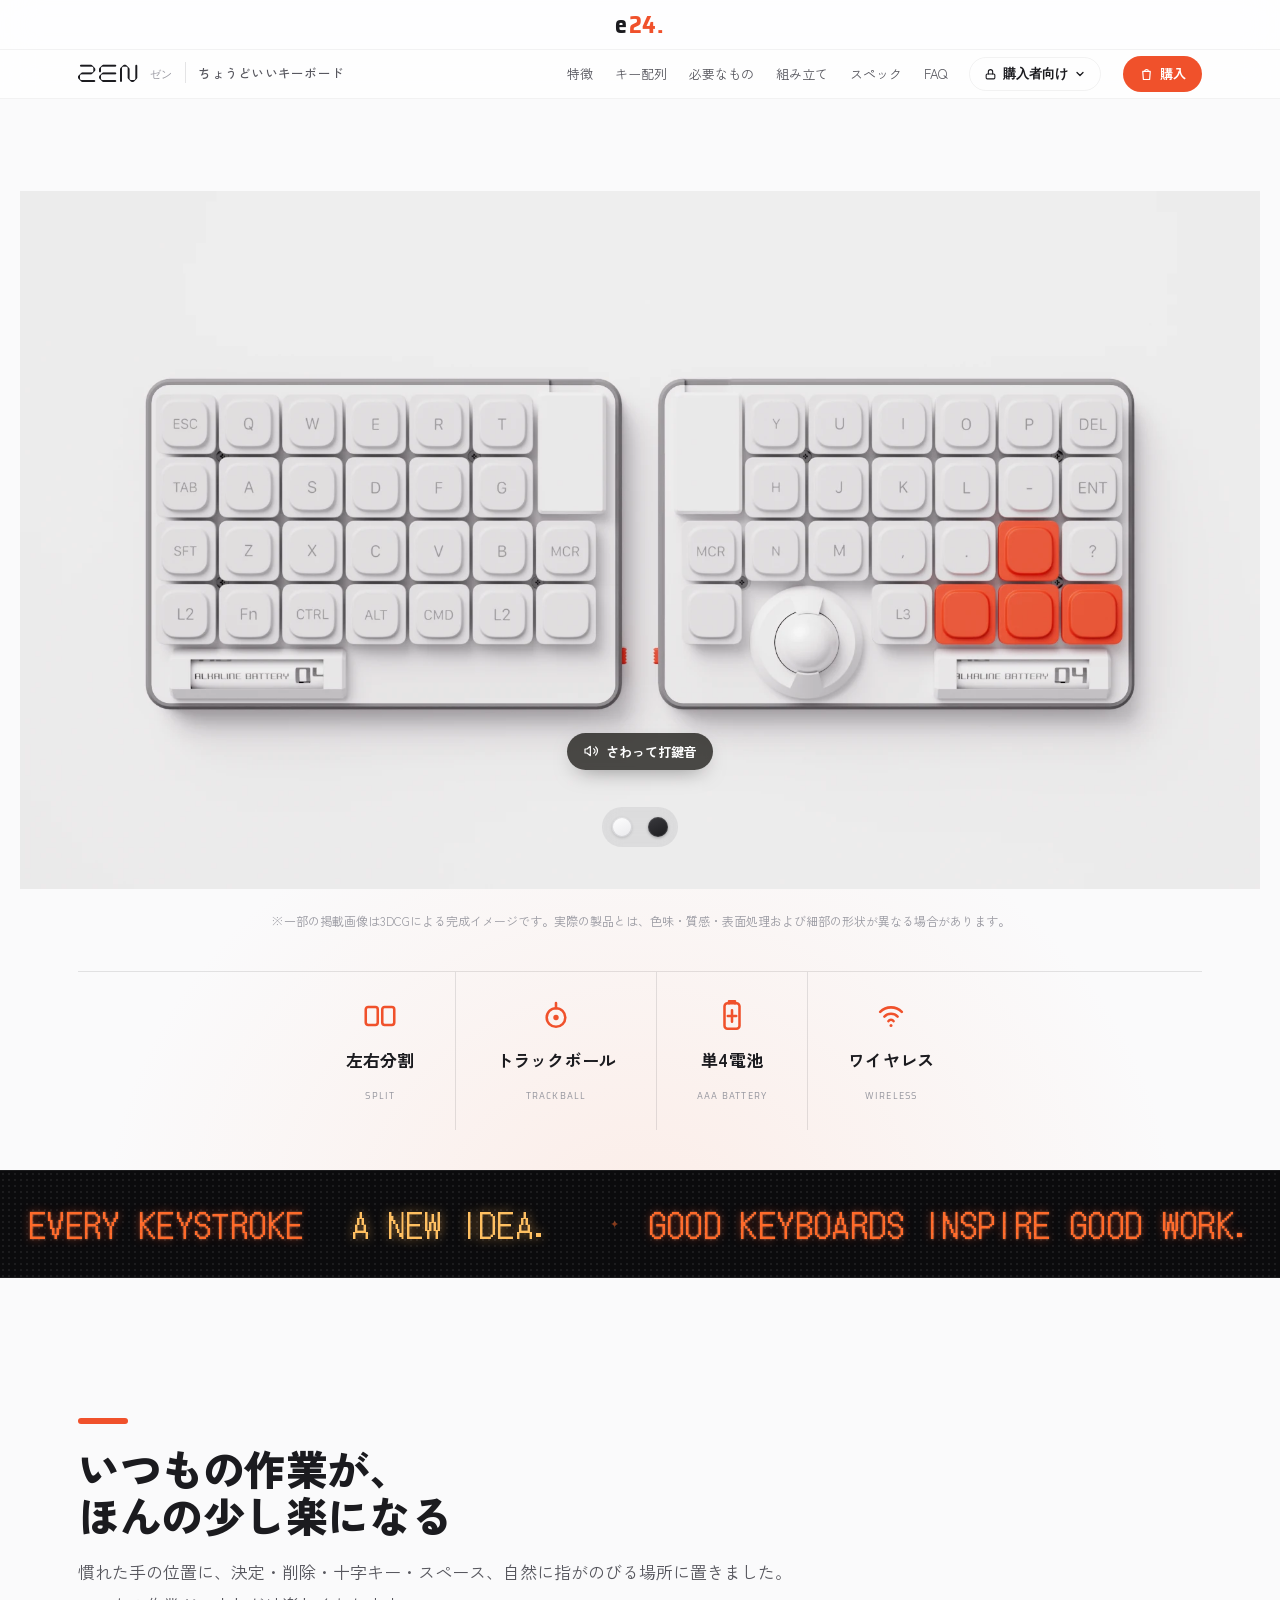
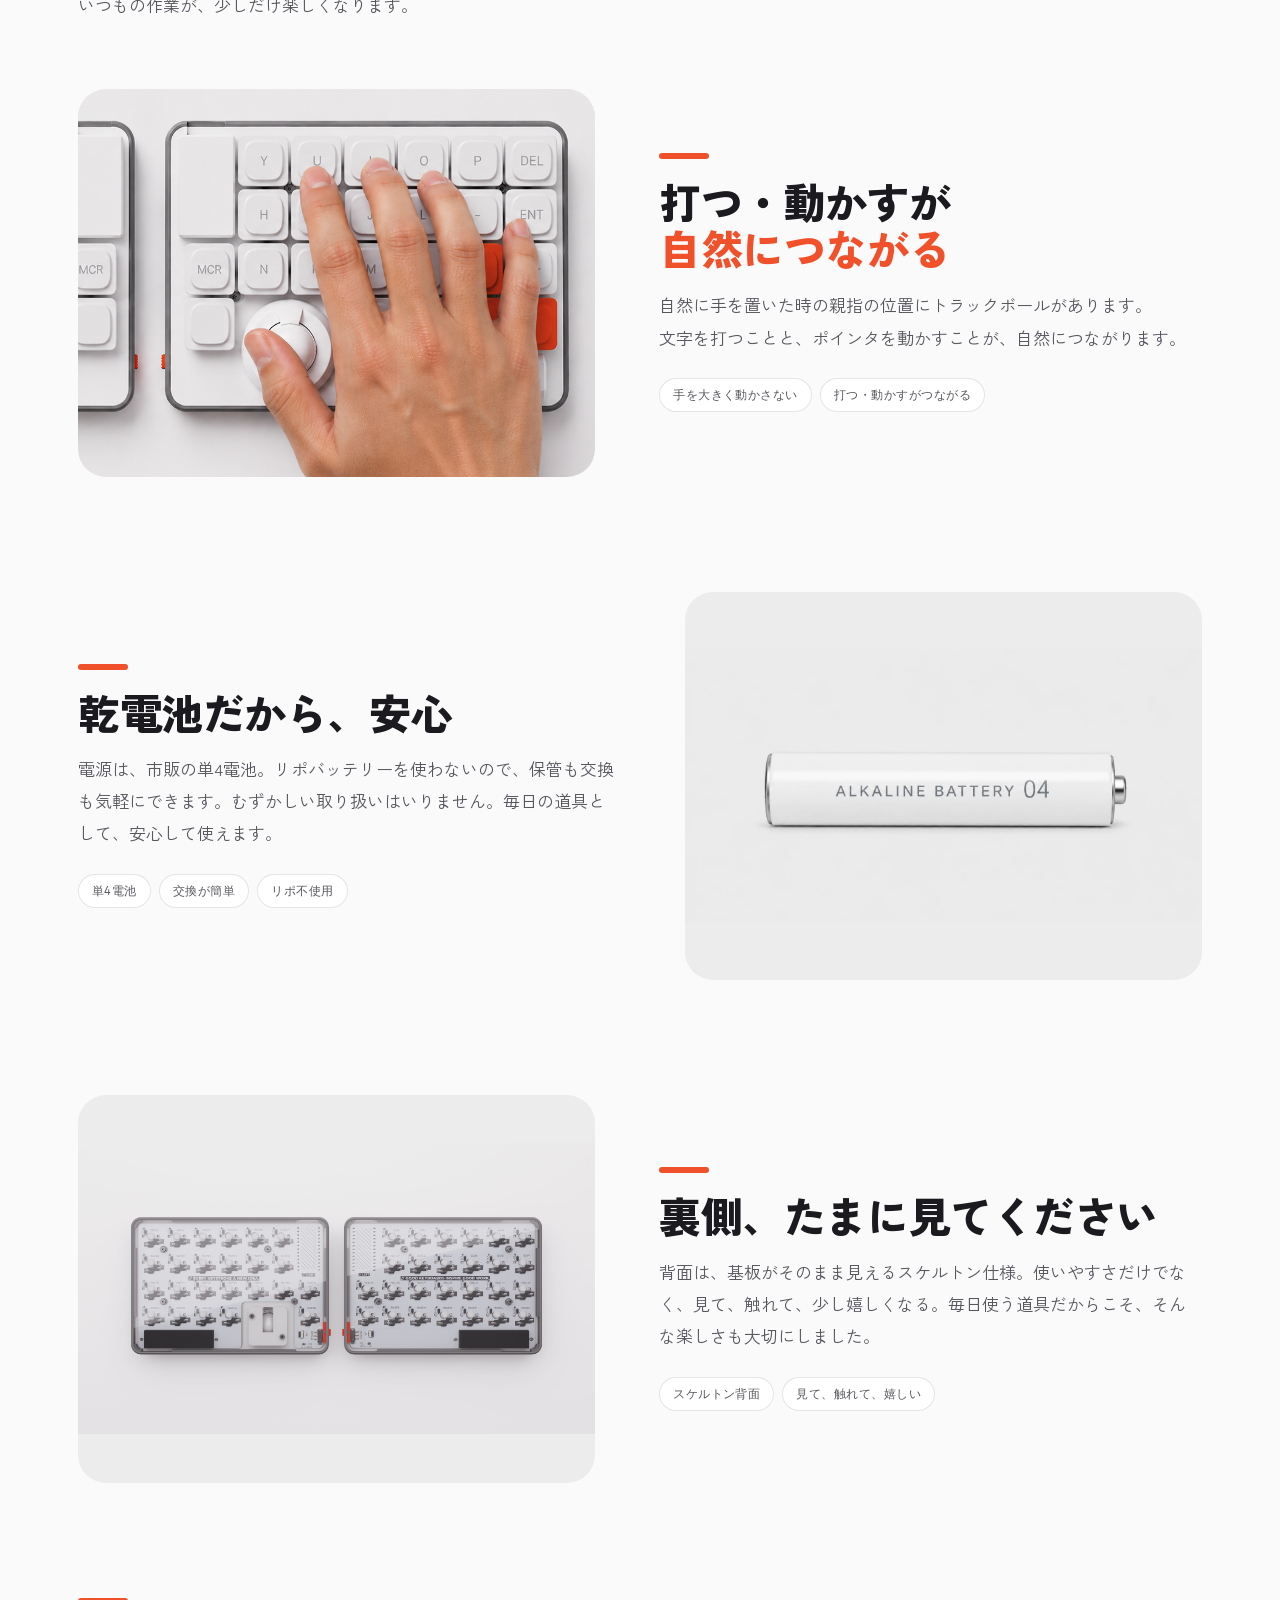
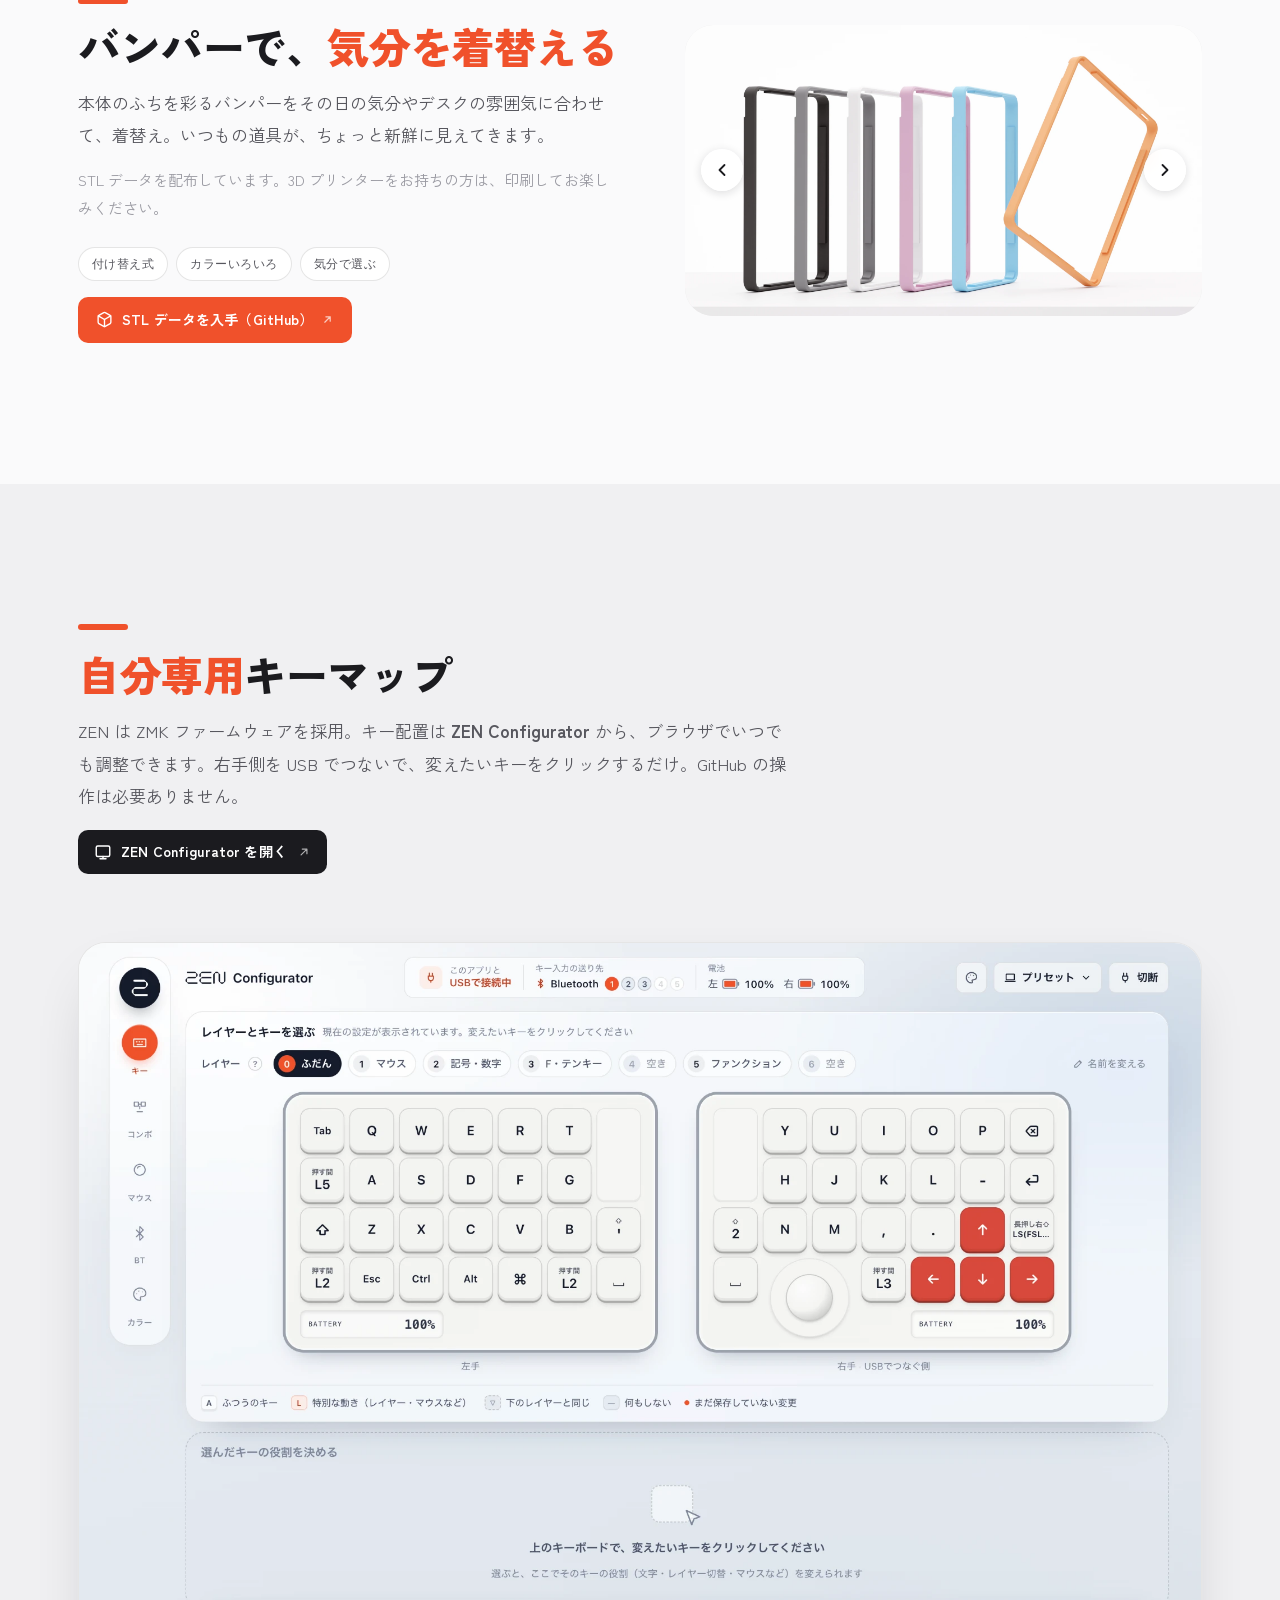
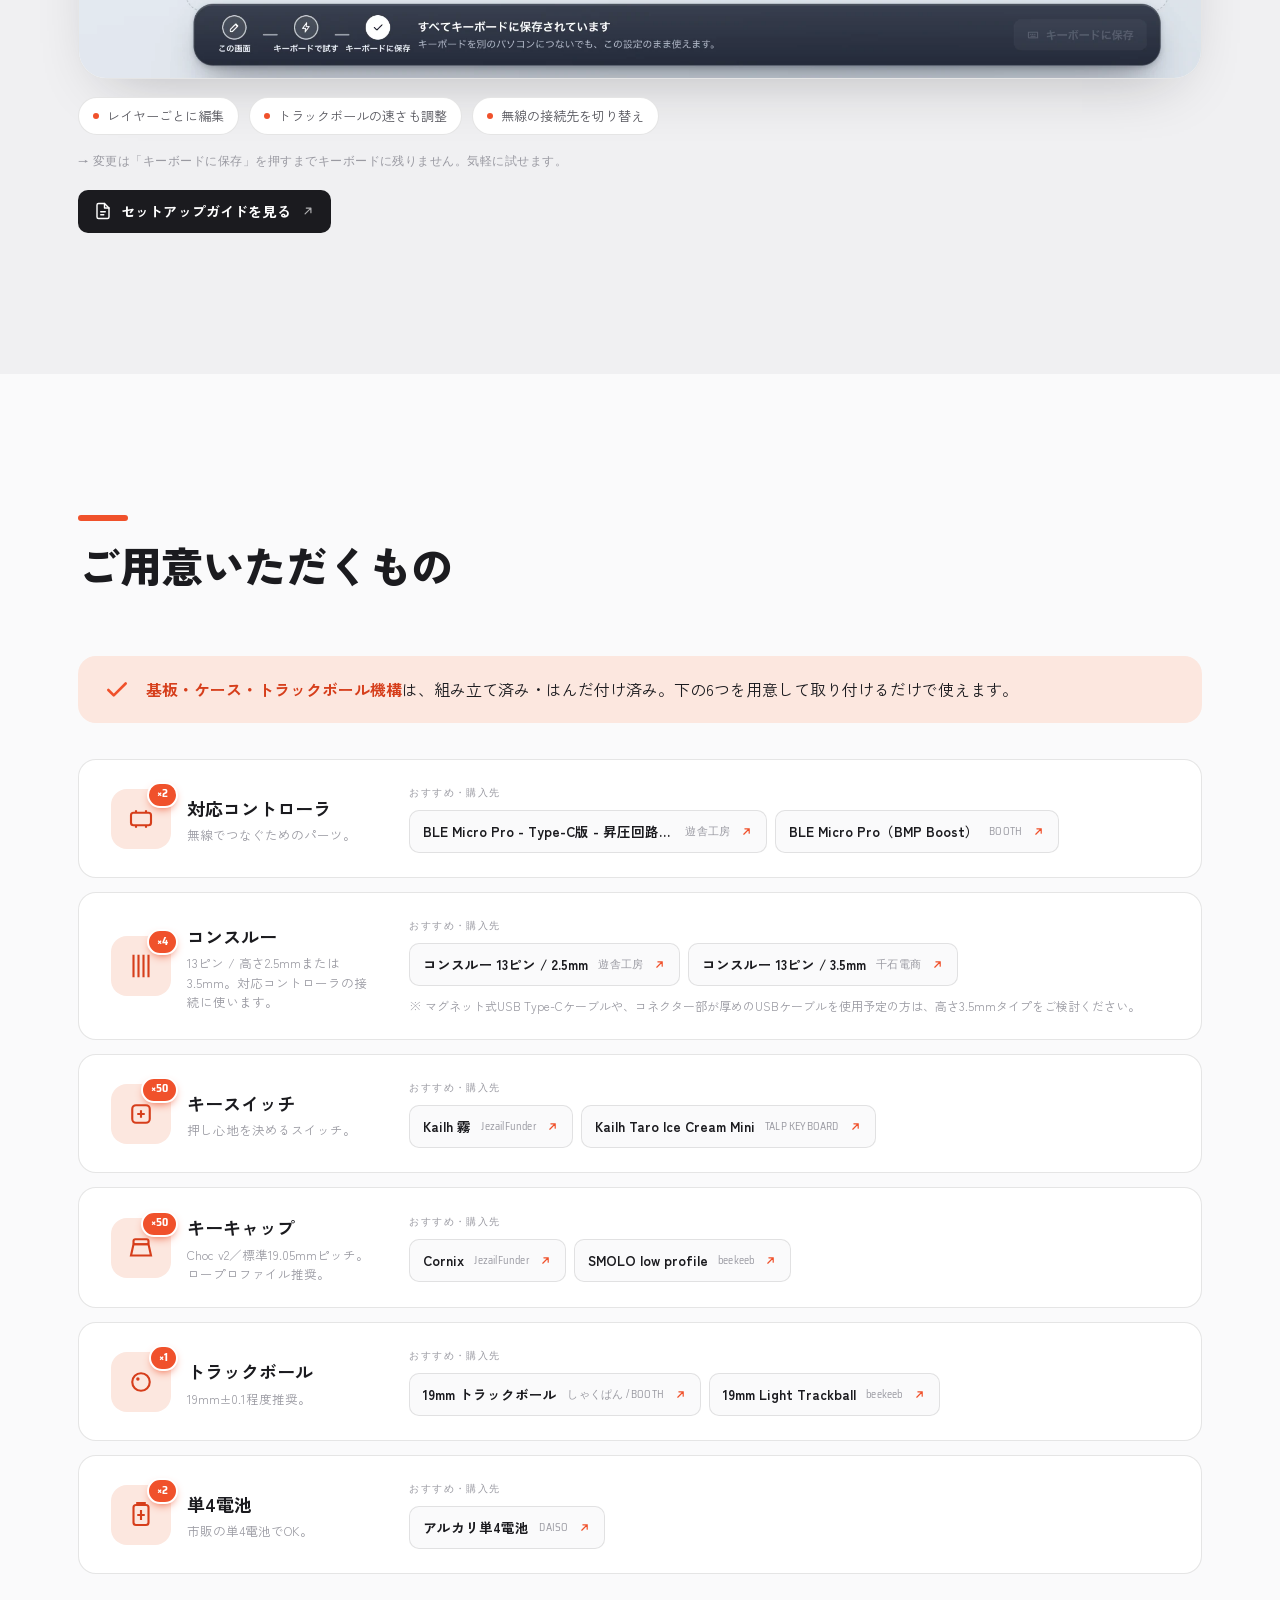
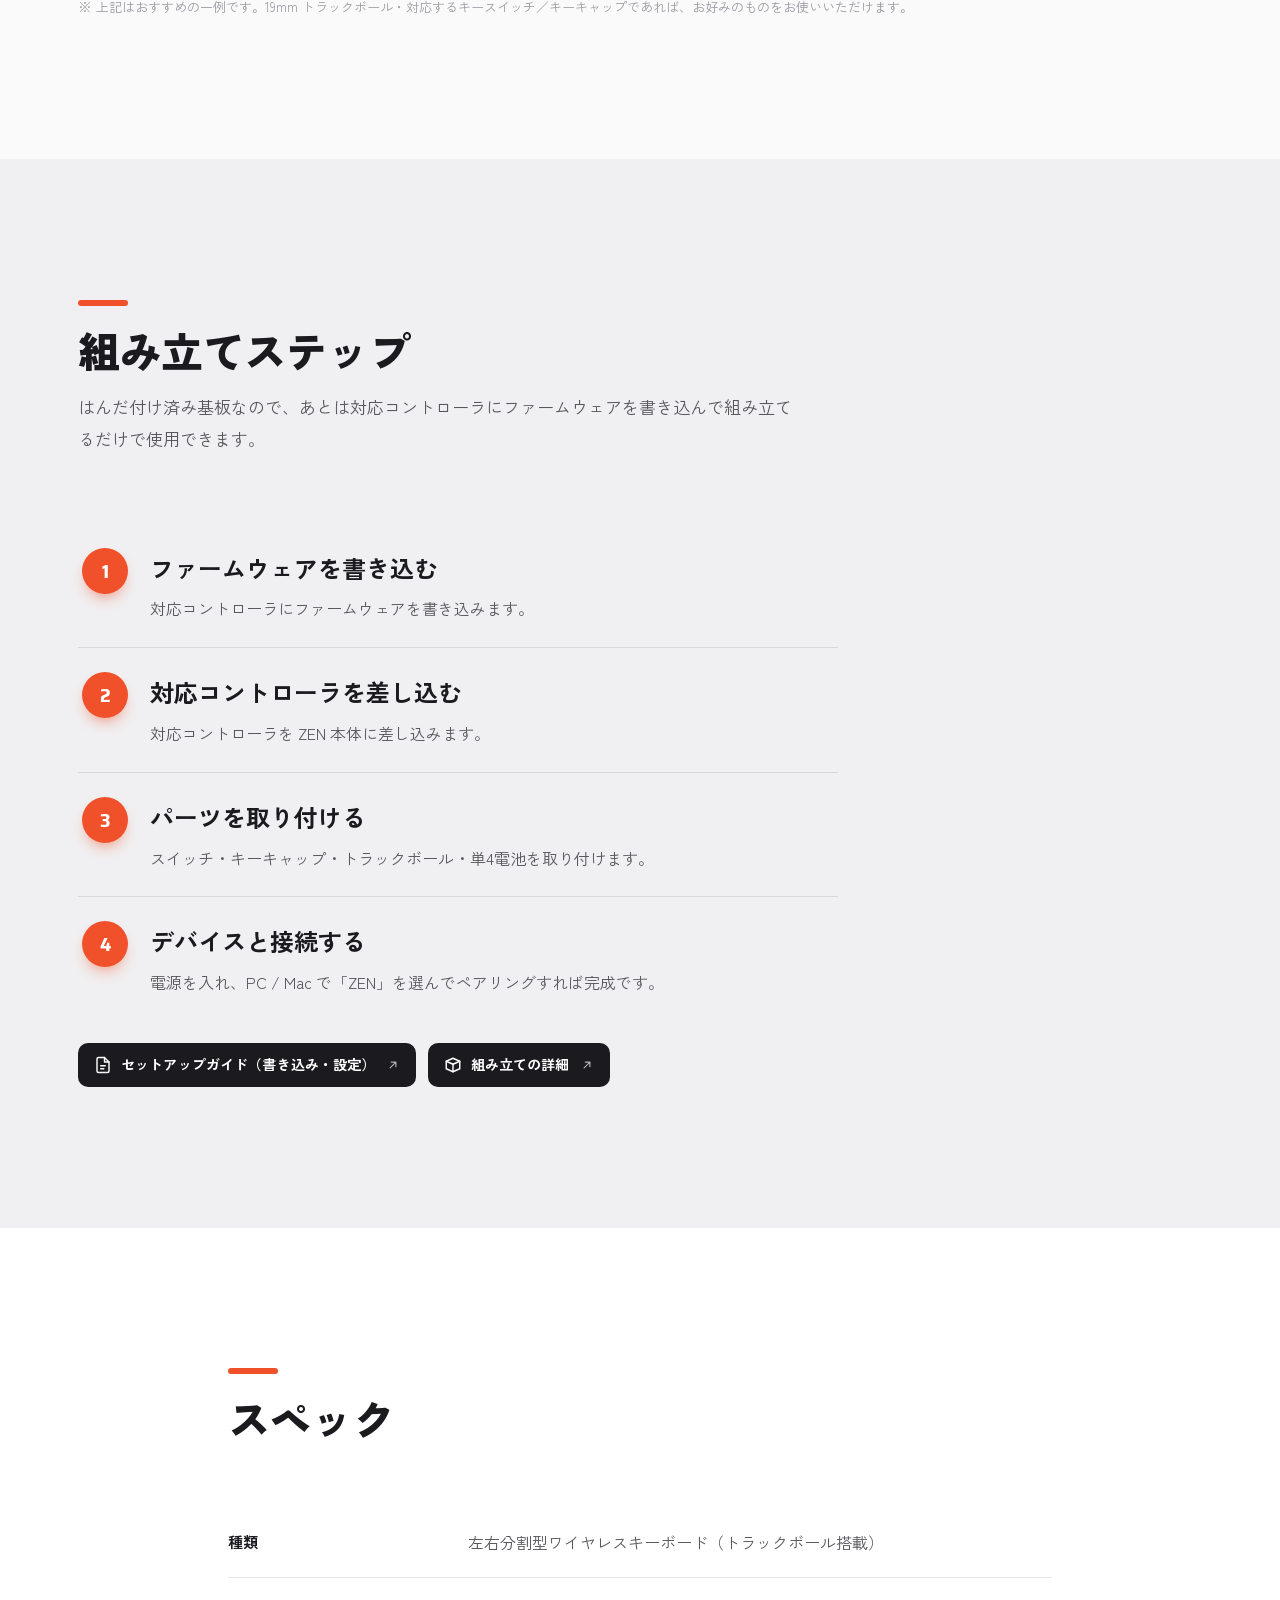
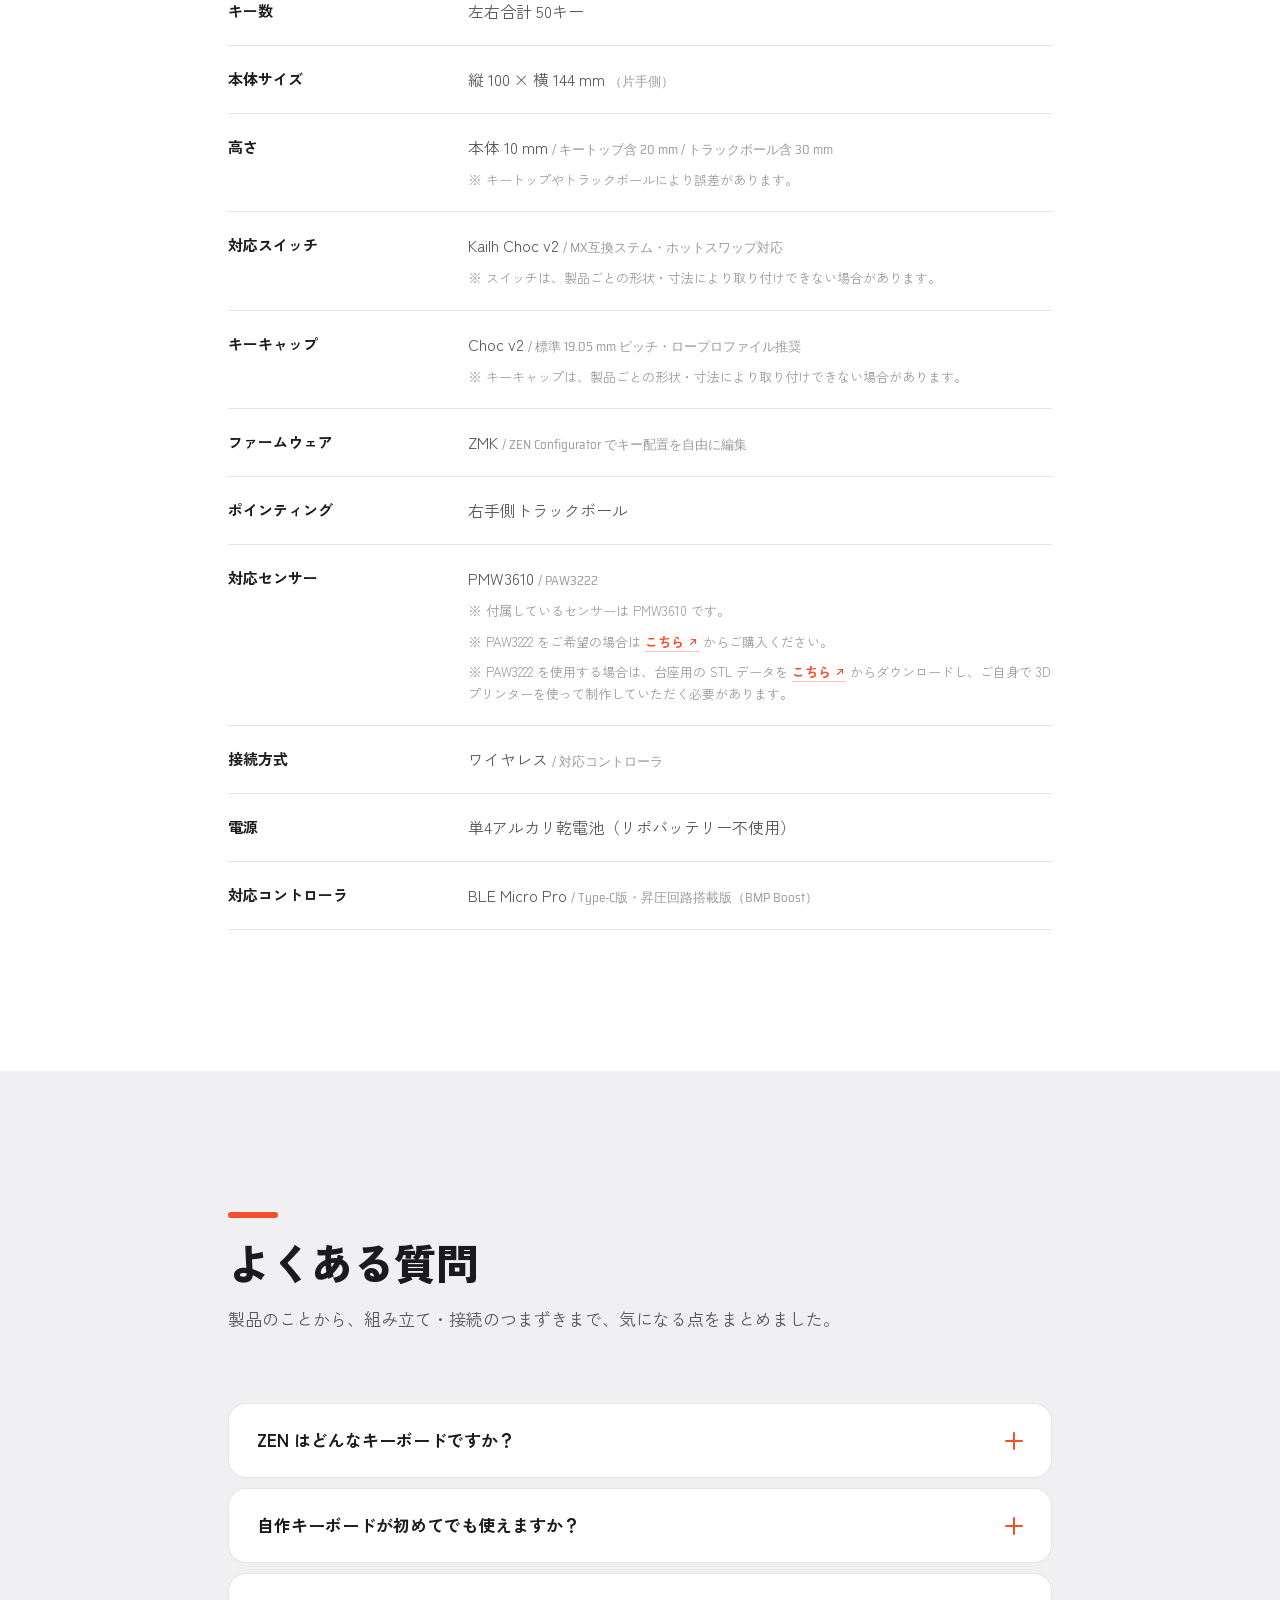
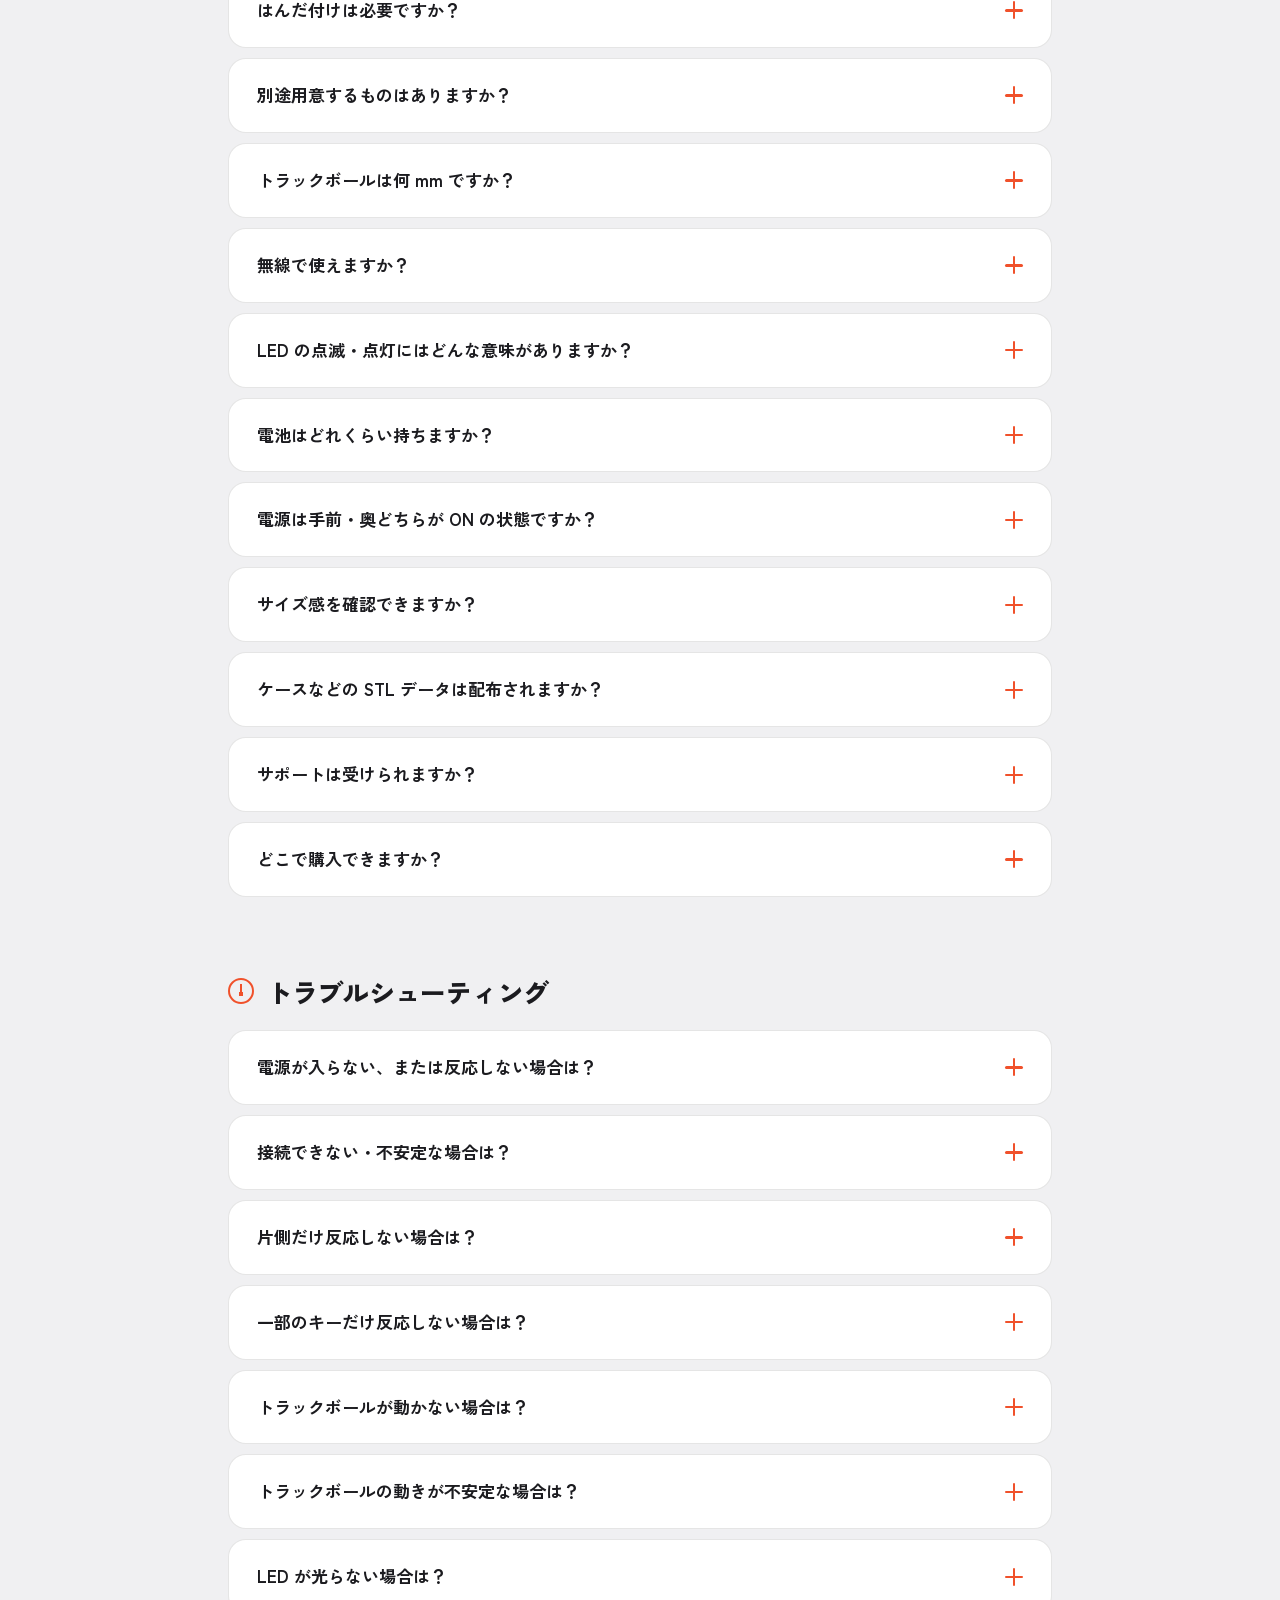
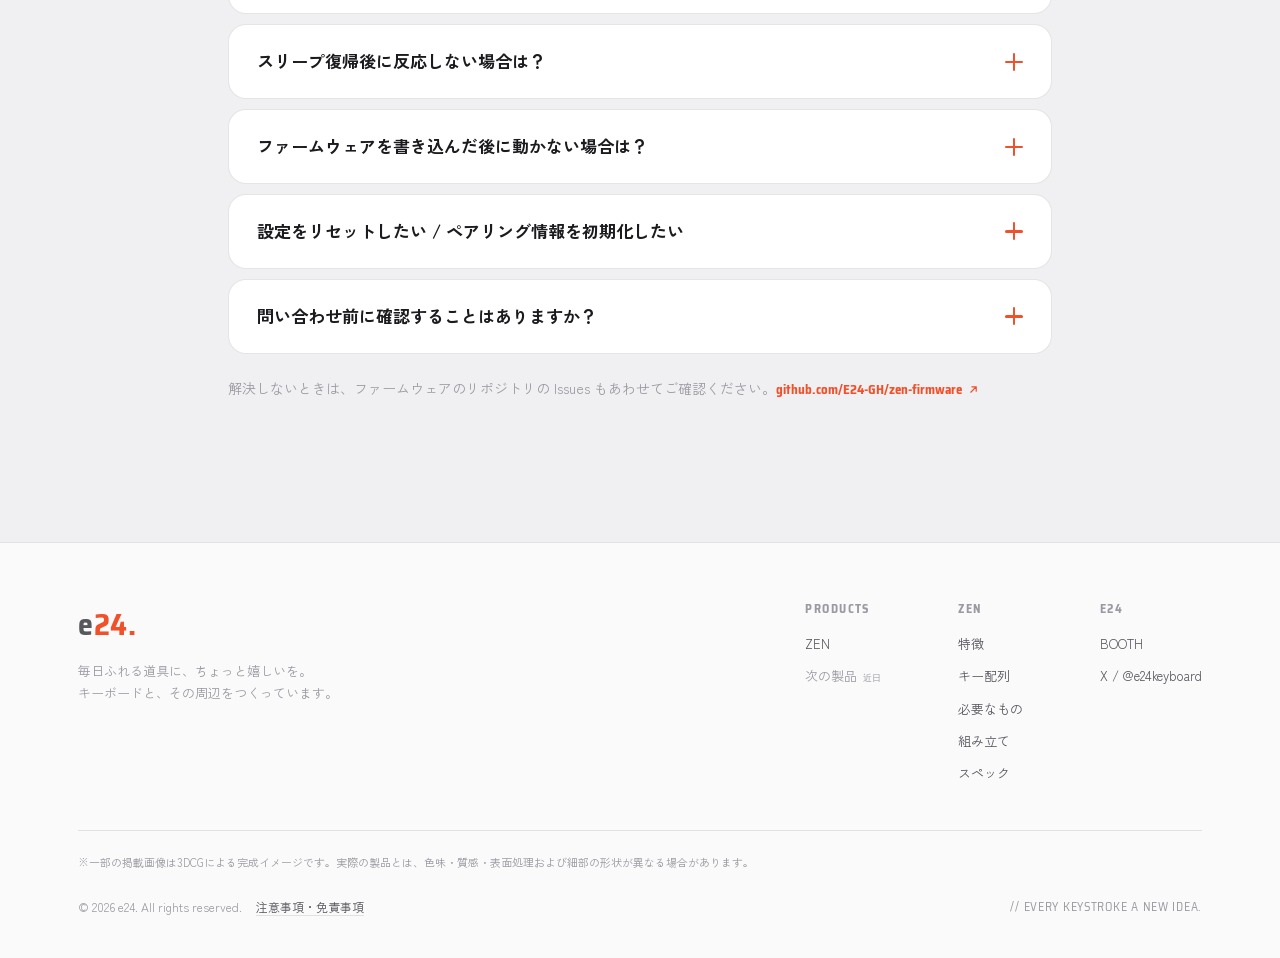
==== commit f0cbf27a: "Use a connected screenshot of the Configurator The first one was taken with nothing plugged in, so t" ====
--- a/zen/index.html
+++ b/zen/index.html
@@ -230,8 +230,8 @@
     </div>
 
     <figure class="conf-shot reveal d1">
-      <img src="../assets/zen-configurator.webp" width="2000" height="1114" loading="lazy" decoding="async"
-           alt="ZEN Configurator の画面。左右のキーボードが並び、レイヤーを選んでキーを押すと役割を変えられる">
+      <img src="../assets/zen-configurator.webp" width="2000" height="1310" loading="lazy" decoding="async"
+           alt="ZEN Configurator の画面。USB でつないだ ZEN の左右のキーボードが並び、レイヤーを選んでキーを押すと役割を変えられる">
       <figcaption>
         <span class="cs-point">レイヤーごとに編集</span>
         <span class="cs-point">トラックボールの速さも調整</span>
